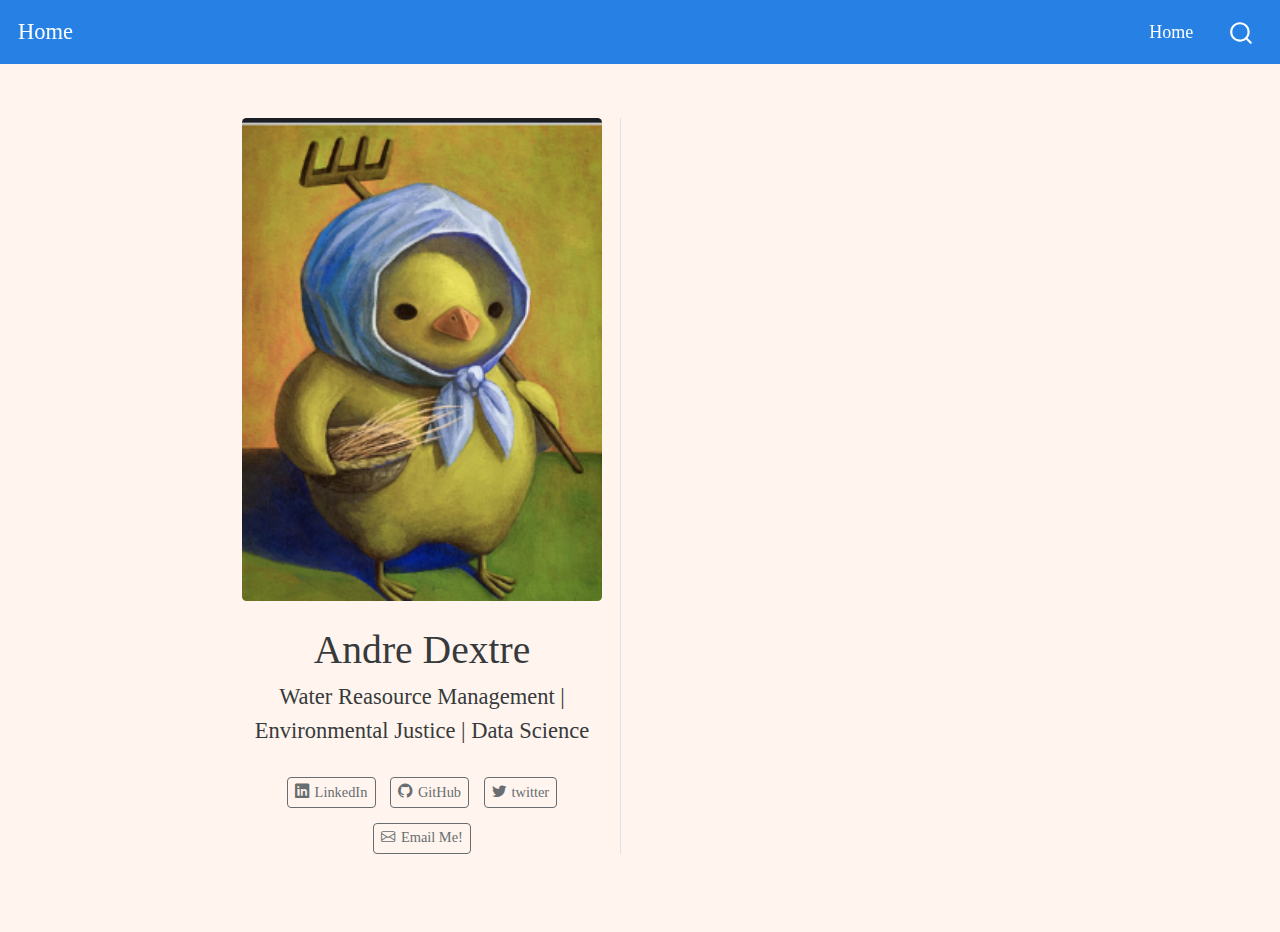
==== docs/index.html @ b7725b79 "bio deleted" ====
<!DOCTYPE html>
<html xmlns="http://www.w3.org/1999/xhtml" lang="en" xml:lang="en"><head>

<meta charset="utf-8">
<meta name="generator" content="quarto-1.0.37">

<meta name="viewport" content="width=device-width, initial-scale=1.0, user-scalable=yes">


<title>Home - Andre Dextre</title>
<style>
code{white-space: pre-wrap;}
span.smallcaps{font-variant: small-caps;}
span.underline{text-decoration: underline;}
div.column{display: inline-block; vertical-align: top; width: 50%;}
div.hanging-indent{margin-left: 1.5em; text-indent: -1.5em;}
ul.task-list{list-style: none;}
</style>


<script src="site_libs/quarto-nav/quarto-nav.js"></script>
<script src="site_libs/quarto-nav/headroom.min.js"></script>
<script src="site_libs/clipboard/clipboard.min.js"></script>
<script src="site_libs/quarto-search/autocomplete.umd.js"></script>
<script src="site_libs/quarto-search/fuse.min.js"></script>
<script src="site_libs/quarto-search/quarto-search.js"></script>
<meta name="quarto:offset" content="./">
<script src="site_libs/quarto-html/quarto.js"></script>
<script src="site_libs/quarto-html/popper.min.js"></script>
<script src="site_libs/quarto-html/tippy.umd.min.js"></script>
<link href="site_libs/quarto-html/tippy.css" rel="stylesheet">
<link href="site_libs/quarto-html/quarto-syntax-highlighting.css" rel="stylesheet" id="quarto-text-highlighting-styles">
<script src="site_libs/bootstrap/bootstrap.min.js"></script>
<link href="site_libs/bootstrap/bootstrap-icons.css" rel="stylesheet">
<link href="site_libs/bootstrap/bootstrap.min.css" rel="stylesheet" id="quarto-bootstrap" data-mode="light">
<script id="quarto-search-options" type="application/json">{
  "location": "navbar",
  "copy-button": false,
  "collapse-after": 3,
  "panel-placement": "end",
  "type": "overlay",
  "limit": 20,
  "language": {
    "search-no-results-text": "No results",
    "search-matching-documents-text": "matching documents",
    "search-copy-link-title": "Copy link to search",
    "search-hide-matches-text": "Hide additional matches",
    "search-more-match-text": "more match in this document",
    "search-more-matches-text": "more matches in this document",
    "search-clear-button-title": "Clear",
    "search-detached-cancel-button-title": "Cancel",
    "search-submit-button-title": "Submit"
  }
}</script>


</head>

<body class="nav-fixed fullcontent">

<div id="quarto-search-results"></div>
  <header id="quarto-header" class="headroom fixed-top">
    <nav class="navbar navbar-expand-lg navbar-dark ">
      <div class="navbar-container container-fluid">
      <a class="navbar-brand" href="./index.html">
    <span class="navbar-title">Home</span>
  </a>
          <button class="navbar-toggler" type="button" data-bs-toggle="collapse" data-bs-target="#navbarCollapse" aria-controls="navbarCollapse" aria-expanded="false" aria-label="Toggle navigation" onclick="if (window.quartoToggleHeadroom) { window.quartoToggleHeadroom(); }">
  <span class="navbar-toggler-icon"></span>
</button>
          <div class="collapse navbar-collapse" id="navbarCollapse">
            <ul class="navbar-nav navbar-nav-scroll ms-auto">
  <li class="nav-item">
    <a class="nav-link active" href="./index.html" aria-current="page">Home</a>
  </li>  
</ul>
              <div id="quarto-search" class="" title="Search"></div>
          </div> <!-- /navcollapse -->
      </div> <!-- /container-fluid -->
    </nav>
</header>
<!-- content -->
<div id="quarto-content" class="quarto-container page-columns page-rows-contents page-layout-article page-navbar">
<!-- sidebar -->
<!-- margin-sidebar -->
    
<!-- main -->
<div class="quarto-about-trestles">
  <div class="about-entity">
    <img src="me.png" class="about-image
  rounded " style="width: 20em;">
<header id="title-block-header" class="quarto-title-block default">
<div class="quarto-title">
<h1 class="title">Andre Dextre</h1>
<p class="subtitle lead">Water Reasource Management | Environmental Justice | Data Science</p>
</div>
<div class="quarto-title-meta">
  </div>
</header>
    <div class="about-links">
  <a href="https://www.linkedin.com/in/andre-dextre-b199251a3/" class="about-link">
    <i class="bi bi-linkedin"></i>
     <span class="about-link-text">LinkedIn</span>
  </a>
  <a href="https://github.com/andredextre" class="about-link">
    <i class="bi bi-github"></i>
     <span class="about-link-text">GitHub</span>
  </a>
  <a href="https://twitter.com/meagan__brown" class="about-link">
    <i class="bi bi-twitter"></i>
     <span class="about-link-text">twitter</span>
  </a>
  <a href="mailto:adextre@ucsb.edu" class="about-link">
    <i class="bi bi-envelope"></i>
     <span class="about-link-text">Email Me!</span>
  </a>
</div>
  </div>
  <div class="about-contents"><main class="content" id="quarto-document-content">


</main></div>
</div>
 <!-- /main -->
<script id="quarto-html-after-body" type="application/javascript">
window.document.addEventListener("DOMContentLoaded", function (event) {
  const toggleBodyColorMode = (bsSheetEl) => {
    const mode = bsSheetEl.getAttribute("data-mode");
    const bodyEl = window.document.querySelector("body");
    if (mode === "dark") {
      bodyEl.classList.add("quarto-dark");
      bodyEl.classList.remove("quarto-light");
    } else {
      bodyEl.classList.add("quarto-light");
      bodyEl.classList.remove("quarto-dark");
    }
  }
  const toggleBodyColorPrimary = () => {
    const bsSheetEl = window.document.querySelector("link#quarto-bootstrap");
    if (bsSheetEl) {
      toggleBodyColorMode(bsSheetEl);
    }
  }
  toggleBodyColorPrimary();  
  const clipboard = new window.ClipboardJS('.code-copy-button', {
    target: function(trigger) {
      return trigger.previousElementSibling;
    }
  });
  clipboard.on('success', function(e) {
    // button target
    const button = e.trigger;
    // don't keep focus
    button.blur();
    // flash "checked"
    button.classList.add('code-copy-button-checked');
    var currentTitle = button.getAttribute("title");
    button.setAttribute("title", "Copied!");
    setTimeout(function() {
      button.setAttribute("title", currentTitle);
      button.classList.remove('code-copy-button-checked');
    }, 1000);
    // clear code selection
    e.clearSelection();
  });
  function tippyHover(el, contentFn) {
    const config = {
      allowHTML: true,
      content: contentFn,
      maxWidth: 500,
      delay: 100,
      arrow: false,
      appendTo: function(el) {
          return el.parentElement;
      },
      interactive: true,
      interactiveBorder: 10,
      theme: 'quarto',
      placement: 'bottom-start'
    };
    window.tippy(el, config); 
  }
  const noterefs = window.document.querySelectorAll('a[role="doc-noteref"]');
  for (var i=0; i<noterefs.length; i++) {
    const ref = noterefs[i];
    tippyHover(ref, function() {
      let href = ref.getAttribute('href');
      try { href = new URL(href).hash; } catch {}
      const id = href.replace(/^#\/?/, "");
      const note = window.document.getElementById(id);
      return note.innerHTML;
    });
  }
  var bibliorefs = window.document.querySelectorAll('a[role="doc-biblioref"]');
  for (var i=0; i<bibliorefs.length; i++) {
    const ref = bibliorefs[i];
    const cites = ref.parentNode.getAttribute('data-cites').split(' ');
    tippyHover(ref, function() {
      var popup = window.document.createElement('div');
      cites.forEach(function(cite) {
        var citeDiv = window.document.createElement('div');
        citeDiv.classList.add('hanging-indent');
        citeDiv.classList.add('csl-entry');
        var biblioDiv = window.document.getElementById('ref-' + cite);
        if (biblioDiv) {
          citeDiv.innerHTML = biblioDiv.innerHTML;
        }
        popup.appendChild(citeDiv);
      });
      return popup.innerHTML;
    });
  }
});
</script>
</div> <!-- /content -->



</body></html>
---- docs/site_libs/quarto-html/tippy.css ----
.tippy-box[data-animation=fade][data-state=hidden]{opacity:0}[data-tippy-root]{max-width:calc(100vw - 10px)}.tippy-box{position:relative;background-color:#333;color:#fff;border-radius:4px;font-size:14px;line-height:1.4;white-space:normal;outline:0;transition-property:transform,visibility,opacity}.tippy-box[data-placement^=top]>.tippy-arrow{bottom:0}.tippy-box[data-placement^=top]>.tippy-arrow:before{bottom:-7px;left:0;border-width:8px 8px 0;border-top-color:initial;transform-origin:center top}.tippy-box[data-placement^=bottom]>.tippy-arrow{top:0}.tippy-box[data-placement^=bottom]>.tippy-arrow:before{top:-7px;left:0;border-width:0 8px 8px;border-bottom-color:initial;transform-origin:center bottom}.tippy-box[data-placement^=left]>.tippy-arrow{right:0}.tippy-box[data-placement^=left]>.tippy-arrow:before{border-width:8px 0 8px 8px;border-left-color:initial;right:-7px;transform-origin:center left}.tippy-box[data-placement^=right]>.tippy-arrow{left:0}.tippy-box[data-placement^=right]>.tippy-arrow:before{left:-7px;border-width:8px 8px 8px 0;border-right-color:initial;transform-origin:center right}.tippy-box[data-inertia][data-state=visible]{transition-timing-function:cubic-bezier(.54,1.5,.38,1.11)}.tippy-arrow{width:16px;height:16px;color:#333}.tippy-arrow:before{content:"";position:absolute;border-color:transparent;border-style:solid}.tippy-content{position:relative;padding:5px 9px;z-index:1}
---- docs/site_libs/quarto-html/quarto-syntax-highlighting.css ----
/* quarto syntax highlight colors */
:root {
  --quarto-hl-ot-color: #003B4F;
  --quarto-hl-at-color: #657422;
  --quarto-hl-ss-color: #20794D;
  --quarto-hl-an-color: #5E5E5E;
  --quarto-hl-fu-color: #4758AB;
  --quarto-hl-st-color: #20794D;
  --quarto-hl-cf-color: #003B4F;
  --quarto-hl-op-color: #5E5E5E;
  --quarto-hl-er-color: #AD0000;
  --quarto-hl-bn-color: #AD0000;
  --quarto-hl-al-color: #AD0000;
  --quarto-hl-va-color: #111111;
  --quarto-hl-bu-color: inherit;
  --quarto-hl-ex-color: inherit;
  --quarto-hl-pp-color: #AD0000;
  --quarto-hl-in-color: #5E5E5E;
  --quarto-hl-vs-color: #20794D;
  --quarto-hl-wa-color: #5E5E5E;
  --quarto-hl-do-color: #5E5E5E;
  --quarto-hl-im-color: #00769E;
  --quarto-hl-ch-color: #20794D;
  --quarto-hl-dt-color: #AD0000;
  --quarto-hl-fl-color: #AD0000;
  --quarto-hl-co-color: #5E5E5E;
  --quarto-hl-cv-color: #5E5E5E;
  --quarto-hl-cn-color: #8f5902;
  --quarto-hl-sc-color: #5E5E5E;
  --quarto-hl-dv-color: #AD0000;
  --quarto-hl-kw-color: #003B4F;
}

/* other quarto variables */
:root {
  --quarto-font-monospace: SFMono-Regular, Menlo, Monaco, Consolas, "Liberation Mono", "Courier New", monospace;
}

pre > code.sourceCode > span {
  color: #003B4F;
}

code span {
  color: #003B4F;
}

code.sourceCode > span {
  color: #003B4F;
}

div.sourceCode,
div.sourceCode pre.sourceCode {
  color: #003B4F;
}

code span.ot {
  color: #003B4F;
}

code span.at {
  color: #657422;
}

code span.ss {
  color: #20794D;
}

code span.an {
  color: #5E5E5E;
}

code span.fu {
  color: #4758AB;
}

code span.st {
  color: #20794D;
}

code span.cf {
  color: #003B4F;
}

code span.op {
  color: #5E5E5E;
}

code span.er {
  color: #AD0000;
}

code span.bn {
  color: #AD0000;
}

code span.al {
  color: #AD0000;
}

code span.va {
  color: #111111;
}

code span.pp {
  color: #AD0000;
}

code span.in {
  color: #5E5E5E;
}

code span.vs {
  color: #20794D;
}

code span.wa {
  color: #5E5E5E;
  font-style: italic;
}

code span.do {
  color: #5E5E5E;
  font-style: italic;
}

code span.im {
  color: #00769E;
}

code span.ch {
  color: #20794D;
}

code span.dt {
  color: #AD0000;
}

code span.fl {
  color: #AD0000;
}

code span.co {
  color: #5E5E5E;
}

code span.cv {
  color: #5E5E5E;
  font-style: italic;
}

code span.cn {
  color: #8f5902;
}

code span.sc {
  color: #5E5E5E;
}

code span.dv {
  color: #AD0000;
}

code span.kw {
  color: #003B4F;
}

.prevent-inlining {
  content: "</";
}

/*# sourceMappingURL=debc5d5d77c3f9108843748ff7464032.css.map */
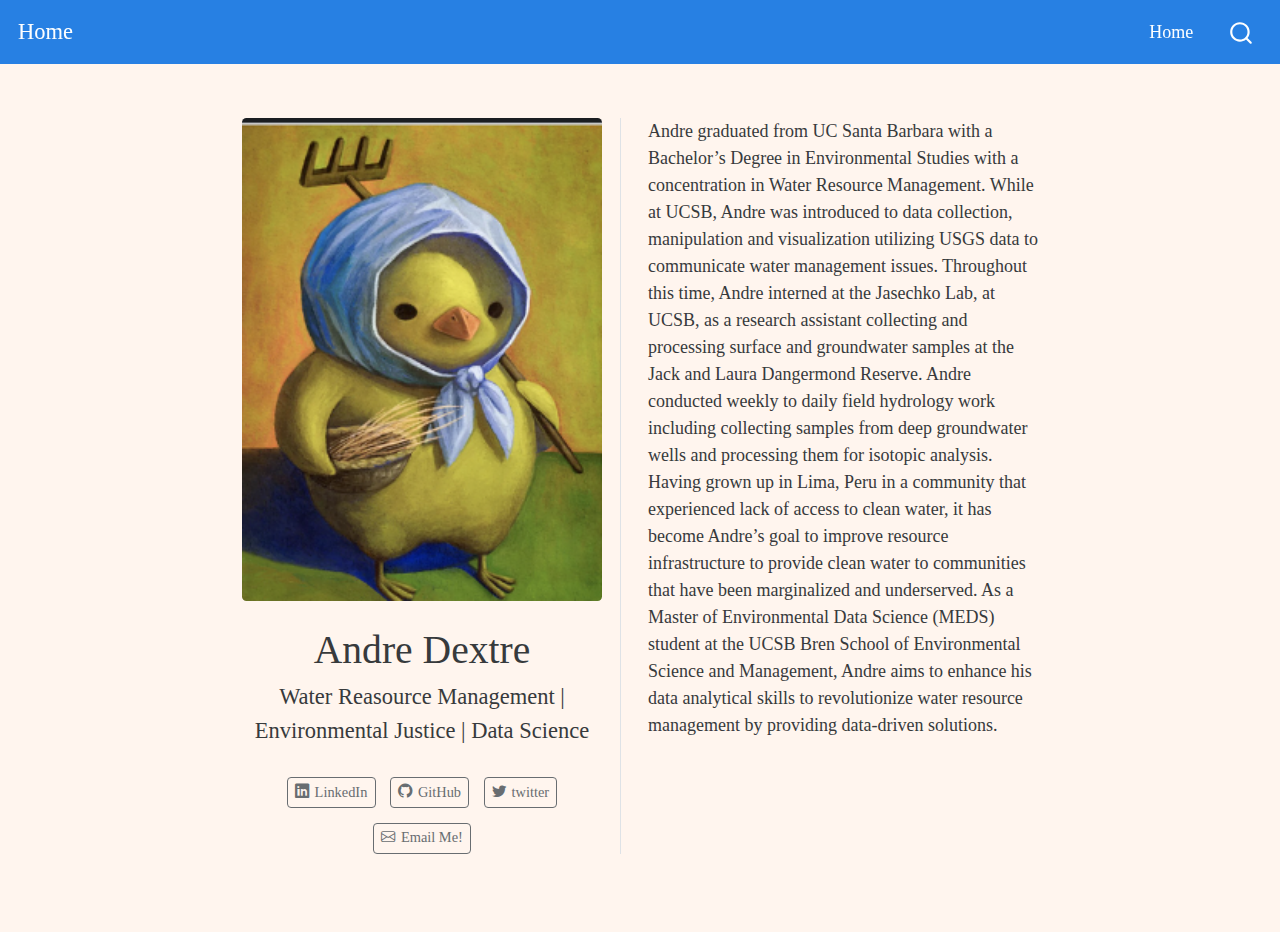
==== commit ce0e742d: "push" ====
--- a/docs/index.html
+++ b/docs/index.html
@@ -117,6 +117,7 @@
 </div>
   </div>
   <div class="about-contents"><main class="content" id="quarto-document-content">
+<p>Andre graduated from UC Santa Barbara with a Bachelor’s Degree in Environmental Studies with a concentration in Water Resource Management. While at UCSB, Andre was introduced to data collection, manipulation and visualization utilizing USGS data to communicate water management issues. Throughout this time, Andre interned at the Jasechko Lab, at UCSB, as a research assistant collecting and processing surface and groundwater samples at the Jack and Laura Dangermond Reserve. Andre conducted weekly to daily field hydrology work including collecting samples from deep groundwater wells and processing them for isotopic analysis. Having grown up in Lima, Peru in a community that experienced lack of access to clean water, it has become Andre’s goal to improve resource infrastructure to provide clean water to communities that have been marginalized and underserved. As a Master of Environmental Data Science (MEDS) student at the UCSB Bren School of Environmental Science and Management, Andre aims to enhance his data analytical skills to revolutionize water resource management by providing data-driven solutions.</p>
 
 
 </main></div>
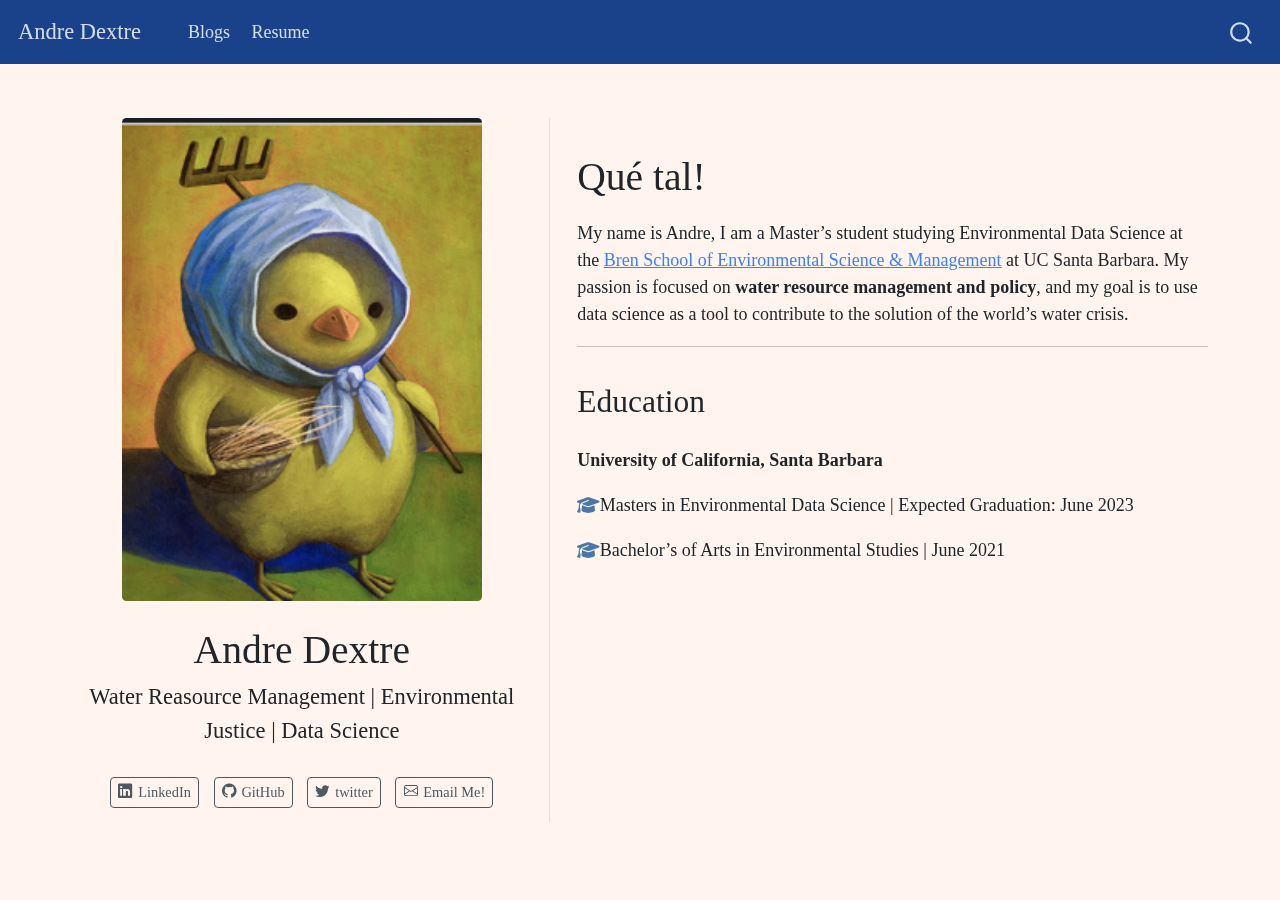
==== commit 946e9ebf: "made changes" ====
--- a/docs/index.html
+++ b/docs/index.html
@@ -2,19 +2,24 @@
 <html xmlns="http://www.w3.org/1999/xhtml" lang="en" xml:lang="en"><head>
 
 <meta charset="utf-8">
-<meta name="generator" content="quarto-1.0.37">
+<meta name="generator" content="quarto-1.2.269">
 
 <meta name="viewport" content="width=device-width, initial-scale=1.0, user-scalable=yes">
 
 
-<title>Home - Andre Dextre</title>
+<title>Andre Dextre</title>
 <style>
 code{white-space: pre-wrap;}
 span.smallcaps{font-variant: small-caps;}
-span.underline{text-decoration: underline;}
-div.column{display: inline-block; vertical-align: top; width: 50%;}
+div.columns{display: flex; gap: min(4vw, 1.5em);}
+div.column{flex: auto; overflow-x: auto;}
 div.hanging-indent{margin-left: 1.5em; text-indent: -1.5em;}
 ul.task-list{list-style: none;}
+ul.task-list li input[type="checkbox"] {
+  width: 0.8em;
+  margin: 0 0.8em 0.2em -1.6em;
+  vertical-align: middle;
+}
 </style>
 
 
@@ -25,6 +30,7 @@
 <script src="site_libs/quarto-search/fuse.min.js"></script>
 <script src="site_libs/quarto-search/quarto-search.js"></script>
 <meta name="quarto:offset" content="./">
+<link href="./me.png" rel="icon" type="image/png">
 <script src="site_libs/quarto-html/quarto.js"></script>
 <script src="site_libs/quarto-html/popper.min.js"></script>
 <script src="site_libs/quarto-html/tippy.umd.min.js"></script>
@@ -56,22 +62,29 @@
 
 </head>
 
-<body class="nav-fixed fullcontent">
+<body class="nav-fixed">
 
 <div id="quarto-search-results"></div>
   <header id="quarto-header" class="headroom fixed-top">
     <nav class="navbar navbar-expand-lg navbar-dark ">
       <div class="navbar-container container-fluid">
-      <a class="navbar-brand" href="./index.html">
-    <span class="navbar-title">Home</span>
-  </a>
+      <div class="navbar-brand-container">
+    <a class="navbar-brand" href="./index.html">
+    <span class="navbar-title">Andre Dextre</span>
+    </a>
+  </div>
           <button class="navbar-toggler" type="button" data-bs-toggle="collapse" data-bs-target="#navbarCollapse" aria-controls="navbarCollapse" aria-expanded="false" aria-label="Toggle navigation" onclick="if (window.quartoToggleHeadroom) { window.quartoToggleHeadroom(); }">
   <span class="navbar-toggler-icon"></span>
 </button>
           <div class="collapse navbar-collapse" id="navbarCollapse">
-            <ul class="navbar-nav navbar-nav-scroll ms-auto">
+            <ul class="navbar-nav navbar-nav-scroll me-auto">
   <li class="nav-item">
-    <a class="nav-link active" href="./index.html" aria-current="page">Home</a>
+    <a class="nav-link" href="./my_blogs.html">
+ <span class="menu-text">Blogs</span></a>
+  </li>  
+  <li class="nav-item">
+    <a class="nav-link" href="./Dextre_Andre_Resume.pdf">
+ <span class="menu-text">Resume</span></a>
   </li>  
 </ul>
               <div id="quarto-search" class="" title="Search"></div>
@@ -80,12 +93,12 @@
     </nav>
 </header>
 <!-- content -->
-<div id="quarto-content" class="quarto-container page-columns page-rows-contents page-layout-article page-navbar">
+<div id="quarto-content" class="quarto-container page-columns page-rows-contents page-layout-full page-navbar">
 <!-- sidebar -->
 <!-- margin-sidebar -->
     
 <!-- main -->
-<div class="quarto-about-trestles">
+<div class="quarto-about-trestles column-page">
   <div class="about-entity">
     <img src="me.png" class="about-image
   rounded " style="width: 20em;">
@@ -116,10 +129,22 @@
   </a>
 </div>
   </div>
-  <div class="about-contents"><main class="content" id="quarto-document-content">
-<p>Andre graduated from UC Santa Barbara with a Bachelor’s Degree in Environmental Studies with a concentration in Water Resource Management. While at UCSB, Andre was introduced to data collection, manipulation and visualization utilizing USGS data to communicate water management issues. Throughout this time, Andre interned at the Jasechko Lab, at UCSB, as a research assistant collecting and processing surface and groundwater samples at the Jack and Laura Dangermond Reserve. Andre conducted weekly to daily field hydrology work including collecting samples from deep groundwater wells and processing them for isotopic analysis. Having grown up in Lima, Peru in a community that experienced lack of access to clean water, it has become Andre’s goal to improve resource infrastructure to provide clean water to communities that have been marginalized and underserved. As a Master of Environmental Data Science (MEDS) student at the UCSB Bren School of Environmental Science and Management, Andre aims to enhance his data analytical skills to revolutionize water resource management by providing data-driven solutions.</p>
-
-
+  <div class="about-contents"><main class="content column-page" id="quarto-document-content">
+<section id="qué-tal" class="level1">
+<h1>Qué tal!</h1>
+<p>My name is Andre, I am a Master’s student studying Environmental Data Science at the <a href="https://bren.ucsb.edu/masters-programs/master-environmental-data-science">Bren School of Environmental Science &amp; Management</a> at UC Santa Barbara. My passion is focused on <strong>water resource management and policy</strong>, and my goal is to use data science as a tool to contribute to the solution of the world’s water crisis.</p>
+<hr>
+<section id="education" class="level2">
+<h2 data-anchor-id="education">Education</h2>
+<p><strong>University of California, Santa Barbara</strong></p>
+<div class="topbr">
+<p class="custom-subtitle">
+</p><p><svg aria-label="Graduation Cap" role="img" viewbox="0 0 640 512" style="height:1em;width:1.25em;vertical-align:-0.125em;margin-left:auto;margin-right:auto;font-size:inherit;fill:#4a76a8;overflow:visible;position:relative;"><title>Graduation Cap</title><path d="M320 32c-8.1 0-16.1 1.4-23.7 4.1L15.8 137.4C6.3 140.9 0 149.9 0 160s6.3 19.1 15.8 22.6l57.9 20.9C57.3 229.3 48 259.8 48 291.9v28.1c0 28.4-10.8 57.7-22.3 80.8c-6.5 13-13.9 25.8-22.5 37.6C0 442.7-.9 448.3 .9 453.4s6 8.9 11.2 10.2l64 16c4.2 1.1 8.7 .3 12.4-2s6.3-6.1 7.1-10.4c8.6-42.8 4.3-81.2-2.1-108.7C90.3 344.3 86 329.8 80 316.5V291.9c0-30.2 10.2-58.7 27.9-81.5c12.9-15.5 29.6-28 49.2-35.7l157-61.7c8.2-3.2 17.5 .8 20.7 9s-.8 17.5-9 20.7l-157 61.7c-12.4 4.9-23.3 12.4-32.2 21.6l159.6 57.6c7.6 2.7 15.6 4.1 23.7 4.1s16.1-1.4 23.7-4.1L624.2 182.6c9.5-3.4 15.8-12.5 15.8-22.6s-6.3-19.1-15.8-22.6L343.7 36.1C336.1 33.4 328.1 32 320 32zM128 408c0 35.3 86 72 192 72s192-36.7 192-72L496.7 262.6 354.5 314c-11.1 4-22.8 6-34.5 6s-23.5-2-34.5-6L143.3 262.6 128 408z"></path></svg>Masters in Environmental Data Science | Expected Graduation: June 2023</p>
+<p><svg aria-label="Graduation Cap" role="img" viewbox="0 0 640 512" style="height:1em;width:1.25em;vertical-align:-0.125em;margin-left:auto;margin-right:auto;font-size:inherit;fill:#4a76a8;overflow:visible;position:relative;"><title>Graduation Cap</title><path d="M320 32c-8.1 0-16.1 1.4-23.7 4.1L15.8 137.4C6.3 140.9 0 149.9 0 160s6.3 19.1 15.8 22.6l57.9 20.9C57.3 229.3 48 259.8 48 291.9v28.1c0 28.4-10.8 57.7-22.3 80.8c-6.5 13-13.9 25.8-22.5 37.6C0 442.7-.9 448.3 .9 453.4s6 8.9 11.2 10.2l64 16c4.2 1.1 8.7 .3 12.4-2s6.3-6.1 7.1-10.4c8.6-42.8 4.3-81.2-2.1-108.7C90.3 344.3 86 329.8 80 316.5V291.9c0-30.2 10.2-58.7 27.9-81.5c12.9-15.5 29.6-28 49.2-35.7l157-61.7c8.2-3.2 17.5 .8 20.7 9s-.8 17.5-9 20.7l-157 61.7c-12.4 4.9-23.3 12.4-32.2 21.6l159.6 57.6c7.6 2.7 15.6 4.1 23.7 4.1s16.1-1.4 23.7-4.1L624.2 182.6c9.5-3.4 15.8-12.5 15.8-22.6s-6.3-19.1-15.8-22.6L343.7 36.1C336.1 33.4 328.1 32 320 32zM128 408c0 35.3 86 72 192 72s192-36.7 192-72L496.7 262.6 354.5 314c-11.1 4-22.8 6-34.5 6s-23.5-2-34.5-6L143.3 262.6 128 408z"></path></svg>Bachelor’s of Arts in Environmental Studies | June 2021</p>
+
+
+</div></section>
+</section>
 </main></div>
 </div>
  <!-- /main -->
@@ -157,7 +182,24 @@
     button.classList.add('code-copy-button-checked');
     var currentTitle = button.getAttribute("title");
     button.setAttribute("title", "Copied!");
+    let tooltip;
+    if (window.bootstrap) {
+      button.setAttribute("data-bs-toggle", "tooltip");
+      button.setAttribute("data-bs-placement", "left");
+      button.setAttribute("data-bs-title", "Copied!");
+      tooltip = new bootstrap.Tooltip(button, 
+        { trigger: "manual", 
+          customClass: "code-copy-button-tooltip",
+          offset: [0, -8]});
+      tooltip.show();    
+    }
     setTimeout(function() {
+      if (tooltip) {
+        tooltip.hide();
+        button.removeAttribute("data-bs-title");
+        button.removeAttribute("data-bs-toggle");
+        button.removeAttribute("data-bs-placement");
+      }
       button.setAttribute("title", currentTitle);
       button.classList.remove('code-copy-button-checked');
     }, 1000);
@@ -185,31 +227,50 @@
   for (var i=0; i<noterefs.length; i++) {
     const ref = noterefs[i];
     tippyHover(ref, function() {
-      let href = ref.getAttribute('href');
+      // use id or data attribute instead here
+      let href = ref.getAttribute('data-footnote-href') || ref.getAttribute('href');
       try { href = new URL(href).hash; } catch {}
       const id = href.replace(/^#\/?/, "");
       const note = window.document.getElementById(id);
       return note.innerHTML;
     });
   }
+  const findCites = (el) => {
+    const parentEl = el.parentElement;
+    if (parentEl) {
+      const cites = parentEl.dataset.cites;
+      if (cites) {
+        return {
+          el,
+          cites: cites.split(' ')
+        };
+      } else {
+        return findCites(el.parentElement)
+      }
+    } else {
+      return undefined;
+    }
+  };
   var bibliorefs = window.document.querySelectorAll('a[role="doc-biblioref"]');
   for (var i=0; i<bibliorefs.length; i++) {
     const ref = bibliorefs[i];
-    const cites = ref.parentNode.getAttribute('data-cites').split(' ');
-    tippyHover(ref, function() {
-      var popup = window.document.createElement('div');
-      cites.forEach(function(cite) {
-        var citeDiv = window.document.createElement('div');
-        citeDiv.classList.add('hanging-indent');
-        citeDiv.classList.add('csl-entry');
-        var biblioDiv = window.document.getElementById('ref-' + cite);
-        if (biblioDiv) {
-          citeDiv.innerHTML = biblioDiv.innerHTML;
-        }
-        popup.appendChild(citeDiv);
+    const citeInfo = findCites(ref);
+    if (citeInfo) {
+      tippyHover(citeInfo.el, function() {
+        var popup = window.document.createElement('div');
+        citeInfo.cites.forEach(function(cite) {
+          var citeDiv = window.document.createElement('div');
+          citeDiv.classList.add('hanging-indent');
+          citeDiv.classList.add('csl-entry');
+          var biblioDiv = window.document.getElementById('ref-' + cite);
+          if (biblioDiv) {
+            citeDiv.innerHTML = biblioDiv.innerHTML;
+          }
+          popup.appendChild(citeDiv);
+        });
+        return popup.innerHTML;
       });
-      return popup.innerHTML;
-    });
+    }
   }
 });
 </script>
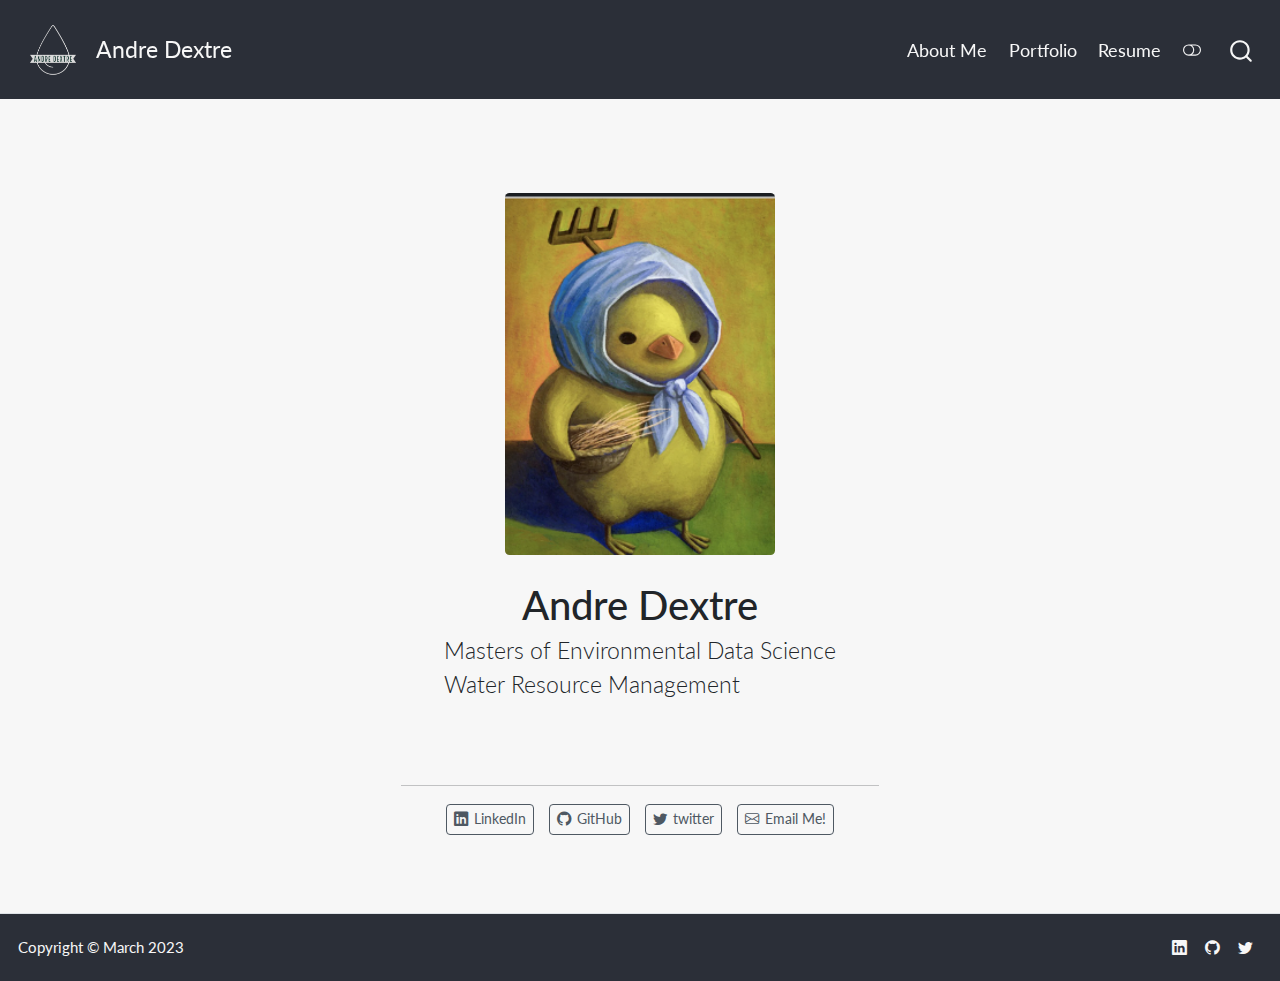
==== commit 2fc23ec0: "made website updates" ====
--- a/docs/index.html
+++ b/docs/index.html
@@ -30,15 +30,17 @@
 <script src="site_libs/quarto-search/fuse.min.js"></script>
 <script src="site_libs/quarto-search/quarto-search.js"></script>
 <meta name="quarto:offset" content="./">
-<link href="./me.png" rel="icon" type="image/png">
+<link href="./logo.png" rel="icon" type="image/png">
 <script src="site_libs/quarto-html/quarto.js"></script>
 <script src="site_libs/quarto-html/popper.min.js"></script>
 <script src="site_libs/quarto-html/tippy.umd.min.js"></script>
 <link href="site_libs/quarto-html/tippy.css" rel="stylesheet">
-<link href="site_libs/quarto-html/quarto-syntax-highlighting.css" rel="stylesheet" id="quarto-text-highlighting-styles">
+<link href="site_libs/quarto-html/quarto-syntax-highlighting.css" rel="stylesheet" class="quarto-color-scheme" id="quarto-text-highlighting-styles">
+<link href="site_libs/quarto-html/quarto-syntax-highlighting-dark.css" rel="prefetch" class="quarto-color-scheme quarto-color-alternate" id="quarto-text-highlighting-styles">
 <script src="site_libs/bootstrap/bootstrap.min.js"></script>
 <link href="site_libs/bootstrap/bootstrap-icons.css" rel="stylesheet">
-<link href="site_libs/bootstrap/bootstrap.min.css" rel="stylesheet" id="quarto-bootstrap" data-mode="light">
+<link href="site_libs/bootstrap/bootstrap.min.css" rel="stylesheet" class="quarto-color-scheme" id="quarto-bootstrap" data-mode="light">
+<link href="site_libs/bootstrap/bootstrap-dark.min.css" rel="prefetch" class="quarto-color-scheme quarto-color-alternate" id="quarto-bootstrap" data-mode="dark">
 <script id="quarto-search-options" type="application/json">{
   "location": "navbar",
   "copy-button": false,
@@ -62,13 +64,16 @@
 
 </head>
 
-<body class="nav-fixed">
+<body class="nav-fixed fullcontent">
 
 <div id="quarto-search-results"></div>
   <header id="quarto-header" class="headroom fixed-top">
     <nav class="navbar navbar-expand-lg navbar-dark ">
       <div class="navbar-container container-fluid">
       <div class="navbar-brand-container">
+    <a href="./index.html" class="navbar-brand navbar-brand-logo">
+    <img src="./logo.png" alt="" class="navbar-logo">
+    </a>
     <a class="navbar-brand" href="./index.html">
     <span class="navbar-title">Andre Dextre</span>
     </a>
@@ -77,40 +82,51 @@
   <span class="navbar-toggler-icon"></span>
 </button>
           <div class="collapse navbar-collapse" id="navbarCollapse">
-            <ul class="navbar-nav navbar-nav-scroll me-auto">
+            <ul class="navbar-nav navbar-nav-scroll ms-auto">
+  <li class="nav-item">
+    <a class="nav-link" href="./about_me.html">
+ <span class="menu-text">About Me</span></a>
+  </li>  
   <li class="nav-item">
     <a class="nav-link" href="./my_blogs.html">
- <span class="menu-text">Blogs</span></a>
+ <span class="menu-text">Portfolio</span></a>
   </li>  
   <li class="nav-item">
     <a class="nav-link" href="./Dextre_Andre_Resume.pdf">
  <span class="menu-text">Resume</span></a>
   </li>  
 </ul>
+              <div class="quarto-toggle-container">
+                  <a href="" class="quarto-color-scheme-toggle nav-link" onclick="window.quartoToggleColorScheme(); return false;" title="Toggle dark mode"><i class="bi"></i></a>
+              </div>
               <div id="quarto-search" class="" title="Search"></div>
           </div> <!-- /navcollapse -->
       </div> <!-- /container-fluid -->
     </nav>
 </header>
 <!-- content -->
-<div id="quarto-content" class="quarto-container page-columns page-rows-contents page-layout-full page-navbar">
+<div id="quarto-content" class="quarto-container page-columns page-rows-contents page-layout-article page-navbar">
 <!-- sidebar -->
 <!-- margin-sidebar -->
     
 <!-- main -->
-<div class="quarto-about-trestles column-page">
-  <div class="about-entity">
-    <img src="me.png" class="about-image
-  rounded " style="width: 20em;">
-<header id="title-block-header" class="quarto-title-block default">
+<div class="quarto-about-jolla">
+  <img src="me.png" class="about-image
+  rounded " style="width: 15em;">
+ <header id="title-block-header" class="quarto-title-block default">
 <div class="quarto-title">
 <h1 class="title">Andre Dextre</h1>
-<p class="subtitle lead">Water Reasource Management | Environmental Justice | Data Science</p>
+<p class="subtitle lead">Masters of Environmental Data Science<br>
+Water Resource Management</p>
 </div>
 <div class="quarto-title-meta">
   </div>
-</header>
-    <div class="about-links">
+</header><main class="content" id="quarto-document-content">
+
+
+</main> 
+  <hr class="about-sep">
+   <div class="about-links">
   <a href="https://www.linkedin.com/in/andre-dextre-b199251a3/" class="about-link">
     <i class="bi bi-linkedin"></i>
      <span class="about-link-text">LinkedIn</span>
@@ -128,24 +144,6 @@
      <span class="about-link-text">Email Me!</span>
   </a>
 </div>
-  </div>
-  <div class="about-contents"><main class="content column-page" id="quarto-document-content">
-<section id="qué-tal" class="level1">
-<h1>Qué tal!</h1>
-<p>My name is Andre, I am a Master’s student studying Environmental Data Science at the <a href="https://bren.ucsb.edu/masters-programs/master-environmental-data-science">Bren School of Environmental Science &amp; Management</a> at UC Santa Barbara. My passion is focused on <strong>water resource management and policy</strong>, and my goal is to use data science as a tool to contribute to the solution of the world’s water crisis.</p>
-<hr>
-<section id="education" class="level2">
-<h2 data-anchor-id="education">Education</h2>
-<p><strong>University of California, Santa Barbara</strong></p>
-<div class="topbr">
-<p class="custom-subtitle">
-</p><p><svg aria-label="Graduation Cap" role="img" viewbox="0 0 640 512" style="height:1em;width:1.25em;vertical-align:-0.125em;margin-left:auto;margin-right:auto;font-size:inherit;fill:#4a76a8;overflow:visible;position:relative;"><title>Graduation Cap</title><path d="M320 32c-8.1 0-16.1 1.4-23.7 4.1L15.8 137.4C6.3 140.9 0 149.9 0 160s6.3 19.1 15.8 22.6l57.9 20.9C57.3 229.3 48 259.8 48 291.9v28.1c0 28.4-10.8 57.7-22.3 80.8c-6.5 13-13.9 25.8-22.5 37.6C0 442.7-.9 448.3 .9 453.4s6 8.9 11.2 10.2l64 16c4.2 1.1 8.7 .3 12.4-2s6.3-6.1 7.1-10.4c8.6-42.8 4.3-81.2-2.1-108.7C90.3 344.3 86 329.8 80 316.5V291.9c0-30.2 10.2-58.7 27.9-81.5c12.9-15.5 29.6-28 49.2-35.7l157-61.7c8.2-3.2 17.5 .8 20.7 9s-.8 17.5-9 20.7l-157 61.7c-12.4 4.9-23.3 12.4-32.2 21.6l159.6 57.6c7.6 2.7 15.6 4.1 23.7 4.1s16.1-1.4 23.7-4.1L624.2 182.6c9.5-3.4 15.8-12.5 15.8-22.6s-6.3-19.1-15.8-22.6L343.7 36.1C336.1 33.4 328.1 32 320 32zM128 408c0 35.3 86 72 192 72s192-36.7 192-72L496.7 262.6 354.5 314c-11.1 4-22.8 6-34.5 6s-23.5-2-34.5-6L143.3 262.6 128 408z"></path></svg>Masters in Environmental Data Science | Expected Graduation: June 2023</p>
-<p><svg aria-label="Graduation Cap" role="img" viewbox="0 0 640 512" style="height:1em;width:1.25em;vertical-align:-0.125em;margin-left:auto;margin-right:auto;font-size:inherit;fill:#4a76a8;overflow:visible;position:relative;"><title>Graduation Cap</title><path d="M320 32c-8.1 0-16.1 1.4-23.7 4.1L15.8 137.4C6.3 140.9 0 149.9 0 160s6.3 19.1 15.8 22.6l57.9 20.9C57.3 229.3 48 259.8 48 291.9v28.1c0 28.4-10.8 57.7-22.3 80.8c-6.5 13-13.9 25.8-22.5 37.6C0 442.7-.9 448.3 .9 453.4s6 8.9 11.2 10.2l64 16c4.2 1.1 8.7 .3 12.4-2s6.3-6.1 7.1-10.4c8.6-42.8 4.3-81.2-2.1-108.7C90.3 344.3 86 329.8 80 316.5V291.9c0-30.2 10.2-58.7 27.9-81.5c12.9-15.5 29.6-28 49.2-35.7l157-61.7c8.2-3.2 17.5 .8 20.7 9s-.8 17.5-9 20.7l-157 61.7c-12.4 4.9-23.3 12.4-32.2 21.6l159.6 57.6c7.6 2.7 15.6 4.1 23.7 4.1s16.1-1.4 23.7-4.1L624.2 182.6c9.5-3.4 15.8-12.5 15.8-22.6s-6.3-19.1-15.8-22.6L343.7 36.1C336.1 33.4 328.1 32 320 32zM128 408c0 35.3 86 72 192 72s192-36.7 192-72L496.7 262.6 354.5 314c-11.1 4-22.8 6-34.5 6s-23.5-2-34.5-6L143.3 262.6 128 408z"></path></svg>Bachelor’s of Arts in Environmental Studies | June 2021</p>
-
-
-</div></section>
-</section>
-</main></div>
 </div>
  <!-- /main -->
 <script id="quarto-html-after-body" type="application/javascript">
@@ -168,6 +166,121 @@
     }
   }
   toggleBodyColorPrimary();  
+  const disableStylesheet = (stylesheets) => {
+    for (let i=0; i < stylesheets.length; i++) {
+      const stylesheet = stylesheets[i];
+      stylesheet.rel = 'prefetch';
+    }
+  }
+  const enableStylesheet = (stylesheets) => {
+    for (let i=0; i < stylesheets.length; i++) {
+      const stylesheet = stylesheets[i];
+      stylesheet.rel = 'stylesheet';
+    }
+  }
+  const manageTransitions = (selector, allowTransitions) => {
+    const els = window.document.querySelectorAll(selector);
+    for (let i=0; i < els.length; i++) {
+      const el = els[i];
+      if (allowTransitions) {
+        el.classList.remove('notransition');
+      } else {
+        el.classList.add('notransition');
+      }
+    }
+  }
+  const toggleColorMode = (alternate) => {
+    // Switch the stylesheets
+    const alternateStylesheets = window.document.querySelectorAll('link.quarto-color-scheme.quarto-color-alternate');
+    manageTransitions('#quarto-margin-sidebar .nav-link', false);
+    if (alternate) {
+      enableStylesheet(alternateStylesheets);
+      for (const sheetNode of alternateStylesheets) {
+        if (sheetNode.id === "quarto-bootstrap") {
+          toggleBodyColorMode(sheetNode);
+        }
+      }
+    } else {
+      disableStylesheet(alternateStylesheets);
+      toggleBodyColorPrimary();
+    }
+    manageTransitions('#quarto-margin-sidebar .nav-link', true);
+    // Switch the toggles
+    const toggles = window.document.querySelectorAll('.quarto-color-scheme-toggle');
+    for (let i=0; i < toggles.length; i++) {
+      const toggle = toggles[i];
+      if (toggle) {
+        if (alternate) {
+          toggle.classList.add("alternate");     
+        } else {
+          toggle.classList.remove("alternate");
+        }
+      }
+    }
+    // Hack to workaround the fact that safari doesn't
+    // properly recolor the scrollbar when toggling (#1455)
+    if (navigator.userAgent.indexOf('Safari') > 0 && navigator.userAgent.indexOf('Chrome') == -1) {
+      manageTransitions("body", false);
+      window.scrollTo(0, 1);
+      setTimeout(() => {
+        window.scrollTo(0, 0);
+        manageTransitions("body", true);
+      }, 40);  
+    }
+  }
+  const isFileUrl = () => { 
+    return window.location.protocol === 'file:';
+  }
+  const hasAlternateSentinel = () => {  
+    let styleSentinel = getColorSchemeSentinel();
+    if (styleSentinel !== null) {
+      return styleSentinel === "alternate";
+    } else {
+      return false;
+    }
+  }
+  const setStyleSentinel = (alternate) => {
+    const value = alternate ? "alternate" : "default";
+    if (!isFileUrl()) {
+      window.localStorage.setItem("quarto-color-scheme", value);
+    } else {
+      localAlternateSentinel = value;
+    }
+  }
+  const getColorSchemeSentinel = () => {
+    if (!isFileUrl()) {
+      const storageValue = window.localStorage.getItem("quarto-color-scheme");
+      return storageValue != null ? storageValue : localAlternateSentinel;
+    } else {
+      return localAlternateSentinel;
+    }
+  }
+  let localAlternateSentinel = 'default';
+  // Dark / light mode switch
+  window.quartoToggleColorScheme = () => {
+    // Read the current dark / light value 
+    let toAlternate = !hasAlternateSentinel();
+    toggleColorMode(toAlternate);
+    setStyleSentinel(toAlternate);
+  };
+  // Ensure there is a toggle, if there isn't float one in the top right
+  if (window.document.querySelector('.quarto-color-scheme-toggle') === null) {
+    const a = window.document.createElement('a');
+    a.classList.add('top-right');
+    a.classList.add('quarto-color-scheme-toggle');
+    a.href = "";
+    a.onclick = function() { try { window.quartoToggleColorScheme(); } catch {} return false; };
+    const i = window.document.createElement("i");
+    i.classList.add('bi');
+    a.appendChild(i);
+    window.document.body.appendChild(a);
+  }
+  // Switch to dark mode if need be
+  if (hasAlternateSentinel()) {
+    toggleColorMode(true);
+  } else {
+    toggleColorMode(false);
+  }
   const clipboard = new window.ClipboardJS('.code-copy-button', {
     target: function(trigger) {
       return trigger.previousElementSibling;
@@ -275,6 +388,33 @@
 });
 </script>
 </div> <!-- /content -->
+<footer class="footer">
+  <div class="nav-footer">
+    <div class="nav-footer-left">Copyright © March 2023</div>   
+    <div class="nav-footer-right">
+      <ul class="footer-items list-unstyled">
+    <li class="nav-item compact">
+    <a class="nav-link" href="https://www.linkedin.com/in/andre-dextre-b199251a3/">
+      <i class="bi bi-linkedin" role="img">
+</i> 
+    </a>
+  </li>  
+    <li class="nav-item compact">
+    <a class="nav-link" href="https://github.com/andredextre">
+      <i class="bi bi-github" role="img">
+</i> 
+    </a>
+  </li>  
+    <li class="nav-item compact">
+    <a class="nav-link" href="https://twitter.com/meagan__brown">
+      <i class="bi bi-twitter" role="img">
+</i> 
+    </a>
+  </li>  
+</ul>
+    </div>
+  </div>
+</footer>
 
 
 
--- a/docs/site_libs/quarto-html/quarto-syntax-highlighting-dark.css
+++ b/docs/site_libs/quarto-html/quarto-syntax-highlighting-dark.css
@@ -0,0 +1,187 @@
+/* quarto syntax highlight colors */
+:root {
+  --quarto-hl-al-color: #f07178;
+  --quarto-hl-an-color: #d4d0ab;
+  --quarto-hl-at-color: #00e0e0;
+  --quarto-hl-bn-color: #d4d0ab;
+  --quarto-hl-bu-color: #abe338;
+  --quarto-hl-ch-color: #abe338;
+  --quarto-hl-co-color: #f8f8f2;
+  --quarto-hl-cv-color: #ffd700;
+  --quarto-hl-cn-color: #ffd700;
+  --quarto-hl-cf-color: #ffa07a;
+  --quarto-hl-dt-color: #ffa07a;
+  --quarto-hl-dv-color: #d4d0ab;
+  --quarto-hl-do-color: #f8f8f2;
+  --quarto-hl-er-color: #f07178;
+  --quarto-hl-ex-color: #00e0e0;
+  --quarto-hl-fl-color: #d4d0ab;
+  --quarto-hl-fu-color: #ffa07a;
+  --quarto-hl-im-color: #abe338;
+  --quarto-hl-in-color: #d4d0ab;
+  --quarto-hl-kw-color: #ffa07a;
+  --quarto-hl-op-color: #ffa07a;
+  --quarto-hl-ot-color: #00e0e0;
+  --quarto-hl-pp-color: #dcc6e0;
+  --quarto-hl-re-color: #00e0e0;
+  --quarto-hl-sc-color: #abe338;
+  --quarto-hl-ss-color: #abe338;
+  --quarto-hl-st-color: #abe338;
+  --quarto-hl-va-color: #00e0e0;
+  --quarto-hl-vs-color: #abe338;
+  --quarto-hl-wa-color: #dcc6e0;
+}
+
+/* other quarto variables */
+:root {
+  --quarto-font-monospace: SFMono-Regular, Menlo, Monaco, Consolas, "Liberation Mono", "Courier New", monospace;
+}
+
+code span.al {
+  font-weight: bold;
+  color: #f07178;
+}
+
+code span.an {
+  color: #d4d0ab;
+}
+
+code span.at {
+  color: #00e0e0;
+}
+
+code span.bn {
+  color: #d4d0ab;
+}
+
+code span.bu {
+  color: #abe338;
+}
+
+code span.ch {
+  color: #abe338;
+}
+
+code span.co {
+  font-style: italic;
+  color: #f8f8f2;
+}
+
+code span.cv {
+  color: #ffd700;
+}
+
+code span.cn {
+  color: #ffd700;
+}
+
+code span.cf {
+  font-weight: bold;
+  color: #ffa07a;
+}
+
+code span.dt {
+  color: #ffa07a;
+}
+
+code span.dv {
+  color: #d4d0ab;
+}
+
+code span.do {
+  color: #f8f8f2;
+}
+
+code span.er {
+  color: #f07178;
+  text-decoration: underline;
+}
+
+code span.ex {
+  font-weight: bold;
+  color: #00e0e0;
+}
+
+code span.fl {
+  color: #d4d0ab;
+}
+
+code span.fu {
+  color: #ffa07a;
+}
+
+code span.im {
+  color: #abe338;
+}
+
+code span.in {
+  color: #d4d0ab;
+}
+
+code span.kw {
+  font-weight: bold;
+  color: #ffa07a;
+}
+
+pre > code.sourceCode > span {
+  color: #f8f8f2;
+}
+
+code span {
+  color: #f8f8f2;
+}
+
+code.sourceCode > span {
+  color: #f8f8f2;
+}
+
+div.sourceCode,
+div.sourceCode pre.sourceCode {
+  color: #f8f8f2;
+}
+
+code span.op {
+  color: #ffa07a;
+}
+
+code span.ot {
+  color: #00e0e0;
+}
+
+code span.pp {
+  color: #dcc6e0;
+}
+
+code span.re {
+  color: #00e0e0;
+}
+
+code span.sc {
+  color: #abe338;
+}
+
+code span.ss {
+  color: #abe338;
+}
+
+code span.st {
+  color: #abe338;
+}
+
+code span.va {
+  color: #00e0e0;
+}
+
+code span.vs {
+  color: #abe338;
+}
+
+code span.wa {
+  color: #dcc6e0;
+}
+
+.prevent-inlining {
+  content: "</";
+}
+
+/*# sourceMappingURL=935a306eefa94366c21e1a970dddb765.css.map */
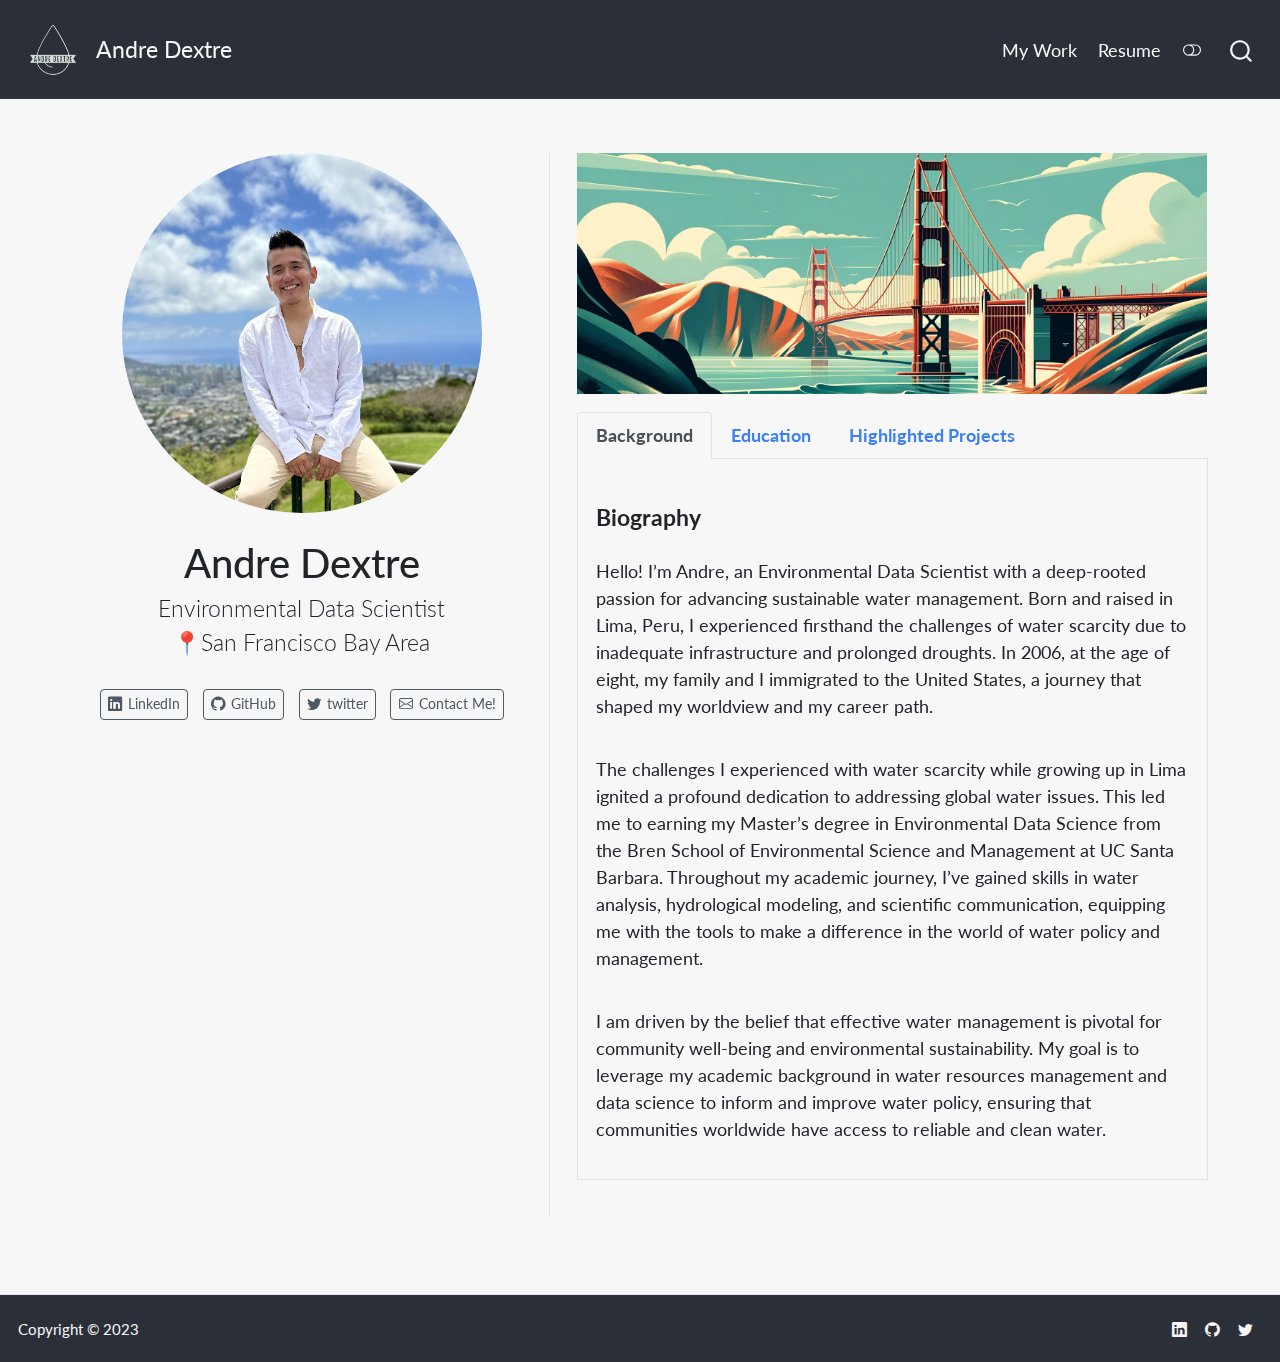
==== commit 790f838d: "small update" ====
--- a/docs/index.html
+++ b/docs/index.html
@@ -2,7 +2,7 @@
 <html xmlns="http://www.w3.org/1999/xhtml" lang="en" xml:lang="en"><head>
 
 <meta charset="utf-8">
-<meta name="generator" content="quarto-1.2.269">
+<meta name="generator" content="quarto-1.2.335">
 
 <meta name="viewport" content="width=device-width, initial-scale=1.0, user-scalable=yes">
 
@@ -30,7 +30,7 @@
 <script src="site_libs/quarto-search/fuse.min.js"></script>
 <script src="site_libs/quarto-search/quarto-search.js"></script>
 <meta name="quarto:offset" content="./">
-<link href="./logo.png" rel="icon" type="image/png">
+<link href="./images/logo.png" rel="icon" type="image/png">
 <script src="site_libs/quarto-html/quarto.js"></script>
 <script src="site_libs/quarto-html/popper.min.js"></script>
 <script src="site_libs/quarto-html/tippy.umd.min.js"></script>
@@ -60,11 +60,22 @@
     "search-submit-button-title": "Submit"
   }
 }</script>
+<script src="site_libs/htmlwidgets-1.6.2/htmlwidgets.js"></script>
+<script src="site_libs/jquery-1.12.4/jquery.min.js"></script>
+<link href="site_libs/leaflet-1.3.1/leaflet.css" rel="stylesheet">
+<script src="site_libs/leaflet-1.3.1/leaflet.js"></script>
+<link href="site_libs/leafletfix-1.0.0/leafletfix.css" rel="stylesheet">
+<script src="site_libs/proj4-2.6.2/proj4.min.js"></script>
+<script src="site_libs/Proj4Leaflet-1.0.1/proj4leaflet.js"></script>
+<link href="site_libs/rstudio_leaflet-1.3.1/rstudio_leaflet.css" rel="stylesheet">
+<script src="site_libs/leaflet-binding-2.1.2/leaflet.js"></script>
+<script src="site_libs/leaflet-providers-1.9.0/leaflet-providers_1.9.0.js"></script>
+<script src="site_libs/leaflet-providers-plugin-2.1.2/leaflet-providers-plugin.js"></script>
 
 
 </head>
 
-<body class="nav-fixed fullcontent">
+<body class="nav-fixed">
 
 <div id="quarto-search-results"></div>
   <header id="quarto-header" class="headroom fixed-top">
@@ -72,7 +83,7 @@
       <div class="navbar-container container-fluid">
       <div class="navbar-brand-container">
     <a href="./index.html" class="navbar-brand navbar-brand-logo">
-    <img src="./logo.png" alt="" class="navbar-logo">
+    <img src="./images/logo.png" alt="" class="navbar-logo">
     </a>
     <a class="navbar-brand" href="./index.html">
     <span class="navbar-title">Andre Dextre</span>
@@ -84,15 +95,11 @@
           <div class="collapse navbar-collapse" id="navbarCollapse">
             <ul class="navbar-nav navbar-nav-scroll ms-auto">
   <li class="nav-item">
-    <a class="nav-link" href="./about_me.html">
- <span class="menu-text">About Me</span></a>
+    <a class="nav-link" href="./my_blogs.html">
+ <span class="menu-text">My Work</span></a>
   </li>  
   <li class="nav-item">
-    <a class="nav-link" href="./my_blogs.html">
- <span class="menu-text">Portfolio</span></a>
-  </li>  
-  <li class="nav-item">
-    <a class="nav-link" href="./Dextre_Andre_Resume.pdf">
+    <a class="nav-link" href="./Resume_Andre.pdf">
  <span class="menu-text">Resume</span></a>
   </li>  
 </ul>
@@ -105,28 +112,25 @@
     </nav>
 </header>
 <!-- content -->
-<div id="quarto-content" class="quarto-container page-columns page-rows-contents page-layout-article page-navbar">
+<div id="quarto-content" class="quarto-container page-columns page-rows-contents page-layout-full page-navbar">
 <!-- sidebar -->
 <!-- margin-sidebar -->
     
 <!-- main -->
-<div class="quarto-about-jolla">
-  <img src="me.png" class="about-image
-  rounded " style="width: 15em;">
- <header id="title-block-header" class="quarto-title-block default">
+<div class="quarto-about-trestles column-page">
+  <div class="about-entity">
+    <img src="images/me3.jpg" class="about-image
+  round " style="height: 20em; width: 20em;">
+<header id="title-block-header" class="quarto-title-block default">
 <div class="quarto-title">
 <h1 class="title">Andre Dextre</h1>
-<p class="subtitle lead">Masters of Environmental Data Science<br>
-Water Resource Management</p>
+<p class="subtitle lead">Environmental Data Scientist<br>
+📍San Francisco Bay Area</p>
 </div>
 <div class="quarto-title-meta">
   </div>
-</header><main class="content" id="quarto-document-content">
-
-
-</main> 
-  <hr class="about-sep">
-   <div class="about-links">
+</header>
+    <div class="about-links">
   <a href="https://www.linkedin.com/in/andre-dextre-b199251a3/" class="about-link">
     <i class="bi bi-linkedin"></i>
      <span class="about-link-text">LinkedIn</span>
@@ -135,15 +139,57 @@
     <i class="bi bi-github"></i>
      <span class="about-link-text">GitHub</span>
   </a>
-  <a href="https://twitter.com/meagan__brown" class="about-link">
+  <a href="https://twitter.com/Andredex_data" class="about-link">
     <i class="bi bi-twitter"></i>
      <span class="about-link-text">twitter</span>
   </a>
   <a href="mailto:adextre@ucsb.edu" class="about-link">
     <i class="bi bi-envelope"></i>
-     <span class="about-link-text">Email Me!</span>
+     <span class="about-link-text">Contact Me!</span>
   </a>
 </div>
+  </div>
+  <div class="about-contents"><main class="content column-page" id="quarto-document-content">
+<p><img src="images/SF_GG_v2.png" class="img-fluid"></p>
+<div class="panel-tabset">
+<ul class="nav nav-tabs" role="tablist"><li class="nav-item" role="presentation"><a class="nav-link active" id="tabset-1-1-tab" data-bs-toggle="tab" data-bs-target="#tabset-1-1" role="tab" aria-controls="tabset-1-1" aria-selected="true"><strong>Background</strong></a></li><li class="nav-item" role="presentation"><a class="nav-link" id="tabset-1-2-tab" data-bs-toggle="tab" data-bs-target="#tabset-1-2" role="tab" aria-controls="tabset-1-2" aria-selected="false"><strong>Education</strong></a></li><li class="nav-item" role="presentation"><a class="nav-link" id="tabset-1-3-tab" data-bs-toggle="tab" data-bs-target="#tabset-1-3" role="tab" aria-controls="tabset-1-3" aria-selected="false"><strong>Highlighted Projects</strong></a></li></ul>
+<div class="tab-content">
+<div id="tabset-1-1" class="tab-pane active" role="tabpanel" aria-labelledby="tabset-1-1-tab">
+<h4>
+<strong>Biography</strong>
+</h4>
+<p>Hello! I’m Andre, an Environmental Data Scientist with a deep-rooted passion for advancing sustainable water management. Born and raised in Lima, Peru, I experienced firsthand the challenges of water scarcity due to inadequate infrastructure and prolonged droughts. In 2006, at the age of eight, my family and I immigrated to the United States, a journey that shaped my worldview and my career path.</p>
+<p>The challenges I experienced with water scarcity while growing up in Lima ignited a profound dedication to addressing global water issues. This led me to earning my Master’s degree in Environmental Data Science from the Bren School of Environmental Science and Management at UC Santa Barbara. Throughout my academic journey, I’ve gained skills in water analysis, hydrological modeling, and scientific communication, equipping me with the tools to make a difference in the world of water policy and management.</p>
+<p>I am driven by the belief that effective water management is pivotal for community well-being and environmental sustainability. My goal is to leverage my academic background in water resources management and data science to inform and improve water policy, ensuring that communities worldwide have access to reliable and clean water.<br></p>
+</div>
+<div id="tabset-1-2" class="tab-pane" role="tabpanel" aria-labelledby="tabset-1-2-tab">
+<h4>
+<strong>Education</strong>
+</h4>
+<p><u><strong>Bren School of Environmental Science &amp; Management, UCSB</strong></u><br> <svg aria-label="Graduation Cap" role="img" viewbox="0 0 640 512" style="height:1em;width:1.25em;vertical-align:-0.125em;margin-left:auto;margin-right:auto;font-size:inherit;fill:#4a76a8;overflow:visible;position:relative;"><title>Graduation Cap</title><path d="M320 32c-8.1 0-16.1 1.4-23.7 4.1L15.8 137.4C6.3 140.9 0 149.9 0 160s6.3 19.1 15.8 22.6l57.9 20.9C57.3 229.3 48 259.8 48 291.9v28.1c0 28.4-10.8 57.7-22.3 80.8c-6.5 13-13.9 25.8-22.5 37.6C0 442.7-.9 448.3 .9 453.4s6 8.9 11.2 10.2l64 16c4.2 1.1 8.7 .3 12.4-2s6.3-6.1 7.1-10.4c8.6-42.8 4.3-81.2-2.1-108.7C90.3 344.3 86 329.8 80 316.5V291.9c0-30.2 10.2-58.7 27.9-81.5c12.9-15.5 29.6-28 49.2-35.7l157-61.7c8.2-3.2 17.5 .8 20.7 9s-.8 17.5-9 20.7l-157 61.7c-12.4 4.9-23.3 12.4-32.2 21.6l159.6 57.6c7.6 2.7 15.6 4.1 23.7 4.1s16.1-1.4 23.7-4.1L624.2 182.6c9.5-3.4 15.8-12.5 15.8-22.6s-6.3-19.1-15.8-22.6L343.7 36.1C336.1 33.4 328.1 32 320 32zM128 408c0 35.3 86 72 192 72s192-36.7 192-72L496.7 262.6 354.5 314c-11.1 4-22.8 6-34.5 6s-23.5-2-34.5-6L143.3 262.6 128 408z"></path></svg> Masters in Environmental Data Science | Graduated: June 2023 <br></p>
+<p><u><strong>University of California - Santa Barbara (UCSB)</strong></u><br> <svg aria-label="Graduation Cap" role="img" viewbox="0 0 640 512" style="height:1em;width:1.25em;vertical-align:-0.125em;margin-left:auto;margin-right:auto;font-size:inherit;fill:#4a76a8;overflow:visible;position:relative;"><title>Graduation Cap</title><path d="M320 32c-8.1 0-16.1 1.4-23.7 4.1L15.8 137.4C6.3 140.9 0 149.9 0 160s6.3 19.1 15.8 22.6l57.9 20.9C57.3 229.3 48 259.8 48 291.9v28.1c0 28.4-10.8 57.7-22.3 80.8c-6.5 13-13.9 25.8-22.5 37.6C0 442.7-.9 448.3 .9 453.4s6 8.9 11.2 10.2l64 16c4.2 1.1 8.7 .3 12.4-2s6.3-6.1 7.1-10.4c8.6-42.8 4.3-81.2-2.1-108.7C90.3 344.3 86 329.8 80 316.5V291.9c0-30.2 10.2-58.7 27.9-81.5c12.9-15.5 29.6-28 49.2-35.7l157-61.7c8.2-3.2 17.5 .8 20.7 9s-.8 17.5-9 20.7l-157 61.7c-12.4 4.9-23.3 12.4-32.2 21.6l159.6 57.6c7.6 2.7 15.6 4.1 23.7 4.1s16.1-1.4 23.7-4.1L624.2 182.6c9.5-3.4 15.8-12.5 15.8-22.6s-6.3-19.1-15.8-22.6L343.7 36.1C336.1 33.4 328.1 32 320 32zM128 408c0 35.3 86 72 192 72s192-36.7 192-72L496.7 262.6 354.5 314c-11.1 4-22.8 6-34.5 6s-23.5-2-34.5-6L143.3 262.6 128 408z"></path></svg> BA Environmental Studies | Graduated: June 2021</p>
+<p><u><strong>Santa Monica College</strong></u><br> <svg aria-label="Graduation Cap" role="img" viewbox="0 0 640 512" style="height:1em;width:1.25em;vertical-align:-0.125em;margin-left:auto;margin-right:auto;font-size:inherit;fill:#4a76a8;overflow:visible;position:relative;"><title>Graduation Cap</title><path d="M320 32c-8.1 0-16.1 1.4-23.7 4.1L15.8 137.4C6.3 140.9 0 149.9 0 160s6.3 19.1 15.8 22.6l57.9 20.9C57.3 229.3 48 259.8 48 291.9v28.1c0 28.4-10.8 57.7-22.3 80.8c-6.5 13-13.9 25.8-22.5 37.6C0 442.7-.9 448.3 .9 453.4s6 8.9 11.2 10.2l64 16c4.2 1.1 8.7 .3 12.4-2s6.3-6.1 7.1-10.4c8.6-42.8 4.3-81.2-2.1-108.7C90.3 344.3 86 329.8 80 316.5V291.9c0-30.2 10.2-58.7 27.9-81.5c12.9-15.5 29.6-28 49.2-35.7l157-61.7c8.2-3.2 17.5 .8 20.7 9s-.8 17.5-9 20.7l-157 61.7c-12.4 4.9-23.3 12.4-32.2 21.6l159.6 57.6c7.6 2.7 15.6 4.1 23.7 4.1s16.1-1.4 23.7-4.1L624.2 182.6c9.5-3.4 15.8-12.5 15.8-22.6s-6.3-19.1-15.8-22.6L343.7 36.1C336.1 33.4 328.1 32 320 32zM128 408c0 35.3 86 72 192 72s192-36.7 192-72L496.7 262.6 354.5 314c-11.1 4-22.8 6-34.5 6s-23.5-2-34.5-6L143.3 262.6 128 408z"></path></svg> AS Economics &amp; Accounting | Graduated: June 2018</p>
+</div>
+<div id="tabset-1-3" class="tab-pane" role="tabpanel" aria-labelledby="tabset-1-3-tab">
+<h4>
+<strong>Highlighted Projects</strong>
+</h4>
+<p><h10><b><u>Master’s Environmental Data Science Capstone Project | 2023 </u></b></h10><br> Title: <a href="https://bren.ucsb.edu/projects/assessing-how-groundwater-availability-coincides-wildfire-risk">Assessing Wildfire in Groundwater Dependent Ecosystems</a><br> Role: Project &amp; Data Manager <br> Reproducible Code: <a href="https://github.com/gw-wildfire/aquafire">Analysis</a>, <a href="https://github.com/gw-wildfire/shiny_app">Dashboard</a> <video src="images/capstone_final.mp4" class="img-fluid" width="700" controls=""><a href="images/capstone_final.mp4">Video</a></video></p>
+<p><u>Description</u>: We developed a <a href="https://shiny.rstudio.com">ShinyApp Dashboard</a> in R to show wildfire statistics and trends within <a href="https://www.fs.usda.gov/managing-land/natural-resources/geology/groundwater/groundwater-dependent-ecosystems">groundwater dependent ecosystems (GDEs)</a> in California. The final product is a single operating platform where you can click on any groundwater dependent ecosystem in California and view wildfire statistics for that particular ecosystem.</p>
+<p><h10><b><u>Water Data Research Project | 2021 </u></b></h10><br>Title: US Irrigation Methods &amp; Water Withdrawals (Mgal/d)<br> Role: Student Researcher <br> Reproducible Code: <a href="https://github.com/andredextre/Water_Portfolio/blob/main/Water_Data_Portfolio.Rmd">Analysis</a>, <a href="https://github.com/andredextre/Water_Portfolio/blob/main/Water_Withdrawal_Map.Rmd">Interactive Map</a></p>
+<div class="cell">
+<div class="cell-output-display">
+<div class="leaflet html-widget html-fill-item-overflow-hidden html-fill-item" id="htmlwidget-cd2a2cc6340e3c0522fd" style="width:100%;height:464px;"></div>
+<script type="application/json" data-for="htmlwidget-cd2a2cc6340e3c0522fd">{"x":{"options":{"crs":{"crsClass":"L.CRS.EPSG3857","code":null,"proj4def":null,"projectedBounds":null,"options":{}}},"calls":[{"method":"addProviderTiles","args":["Esri.WorldImagery",null,"Imagery",{"errorTileUrl":"","noWrap":false,"detectRetina":false}]},{"method":"addProviderTiles","args":["OpenStreetMap",null,"Base",{"errorTileUrl":"","noWrap":false,"detectRetina":false}]},{"method":"addPolygons","args":[[[[{"lng":[179.481318263479,179.582857212097,179.636846184683,179.773922114832,179.743012130361,179.649484177654,179.54351623145,179.48463426148,179.481318263479],"lat":[51.9753089850894,52.0168489562672,52.0257199500645,51.9707009877937,51.9117570284261,51.873678054773,51.8909340430736,51.9212760223001,51.9753089850894]}],[{"lng":[178.600493705839,178.660600675944,178.925330541657,179.195247404327,179.295785353364,179.418240291901,179.480418260406,179.253271374027,179.031533486276,178.930219538084,178.869249569082,178.772400617778,178.604866703027,178.600493705839],"lat":[51.6552642090708,51.6830731895809,51.6239122289182,51.477879328286,51.4192403682856,51.4162033700368,51.363868405873,51.3372474247887,51.4498923481544,51.5300972934355,51.5569942752215,51.5541272776835,51.6160232360446,51.6552642090708]}],[{"lng":[178.463385780701,178.552612735151,178.591597715014,178.539395740697,178.502493759346,178.432461796013,178.463385780701],"lat":[51.9878569809579,51.9739759899452,51.9526600043872,51.9032540387362,51.8996520414518,51.9655409965362,51.9878569809579]}],[{"lng":[178.204442909047,178.329699845761,178.378009820504,178.37407482168,178.270955874112,178.204442909047],"lat":[51.8308980909055,51.8368000859078,51.7926341159711,51.7478641468156,51.765194135631,51.8308980909055]}],[{"lng":[178.093673969931,178.154769938988,178.2013139147,178.200900914088,178.120941954398,178.079214976496,178.093673969931],"lat":[52.055148937348,52.0614289325267,52.0315099527726,51.9911639805683,51.9770199909448,52.0189679623924,52.055148937348]}],[{"lng":[177.213087413423,177.310828364281,177.367364336662,177.460540290287,177.521007261364,177.581272232974,177.648655198267,177.675953183338,177.609088215635,177.572069233711,177.611554212282,177.60100621686,177.49928126842,177.409537314166,177.371264332714,177.334230350422,177.311769360561,177.262196386735,177.178790429497,177.213087413423],"lat":[51.920366039089,51.9332810290433,51.9683830042233,51.9997589815758,52.0630699373119,52.1449348802716,52.1309078892425,52.0921749156541,52.0285259601819,52.0018199789615,51.9508370136636,51.9222620334496,51.9220410346756,51.9308290296089,51.9019530499215,51.8667770745611,51.8259791029043,51.8618990787571,51.8792270678264,51.920366039089]}],[{"lng":[173.863995169018,174.067296061957,174.140118024026,174.158149011674,173.975119105789,173.819042189755,173.863995169018],"lat":[52.7924905028731,52.7576445215617,52.7507445244514,52.7060665547971,52.7074665585533,52.7598125266081,52.7924905028731]}],[{"lng":[173.439029362795,173.555742303899,173.638064265181,173.772802195266,173.702255225824,173.748304199257,173.725699208186,173.65129624606,173.543781303508,173.486383330941,173.319951419025,173.439029362795],"lat":[52.4705357364479,52.4794797269996,52.5242166938993,52.5099127000758,52.4348117537201,52.3923537817087,52.3565868069504,52.3563778091261,52.3926737871134,52.3686208052853,52.4120657801246,52.4705357364479]}],[{"lng":[172.458914905418,172.643269814914,172.792875738058,173.121991566698,173.251329496228,173.425365400511,173.423822398216,173.284420469856,173.204951512417,173.166902527642,173.096240563256,172.982603621973,172.903631660059,172.809390710759,172.763369737328,172.75423974665,172.6699467931,172.585078837508,172.472860892465,172.458914905418],"lat":[52.9545554329857,53.0049863922338,53.0085753850085,52.9903593874619,52.9443694153352,52.8683524627015,52.8288064900114,52.8279404946408,52.8489184825158,52.7952365206483,52.7867895285814,52.7910875290595,52.7616745517523,52.7892975356445,52.8236635134058,52.8774974765906,52.9130184547816,52.9213344517746,52.8902414768554,52.9545554329857]}],[{"lng":[-133.935016,-133.816363,-133.7314,-133.659241,-133.643817,-133.6721,-133.656889,-133.656415,-133.582116,-133.41837,-133.197009,-133.158233,-133.07823,-133.039877412399,-132.966922,-132.887585,-132.833864,-132.896433,-132.85978295117,-132.837592,-132.618464,-132.470697,-132.462531,-132.382505,-132.301119,-132.142945,-132.258056,-132.126398,-132.037122,-131.977397,-132.027513,-131.984592,-131.983324,-131.957914,-131.999591,-132.029747,-132.165182,-132.228223,-132.307943,-132.366389,-132.403533,-132.509371,-132.639032,-132.674324,-132.753019,-132.866355,-132.87721,-132.918751,-132.990589,-133.099047,-133.164788,-133.197719,-133.239695,-133.215086,-133.232491,-133.281979,-133.341259,-133.404497,-133.471938,-133.468217,-133.586605,-133.596762,-133.658359,-133.690174,-133.633006,-133.630945,-133.697898,-133.789055,-133.75287,-133.728549,-133.716665,-133.643324,-133.701152,-133.700468,-133.861039,-133.92025,-133.935016],"lat":[55.920689,55.964025,56.028857,56.083818,56.127739,56.222734,56.281228,56.326909,56.352506,56.332132,56.333016,56.314768,56.246802,56.2390403800957,56.224276,56.172938,56.103904,56.099744,56.0527693270234,56.024327,55.911476,55.782162,55.673854,55.665336,55.55096,55.457941,55.416142,55.288418,55.275144,55.180949,55.104675,55.027978,54.897813,54.791239,54.731975,54.701189,54.69405,54.72517,54.718714,54.751197,54.784596,54.781258,54.753251,54.674652,54.673244,54.700386,54.753772,54.783253,54.820994,54.919007,54.976909,55.033404,55.092415,55.136876,55.198828,55.217117,55.205701,55.214992,55.247527,55.281678,55.3088,55.218233,55.232674,55.304409,55.361299,55.416114,55.454759,55.457892,55.544282,55.593128,55.660223,55.729037,55.78516,55.837421,55.848844,55.860295,55.920689]}],[{"lng":[-134.392983,-134.270459,-134.193751,-134.147103,-134.047753,-134.006635,-133.942936,-133.86904,-133.921451,-134.049218,-134.008856,-133.887957,-133.739433,-133.536258,-133.334272,-133.317871026437,-133.104611,-132.98137,-132.903211,-132.796602,-132.743207,-132.619258,-132.611326,-132.671154,-132.806838,-132.933042,-133.041726,-133.183493,-133.300571,-133.415378891775,-133.460634,-133.655468,-133.821628,-133.834555,-133.876624,-133.88114,-133.941986,-133.927725,-133.960525,-134.018043,-134.087446,-134.121868,-134.099805,-134.118062,-134.208251,-134.255096,-134.311763,-134.344652,-134.374965,-134.291804,-134.202178,-134.259749,-134.282212,-134.294679,-134.243126,-134.25192,-134.197967,-134.241938,-134.320134,-134.30112,-134.376274,-134.418534,-134.392983],"lat":[56.864284,56.93558,56.933598,56.95697,56.923,56.851587,56.805551,56.845938,56.961511,57.029203,57.074578,57.097744,57.072184,57.0387,57.002442,57.0026747376997,57.005701,56.92738,56.80361,56.776932,56.71372,56.660778,56.599913,56.543071,56.505492,56.5222,56.518356,56.454241,56.462343,56.4564449142833,56.45412,56.442279,56.391602,56.319801,56.275884,56.223197,56.180095,56.145949,56.091359,56.088176,56.094939,56.029895,55.98414,55.914642,55.876709,55.844614,55.812285,55.846312,55.928492,55.926219,56.035175,56.13444,56.254789,56.335888,56.395778,56.44455,56.531028,56.555531,56.554484,56.620317,56.668608,56.822333,56.864284]}],[{"lng":[-134.960502,-134.865084,-134.788441,-134.735829,-134.724477838091,-134.699956,-134.608911,-134.46176,-134.329872,-134.256223,-134.254386050804,-134.174352,-134.183983,-134.138231,-134.087572,-133.999948,-133.904874,-133.896846,-133.808285,-133.8176,-133.871581,-133.866931,-133.786398,-133.840895,-133.875673,-133.983501,-134.100118,-134.193629,-134.302721,-134.378359,-134.386052,-134.443786,-134.497718,-134.565687,-134.634565,-134.640169,-134.55554,-134.607557,-134.695428,-134.709024,-134.752398,-134.783772,-134.864299,-134.958171,-134.960502],"lat":[58.403758,58.357276,58.28909,58.234597,58.2114652856451,58.161494,58.171637,58.159289,58.13499,58.144793,58.1443552742868,58.125284,58.077295,58.047103,57.996475,57.91481,57.807406,57.685524,57.609604,57.568353,57.484158,57.367869,57.311528,57.271074,57.267613,57.302838,57.266285,57.184879,57.136562,57.115016,57.087392,57.062292,57.031194,57.023737,57.109863,57.239852,57.407428,57.513042,57.685335,57.780498,57.938956,58.082292,58.180489,58.322057,58.403758]}],[{"lng":[-136.563223,-136.538708,-136.446286,-136.365544,-136.387113,-136.290349,-136.176442,-136.033678,-135.877468,-135.78338,-135.712398,-135.497911,-135.275797,-135.108896,-134.950844,-134.926395,-135.004952,-134.94942955753,-134.939924,-134.824891,-134.825579,-134.854948,-134.738223,-134.695735,-134.663434,-134.62967,-134.615955,-134.626943,-134.669778,-134.64177,-134.634828,-134.634668,-134.653827,-134.674028,-134.763535,-134.810171,-134.839411,-134.915911,-134.977082,-135.058238,-135.123389,-135.175826,-135.21583,-135.305077,-135.362241,-135.467177,-135.550718,-135.506869,-135.476817,-135.442339,-135.353447,-135.457907,-135.571504,-135.604555,-135.63688,-135.825598,-135.856021,-135.844612,-135.755007,-135.753581,-135.832253,-135.870519,-135.837719,-135.85816,-135.892131,-135.943766,-136.047547,-136.088071,-136.163059,-136.238166,-136.250818,-136.304684,-136.371986492161,-136.372377,-136.458829,-136.484259,-136.573288,-136.563223],"lat":[58.035052,58.093482,58.11334,58.148854,58.252414,58.251761,58.265111,58.276728,58.259852,58.286709,58.231892,58.168882,58.097024,58.08827,58.036993,57.921919,57.884338,57.7812592894496,57.763612,57.500067,57.372143,57.264766,56.975741,56.900791,56.804687,56.709596,56.637289,56.553868,56.524129,56.445479,56.345297,56.265832,56.198385,56.166925,56.210363,56.244987,56.309403,56.360555,56.437294,56.529453,56.602823,56.677876,56.66534,56.726382,56.758742,56.77141,56.841228,56.865978,56.891232,56.942355,57.020905,57.070165,57.105697,57.045834,57.009874,56.989032,56.995636,57.083568,57.123972,57.167168,57.170647,57.221639,57.282068,57.321358,57.408048,57.45878,57.513762,57.555291,57.558861,57.625991,57.684831,57.771051,57.8322320107049,57.832587,57.853901,57.89646,57.926844,58.035052]}],[{"lng":[-152.064099,-151.952456,-151.839194,-151.891542,-151.956263,-152.079995,-152.064099],"lat":[60.417137,60.510609,60.485862,60.440177,60.367841,60.341191,60.417137]}],[{"lng":[-153.597411,-153.489005,-153.412493,-153.347772,-153.386898,-153.515286,-153.546695,-153.597411],"lat":[59.386827,59.41523,59.415105,59.377985,59.33075,59.320878,59.331348,59.386827]}],[{"lng":[-154.779663,-154.69331,-154.618704,-154.52206,-154.411385,-154.292471,-154.196959,-153.994572,-153.930279,-153.93522,-153.781408,-153.721176,-153.648798,-153.512024,-153.533204,-153.484603,-153.386422,-153.299009,-153.365574,-153.419783,-153.362281,-153.316127,-153.223709,-153.202801,-153.101841,-153.044316,-152.925586,-152.883107,-152.787776,-152.733845,-152.640313,-152.66622,-152.61613,-152.560171,-152.453817,-152.354709,-152.337212,-152.38761,-152.467197,-152.512483,-152.49848,-152.432235,-152.387343,-152.34486,-152.35609,-152.301713,-152.227835,-152.129257,-152.08925,-151.981781,-151.817111,-151.795696,-151.862321,-152.03412,-152.112205,-152.265111,-152.374399,-152.482674,-152.529036,-152.656801,-152.766673,-152.722524,-152.751978,-152.804807,-152.790211,-152.753437,-152.681204,-152.635378,-152.526283,-152.432608,-152.422573,-152.324103,-152.351152,-152.212247,-152.298762,-152.440182,-152.386805,-152.313974,-152.161617,-152.159677,-152.259641,-152.323683,-152.253603,-152.323687,-152.474883,-152.570527,-152.601148,-152.630441,-152.695698,-152.818187,-152.943463,-152.949333,-152.880321,-152.90054,-153.06433,-153.200217,-153.266822,-153.342018,-153.404263,-153.48652,-153.580831,-153.543429,-153.541492,-153.603624,-153.699409,-153.776468,-153.83964,-153.90215,-153.97178,-154.017042,-154.153147,-154.129017,-154.305713,-154.312888,-154.40749,-154.528538,-154.523432,-154.594977,-154.691855,-154.79384,-154.779663],"lat":[57.366335,57.446085,57.514972,57.577786,57.598452,57.644223,57.664639,57.656905,57.696791,57.813047,57.876417,57.890615,57.880103,57.909156,57.941117,57.9765,57.936526,57.985626,58.039052,58.059638,58.106786,58.14039,58.16212,58.20808,58.257938,58.306336,58.339686,58.400443,58.411313,58.460662,58.469868,58.544087,58.601852,58.61968,58.618515,58.63828,58.589095,58.52287,58.476609,58.427349,58.372351,58.355221,58.359499,58.39163,58.42347,58.428697,58.376424,58.396414,58.367644,58.347971,58.263444,58.211096,58.168265,58.183737,58.148559,58.135732,58.120014,58.129813,58.093779,58.061049,58.029887,57.987364,57.933466,57.899175,57.858058,57.834452,57.875675,57.91861,57.913266,57.976029,57.948662,57.916604,57.834768,57.791433,57.745925,57.72664,57.667923,57.63642,57.623287,57.593614,57.527156,57.467861,57.384019,57.34266,57.434204,57.448909,57.382165,57.322668,57.281318,57.265368,57.256956,57.187346,57.164798,57.132076,57.10379,57.042039,56.999643,56.982825,57.080511,57.085915,57.049048,56.995245,56.887875,56.887336,56.855382,56.830315,56.822099,56.771208,56.744861,56.689311,56.681697,56.742168,56.846871,56.918673,56.968334,57.001892,57.129106,57.257161,57.28411,57.288862,57.366335]}],[{"lng":[-154.840415,-154.70614,-154.514078,-154.210336,-154.095833,-154.025041,-153.878764,-153.887678,-154.02093,-154.266332,-154.529507,-154.624282,-154.742887,-154.840415],"lat":[56.42032,56.521273,56.604059,56.609684,56.617786,56.572517,56.565925,56.533637,56.482025,56.496366,56.502655,56.475181,56.401678,56.42032]}],[{"lng":[-155.750002,-155.688098,-155.605373,-155.530591,-155.554245,-155.566307,-155.591002,-155.718593,-155.750002],"lat":[55.821849,55.864886,55.928826,55.912213,55.84646,55.789488,55.761725,55.772356,55.821849]}],[{"lng":[-156.733628,-156.683003,-156.614757,-156.618202,-156.681814,-156.735292,-156.733628],"lat":[56.077593,56.09881,56.065178,56.017802,55.994337,56.02264,56.077593]}],[{"lng":[-157.288702,-157.172027,-157.091146,-156.975549,-157.047173,-157.168777,-157.326059,-157.288702],"lat":[56.566039,56.598039,56.581134,56.540446,56.519931,56.53021,56.525169,56.566039]}],[{"lng":[-160.252749,-160.192058,-160.187261,-160.137102,-160.025257,-159.870591,-159.843859,-159.816419,-159.670305,-159.521096,-159.488766,-159.33847,-159.203228,-159.272354,-159.309681,-159.447982,-159.504434,-159.635226,-159.752779,-159.813625,-160.027035,-160.099295,-160.226967,-160.252749],"lat":[54.913251,55.038157,55.118376,55.171565,55.203914,55.284889,55.249367,55.178051,55.182337,55.253393,55.188812,55.046683,54.914842,54.864204,54.865813,54.941374,55.027316,55.037294,55.066139,55.027467,55.02091,54.962853,54.864075,54.913251]}],[{"lng":[-160.856621,-160.808929,-160.687442,-160.517513,-160.333421,-160.260565,-160.137032,-160.154038,-160.30655,-160.341217,-160.468262,-160.527617,-160.486511,-160.525226,-160.655577,-160.734942,-160.821381,-160.841917,-160.856621],"lat":[55.318488,55.370122,55.402198,55.379378,55.436928,55.463674,55.450709,55.377518,55.303275,55.251799,55.288925,55.256374,55.181951,55.129871,55.160261,55.151311,55.117851,55.20444,55.318488]}],[{"lng":[-161.078486,-161.056595,-160.918586,-160.700627,-160.679309,-160.880515,-160.961416,-161.07563,-161.078486],"lat":[58.635577,58.702202,58.746935,58.817368,58.780226,58.581325,58.553723,58.549916,58.635577]}],[{"lng":[-161.426005,-161.356726,-161.329875,-161.344152,-161.451286,-161.426005],"lat":[55.216563,55.221262,55.219418,55.158504,55.178027,55.216563]}],[{"lng":[-161.697129,-161.523434,-161.560207,-161.691553,-161.697129],"lat":[55.249148,55.271659,55.207045,55.198479,55.249148]}],[{"lng":[-162.844362,-162.585315,-162.34484,-162.388754,-162.46695,-162.608608,-162.760247,-162.861736,-162.844362],"lat":[54.510428,54.447995,54.401336,54.367623,54.342692,54.369147,54.372193,54.424771,54.510428]}],[{"lng":[-165.602225,-165.468221,-165.28077,-165.140978,-165.00791,-164.883134,-164.824183,-164.7637,-164.816166,-164.956139,-165.088283,-165.287665,-165.555768,-165.602225],"lat":[54.045267,54.079641,54.115625,54.131079,54.134934,54.196187,54.225527,54.223153,54.158754,54.060988,54.072491,54.038349,54.023551,54.045267]}],[{"lng":[-166.06155,-165.959751,-165.868192,-165.62555,-165.478452,-165.383719,-165.549217,-165.784434,-165.875129,-165.901649,-166.046438,-166.112242,-166.06155],"lat":[54.185092,54.220982,54.214884,54.298964,54.295333,54.196731,54.112196,54.069435,54.03642,54.06287,54.044186,54.122528,54.185092]}],[{"lng":[-167.430619,-167.317602,-167.112841,-166.93866,-166.842599,-166.813127,-166.835825,-166.713539,-166.616566,-166.548589,-166.490358,-166.371874,-166.241032,-166.149763,-166.103296,-166.03734,-165.883086,-165.67987,-165.722533,-165.683554,-165.723484,-165.666679,-165.709223,-165.633879,-165.532633,-165.582302,-165.706609,-165.769832,-165.856822,-165.982317,-166.084995,-166.084282,-166.190406,-166.272168,-166.36213,-166.512819,-166.665528,-166.795194,-166.939572,-167.06578,-167.225739,-167.333289,-167.343509,-167.430619],"lat":[60.197006,60.231541,60.231482,60.214704,60.21047,60.249768,60.268751,60.327341,60.319221,60.361856,60.389466,60.355156,60.38882,60.4367,60.367321,60.319456,60.343368,60.292435,60.236468,60.198335,60.163824,60.124304,60.066003,60.019597,59.953425,59.908242,59.883564,59.900495,59.869728,59.871637,59.839649,59.776059,59.750206,59.811455,59.838604,59.846425,59.878168,59.913185,59.965483,59.98796,60.04088,60.066626,60.126287,60.197006]}],[{"lng":[-167.790928,-167.694484,-167.591219,-167.457366,-167.369791,-167.278827,-167.188033,-167.135695,-167.16164,-167.107836,-167.071823,-167.041245,-167.005778,-167.098135,-167.141966,-167.140992,-167.031252,-166.879488,-166.742587,-166.644627,-166.587393,-166.508388,-166.437083,-166.357117,-166.264519,-166.225644,-166.172365,-166.075283,-166.160924652199,-166.210685,-166.250935,-166.320004,-166.404896,-166.336768,-166.198751,-166.113037,-166.09753,-166.138657,-166.244056,-166.320262,-166.444909,-166.508982,-166.581011,-166.656234,-166.749158,-166.878087,-166.994329,-167.075386,-167.166348,-167.291831,-167.308126,-167.417713,-167.488215,-167.539247,-167.622173,-167.747754,-167.851511,-167.790928],"lat":[53.33552,53.388034,53.393346,53.442793,53.450646,53.478565,53.524073,53.551227,53.605909,53.633056,53.66556,53.707929,53.755446,53.799987,53.826932,53.866774,53.945204,53.988716,54.015501,54.014495,53.959831,53.923949,53.955644,54.002343,53.97755,53.986229105085,53.998124,53.969571,53.9356380521939,53.915922,53.876851,53.869527,53.809345,53.78709,53.8361,53.853716,53.826933,53.731082,53.710708,53.674276,53.640646,53.5838,53.530449,53.487119,53.440944,53.429884,53.429201,53.424979,53.412793,53.364102,53.33433,53.329856,53.269121,53.277864,53.250362,53.273564,53.308668,53.33552]}],[{"lng":[-168.12893,-167.979889,-167.650051,-167.282753,-166.768944,-166.038082,-165.407204,-164.816093,-164.400724,-164.395943591522,-163.824166,-163.603956,-163.728308,-163.798687,-163.873106,-163.849163,-163.843108,-163.925152,-163.916551,-163.80358,-163.695394,-163.495845,-163.372072,-163.146726,-162.997473,-162.750705,-162.622284,-162.423726,-162.331284,-162.137424,-161.838018,-161.775537,-161.613943,-161.548429,-161.484539,-161.341189,-161.320778,-161.198971,-160.993965,-161.089161,-161.322126,-161.575413,-161.694404,-161.916309,-161.86369,-161.87488,-162.105641,-162.175398,-162.349774,-162.501415,-162.626696,-162.582856,-162.466702,-162.468441,-162.63547,-162.842979,-163.011676,-163.299266,-163.591216,-163.702045,-163.74082,-163.878781,-164.051288,-164.256634,-164.533937,-165.094228,-165.35005,-165.396520296503,-165.688137,-165.872088,-165.97497,-166.089453,-166.313138,-166.60089,-166.838969,-166.591802,-166.328459,-166.28312,-166.229761,-166.193421,-166.224187,-165.923734,-165.522358,-164.967542,-164.526887,-164.253157,-163.926999,-163.574034,-163.244656,-163.151351,-163.151261,-163.071903,-162.989084,-162.78808,-162.503572,-162.302314,-161.879266,-161.581911,-161.288197,-160.81279,-160.214828,-159.869172,-159.648383,-159.17181,-159.114972,-158.85342,-158.573913,-158.366302,-158.032397,-157.768452,-157.421001,-157.176077,-156.906165,-156.809653,-156.56865,-156.531124,-156.309908,-156.074411,-156.044615,-155.895105,-155.587702,-155.520737,-155.533347,-155.705487,-155.762068,-155.95205,-155.979264,-155.924955,-155.731842,-155.543031,-155.485915,-155.513293,-155.36416,-155.262602,-155.060764,-154.942864,-154.581129,-154.608314,-154.572458,-154.430229,-154.290317,-154.127487,-153.89048,-153.666363,-153.426265,-153.23848,-153.049207,-152.904243,-152.696868,-152.423534,-152.223053,-152.19246,-152.348417,-152.352196,-152.473348,-152.433781,-152.29669,-152.078663,-151.975785,-151.697258,-151.734287,-151.739862,-151.504417,-151.297598,-151.175187,-151.020441,-150.903765,-150.786327,-150.557415,-150.414358,-150.301516,-150.074461,-149.866698,-149.740188,-149.461755,-149.179148,-148.928979,-148.667017,-148.477044,-148.46615,-148.351437,-148.203477,-147.9615,-147.863719,-147.765104,-147.431532,-147.233327,-147.161601,-146.991109,-146.885771,-146.508133,-146.129579,-146.006411,-145.858297,-145.623306,-145.43483,-145.175073,-144.902304,-144.792614,-144.672305,-144.455421,-144.274904,-143.914244,-143.5173,-143.425199,-143.281878,-142.99979,-142.746807,-142.452927,-142.404366,-142.239873,-142.015641,-141.713369,-141.43084,-141.210456,-141.002672,-141.002609596218,-141.002465,-141.002464926138,-141.002020469675,-141.001849665644,-141.00184,-140.53509,-140.472292,-139.989142,-139.698361,-139.086669,-139.082246,-139.200346,-139.046426,-138.702053,-138.643422,-138.584819,-137.604277,-137.498558,-137.525677105313,-137.526424,-137.447383,-137.264752,-136.863896,-136.826633,-136.581521,-136.489652189994,-136.466815,-136.474326,-136.358141,-136.234229,-136.23734,-136.350622,-136.190352,-135.945905,-135.717316842187,-135.477436,-135.231148,-135.214344,-135.114588,-135.027456,-135.026328,-135.067356,-135.010033,-135.029120466615,-135.029245,-134.961972,-134.702383,-134.66407,-134.566689,-134.481241,-134.379771,-134.401042,-134.327982,-134.327992277918,-134.328964,-134.250526,-133.840392,-133.699835,-133.379908,-133.461475,-133.343725,-133.176979642158,-133.176444,-133.076421,-132.869318,-132.756813,-132.655278650447,-132.559178,-132.367984,-132.252187,-132.371312,-132.051044,-132.118917923363,-132.125934,-131.871725,-131.90176,-131.835133,-131.581221,-131.461806,-131.167925,-131.086794696282,-131.085704,-130.810707,-130.740619,-130.622482,-130.466874,-130.425575,-130.343716,-130.246577284174,-130.24554,-130.102761,-130.00426,-130.013198,-130.08451,-130.12372,-130.138222339589,-130.150061,-130.111677,-130.120132,-130.085413,-130.039928,-130.023558,-129.982348,-130.001735,-130.104749,-130.169294,-130.221512,-130.339504,-130.529228,-130.636745,-130.62807,-130.686192,-130.737423,-130.792122,-130.844145,-130.866866,-130.932454,-130.947338,-130.9604,-130.97503,-131.012061,-130.997057,-131.013215,-131.052298,-131.087497,-131.093806,-131.160492,-131.190628,-131.190033,-131.246018,-131.245988,-131.195197,-131.253671,-131.327624,-131.433473,-131.491504,-131.594567,-131.621948,-131.611889743272,-131.605661,-131.646276,-131.589387,-131.605302,-131.68413198565,-131.748334,-131.828395,-131.862162,-131.854297,-131.844157,-131.971792,-132.114654,-132.183207,-132.199681399057,-132.224167,-132.265071,-132.130413,-132.067412,-132.170198,-132.279962,-132.323242,-132.397304,-132.449834,-132.492795,-132.594235,-132.708697,-132.718342,-132.843716,-132.877582,-132.926759,-132.961082,-133.029712,-133.070056,-133.0696,-133.060361,-132.977163,-132.896342,-132.791872,-132.627544,-132.528637,-132.45079,-132.529037,-132.542885,-132.54582226332,-132.556758,-132.792089,-132.892388,-132.93752,-133.161448,-133.247414,-133.322359,-133.466932,-133.544817,-133.489738,-133.472039,-133.514964,-133.519598,-133.62076,-133.676449,-133.65453,-133.703025360283,-133.703097,-133.848776,-134.049603,-134.078155,-134.146685,-134.234572,-134.375579,-134.464635,-134.631203,-134.750586,-134.936897,-135.061769077114,-135.104413,-135.068437,-135.049062,-135.10121,-135.087872,-135.227736,-135.306507,-135.408059,-135.449966172855,-135.544213,-135.649861,-135.728054,-135.917917,-136.041818,-136.11193,-136.265906,-136.437152,-136.544776,-136.576799,-136.567956,-136.591924,-136.70125,-136.717093,-136.857605,-136.911713,-136.986384,-137.078109,-137.239366,-137.355328,-137.568216,-137.653709,-137.681633,-137.836448,-137.941828,-137.936159895178,-137.924608,-137.951995,-138.066332,-138.224323,-138.357909,-138.636702,-138.807186,-138.919749,-139.07148,-139.271031,-139.420168,-139.632896,-139.861306,-139.74266,-139.585789,-139.588777,-139.608545,-139.776836,-139.871222,-140.080423,-140.176224,-140.242577,-140.4119,-140.792511,-140.922635,-141.156497,-141.392811,-141.485207,-141.595376,-141.73624,-141.912218,-142.062454,-142.426572,-142.744868,-142.908859,-143.0687,-143.267818,-143.624152,-143.781649,-143.893326,-143.897029,-144.005879,-144.052539,-144.1103,-144.186745,-144.348913,-144.429249,-144.555093,-144.654899,-144.929327,-144.957848,-145.089139,-145.136728,-145.254749,-145.380064,-145.51081,-145.639204,-145.831202,-145.988546,-146.088134,-146.197229,-146.232681,-146.393256,-146.490804,-146.607692,-146.650852,-146.694034,-146.916487,-146.993353,-147.145205,-147.257795,-147.376397,-147.339794,-147.452217,-147.470281,-147.391846,-147.508309,-147.646045,-147.765122,-147.876475,-147.92924,-147.913316,-147.855084,-147.956775,-148.101239,-148.25406,-148.220554,-148.313962,-148.401666,-148.478881,-148.634777,-148.649529585787,-148.689496,-148.801325,-148.859556,-148.936406,-149.036467,-149.123262,-149.221067,-149.270623,-149.376593,-149.472227,-149.572714,-149.595531,-149.506758,-149.527793,-149.626311,-149.731966,-149.74622,-149.842672,-149.919444,-150.002337,-150.133747,-150.280838,-150.297108,-150.358992,-150.385341,-150.430144,-150.477717,-150.4989,-150.581182,-150.609488,-150.680872,-150.721799,-150.822768,-150.912817,-150.887821,-150.942212,-151.001196,-151.126247,-151.287771,-151.341601,-151.470623,-151.43339,-151.662368,-151.858124,-151.915684,-151.984101,-151.96313,-151.886513,-151.742915,-151.516339,-151.327803,-151.205459,-151.296895,-151.448669,-151.643061,-151.746815,-151.869468,-151.813619,-151.757693,-151.71801,-151.606881,-151.421702,-151.381959,-151.366874,-151.30609,-151.28181,-151.303125,-151.350154,-151.410273,-151.370515,-151.261319,-151.062558,-150.895508,-150.705812,-150.501923,-150.401859,-150.341709,-150.194128,-150.109276,-149.985374,-149.900135,-149.853693,-149.748463763199,-149.717167,-149.831922,-150.005041,-150.065646,-150.265894,-150.228774,-150.220991045748,-150.204894,-150.425,-150.535997,-150.679902,-150.827295,-150.939251,-150.974011916343,-151.047736,-151.121692,-151.166606,-151.252384,-151.349004,-151.4803,-151.600126,-151.720815,-151.800264,-151.77731,-151.703802,-151.716379,-151.89792,-152.039381,-152.13616,-152.261497,-152.331365,-152.30195,-152.234199,-152.376743,-152.411281,-152.539843,-152.574938,-152.57873,-152.550177,-152.575153,-152.679402,-152.700822,-152.860867,-152.967267,-153.009084,-153.016353,-153.051559,-153.155019,-153.240018,-153.308837,-153.409422,-153.542466,-153.553163,-153.577828,-153.684925,-153.76148,-153.699025,-153.747201,-153.862199,-153.925307,-153.998506,-154.030807,-154.122681,-154.141192,-154.172944,-154.180691,-154.063489,-153.932824,-153.793972,-153.695664,-153.596489,-153.479939,-153.393101,-153.322843,-153.267407,-153.294436234906,-153.369389,-153.402472,-153.445002,-153.55265,-153.591635,-153.731019,-153.851432,-153.909994,-153.930473,-154.001918,-154.07066,-153.985416,-154.074145,-154.103412,-154.145277,-154.222465,-154.340449,-154.477979,-154.581547,-154.765287,-154.876559,-155.026275,-155.118648,-155.061806,-155.097095,-155.272917,-155.285339,-155.354011,-155.506533,-155.609353,-155.615203,-155.629912,-155.724167,-155.732779,-155.915261,-156.046804,-156.012841,-156.091668,-156.220105,-156.362039,-156.336427,-156.342943,-156.334404,-156.342103143093,-156.44301,-156.479111,-156.55052,-156.63784,-156.704216,-156.825982,-156.935629,-157.034624,-157.073453,-157.183636,-157.290511,-157.411488,-157.530765,-157.563802,-157.45216,-157.496523,-157.605231,-157.674587,-157.719048,-157.791844,-157.918541,-157.869897,-157.817826,-157.869124,-157.971711,-158.12744,-158.246144,-158.284699,-158.371953,-158.438414,-158.489546,-158.415095,-158.288369,-158.207387,-158.117797,-158.283191,-158.374324,-158.394922,-158.431471,-158.50984,-158.638211,-158.653214,-158.74856,-158.898116,-159.096187,-159.086217,-159.394595,-159.532754,-159.561438320694,-159.572125,-159.696713,-159.733899,-159.760365,-159.679201,-159.673191,-159.627482,-159.679792,-159.770298,-159.847359,-159.937089,-160.026282,-160.058443,-160.130445,-160.279827,-160.392587,-160.464301,-160.462745,-160.521335,-160.654117,-160.666917,-160.781401,-160.836725,-160.976551,-161.080549,-161.253977,-161.486114,-161.514211,-161.478303,-161.469271,-161.376102,-161.392613,-161.482064,-161.587047,-161.658262,-161.700069,-161.686495,-161.777414,-161.863339,-161.817232,-161.718614,-161.576643,-161.550357,-161.690346,-161.792297,-161.906434,-161.956595,-162.053281,-162.11874,-162.190348,-162.219326,-162.235675,-162.236806,-162.282944,-162.349315,-162.428237,-162.435473,-162.41351,-162.471364,-162.569291,-162.587967,-162.708453,-162.834245,-162.913684,-162.962205,-163.065602,-163.14958,-163.254588,-163.352997,-163.281379,-163.184295,-163.068952,-163.037788,-163.223179,-163.392198,-163.572383,-163.80359,-164.03827,-164.257585,-164.337538,-164.352704,-164.456554,-164.640457,-164.743977,-164.861475,-164.904077,-164.944636,-164.948789,-164.864333,-164.741815,-164.674836,-164.576896,-164.57626,-164.43528,-164.343534,-164.204897,-164.119196,-163.994179,-163.894695,-163.774093,-163.527109,-163.429548,-163.343768,-163.280771,-163.314652,-163.132007,-163.032256,-162.86152,-162.900027,-162.813255,-162.64165,-162.565411,-162.365467,-162.219551,-162.120886,-162.05063,-161.898956,-161.807833,-161.712283,-161.450442,-161.15687,-160.964744,-160.807119,-160.811041,-160.793215,-160.564014,-160.508433,-160.457194,-160.533685,-160.589569,-160.488708,-160.405869,-160.385922,-160.222878,-160.146252,-159.985615,-159.828049,-159.534961,-159.219956,-158.972735,-158.893547986565,-158.853294,-158.744534,-158.656355,-158.646812,-158.686184,-158.679293,-158.531328,-158.32018,-158.229883,-158.083785,-157.931624,-157.772496,-157.678891,-157.684282,-157.709179,-157.683349,-157.642226,-157.596601,-157.556556,-157.48013,-157.547209,-157.541041,-157.481487,-157.313572,-157.234300636678,-157.135927,-157.06223,-156.993548,-157.016088,-157.095372270939,-157.116866,-157.196292140099,-157.388651,-157.572524,-157.777937,-158.140307,-158.232276,-158.332093,-158.376873,-158.423828,-158.564833,-158.520327,-158.619684,-158.767748,-158.790378,-158.780136,-158.861207,-158.827852,-158.704052,-158.795316,-158.880927,-159.063346,-159.228398,-159.409779,-159.532347,-159.643549,-159.601899,-159.61612,-159.712114,-159.748183,-159.792923,-159.908386,-159.979344,-160.150528,-160.232788,-160.322922,-160.256592,-160.31778,-160.516426,-160.730971,-160.823489,-160.872003,-161.001101,-161.031441005292,-161.073748442441,-161.221942,-161.337982,-161.339580659244,-161.372314,-161.550537,-161.751999,-161.802156,-162.027363,-162.171722,-161.994644,-161.824107,-161.764791,-161.804034,-161.910267,-161.996859,-162.048584,-161.992903,-161.848988,-161.790375,-161.70253,-161.772979,-161.873944,-161.88552,-162.046547,-162.108772,-162.143049,-162.228371,-162.37224,-162.45128,-162.49418,-162.495608,-162.487649,-162.515276,-162.622569,-162.737447,-162.808513,-162.929135,-163.172633,-163.458092,-163.772229,-163.930798,-164.133393,-164.208475,-164.178705,-164.13181,-164.272808,-164.411016,-164.517647,-164.619501,-164.698889,-164.777233,-164.984527,-165.129403,-165.069693,-165.015155,-164.956788,-164.986952,-165.093939,-165.190449,-165.274867,-165.362975,-165.420349,-165.367676,-165.206433,-165.073091,-164.991665,-165.010452,-165.040843,-165.030183,-165.08509,-165.108494992779,-165.194945,-165.133937,-165.057842,-165.139403,-165.203757,-165.325552,-165.385437,-165.459236,-165.55514,-165.640289,-165.63288,-165.623317,-165.787442,-165.831365,-165.921194,-165.877104,-165.791085,-165.746352,-165.865668,-165.912496,-165.999535,-166.075398,-166.149577,-166.211787,-166.143757,-166.050997,-166.094312,-165.940864,-165.803979,-165.639516,-165.650103,-165.743528,-165.754295,-165.672037,-165.458499,-165.26927,-165.096155,-165.052202,-164.962432,-164.837703,-164.864367,-164.87564,-164.813007,-164.685213,-164.607425,-164.442368,-164.209475,-164.066991,-163.885059,-163.73265,-163.616272,-163.529938,-163.316203,-163.053996,-162.919727,-162.844559,-162.821122,-162.72408,-162.602860986157,-162.526588,-162.42153,-162.352274,-162.562007,-162.707559,-162.587527,-162.401203,-162.252411,-162.073156,-161.982168,-161.676526,-161.421085,-161.191163,-161.073573,-160.783304,-160.76562,-160.900464,-160.941096,-160.962007,-161.177712,-161.263519,-161.504903,-161.469046,-161.389879,-161.198029,-160.992894,-160.793356,-160.783398,-160.935974,-161.079718,-161.133062,-161.213756,-161.327848,-161.376985,-161.518211,-161.64552,-161.772978,-161.878363,-162.060291,-162.188146,-162.234477,-162.539996,-162.603236,-162.632242,-162.768424,-162.83654,-162.857562,-162.940776,-163.033231,-163.027158,-163.091486,-163.133172,-163.249092,-163.4129,-163.686337,-163.829739,-163.974352,-164.147059,-164.307273,-164.548298,-164.807747,-165.001961,-165.291644,-165.819595,-166.236939,-166.413926,-166.482682,-166.478978,-166.407315,-166.432246,-166.586066,-166.697808,-166.73725,-166.911922,-166.886677,-166.634449,-166.479913,-166.451711,-166.347189,-166.439404,-166.596964,-166.750702,-166.899681,-167.067707,-167.348739,-167.474024,-167.684378,-167.851234,-168.04762,-168.12893],"lat":[65.655744,65.727972,65.795703,65.897386,66.068582,66.269512,66.420441,66.525025,66.58111,66.5811976389151,66.59168,66.558089,66.498552,66.436875,66.389015,66.307639,66.259869,66.225078,66.190494,66.100059,66.059552,66.085388,66.085029,66.059487,66.076845,66.09016,66.039526,66.048984,66.031403,66.078547,66.022582,66.073732,66.176693,66.239912,66.262426,66.2551,66.223591,66.210949,66.234444,66.31514,66.368554,66.396806,66.396174,66.349481,66.459487,66.511446,66.622584,66.687789,66.726713,66.742503,66.859572,66.904292,66.950998,66.980604,66.998434,66.991177,67.029538,67.060748,67.092373,67.109375,67.20996,67.416125,67.566351,67.651651,67.725606,67.931963,68.02586,68.0347305186982,68.090396,68.110047,68.14091,68.221299,68.289164,68.333637,68.337186,68.405551,68.442261,68.521247,68.613771,68.726649,68.873175,68.868432,68.855839,68.88303,68.917909,68.930938,69.000802,69.124077,69.306081,69.430262,69.61263,69.737605,69.82525,69.929097,70.100393,70.204227,70.329269,70.302877,70.296772,70.376696,70.559087,70.706397,70.794368,70.875103,70.817402,70.792352,70.79495,70.819712,70.832263,70.875842,70.976805,71.095549,71.239616,71.286886,71.352561,71.296338,71.259881,71.242489,71.184701,71.193899,71.17256,71.102476,71.067683,71.020153,70.985644,70.964831,70.918524,70.85272,70.83116,70.847175,70.885905,70.940579,70.994195,71.079149,71.145422,71.126264,71.007321,70.942405,70.82594,70.831258,70.821495,70.778133,70.885719,70.883448,70.890131,70.922467,70.913102,70.883877,70.882086,70.858708,70.824594,70.795294,70.744382,70.697802,70.683669,70.616926,70.602287,70.584504,70.563215,70.547741,70.503492,70.436207,70.431103,70.400748,70.375558,70.433841,70.46091,70.463271,70.481643,70.459694,70.418392,70.439333,70.510769,70.498151,70.518271,70.4857,70.426835,70.430084,70.359068,70.313609,70.304453,70.348188,70.314201,70.293317,70.219806,70.188826,70.207553,70.155612,70.14761,70.185917,70.186044,70.158948,70.140402,70.165996,70.084375,70.036994,69.991707,69.96451,69.979796,69.966876,70.035244,70.048711,70.115696,70.138418,70.124928,70.151052,70.088305,70.042531,69.958125,69.916511,69.896598,69.837976,69.789497,69.695144,69.68419,69.645609,68.4983640045911,65.840075,65.8394210007989,61.9040470278428,60.3916880118963,60.306105,60.224224,60.31059,60.18524,60.340421,60.357654,60.323825,60.090701,59.998235,59.910245,59.792502,59.752453,59.243057,58.986694,58.9089744941401,58.906834,58.909513,59.002352,59.138472,59.158389,59.164909,59.2604916146191,59.284252,59.464194,59.449799,59.524731,59.558734,59.599326,59.639854,59.663802,59.7300769465744,59.799626,59.697176,59.664343,59.623415,59.563692,59.474658,59.421855,59.381288,59.3455968616136,59.345364,59.280376,59.247836,59.181172,59.128278,59.128071,59.034961,58.976221,58.963431,58.9629721778136,58.919593,58.858046,58.727991,58.60729,58.427909,58.385526,58.270915,58.1505376923889,58.150151,57.999762,57.842941,57.705093,57.6017446104835,57.503927,57.348685,57.215655,57.095229,57.051155,56.8912293905089,56.874698,56.804965,56.753158,56.601849,56.613275,56.547904,56.448361,56.4070947732236,56.40654,56.371063,56.342953,56.267939,56.239789,56.140676,56.127162,56.0971959884747,56.096876,56.116696,55.993379,55.916382,55.823997,55.80704,55.7630275658063,55.727099,55.682051,55.563919,55.491517,55.429422,55.338259,55.302079,55.264557,55.188975,55.105424,55.02599,54.921376,54.8109,54.778456,54.739341,54.71691,54.753545,54.784784,54.765801,54.769068,54.806938,54.886733,54.933685,54.974853,54.996238,55.044256,55.090069,55.11816,55.163036,55.191335,55.197481,55.108013,55.043173,54.989555,54.940491,54.919767,54.866779,54.859122,54.896535,54.930392,54.93113,54.946531,54.9822706348831,55.004403,55.035579,55.08894,55.107436,55.1190936140756,55.128588,55.198482,55.289284,55.421074,55.456742,55.498279,55.550623,55.588128,55.633834,55.701766,55.762174,55.811419,55.875078,55.919231,55.924839,55.851878,55.878867,55.956186,56.066436,56.021858,56.112124,56.217704,56.238933,56.240322,56.266188,56.296167,56.3157,56.330951,56.346323,56.358378,56.439673,56.457978,56.449169,56.46287,56.529269,56.564098,56.63797,56.701905,56.7136212358796,56.757242,56.856152,56.993016,57.048321,57.086264,57.136802,57.112727,57.159356,57.24257,57.305192,57.368651,57.473345,57.530705,57.578919,57.625192,57.713689,57.7920362615953,57.792152,57.93544,58.062027,58.152046,58.199084,58.197234,58.208705,58.227388,58.247446,58.391533,58.457474,58.4513532436234,58.449263,58.374157,58.309295,58.292607,58.200073,58.2369,58.242916,58.342999,58.3390681826569,58.330228,58.324517,58.397067,58.381237,58.380161,58.34253,58.314499,58.302417,58.316665,58.277951,58.245153,58.217886,58.219416,58.273508,58.31636,58.370252,58.404043,58.397474,58.453159,58.492374,58.587989,58.608324,58.656452,58.741563,58.794322,58.8106502234505,58.843928,58.886029,58.957126,59.032216,59.069394,59.130585,59.208772,59.248531,59.28715,59.337421,59.37976,59.459906,59.546678,59.623871,59.642765,59.708968,59.821961,59.833835,59.802611,59.756299,59.735965,59.687888,59.699649,59.728573,59.751687,59.813582,59.870028,59.925024,59.961905,59.961905,60.009779,60.023781,60.071066,60.09413,60.090328,60.068603,60.058655,60.037257,60.010354,59.9867216058936,59.985938,60.012981,60.041759,60.098939,60.116967,60.091184,60.14802,60.178485,60.204882,60.228253,60.288152,60.320014,60.296219,60.311448,60.352829,60.318296,60.301971,60.350293,60.387427,60.364987,60.348294,60.338851,60.327476,60.294939,60.241182,60.242982,60.279608,60.290973,60.24008,60.171321,60.107883,60.016192,59.962102,59.954011,59.906732,59.87776,59.841957,59.817828,59.795954,59.763893,59.783875,59.837181,59.871915,59.9594,59.952794,59.932357,59.97635,60.033859,59.977836,59.935806,59.915747,59.9235531800999,59.944701,59.952794,59.924398,59.953429,59.942137,59.968559,59.938748,59.872067,59.835879,59.903693,59.852317,59.79772,59.770927,59.706846,59.73441,59.706783,59.637585,59.7013,59.691836,59.630563,59.556786,59.466833,59.424747,59.399684,59.341963,59.343357,59.422111,59.456298,59.445233,59.386314,59.305412,59.292087,59.330763,59.305214,59.26792,59.233136,59.224149,59.209923,59.219417,59.222231,59.242621,59.135517,59.089735,59.144234,59.227522,59.278696,59.344958,59.421033,59.468286,59.52352,59.573047,59.630284,59.696861,59.648171,59.646966,59.686234,59.769159,59.844297,59.917637,60.009473,60.099558,60.212931,60.296951,60.372655,60.387257,60.496034,60.561326,60.63466,60.711023,60.733572,60.769801,60.787429,60.853166,60.937792,61.007957,61.036227,61.024201,60.90134,60.890357,60.879033,60.940043,60.967395,61.0012376770684,61.011303,61.076197,61.138556,61.151079,61.127365,61.162581,61.1941844223187,61.259548,61.245552,61.269724,61.265888,61.22839,61.210299,61.1944672986995,61.16089,61.083574,61.046404,61.039968,61.010004,61.010902,60.965589,60.904257,60.853672,60.810461,60.732376,60.710415,60.72175,60.660517,60.578475,60.538237,60.473525,60.414328,60.393888,60.345613,60.287864,60.241644,60.206451,60.16987,60.113715,60.04826,59.968054,59.920309,59.875033,59.881494,59.830643,59.751127,59.691562,59.654344,59.632426,59.625706,59.636328,59.630236,59.597046,59.555991,59.552865,59.543411,59.463603,59.429657,59.424124,59.405254,59.384723,59.32704,59.287622,59.216598,59.172496,59.123235,59.07214,59.062677,59.071416,59.073994,59.000192,58.995286,58.951097,58.907849,58.867218,58.855036,58.821255,58.742607,58.70931,58.687176,58.640084,58.608224,58.611872,58.561213,58.497482,58.492346,58.440018,58.390877,58.352661,58.280161,58.210931,58.132566,58.090921,58.052379,58.019285,58.00371,58.027722,57.999302,57.953925,57.90433,57.865356,57.823981,57.758726,57.715261,57.76097,57.777699,57.688074,57.656376,57.633445,57.549732,57.535331,57.525724,57.451394,57.439829,57.445295,57.400474,57.336081,57.248056,57.1823,57.1778504105251,57.119533,57.068395,56.98461,56.993905,56.987079,56.897667,56.920087,56.884487,56.838345,56.769079,56.804713,56.778351,56.753775,56.703426,56.64322,56.616897,56.621315,56.609507,56.653084,56.670692,56.643137,56.566837,56.51421,56.456612,56.476737,56.460805,56.466124,56.481089,56.467334,56.427471,56.341865,56.336228,56.316089,56.294354,56.230742,56.173212,56.134522,56.064721,55.994452,55.979617,55.994743,55.958615,55.959365,55.951041,55.91475,55.834869,55.714944,55.676424,55.6409137566581,55.627684,55.573306,55.569985,55.615203,55.655895,55.750961,55.803248,55.838765,55.852357,55.80253,55.803306,55.792295,55.721734,55.681419,55.641384,55.602771,55.533243,55.506654,55.47442,55.512596,55.459776,55.45178,55.473135,55.472736,55.408498,55.355896,55.359322,55.385254,55.4406,55.49683,55.569794,55.628221,55.633979,55.62006,55.560447,55.51439,55.408041,55.329377,55.266989,55.176529,55.154166,55.103831,55.065734,55.0785,55.052278,55.10032,55.112174,55.074212,55.102911,55.066981,55.028975,54.962601,54.88163,54.841216,54.836049,54.895434,54.929249,55.03656,55.051932,55.004599,54.97201,54.95848,54.926851,54.950273,54.993538,54.926172,54.885906,54.838907,54.810174,54.77673,54.774912,54.712605,54.646995,54.676895,54.658496,54.623211,54.636498,54.624688,54.572722,54.524259,54.465023,54.419856,54.391166,54.394216,54.431353,54.499195,54.532903,54.579877,54.620188,54.645441,54.702596,54.824564,54.895342,54.933126,54.894139,54.93124,54.969416,54.983315,55.039115,55.05578,55.040871,54.954759,54.974439,55.032959,55.126312,55.179629,55.172147,55.198339,55.252466,55.299458,55.392576,55.466849,55.604586,55.710867,55.749089,55.790897,55.833464,55.891954,55.904232,55.954485,56.012216,56.023754,56.02398,55.94723,55.88596,55.863719,55.869379,55.917233,55.95995,55.983048,56.077214,56.207938,56.279706,56.346868,56.400176,56.449743,56.543935,56.626529,56.73953,56.842138,56.8093085483772,56.79262,56.795112,56.810012,56.846992,56.911555,56.988625,57.132156,57.281558,57.321534,57.357181,57.476208,57.547055,57.563888,57.609974,57.657459,57.753695,57.868777,58.08867,58.148445,58.217354,58.277535,58.377302,58.480771,58.565043,58.616667,58.680731,58.740187,58.836798,58.86349,58.866670717095,58.867533,58.8493595416621,58.805346,58.750839,58.703288,58.61502,58.619902,58.665313,58.748043,58.769847,58.802715,58.857105,58.911048,58.864264,58.804712,58.75379,58.69558,58.626432,58.482759,58.408032,58.39067,58.423139,58.603047,58.773611,58.833609,58.845063,58.884671,58.931601,58.929468,58.875827,58.823971,58.779903,58.835535,58.866062,58.901127,58.953953,58.99448,59.070477,59.01124,58.921186,58.829136,58.878472,58.849693,58.8398079512056,58.8260238046127,58.777741,58.742912,58.739338625003,58.666172,58.61116,58.551842,58.612318,58.60705,58.648441,58.688828,58.734549,58.846235,58.991717,59.093503,59.174126,59.254177,59.338385,59.432494,59.468197,59.490906,59.566243,59.649487,59.69839,59.849688,59.920107,59.967506,60.056313,60.167009,60.174367,60.130271,60.078949,60.028082,59.976183,59.971809,59.972254,59.933933,59.908054,59.845058,59.809958,59.795624,59.803853,59.845612,59.934461,59.96181,59.991177,60.046194,60.097675,60.199493,60.234938,60.296298,60.293833,60.349929,60.433707,60.460893,60.471414,60.527837,60.542406,60.531862,60.498001,60.499021,60.506866,60.550692,60.581158,60.610227,60.684217,60.69884,60.744789,60.77266,60.83805,60.913763,60.9265753986229,60.9739,61.01125,61.059746,61.092946,61.150341,61.169306,61.079574,61.083424,61.092674,61.138066,61.227965,61.278431,61.310063,61.306719,61.40308,61.431149,61.449852,61.489304,61.535046,61.5562,61.53972,61.49298,61.513288,61.608373,61.724352,61.766689,61.813859,61.84908,61.825685,61.847006,61.874153,61.962533,62.055955,62.13989,62.282847,62.427352,62.522452,62.598217,62.658246,62.685267,62.752042,62.806254,62.903919,63.022191,63.112899,63.202672,63.251472,63.262276,63.222308,63.213257,63.141213,63.1354,63.037763,63.058334,63.120153,63.154191,63.205596,63.214615,63.277182503469,63.316551,63.409014,63.454069,63.537105,63.577607,63.625115,63.634367,63.541753,63.513768,63.446313,63.465003,63.46015,63.490072,63.5617,63.752893,63.828714,63.99834,64.066319,64.220575,64.343541,64.398166,64.423074,64.506575,64.547833,64.496626,64.541295,64.619317,64.71716,64.82237,64.869549,64.898219,64.883324,64.829836,64.773036,64.75325,64.776452,64.749258,64.709476,64.692872,64.672395,64.619336,64.530931,64.479904,64.385734,64.333516,64.436702,64.49978,64.542417,64.519314,64.477945,64.437736,64.381844,64.456223,64.524986,64.568798,64.574965,64.55137,64.564552,64.561488,64.516738,64.449432,64.433917,64.480731,64.540171,64.583558,64.651229,64.755101,64.797036,64.852281,64.88316,64.955712,64.991201,65.027526,65.125965,65.138763,65.125873,65.167249,65.236178,65.276341,65.319058,65.336246,65.333172,65.360642,65.385117,65.397891,65.412744,65.489079,65.538181,65.569149,65.655744]}],[{"lng":[-169.28652,-169.044466,-168.95946,-168.861061,-168.785236,-168.804901,-168.763331,-168.581891,-168.445083,-168.420521,-168.395355,-168.342127,-168.238321,-168.027006,-167.914669,-167.789164,-167.808117,-167.856837,-167.842328,-167.959096,-168.092011,-168.296229,-168.343075,-168.412522,-168.457103,-168.613964,-168.688468,-168.755531,-168.851017,-169.005038,-169.170371,-169.261765,-169.28652],"lat":[52.784747,52.893927,52.936739,53.016384,53.045038,53.120015,53.182812,53.286521,53.26533,53.322743,53.397776,53.475992,53.521902,53.562755,53.522716,53.519329,53.473861,53.428609,53.386489,53.341788,53.28827,53.227235,53.170553,53.110683,53.055839,53.008776,52.9664,52.907507,52.90804,52.829992,52.776663,52.754897,52.784747]}],[{"lng":[-169.81831,-169.613691,-169.474322,-169.453786,-169.582624,-169.685825,-169.81831],"lat":[56.633612,56.622761,56.625183,56.583786,56.536939,56.539717,56.633612]}],[{"lng":[-170.170683,-170.092221,-170.026342,-169.857567,-169.76274,-169.820198,-169.747457,-169.680033,-169.662385,-169.666512,-169.703873,-169.818548,-169.951498,-170.077734,-170.207887,-170.170683],"lat":[52.784918,52.919387,52.944912,52.908533,52.97805,53.06679,53.0932,53.035075,52.951752,52.864349,52.777117,52.791577,52.788615,52.720416,52.708899,52.784918]}],[{"lng":[-170.420047,-170.303091,-170.143996,-170.133884,-170.286318,-170.421867,-170.420047],"lat":[57.212917,57.238029,57.242804,57.181329,57.128169,57.161202,57.212917]}],[{"lng":[-170.817943,-170.671545,-170.532144,-170.58496,-170.685914,-170.788495,-170.841936,-170.817943],"lat":[52.636275,52.698082,52.679971,52.587186,52.581228,52.54024,52.558171,52.636275]}],[{"lng":[-171.312658,-171.256768,-171.196013,-171.226729,-171.30417,-171.312658],"lat":[52.493502,52.52858,52.500106,52.434269,52.449952,52.493502]}],[{"lng":[-171.83683,-171.791881,-171.802824,-171.743398,-171.613182,-171.58305,-171.552856,-171.309333,-170.950817,-170.859032,-170.606282,-170.488192,-170.344855,-170.26748,-170.176413,-170.095833,-170.048963,-170.007943,-169.857078,-169.656474,-169.566562,-169.462733,-169.087914,-168.937385,-168.685145,-168.751537,-168.841654,-168.93915,-169.07503,-169.230523,-169.436748,-169.534984,-169.576965,-169.568016,-169.638309,-169.757249,-169.788466,-169.88123,-170.049622,-170.186485,-170.263032,-170.30363,-170.430656,-170.663536,-170.896167,-171.067663,-171.226326,-171.285411,-171.433319,-171.528084,-171.667115,-171.760112,-171.849984,-171.83683],"lat":[63.564883,63.620625,63.716391,63.782971,63.785065,63.715557,63.666251,63.621085,63.570127,63.587503,63.672732,63.696723,63.694225,63.675816,63.625489,63.612701,63.537958,63.475428,63.441975,63.429929,63.388725,63.360458,63.340937,63.333789,63.296427,63.217962,63.153844,63.137653,63.177689,63.172948,63.113579,63.074355,63.027025,62.976879,62.937527,62.960087,63.043015,63.105848,63.163377,63.181618,63.179147,63.238692,63.314284,63.376109,63.417745,63.424579,63.395108,63.366464,63.307578,63.324933,63.356166,63.381633,63.485039,63.564883]}],[{"lng":[-172.612277770351,-172.545119808814,-172.448182,-172.326444,-172.301445,-172.414419,-172.528095,-172.639995751041,-172.612277770351],"lat":[52.3068358740772,52.3578708411166,52.391439,52.366472,52.329951,52.27674,52.254336,52.2447729158907,52.3068358740772]}],[{"lng":[-173.074642,-172.912636,-172.847344,-172.545912,-172.380946,-172.238862,-172.254263,-172.416534,-172.630272,-172.895998,-173.0638,-173.115569,-173.074642],"lat":[60.704657,60.604129,60.516742,60.412225,60.382764,60.336642,60.297375,60.314347,60.334922,60.450587,60.502589,60.658971,60.704657]}],[{"lng":[-175.301558388335,-175.031215527482,-174.887244602648,-174.715207689905,-174.554672773425,-174.46296482332,-174.455981833278,-174.32982090146,-174.185349978112,-174.06825103599,-173.98520607329,-174.046997036268,-174.022641041641,-173.899969104264,-173.654407229179,-173.52992629323,-173.375232367763,-173.17440647078,-172.947814583911,-172.98022556407,-173.16956046684,-173.393973352316,-173.513050291902,-173.69531920193,-173.820695137664,-173.901078097427,-174.099838998362,-174.278281909118,-174.382663855719,-174.408695838162,-174.556280764951,-174.736594671875,-174.892308593758,-175.014809530993,-175.155675459896,-175.323324374745,-175.301558388335],"lat":[52.0556099768184,52.0921169573238,52.1286099353329,52.1273829400379,52.1604129210179,52.2130388869622,52.3136978178153,52.3735557796493,52.4177957527683,52.3903387746588,52.3176078268919,52.2362698812935,52.1337209525047,52.1399569514095,52.1461999537065,52.1593719480848,52.1082359876334,52.1262859810406,52.1073790008225,52.0640570296314,52.0438580378736,52.0286820418167,52.0253180407729,52.0553270151098,52.0433200199972,52.0494430136586,52.07208599294,52.0894969764879,52.0816659793249,52.0128190260707,52.0367410061009,52.0073160221891,52.0196950101904,52.0070080162575,52.0115200101682,52.0074960094979,52.0556099768184]}],[{"lng":[-176.950129538691,-176.917089559135,-176.781890628714,-176.762479639817,-176.810434617678,-176.774024637538,-176.698772675641,-176.579976737369,-176.549120751165,-176.55466274658,-176.576382732983,-176.431674806896,-176.311574868096,-176.173872938166,-176.16864494364,-176.18302493855,-176.211189927094,-176.149511960734,-176.055985007921,-176.007591030555,-175.887516088209,-175.807850128329,-175.66427620129,-175.45047231059,-175.424861321478,-175.639741210758,-175.789120134479,-175.963043043152,-175.998466023249,-176.158186941214,-176.289922873617,-176.467051783691,-176.54394974384,-176.656006685862,-176.71542565456,-176.809001607324,-176.938918541093,-176.987384517245,-176.950129538691],"lat":[51.6867272031899,51.7970241277323,51.832381105231,51.8678860810629,51.9270970396386,51.9659030134237,51.9644620154744,52.0032459904905,51.9555690237748,51.9098420551723,51.8422831013525,51.861177090526,51.8724710846285,51.8824570799828,51.9480330349323,51.9989119996681,52.0647139538967,52.1175779185064,52.1094769256596,52.0662359562667,51.995150007309,51.9896730125053,51.9938700122549,52.0127500033531,51.9723400316709,51.9336530541615,51.9193310612615,51.846261108459,51.8015501386107,51.7689091583751,51.741686174966,51.7266761825362,51.6987272006089,51.6583142267722,51.6204302519838,51.6162432535636,51.5909902691895,51.6068802576297,51.6867272031899]}],[{"lng":[-177.670120177149,-177.492125267778,-177.313150358427,-177.228178402146,-177.199540419969,-177.18127243027,-177.099267471615,-177.045091497827,-177.098662468449,-177.10518946158,-177.189941418132,-177.275122374671,-177.348011338398,-177.483960269435,-177.651387184263,-177.707803157096,-177.670120177149],"lat":[51.7433891558811,51.770314139202,51.7782311357522,51.8037911191581,51.9102470462191,51.9431750237682,51.9361270296317,51.8986130561432,51.8296551029368,51.7193411787715,51.6972251929497,51.6805182034318,51.6965211915798,51.6822861998652,51.6536122178446,51.7032761831109,51.7433891558811]}],[{"lng":[-178.197090914278,-178.090632968545,-177.952095038697,-177.887424069952,-177.757430135661,-177.615312207806,-177.649279189209,-177.755023135014,-177.827525096904,-177.867961075721,-177.909186053013,-178.045660985029,-178.117864949648,-178.054798982039,-177.981631019207,-177.995273013796,-178.086074968462,-178.22412989976,-178.197090914278],"lat":[51.9054720396153,51.9194070308707,51.9153560348415,51.8508980798029,51.8470500836706,51.8550880795524,51.8018591158482,51.7728421347755,51.7120941758947,51.6793821980304,51.5966792545555,51.6300702303999,51.6778391969378,51.70477617892,51.7156251720772,51.7815431265911,51.808055107576,51.8648890673515,51.9054720396153]}],[{"lng":[-178.889347559133,-178.678149666252,-178.551475729832,-178.584789712326,-178.734585636641,-178.82595659074,-178.889347559133],"lat":[51.5703602659302,51.6260182287405,51.6101832403884,51.5638682720459,51.5423342859976,51.5470932822462,51.5703602659302]}],[{"lng":[-178.876843568772,-178.779657618167,-178.733355640658,-178.792409610283,-178.895958558367,-178.876843568772],"lat":[51.8379250818435,51.851555072949,51.7839551197378,51.746079145496,51.7792271221635,51.8379250818435]}],[{"lng":[-179.174265,-178.995591503931,-178.926874538042,-178.908883546548,-179.07232,-179.126856,-179.174265],"lat":[51.279057,51.4144923726481,51.3836483941601,51.3405904238438,51.250963,51.219862,51.279057]}]],[[{"lng":[-88.4686624840513,-88.46866,-88.4533877631093,-88.4311453634628,-88.428278,-88.4213122213943,-88.3892485641243,-88.373338,-88.3474902478349,-88.3400849921393,-88.317135,-88.3044428135104,-88.2745164707837,-88.254445,-88.2483874739095,-88.207229,-88.2035834952194,-88.1732617345949,-88.1549021840087,-88.1395594412474,-88.134263,-88.097888,-88.154617,-88.200064,-88.202959,-88.000032,-87.9849160436989,-87.851886,-87.625025,-87.6060978676533,-87.2240536418757,-87.216683,-87.2107585799823,-86.8362863159495,-86.783648,-86.783628017169,-86.467798,-86.3187607654651,-86.311274,-85.8639461118069,-85.605165,-85.595165,-85.5828123337853,-85.561424,-85.5344052578154,-85.526894818161,-85.5130442292733,-85.502471,-85.4751472811043,-85.4631408247758,-85.429499,-85.4210731752288,-85.398871,-85.3866705737728,-85.360532,-85.3381162999059,-85.314048,-85.3049438332249,-85.2943468643453,-85.2365953712528,-85.232441,-85.1861174017892,-85.1844,-85.160963,-85.1245332227506,-85.11425,-85.088533,-85.0760723726048,-85.069848,-85.0071,-85.0011308391237,-84.9997867563101,-84.971831,-84.9811502941337,-84.983466,-85.008096,-84.955704,-84.891841,-84.9199421479259,-84.930127,-84.997765,-85.058749,-85.047063,-85.0514111279128,-85.0635905429847,-85.067829,-85.114031,-85.141831,-85.1291593155832,-85.1254405773425,-85.11893,-85.12553,-85.058169,-85.05796,-85.041881,-85.0516814295062,-85.071621,-85.066005,-85.092487,-85.087929,-85.0888299635305,-85.089774,-85.108192,-85.107516,-85.035615,-85.0211075623628,-85.011392,-85.002499,-85.031285,-85.145959,-85.333319,-85.4882982889391,-85.4980015850895,-85.5794975763383,-85.749715,-85.893632,-86.0350381049506,-86.1872480489813,-86.364974,-86.3886446620004,-86.563494,-86.6882409642461,-86.7856919760059,-86.831979,-86.927851,-87.162644,-87.163645308459,-87.312206,-87.425791,-87.519533,-87.5988289462621,-87.598937,-87.592064,-87.634943,-87.542268,-87.523621,-87.442291,-87.400189,-87.401189,-87.43145,-87.444722,-87.414685,-87.366601,-87.431784,-87.452282,-87.518324,-87.656888,-87.818867,-87.893201,-87.806466,-87.796717,-87.865017,-87.914136,-87.933355,-87.901711,-87.914956,-87.93107,-88.008396,-88.061998,-88.064898,-88.081617,-88.103768,-88.105699,-88.136173,-88.195664,-88.257764,-88.311608,-88.364022,-88.395023,-88.403931,-88.41227,-88.4124674313592,-88.4260209637871,-88.432007,-88.44866,-88.4494460690171,-88.459478,-88.4636253046849,-88.468669,-88.4686624840513],"lat":[31.8938557116156,31.933173,32.0530492054197,32.2276362346889,32.250143,32.3086791230113,32.5781223959586,32.711825,32.9290347868805,32.991264337875,33.184123,33.28832,33.5340014777852,33.698779,33.7449075948817,34.058333,34.0865277314681,34.3210395343343,34.46303430044,34.5816967458839,34.62266,34.892202,34.922392,34.995634,35.008028,35.005939,35.0059101243258,35.005656,35.003732,35.0035195262043,34.9992307419721,34.999148,34.9990491809997,34.992803004217,34.991925,34.991924921992,34.990692,34.9910785804428,34.991098,34.9870308587481,34.984678,34.924171,34.8604354744776,34.750079,34.6237903384358,34.5886856927335,34.5239464713237,34.474526,34.3436846578762,34.2861909885055,34.125095,34.0808126526072,33.964128,33.9017014940033,33.767957,33.6531143916014,33.529805,33.4827563368455,33.4279931463646,33.1295440282507,33.108075,32.8701382699716,32.861317,32.826672,32.7516296067514,32.730447,32.657958,32.6080674751571,32.583146,32.523868,32.5101547883978,32.5070669687837,32.442843,32.3790400766818,32.363186,32.336677,32.30591,32.263398,32.2308482009333,32.219051,32.185445,32.136018,32.087389,32.062256083622,31.991857,31.967358,31.89336,31.839261,31.7802782680766,31.7629687034183,31.732664,31.694965,31.620227,31.57084,31.544684,31.5195403291417,31.468384,31.431363,31.362881,31.321648,31.3086477554966,31.295026,31.258591,31.186451,31.108192,31.0754638723064,31.053546,31.000682,31.000647,31.000693,30.999555,30.9979646232873,30.9978650493614,30.9970287484109,30.995282,30.993455,30.9937496073023,30.9940667234622,30.994437,30.9945282152752,30.995202,30.9962018900015,30.9969829935168,30.997354,30.997678,30.999026,30.999021835748,30.998404,30.998058,30.997552,30.9974221769053,30.997422,30.95146,30.865857,30.767481,30.738285,30.692661,30.657201,30.604383,30.550252,30.507484,30.457289,30.436643,30.403193,30.344097,30.280435,30.249709,30.228314,30.239237,30.279798,30.324198,30.38345,30.446144,30.487357,30.550879,30.585893,30.652694,30.684956,30.644891,30.588292,30.546317,30.500903,30.401865,30.320729,30.321242,30.318933,30.368908,30.388006,30.369425,30.543359,30.731771,30.7355974592153,30.9982813574303,31.114298,31.421277,31.4358368612776,31.621652,31.6979423713502,31.790722,31.8938557116156]}]],[[{"lng":[-94.617919,-94.361203,-94.0770881248555,-93.95919,-93.8666892118508,-93.700171,-93.5842625342512,-93.426989,-93.3153233371857,-93.2930675065906,-93.125969,-92.8540081073941,-92.838876,-92.7723338933721,-92.564238,-92.5291361751611,-92.350277,-92.150306261007,-92.120391964917,-91.985802,-91.6723336435146,-91.64259,-91.450023110521,-91.4068712895641,-91.404915,-91.1265376607175,-91.017974,-90.784029207405,-90.765672,-90.5761790655673,-90.494575,-90.2207490539154,-90.153871,-90.141399,-90.131038,-90.066136,-90.063526,-90.06398,-90.114922,-90.155928,-90.1891019136628,-90.220425,-90.235585,-90.294492,-90.339343,-90.368718,-90.2890769140827,-90.103842,-89.9593746319162,-89.901183,-89.733095,-89.686924,-89.652279,-89.6491186188564,-89.64727,-89.722634,-89.729517,-89.723426,-89.797053,-89.863874,-89.915491,-89.956589,-89.898916,-89.876548,-89.9325,-89.944754,-89.958498,-90.037615,-90.045805,-90.022064,-90.045306,-90.070549,-90.112504,-90.087903,-90.121864,-90.166594,-90.097947,-90.093285,-90.099777,-90.09061,-90.160058,-90.181387,-90.197146,-90.265296,-90.300697,-90.309297,-90.244476,-90.250095,-90.3114467159881,-90.313476,-90.401633,-90.4079823819208,-90.463795,-90.473527,-90.505494,-90.546053,-90.550158,-90.5748549582232,-90.587224,-90.549244,-90.569347,-90.5694607451505,-90.583717,-90.575336,-90.641398,-90.660404,-90.729131,-90.765174,-90.752681,-90.812829,-90.839981,-90.89456,-90.882701,-90.894385,-90.938064,-90.9440807601938,-90.9448449522363,-90.946323,-90.90113,-90.874541,-90.89242,-90.942662,-90.979945,-91.004981,-91.048367,-91.088696,-91.035961,-91.026382,-91.061247,-91.052819,-91.025173,-91.026782,-91.08551,-91.111494,-91.143287,-91.075389,-91.10098,-91.178311,-91.130902,-91.188942,-91.206415960587,-91.215671,-91.2156615141091,-91.189375,-91.171799,-91.147663,-91.113764,-91.142219,-91.125539,-91.086137,-91.068708,-91.084366,-91.104317,-91.153015,-91.180836,-91.120379,-91.1596060796211,-91.166073,-91.2645640502205,-91.4359307415474,-91.4603762339211,-91.489176,-91.875128,-92.0689280885167,-92.0690147239268,-92.222825,-92.501383,-92.723553,-92.7247431731793,-92.971137,-92.9887760560898,-93.197402,-93.2386468140122,-93.377134,-93.4905581209888,-93.5209925078522,-93.723273,-93.8071252110518,-93.8145980610549,-94.042964,-94.042719,-94.0429458450603,-94.043067,-94.042988,-94.043428,-94.07267,-94.143024,-94.183395,-94.213605,-94.238868,-94.303742,-94.338422,-94.354165,-94.388052,-94.419057,-94.485875,-94.481842,-94.4772691832212,-94.474895,-94.470143947319,-94.465425,-94.4611686861559,-94.4575,-94.4543955288439,-94.449058,-94.4475060874703,-94.4429265938001,-94.435316,-94.431515,-94.4340725641195,-94.4348090628047,-94.449696,-94.4731193906467,-94.4930532906959,-94.494549,-94.532071,-94.5518886566514,-94.5622679285528,-94.5862,-94.617919],"lat":[36.499414,36.4996,36.49897595691,36.498717,36.4988662760355,36.499135,36.4989016403491,36.498585,36.4983127171069,36.4982584490195,36.497851,36.4980234071379,36.498033,36.4980831540794,36.49824,36.498165682126,36.497787,36.4981403333038,36.4981931896223,36.498431,36.4992566570116,36.499335,36.4975403827277,36.4971382315405,36.49712,36.4977977039745,36.498062,36.4984625681699,36.498494,36.498405927798,36.498368,36.4959375921945,36.495344,36.459874,36.415069,36.386272,36.356911,36.303038,36.265595,36.214074,36.1989984552544,36.184764,36.139474,36.112949,36.047112,35.995812,35.9965128689775,35.998143,35.9990141141563,35.999365,36.000608,35.947716,35.921462,35.9047155762998,35.89492,35.873718,35.847632,35.809382,35.782648,35.747592,35.754917,35.695486,35.650904,35.626653,35.607865,35.560308,35.541703,35.550329,35.496533,35.457375,35.415435,35.423291,35.410153,35.36327,35.304535,35.274588,35.249983,35.203282,35.164474,35.118287,35.12883,35.091401,35.050731,35.040293,35.028793,34.995694,34.937596,34.90732,34.872838517743,34.871698,34.835305,34.835265981566,34.834923,34.788835,34.764568,34.702076,34.663445,34.6316539794501,34.615732,34.568101,34.524867,34.5243442788972,34.458829,34.415152,34.383869,34.33576,34.364206,34.342818,34.289266,34.279438,34.236114,34.22438,34.184364,34.160953,34.148754,34.1200652947774,34.1164215264479,34.109374,34.094667,34.072041,34.02686,34.01805,34.000106,33.977011,33.985078,33.961334,33.943758,33.90798,33.877505,33.824181,33.805953,33.763642,33.77641,33.774568,33.747141,33.714403,33.660551,33.651109,33.610919,33.576225,33.5456284081563,33.529423,33.5294098627481,33.493005,33.462342,33.427172,33.393124,33.348989,33.280255,33.273652,33.232936,33.180856,33.131598,33.135093,33.098364,33.05453,33.0112423416025,33.004106,33.0047388242705,33.0058398887954,33.0059969558674,33.006182,33.007728,33.0084815806166,33.0084819174935,33.00908,33.01216,33.014328,33.0143417676748,33.017192,33.0172511697504,33.017951,33.0180159427056,33.018234,33.0186347572102,33.0187422898925,33.019457,33.0193945746385,33.0193890113342,33.019219,33.160291,33.2712410493864,33.330498,33.435824,33.551425,33.572234,33.577725,33.592212,33.570622,33.576722,33.564486,33.567082,33.556452,33.565511,33.577217,33.637867,33.789008,33.9408298614626,34.019655,34.1901776556377,34.359548,34.5074566515725,34.634945,34.7289436942281,34.890556,34.9340729057232,35.0624856806022,35.275893,35.369591,35.387474395379,35.3926242553894,35.496719,35.6385471525294,35.7592465106763,35.768303,35.987852,36.1021239714216,36.1619726146264,36.299969,36.499414]}]],[[{"lng":[-114.799683,-114.809393,-114.76495,-114.719633,-114.705717,-114.667493,-114.617386523962,-114.570675,-114.531746,-114.468971,-114.463127,-114.47664,-114.481315,-114.511343,-114.517492069319,-114.575161,-114.628293,-114.670803,-114.706175,-114.679359,-114.678097,-114.674491,-114.723259,-114.707962,-114.707348,-114.725282,-114.673901,-114.635183,-114.629146518189,-114.597283,-114.524599,-114.529186,-114.525201,-114.504993,-114.496565,-114.504863,-114.520465,-114.505638,-114.508708,-114.534987,-114.509568,-114.454807,-114.435504,-114.43009113852,-114.428026,-114.405941,-114.348052,-114.292806,-114.229715,-114.17805,-114.139055,-114.14081715128,-114.14093,-114.172845,-114.264317,-114.335372,-114.378852,-114.378223,-114.422382,-114.465246,-114.490971,-114.576452,-114.634382,-114.629769,-114.633487,-114.625069,-114.619905,-114.59912,-114.572747,-114.587129,-114.627137,-114.6645,-114.663105,-114.653406,-114.689407,-114.697309,-114.70371,-114.669687,-114.700271,-114.731159,-114.742779,-114.743299245886,-114.743342,-114.736165,-114.666538,-114.627855,-114.572031,-114.511721,-114.487034,-114.448654,-114.41695,-114.372106,-114.337273,-114.316109,-114.270645,-114.21369,-114.151725,-114.138203,-114.09987,-114.046838,-114.048226,-114.047584,-114.049493,-114.050160776088,-114.0506,-113.965907,-112.966471,-112.899190897616,-112.829501944372,-112.545094,-112.538571,-112.35769,-111.412783987873,-111.405869,-111.278286,-111.066496,-110.75069,-110.47019,-110.000677,-109.495338,-109.045223,-109.045433,-109.045729,-109.045871168205,-109.046024,-109.046296,-109.046796,-109.046355894384,-109.045851235183,-109.045851,-109.046138935363,-109.046182,-109.046426,-109.046609005136,-109.047298,-109.047237,-109.047236980528,-109.04711706231,-109.047117,-109.047612,-109.048296,-109.049195,-109.050044,-109.829689,-110.459751627493,-111.074825,-111.366782684389,-112.365043,-113.333767973058,-113.750756,-114.813613,-114.811536,-114.795635,-114.814185,-114.799683],"lat":[32.593621,32.617119,32.649391,32.718763,32.741581,32.734226,32.7410527731766,32.747417,32.782503,32.845155,32.901884,32.923628,32.972064,33.023455,33.0247159744928,33.036542,33.031052,33.037984,33.105335,33.159519,33.2303,33.255597,33.288079,33.323421,33.376628,33.405048,33.418299,33.422726,33.4335449999998,33.490653,33.552231,33.60665,33.661583,33.693022,33.719155,33.760465,33.827778,33.864276,33.90064,33.928499,33.957264,34.010968,34.042615,34.0789314062795,34.092787,34.11154,34.134458,34.166725,34.186928,34.239969,34.259538,34.3031275138817,34.305919,34.344979,34.401329,34.450038,34.450376,34.516521,34.580711,34.691202,34.724848,34.8153,34.87289,34.94304,35.001857,35.068478,35.121632,35.12105,35.138725,35.262376,35.409504,35.449497,35.524491,35.610789,35.651412,35.733686,35.814585,35.865084,35.901772,35.943916,36.009963,36.0659351737601,36.070535,36.104367,36.117343,36.141012,36.15161,36.150956,36.129396,36.12641,36.145761,36.143114,36.10802,36.063109,36.03572,36.015613,36.024563,36.053161,36.121654,36.194069,36.268874,36.325573,36.604059,36.8431415396894,37.000396,37.000025,37.000219,37.0003012286284,37.0003864013144,37.000734,37.000744128882,37.001025,37.001477687156,37.001481,37.000465,37.002389,37.003197,36.997997,36.997968,36.999105,36.999084,36.874589,36.117028,36.002701630519,35.8798,35.614251,35.363606,35.1755071883512,34.9598185158367,34.959718,34.5792910128179,34.522393,33.875052,33.7774067975977,33.409783,33.208965,33.2088950007083,32.7777940009477,32.77757,32.426377,32.084093,31.796551,31.332502,31.334067,31.333141997042,31.332239,31.4247651231261,31.74113,32.0402490801033,32.169005,32.494277,32.522834,32.550956,32.564788,32.593621]}]],[[{"lng":[-118.593969,-118.484785,-118.370323,-118.286261,-118.325244,-118.374768,-118.465368,-118.482609,-118.563442,-118.593969],"lat":[33.467198,33.487483,33.409285,33.351463,33.299075,33.320065,33.326056,33.369914,33.434381,33.467198]}],[{"lng":[-118.594033,-118.540069,-118.446771,-118.353504,-118.425634,-118.487908,-118.581513,-118.641578,-118.594033],"lat":[33.035951,32.980933,32.895424,32.821962,32.800595,32.84459,32.931672,33.017129,33.035951]}],[{"lng":[-119.578942,-119.510489,-119.427171,-119.429559,-119.464725,-119.545872,-119.578942],"lat":[33.278628,33.307269,33.266023,33.228167,33.215432,33.233406,33.278628]}],[{"lng":[-119.916216,-119.857304,-119.739472,-119.5667,-119.470736656944,-119.442654,-119.364214,-119.363065,-119.391587,-119.487719557382,-119.554472,-119.662825,-119.721206,-119.795938,-119.873358,-119.876916,-119.916216],"lat":[34.058351,34.071298,34.049299,34.053452,34.053996622104,34.054156,34.050794,34.000548,33.994636,33.9965151543893,33.99782,33.985889,33.959583,33.962929,33.980375,34.023527,34.058351]}],[{"lng":[-120.368278,-120.24248,-120.135853,-120.055107,-119.984316,-119.973691,-120.049682,-120.121817,-120.179049,-120.200085,-120.36484,-120.454134,-120.368278],"lat":[34.076465,34.057172,34.026087,34.037729,33.983948,33.942481,33.914563,33.895712,33.927994,33.956904,33.991781,34.028081,34.076465]}],[{"lng":[-124.387023,-124.301355,-124.176715,-124.118147,-124.125448,-124.154513,-124.163988,-124.122677,-124.092284,-124.063076,-124.067473659422,-124.081987,-124.116037,-124.143479,-124.154246,-124.19104,-124.245027,-124.219592,-124.203402,-124.211605,-124.001188,-123.822037598588,-123.656998,-123.519112836804,-123.43477,-123.347562,-123.231001260578,-123.145959,-123.045254,-122.80008,-122.501135,-122.289749096157,-122.289527,-122.101922,-121.846712,-121.675348,-121.447539998048,-121.43961,-121.251099,-121.035195,-120.879925710236,-120.692219,-120.501069,-120.181563,-119.999168,-119.999276,-119.99828,-119.999866,-119.999231,-119.997533,-119.996155,-119.997124,-119.997634,-119.999935448085,-120.00174,-120.003028919657,-120.004795512304,-120.005142,-120.003364028833,-120.002614842913,-120.001975250867,-120.001014,-119.904315,-119.587679,-119.585406144839,-119.330366469799,-119.279262,-119.155815824409,-118.949673,-118.500958,-118.427995325157,-118.022181,-117.833504044144,-117.68061,-117.244917,-117.166000564031,-117.000895,-116.488233,-116.375875,-116.093601,-115.892975,-115.846113922762,-115.648032019625,-115.647683,-115.404537,-115.303743,-115.160068,-115.043812,-114.804249,-114.633487,-114.629769,-114.634382,-114.576452,-114.490971,-114.465246,-114.422382,-114.378223,-114.378852,-114.335372,-114.264317,-114.172845,-114.14093,-114.14081715128,-114.139055,-114.17805,-114.229715,-114.292806,-114.348052,-114.405941,-114.428026,-114.43009113852,-114.435504,-114.454807,-114.509568,-114.534987,-114.508708,-114.505638,-114.520465,-114.504863,-114.496565,-114.504993,-114.525201,-114.529186,-114.524599,-114.597283,-114.629146518189,-114.635183,-114.673901,-114.725282,-114.707348,-114.707962,-114.723259,-114.674491,-114.678097,-114.679359,-114.706175,-114.670803,-114.628293,-114.575161,-114.517492069319,-114.511343,-114.481315,-114.47664,-114.463127,-114.468971,-114.531746,-114.570675,-114.617386523962,-114.667493,-114.705717,-114.719633,-115.000802,-115.465164,-116.04662,-116.106171526176,-116.540643,-116.62705,-116.857154,-117.124862,-117.132038955738,-117.136664,-117.168866,-117.177325778289,-117.196767,-117.246069,-117.255169,-117.25497,-117.280971,-117.28217,-117.27387,-117.262905,-117.25617,-117.256160535149,-117.25447,-117.272139427178,-117.28077,-117.315278,-117.362572,-117.445583,-117.547693,-117.59588,-117.596188685737,-117.645582,-117.715349,-117.726486,-117.732258297614,-117.814188,-117.840289,-117.927091,-118.000593,-118.088896,-118.115076722882,-118.132698,-118.1837,-118.231926185034,-118.258687,-118.317205,-118.333295024316,-118.354705,-118.396606,-118.428407,-118.394307,-118.412708,-118.460611,-118.519514,-118.603572,-118.679366,-118.744952,-118.805114,-118.854653,-118.944479511459,-118.954722,-119.069959,-119.109784,-119.227743,-119.257043,-119.270144,-119.276614251859,-119.313034,-119.37578,-119.461036,-119.477946706724,-119.536957,-119.616862,-119.684666,-119.709067,-119.785871,-119.835771,-119.873971,-119.971951,-120.050682,-120.141165,-120.295051,-120.451425,-120.511421,-120.550092,-120.581293,-120.622575,-120.645739,-120.60197,-120.614852,-120.62632,-120.610266,-120.670835,-120.65030521184,-120.63357,-120.629583,-120.635787,-120.675074,-120.714185,-120.756086,-120.846674,-120.89679,-120.87957,-120.862133,-120.884757,-120.955863,-121.003359,-121.11424,-121.166712,-121.272322,-121.314632,-121.332449,-121.347053956004,-121.406823,-121.462264,-121.4862,-121.531876,-121.574602,-121.622009,-121.680145,-121.779851,-121.826425,-121.888491,-121.903195,-121.9416,-121.970427,-121.923866,-121.860604,-121.814462,-121.796826,-121.791544,-121.812732426762,-121.862266,-121.906468,-121.95167,-122.027174,-122.06731672906,-122.105976,-122.20618,-122.260481,-122.284882,-122.294310191913,-122.322971,-122.344029,-122.397065,-122.418452,-122.405590143901,-122.401323,-122.409258,-122.443687,-122.445987,-122.493789,-122.516689,-122.518088,-122.496786,-122.496784,-122.500678019083,-122.505601251345,-122.511983,-122.465396,-122.398139,-122.385323,-122.376462,-122.356784,-122.361749,-122.389826876588,-122.39319,-122.360219,-122.244372,-122.168449,-122.129199702224,-122.111998,-122.144396,-122.152905,-122.162802507492,-122.163049,-122.213774,-122.24981,-122.252452,-122.312974,-122.333711,-122.303931,-122.328714287407,-122.33453,-122.378709,-122.425258,-122.367582,-122.368891,-122.342803852188,-122.321706,-122.262861,-122.269320054917,-122.301804,-122.393588,-122.397581230624,-122.488499639259,-122.491283,-122.499465,-122.452995,-122.488665,-122.486375,-122.448413,-122.41847,-122.483483,-122.537285,-122.60129,-122.678474,-122.70264,-122.754606,-122.797405,-122.856573,-122.939711,-122.97439,-123.011533,-122.960889,-122.953629,-122.987149,-122.986319,-123.003146477056,-123.004122,-123.053504,-123.068437,-123.085572,-123.166428,-123.249797,-123.331899,-123.349612,-123.441774,-123.514784,-123.540922011634,-123.571987,-123.638637,-123.659846,-123.71054,-123.732892,-123.69074,-123.721505,-123.765891,-123.798991,-123.825331,-123.81469,-123.766475,-123.782322,-123.792659,-123.829545,-123.851714,-123.907664,-123.954952,-124.02520517453,-124.035904,-124.068908,-124.087086,-124.139952,-124.187874,-124.258405,-124.34307,-124.363414,-124.353124,-124.365357,-124.409591,-124.387023],"lat":[40.504954,40.659643,40.843618,40.989263,41.048504,41.087159,41.138675,41.189726,41.287695,41.439579,41.4647361884909,41.547761,41.628849,41.709284,41.728801,41.736079,41.7923,41.846432,41.940964,41.99846,41.996146,41.995620816947,41.995137,41.9991725180329,42.001641,41.999108,42.004970062256,42.009247,42.003049,42.004071,42.00846,42.0077647304966,42.007764,42.005766,42.00307,42.000351,41.9971900332726,41.99708,41.99757,41.993323,41.9934832599849,41.993677,41.993785,41.994588,41.99454,41.874891,41.618765,41.183974,40.865899,40.720992,40.32125,40.126363,39.956505,39.7224069247242,39.538852,39.4450457761605,39.3164750119585,39.291258,39.1656267640688,39.1126893740958,39.0674958744683,38.999574,38.933324,38.714734,38.7131509006712,38.5355095158185,38.499914,38.4134036584505,38.26894,37.949019,37.8962242809098,37.602583,37.4649387662445,37.353399,37.030244,36.9712075385903,36.847694,36.459097,36.372562,36.155805,35.999967,35.9635526731109,35.8096292126029,35.809358,35.617605,35.538207,35.424129,35.332012,35.139689,35.001857,34.94304,34.87289,34.8153,34.724848,34.691202,34.580711,34.516521,34.450376,34.450038,34.401329,34.344979,34.305919,34.3031275138817,34.259538,34.239969,34.186928,34.166725,34.134458,34.11154,34.092787,34.0789314062795,34.042615,34.010968,33.957264,33.928499,33.90064,33.864276,33.827778,33.760465,33.719155,33.693022,33.661583,33.60665,33.552231,33.490653,33.4335449999998,33.422726,33.418299,33.405048,33.376628,33.323421,33.288079,33.255597,33.2303,33.159519,33.105335,33.037984,33.031052,33.036542,33.0247159744928,33.023455,32.972064,32.923628,32.901884,32.845155,32.782503,32.747417,32.7410527731766,32.734226,32.741581,32.718763,32.699676,32.6671,32.623353,32.6185787329199,32.583747,32.576261,32.557459,32.534156,32.5856011873821,32.618754,32.671952,32.6770758949612,32.688851,32.669352,32.700051,32.786948,32.822247,32.839547,32.851447,32.849349,32.859447,32.8596735941017,32.900146,32.9755245825488,33.012343,33.093504,33.168437,33.268517,33.365491,33.386629,33.3869649943199,33.440728,33.460556,33.483427,33.4879550239786,33.552224,33.573523,33.605521,33.654319,33.729817,33.743803322895,33.753217,33.736118,33.7152954681899,33.703741,33.712818,33.721184383577,33.732317,33.735917,33.774715,33.804315,33.883913,33.969111,34.027509,34.039048,34.033255,34.032103,34.001239,34.034215,34.046738953351,34.048167,34.09047,34.094566,34.161728,34.213304,34.252903,34.2563404250143,34.275689,34.321118,34.374064,34.3788375587756,34.395495,34.420995,34.408297,34.395397,34.415997,34.415796,34.408795,34.444641,34.461651,34.473405,34.470623,34.447094,34.522953,34.542794,34.556959,34.554017,34.581035,34.692095,34.730709,34.738072,34.85818,34.904115,34.9751663022687,35.033085,35.078362,35.123805,35.153061,35.175998,35.160459,35.204429,35.247877,35.294184,35.360763,35.430196,35.453743,35.46071,35.57172,35.635399,35.666711,35.71331,35.783106,35.7951862038146,35.844623,35.885618,35.970348,36.014368,36.025156,36.099695,36.165818,36.227407,36.24186,36.30281,36.393603,36.485602,36.582754,36.634559,36.611136,36.682858,36.777543,36.815186,36.8500494437455,36.931552,36.96895,36.97145,36.95115,36.9535956897314,36.955951,37.013949,37.072548,37.101747,37.105141386718,37.11546,37.144099,37.187249,37.248521,37.3149650377439,37.337009,37.374805,37.435941,37.461541,37.492341,37.52134,37.576138,37.612136,37.686433,37.7081325680179,37.7355674652407,37.77113,37.800879,37.80563,37.790724,37.738558,37.729505,37.71501,37.708331,37.707531,37.592501,37.55814,37.504143,37.5213219985908,37.528851,37.581866,37.640771,37.6672729813177,37.667933,37.698695,37.726406,37.755129,37.777244,37.809797,37.830087,37.8938323463208,37.908791,37.905191,37.955672,37.978168,38.007948,38.0092538777817,38.01031,38.051473,38.0603744975312,38.105142,38.143449,38.1420035972533,38.1090944743082,38.108087,38.032165,37.996167,37.966714,37.921881,37.89341,37.852721,37.826728,37.830328,37.875126,37.906604,37.89382,37.935527,37.976657,38.016717,38.031908,37.992429,38.003438,38.112962,38.17567,38.237538,38.273164,38.2957052387145,38.297012,38.299385,38.33521,38.390525,38.474947,38.511045,38.565542,38.596805,38.699744,38.741966,38.7676562160393,38.798189,38.843865,38.872529,38.91323,38.954994,39.021293,39.125327,39.193657,39.271355,39.360814,39.446538,39.552803,39.621486,39.684122,39.723071,39.832041,39.863028,39.922373,40.001299341669,40.013319,40.021307,40.078442,40.11635,40.130542,40.184277,40.243979,40.260974,40.331425,40.374855,40.438076,40.504954]}]],[[{"lng":[-109.059962,-109.051512,-109.051223831017,-109.051066846273,-109.050871925262,-109.050615,-109.050973,-109.050732112077,-109.048249,-109.048259750048,-109.048455,-109.050076,-108.250649,-107.918418289849,-107.367443,-107.31779575979,-106.860377948665,-106.321169215914,-106.217573,-106.190554078709,-105.277138,-105.276859994035,-104.943371,-104.855273,-104.497058,-104.053249,-103.574522,-103.573774006195,-103.38249165189,-103.076536,-102.653464137269,-102.621033024452,-102.556789,-102.051717521832,-102.051614,-102.051292,-102.051294151579,-102.051304798597,-102.051308551844,-102.051309,-102.051744,-102.051254,-102.049992135644,-102.049961857828,-102.04896,-102.047200721701,-102.046571,-102.045712903087,-102.04551057457,-102.044944,-102.044650359147,-102.044634270291,-102.044255,-102.041965658628,-102.041876,-102.041890869665,-102.041938522874,-102.041963,-102.041983,-102.04192,-102.04224,-102.355288,-102.698142,-102.841989,-103.002199,-103.086101075631,-103.733247,-104.007849409613,-104.338833,-104.732031,-105.1208,-105.155042748048,-105.220505200781,-105.251296,-105.41931,-105.533922,-105.716471,-105.718469683991,-105.997472,-106.006316410798,-106.343139,-106.476233588828,-106.869796,-106.877292,-107.420913,-107.481736999155,-108.000623,-108.379302950094,-108.620309,-109.045223,-109.043780720502,-109.042604100621,-109.041796614855,-109.041762,-109.060062,-109.059962],"lat":[38.499987,39.126095,39.3666775495863,39.4977388093662,39.6604717771594,39.87497,40.180849,40.2226552582576,40.653601,40.662601817228,40.826081,41.000659,41.000114,41.0012270706441,41.003073,41.0028424812322,41.0007186292371,40.998215011068,40.997734,40.9977466125744,40.998173,40.9981729176259,40.9980741037298,40.998048,41.001805,41.001406,41.001721,41.0017217990841,41.001926146621,41.002253,41.0022253241436,41.0022232026156,41.002219,41.0023769676222,41.002377,40.749591,40.697546832389,40.440007993377,40.3492213568722,40.338381,40.003078,39.818992,39.574056097421,39.5681789806731,39.373712,39.1331467095112,39.047038,38.6975657700785,38.6151645901775,38.384419,38.2687492225031,38.2624115677495,38.113011,37.7385405736382,37.723875,37.6442776852918,37.3891900553938,37.258164,37.106551,37.035083,36.993083,36.994506,36.995149,36.999598,37.000104,36.9998643611064,36.998016,36.9959840947091,36.993535,36.993447,36.995428,36.9954744456106,36.9955632364865,36.995605,36.995856,36.995875,36.995849,36.995845927301,36.995417,36.9953866288173,36.99423,36.9937741005469,36.992426,37.000139,37.000005,37.0000045803143,37.000001,36.9995646863115,36.999287,36.999084,37.4848192314175,37.8810848174926,38.1530323049685,38.16469,38.275489,38.499987]}]],[[{"lng":[-73.6959358021696,-73.482709,-73.550961,-73.5441352908263,-73.5431832079963,-73.536969,-73.5296777143013,-73.520017,-73.5179187906382,-73.505008,-73.487314,-73.231056,-73.1272291708784,-73.053397149764,-73.0087627816307,-72.999549,-72.847142,-72.810078,-72.7747593160786,-72.766739,-72.735496,-72.607933,-72.528131,-72.5091793362983,-72.3974762551959,-72.317148,-72.198845978132,-72.1357314619467,-72.1021594345268,-71.987326,-71.8846768359037,-71.80065,-71.799242,-71.792767,-71.7896954316824,-71.789678,-71.789464590839,-71.789356,-71.7893586727423,-71.7976736925498,-71.797683,-71.839649,-71.835951,-71.860513,-71.886302,-71.956747,-72.021898,-72.094443,-72.134221,-72.201422,-72.235531,-72.293044,-72.3400129087019,-72.348643,-72.386629,-72.40593,-72.472539,-72.5345648971681,-72.547235,-72.598036,-72.653838,-72.6543540201512,-72.690439,-72.760341,-72.786142,-72.881445,-72.9039337600629,-72.935646,-72.9705054154992,-72.9848408127547,-72.986247,-73.020449,-73.07945,-73.1011738216445,-73.108352,-73.130253,-73.1728353651274,-73.202656,-73.262358,-73.2698175797685,-73.297214389349,-73.33066,-73.372296,-73.354231,-73.387227,-73.422165,-73.468239,-73.516903,-73.561968,-73.595699,-73.657336,-73.6573740092614,-73.659362,-73.659533,-73.727775,-73.6959358021696],"lat":[41.1152554569041,41.21276,41.295422,41.3664850865317,41.3763973085168,41.441094,41.5271610211283,41.641197,41.66672053071,41.823773,42.049638,42.044945,42.0421231483548,42.0401165089147,42.0389034162467,42.038653,42.036894,41.998316,42.0021291041803,42.002995,42.036399,42.030795,42.034295,42.0340804965901,42.0328161911358,42.031907,42.030103893282,42.0291419299416,42.0286302400548,42.02688,42.0250593514843,42.023569,42.008065,41.807001,41.7251982448091,41.724734,41.6400171907069,41.59691,41.5968521603427,41.4169104184967,41.416709,41.412119,41.353935,41.320248,41.33641,41.329871,41.316838,41.314164,41.299398,41.315697,41.300413,41.280044,41.2778492622384,41.277446,41.261798,41.278398,41.270103,41.2538242743911,41.250499,41.268698,41.265897,41.2656263083002,41.246697,41.241235,41.264796,41.242597,41.2491941344625,41.258497,41.2412743089963,41.234191742814,41.233497,41.206397,41.194015,41.1637262711643,41.153718,41.146797,41.1534422791124,41.158096,41.117496,41.1166768900433,41.1136685437012,41.109996,41.10402,41.085639,41.058247,41.047562,41.051347,41.038738,41.016797,41.015995,40.985171,40.9855248838592,41.004034,41.017857,41.100696,41.1152554569041]}]],[[{"lng":[-75.773786,-75.753228,-75.717059,-75.662846,-75.5943169052201,-75.570433,-75.481207,-75.415062,-75.459439,-75.47764,-75.509742,-75.535144,-75.559446,-75.543965,-75.512732,-75.527676,-75.528088,-75.593068,-75.57183,-75.521682,-75.5056428576184,-75.469324,-75.408376,-75.39479,-75.407473,-75.396277,-75.34089,-75.3066521095097,-75.302552,-75.304078,-75.232029,-75.159022,-75.113331,-75.089473,-75.071805,-75.053973,-75.048939,-75.185455,-75.3412873203482,-75.479283,-75.693721,-75.700382,-75.701777515245,-75.707551,-75.707555026429,-75.7231026933327,-75.7481548142541,-75.7564352155685,-75.7604414164505,-75.766895,-75.7669046067092,-75.788596,-75.773786],"lat":[39.7222,39.757989,39.792325,39.821425,39.8345949730913,39.839185,39.829191,39.801919,39.765813,39.715013,39.686113,39.647212,39.629812,39.596,39.578,39.535278,39.498114,39.479186,39.438897,39.387871,39.3703942225828,39.33082,39.264698,39.188354,39.133706,39.057884,39.01996,38.9476601633284,38.939002,38.91316,38.844254,38.790193,38.782998,38.797198,38.696497,38.536273,38.451263,38.451012,38.4524365259555,38.453698,38.460128,38.542743,38.5607669290786,38.635335,38.6353853550599,38.8298265565277,39.1431317309597,39.2466875371253,39.2967896211001,39.377499,39.3776515935512,39.722199,39.7222]}]],[[{"lng":[-81.811693,-81.751266,-81.672338,-81.584599,-81.571151,-81.44351,-81.305054,-81.243232,-81.342192,-81.401889,-81.443915,-81.517404,-81.595334,-81.685243,-81.812536,-81.811693],"lat":[24.568745,24.653517,24.699514,24.736696,24.756354,24.813364,24.755185,24.673998,24.637774,24.623544,24.642677,24.621239,24.593107,24.558676,24.545469,24.568745]}],[{"lng":[-82.01491,-81.983908,-81.868711,-81.918855,-82.028091,-82.01491],"lat":[24.543071,24.580682,24.58412,24.498131,24.498716,24.543071]}],[{"lng":[-82.188031,-82.144099,-82.086643,-82.100757,-82.179454,-82.188031],"lat":[24.574699,24.622481,24.590071,24.533288,24.52947,24.574699]}],[{"lng":[-87.592064,-87.598937,-87.5988289462621,-87.519533,-87.425791,-87.312206,-87.163645308459,-87.162644,-86.927851,-86.831979,-86.7856919760059,-86.6882409642461,-86.563494,-86.3886446620004,-86.364974,-86.1872480489813,-86.0350381049506,-85.893632,-85.749715,-85.5794975763383,-85.4980015850895,-85.4882982889391,-85.333319,-85.145959,-85.031285,-85.002499,-85.006062,-84.983757,-84.935698,-84.934283,-84.91815,-84.864693,-84.8634638443825,-84.812997,-84.474519,-84.3807541835525,-84.2855145090395,-84.124993,-84.0837530823,-84.007454,-83.820973,-83.743729,-83.6117040588264,-83.499951,-83.3577163136281,-83.3093471215958,-83.1366188582036,-83.131431,-82.877311,-82.6895297984728,-82.5840051864195,-82.4597924354137,-82.459581,-82.4189841121785,-82.218607,-82.229427,-82.200965,-82.210318,-82.180043,-82.143306,-82.094709,-82.0509829816809,-82.040766,-82.042011,-82.028232,-82.018381,-82.015728,-82.049529,-82.041834,-82.032667,-81.994992,-81.943187,-81.9059784394064,-81.902354,-81.868624,-81.808543,-81.763384,-81.732238,-81.668283,-81.633273,-81.56171,-81.528281,-81.507218,-81.444124,-81.42742,-81.443099,-81.434064,-81.4289547376433,-81.42601,-81.410809,-81.396407,-81.3743761280233,-81.288955,-81.270442,-81.2619334605748,-81.256711,-81.2104095965538,-81.163581,-81.1029673517454,-81.046678,-80.966176,-80.907275,-80.787021,-80.7275056700738,-80.647288,-80.583884,-80.525094,-80.587813,-80.606874,-80.604214,-80.589975,-80.547675,-80.4476769492176,-80.383695,-80.330956,-80.3166866116204,-80.253665,-80.1980213526587,-80.153375,-80.138605,-80.116772,-80.0830776297553,-80.046263,-80.0375222775318,-80.0337852310121,-80.03212,-80.035763,-80.0355674560264,-80.035363,-80.038863,-80.050363,-80.061607857332,-80.0758744394432,-80.085565,-80.1086585055892,-80.109566,-80.1129782512854,-80.1150067836063,-80.1151289238901,-80.117904,-80.1145142441078,-80.1143854517086,-80.109953,-80.123806,-80.154972,-80.176916,-80.229107,-80.265879,-80.301464,-80.313918,-80.3159759814327,-80.337049,-80.31036,-80.234849,-80.176024,-80.163156,-80.2293537849126,-80.238555,-80.358183,-80.496761,-80.651189,-80.966245,-81.103373,-81.148718,-81.038908,-80.847471,-80.610869,-80.516571,-80.500513,-80.495394,-80.542391,-80.650532,-80.710607,-80.747746,-80.812133,-80.8581700400306,-80.87546,-80.915924,-81.009598,-81.079859,-81.142278,-81.170907,-81.148103,-81.146765,-81.208201,-81.240519,-81.289901,-81.355986,-81.38381,-81.4423076374621,-81.472239,-81.614735,-81.6402369580568,-81.672633,-81.727086,-81.757463,-81.808833,-81.844555,-81.8464852479618,-81.923611,-81.956611,-82.013913,-82.075015,-82.126671,-82.180717,-82.245395,-82.264351,-82.264682,-82.2805412776288,-82.314277,-82.3692013921691,-82.452673,-82.5165854231874,-82.539719,-82.610581,-82.6481706168595,-82.691821,-82.743017,-82.719852,-82.65072,-82.584629,-82.5528872070636,-82.514265,-82.477638,-82.43198,-82.448786,-82.4734467487892,-82.489849,-82.553946,-82.5663805212513,-82.586519,-82.622723,-82.62502,-82.652521,-82.705017,-82.733076,-82.738467,-82.746223,-82.790224,-82.846526,-82.840882,-82.8283313947751,-82.828163,-82.850881,-82.8593849560329,-82.859624,-82.764103,-82.73146,-82.697433,-82.6908136882946,-82.665055,-82.656694,-82.668149,-82.6687096341287,-82.668722,-82.712373,-82.713121,-82.730245,-82.688864,-82.723861,-82.7555738086957,-82.759378,-82.759704,-82.823659,-82.798876,-82.827073,-82.927107,-82.996144,-83.016248,-83.053207,-83.078986,-83.074734,-83.107477,-83.1655541262812,-83.169576,-83.175518,-83.202446,-83.240509,-83.294747,-83.307828,-83.401552,-83.405068,-83.4141422518799,-83.414701,-83.483567,-83.537645,-83.583045,-83.625026,-83.679219,-83.788729,-83.93151,-83.992310340478,-84.000716,-84.06299,-84.0761320719114,-84.124889,-84.179149,-84.20801,-84.289727,-84.366115,-84.3454463222869,-84.341439,-84.333746,-84.349066,-84.423834,-84.470323,-84.535873,-84.57744,-84.564976,-84.604003,-84.692619,-84.776954,-84.876731,-85.045074,-85.15731,-85.2201422739545,-85.259719,-85.352615,-85.40283,-85.416548,-85.38473,-85.3891608928388,-85.425956,-85.487764,-85.571907,-85.601178,-85.69681,-85.811219,-85.9959431575134,-85.999937,-86.089963,-86.222561,-86.3973810669074,-86.412076,-86.632953,-86.7995592762003,-86.850625,-86.9188732979657,-87.155392,-87.2288564841704,-87.267827,-87.319518,-87.419859,-87.518324,-87.452282,-87.431784,-87.366601,-87.414685,-87.444722,-87.43145,-87.401189,-87.400189,-87.442291,-87.523621,-87.542268,-87.634943,-87.592064],"lat":[30.95146,30.997422,30.9974221769053,30.997552,30.998058,30.998404,30.999021835748,30.999026,30.997678,30.997354,30.9969829935168,30.9962018900015,30.995202,30.9945282152752,30.994437,30.9940667234622,30.9937496073023,30.993455,30.995282,30.9970287484109,30.9978650493614,30.9979646232873,30.999555,31.000693,31.000647,31.000682,30.977039,30.936984,30.878703,30.834033,30.772082,30.711542,30.7114970146544,30.70965,30.692783,30.6888271970459,30.684809171948,30.678037,30.675943397968,30.6720699684692,30.662603,30.6585269137505,30.6515600937086,30.645663,30.6371378731342,30.6342387666716,30.6238859448931,30.623575,30.609016,30.5978892906418,30.5916365790876,30.5842765283062,30.584264,30.5809166697315,30.564395,30.520814,30.474427,30.424577,30.36861,30.363378,30.360766,30.3683677759449,30.370144,30.403253,30.447385,30.531176,30.601698,30.655544,30.692374,30.750674,30.786074,30.827437,30.821407341502,30.82082,30.792756,30.790016,30.773821,30.749635,30.744644,30.729603,30.715597,30.723359,30.722936,30.709714,30.69802,30.600938,30.522569,30.5061830741652,30.496739,30.482039,30.34004,30.252931,29.91518,29.883106,29.8221234866761,29.784693,29.6706408057043,29.55529,29.426996650452,29.307856,29.14796,29.064262,28.875266,28.7911928713227,28.677875,28.597705,28.459454,28.410856,28.336484,28.257733,28.17799,28.048795,27.860513513361,27.740045,27.597541,27.5573400246076,27.37979,27.2630088036725,27.169308,27.111517,27.072397,26.970534,26.859238,26.8050322949699,26.7818569519624,26.77153,26.676043,26.6449040887889,26.612346,26.569347,26.509549,26.4264024766503,26.3209127698802,26.249259,26.0932938862554,26.087165,26.017023960834,25.9753261627924,25.9728154900106,25.915772,25.8741996346921,25.8726201095467,25.81826,25.762767,25.66549,25.685062,25.732509,25.658373,25.613299,25.539164,25.5326208272661,25.465621,25.389707,25.42196,25.521154,25.452184,25.3421186263507,25.32682,25.153228,24.999324,24.866131,24.707852,24.669463,24.710477,24.772596,24.851753,25.006995,25.095457,25.156674,25.199808,25.206379,25.189097,25.15253,25.147441,25.186039,25.1775203265261,25.174321,25.141301,25.125403,25.118797,25.183,25.245857,25.332793,25.407577,25.504937,25.599041,25.673554,25.703526,25.776751,25.8033302508746,25.81693,25.893977,25.8775375792851,25.856654,25.907207,26.000374,26.152246,26.327712,26.3303720485028,26.436658,26.452358,26.452058,26.422059,26.436279,26.476257,26.601094,26.698496,26.756836,26.7893085864431,26.858384,26.9460810256335,27.079359,27.2078263040441,27.254326,27.348817,27.38972,27.437218,27.531086,27.528933,27.523115,27.596021,27.6454475963655,27.705588,27.723004,27.768092,27.810036,27.8175856255273,27.822607,27.848462,27.8363382177134,27.816703,27.779868,27.732706,27.700307,27.62531,27.612972,27.678504,27.731306,27.791603,27.854301,27.937162,28.0190315348922,28.02013,28.102451,28.1721750746045,28.174135,28.244345,28.325075,28.420166,28.4333048573934,28.484434,28.544814,28.622411,28.6940772618211,28.695658,28.720921,28.800283,28.850155,28.905609,28.953506,29.0009301182604,29.006619,29.054192,29.098902,29.114504,29.158425,29.168907,29.178074,29.125371,29.130839,29.196944,29.247975,29.268889,29.288964743454,29.290355,29.34469,29.394422,29.433178,29.437923,29.468861,29.523291,29.59557,29.6661877064703,29.670536,29.698542,29.72306,29.787307,29.856892,29.918513,29.976982,30.039068,30.0892687377287,30.096209,30.101378,30.0990898837301,30.090601,30.073187,30.084776,30.057197,30.008662,29.9697520164336,29.962208,29.923721,29.896812,29.902996,29.924524,29.910092,29.887828,29.81018,29.786021,29.763039,29.692191,29.655758,29.586991,29.64289,29.666453713282,29.681296,29.659787,29.758782,29.842628,29.920949,29.924059309219,29.949888,29.961227,30.02644,30.056342,30.09689,30.17832,30.2688232673284,30.27078,30.303569,30.343585,30.3774955636999,30.380346,30.396299,30.3845638782264,30.380967,30.3690493508797,30.327748,30.3197321482474,30.31548,30.317814,30.297128,30.280435,30.344097,30.403193,30.436643,30.457289,30.507484,30.550252,30.604383,30.657201,30.692661,30.738285,30.767481,30.865857,30.95146]}]],[[{"lng":[-85.605165,-85.4743388431343,-85.384967,-85.3639190289311,-85.277556,-85.2650550217158,-85.045183,-84.9798540252315,-84.9769738065923,-84.861314,-84.8104774668864,-84.7758376712973,-84.727434,-84.621483,-84.509052,-84.321869,-84.1294469626359,-84.0053367334383,-83.936646,-83.936427344252,-83.619985,-83.5491807535047,-83.4828732042907,-83.322768,-83.108606,-83.124378,-83.140621,-83.201183,-83.252582,-83.284812,-83.323866,-83.320062,-83.353238,-83.3496085109133,-83.3400391067846,-83.33869,-83.27796,-83.221402,-83.154577,-83.1028738260357,-83.096858,-83.0505729641024,-83.048289,-82.99509,-82.9913881531823,-82.925766,-82.873831,-82.841997,-82.82342,-82.780308,-82.7746287310121,-82.744982,-82.7359800166139,-82.715373,-82.642797,-82.5950257926073,-82.591855,-82.5629967985809,-82.556835,-82.51295,-82.43115,-82.32448,-82.239098,-82.2159383647475,-82.199747,-82.161908,-82.1424564745009,-82.1146538385848,-82.10624,-82.028238,-82.016581923059,-81.990938,-81.926336,-81.920121,-81.932737,-81.846136,-81.8465005323579,-81.846536,-81.763535,-81.7625059827958,-81.755135,-81.658433,-81.6159557107891,-81.601655,-81.5439662243139,-81.50203,-81.499566,-81.464069,-81.42062,-81.4131167951736,-81.41267,-81.393818,-81.397106,-81.3869019026942,-81.328753,-81.2842383817656,-81.274927,-81.194829,-81.194931,-81.1734737944861,-81.133032,-81.128034,-81.153531,-81.1475951704554,-81.119361,-81.113334,-81.038265,-81.006745,-80.943226,-80.885517,-80.84313,-80.848441,-80.911207,-80.941359,-81.000317,-81.036873,-81.077057,-81.130634,-81.1352985902005,-81.139394,-81.133493,-81.173079,-81.1748326365906,-81.177254,-81.213493,-81.258616,-81.279338,-81.260958,-81.2643779480884,-81.282842,-81.304957,-81.368241,-81.402096,-81.401267,-81.420474,-81.4125180355795,-81.408484,-81.405153,-81.44013,-81.460061,-81.444124,-81.507218,-81.528281,-81.56171,-81.633273,-81.668283,-81.732238,-81.763384,-81.808543,-81.868624,-81.902354,-81.9059784394064,-81.943187,-81.994992,-82.032667,-82.041834,-82.049529,-82.015728,-82.018381,-82.028232,-82.042011,-82.040766,-82.0509829816809,-82.094709,-82.143306,-82.180043,-82.210318,-82.200965,-82.229427,-82.218607,-82.4189841121785,-82.459581,-82.4597924354137,-82.5840051864195,-82.6895297984728,-82.877311,-83.131431,-83.1366188582036,-83.3093471215958,-83.3577163136281,-83.499951,-83.6117040588264,-83.743729,-83.820973,-84.007454,-84.0837530823,-84.124993,-84.2855145090395,-84.3807541835525,-84.474519,-84.812997,-84.8634638443825,-84.864693,-84.91815,-84.934283,-84.935698,-84.983757,-85.006062,-85.002499,-85.011392,-85.0211075623628,-85.035615,-85.107516,-85.108192,-85.089774,-85.0888299635305,-85.087929,-85.092487,-85.066005,-85.071621,-85.0516814295062,-85.041881,-85.05796,-85.058169,-85.12553,-85.11893,-85.1254405773425,-85.1291593155832,-85.141831,-85.114031,-85.067829,-85.0635905429847,-85.0514111279128,-85.047063,-85.058749,-84.997765,-84.930127,-84.9199421479259,-84.891841,-84.955704,-85.008096,-84.983466,-84.9811502941337,-84.971831,-84.9997867563101,-85.0011308391237,-85.0071,-85.069848,-85.0760723726048,-85.088533,-85.11425,-85.1245332227506,-85.160963,-85.1844,-85.1861174017892,-85.232441,-85.2365953712528,-85.2943468643453,-85.3049438332249,-85.314048,-85.3381162999059,-85.360532,-85.3866705737728,-85.398871,-85.4210731752288,-85.429499,-85.4631408247758,-85.4751472811043,-85.502471,-85.5130442292733,-85.526894818161,-85.5344052578154,-85.561424,-85.5828123337853,-85.595165,-85.605165],"lat":[34.984678,34.9836733267911,34.982987,34.9833765631405,34.984975,34.9850776447417,34.986883,34.9872056139756,34.9872198373549,34.987791,34.9878779552292,34.9879372061493,34.98802,34.988329,34.988033,34.988408,34.9879469539553,34.9876495840123,34.987485,34.9874843833797,34.986592,34.988803195914,34.9908739612868,34.995874,35.000659,34.95524,34.924915,34.884653,34.853483,34.823043,34.789712,34.759616,34.728648,34.7170105826273,34.6863277104121,34.682002,34.644853,34.609947,34.588198,34.5374309097654,34.531524,34.4950536521691,34.493254,34.472483,34.4729806272358,34.481802,34.471508,34.399766,34.358872,34.296701,34.2883668182547,34.244861,34.215462648637,34.148165,34.081312,34.0135178092096,34.009018,33.9565549105269,33.945353,33.936969,33.867051,33.820033,33.730872,33.6877549753187,33.657611,33.610643,33.6053995999921,33.59790505457,33.595637,33.544934,33.5290907977257,33.494235,33.462937,33.410753,33.343541,33.303843,33.2472520854299,33.241746,33.203648,33.1972658882973,33.15155,33.103152,33.089338539364,33.084688,33.0443999541444,33.015113,32.943722,32.897814,32.831223,32.7442613279615,32.739083,32.653491,32.605587,32.5989648538998,32.561228,32.547110946285,32.544158,32.465086,32.411489,32.3849027808867,32.334794,32.276297,32.237687,32.2271694465971,32.177142,32.113205,32.084469,32.101152,32.057824,32.0346,32.024226,31.988279,31.943769,31.912984,31.856744,31.812721,31.761256,31.722692,31.7105645979661,31.699917,31.623348,31.555908,31.5395964494948,31.517074,31.462818,31.404425,31.351127,31.30391,31.2945990647455,31.24433,31.206173,31.136534,31.125383,31.072781,31.016703,30.9908345035084,30.977718,30.908203,30.821369,30.769912,30.709714,30.722936,30.723359,30.715597,30.729603,30.744644,30.749635,30.773821,30.790016,30.792756,30.82082,30.821407341502,30.827437,30.786074,30.750674,30.692374,30.655544,30.601698,30.531176,30.447385,30.403253,30.370144,30.3683677759449,30.360766,30.363378,30.36861,30.424577,30.474427,30.520814,30.564395,30.5809166697315,30.584264,30.5842765283062,30.5916365790876,30.5978892906418,30.609016,30.623575,30.6238859448931,30.6342387666716,30.6371378731342,30.645663,30.6515600937086,30.6585269137505,30.662603,30.6720699684692,30.675943397968,30.678037,30.684809171948,30.6888271970459,30.692783,30.70965,30.7114970146544,30.711542,30.772082,30.834033,30.878703,30.936984,30.977039,31.000682,31.053546,31.0754638723064,31.108192,31.186451,31.258591,31.295026,31.3086477554966,31.321648,31.362881,31.431363,31.468384,31.5195403291417,31.544684,31.57084,31.620227,31.694965,31.732664,31.7629687034183,31.7802782680766,31.839261,31.89336,31.967358,31.991857,32.062256083622,32.087389,32.136018,32.185445,32.219051,32.2308482009333,32.263398,32.30591,32.336677,32.363186,32.3790400766818,32.442843,32.5070669687837,32.5101547883978,32.523868,32.583146,32.6080674751571,32.657958,32.730447,32.7516296067514,32.826672,32.861317,32.8701382699716,33.108075,33.1295440282507,33.4279931463646,33.4827563368455,33.529805,33.6531143916014,33.767957,33.9017014940033,33.964128,34.0808126526072,34.125095,34.2861909885055,34.3436846578762,34.474526,34.5239464713237,34.5886856927335,34.6237903384358,34.750079,34.8604354744776,34.924171,34.984678]}]],[[{"lng":[-156.049655847276,-156.00627183886,-155.976655833342,-155.949255827509,-155.915666821026,-155.892537817296,-155.856592810491,-155.831952805481,-155.825477805364,-155.85038981197,-155.890650822716,-155.902784827035,-155.890667826772,-155.853297819026,-155.798888806474,-155.737008791844,-155.704335783676,-155.637463767727,-155.598037758151,-155.558937749723,-155.502565736736,-155.3875827099,-155.270320682394,-155.166629657191,-155.124622646706,-155.086345637015,-155.091220635803,-155.087122633501,-155.04538662461,-155.006427615975,-154.981106608979,-154.974346605841,-154.947110599011,-154.852622576534,-154.814421567545,-154.816013567071,-154.876622578582,-154.944189592071,-155.020541607512,-155.113276626827,-155.159639636423,-155.205896646407,-155.264623659721,-155.313374669792,-155.360635679013,-155.390705685409,-155.45352069783,-155.50528570881,-155.555330717863,-155.590701723884,-155.613970727938,-155.638058732413,-155.672009739173,-155.726047752488,-155.806113771303,-155.881554788482,-155.914220797435,-155.912073799274,-155.902569799493,-155.8908467981,-155.888705799064,-155.909091805515,-155.924736810082,-155.951494816923,-155.9693548229,-155.9782108264,-155.997732831724,-156.028986838809,-156.033330840337,-156.064368849009,-156.049655847276],"lat":[19.7804475338838,19.81757554433,19.8505255533631,19.8570295557304,19.8871215641602,19.9321575760458,19.9688805862042,19.9827705903468,20.0259396013242,20.0625016097971,20.1235716239832,20.1770686370423,20.2552356569489,20.2715436620621,20.2541106591878,20.2227686530256,20.191690646127,20.1530466382561,20.1245346321748,20.1315656349919,20.1141506321414,20.0671146234197,20.014520613336,19.9378855968329,19.8972835877415,19.8553945782258,19.7763635582689,19.7280085462459,19.7398195502867,19.7392815511564,19.6906825396139,19.6331965253666,19.6048515189532,19.5491675073884,19.5300855035679,19.5006434961419,19.4332184777055,19.3818474631272,19.331312448543,19.2906084360097,19.268370429272,19.2609024262305,19.2742084280624,19.2506934209419,19.2089254093012,19.2011664065956,19.1519473927033,19.1379033878746,19.0693723695023,19.0076683532183,18.9703943433375,18.9417183355805,18.9174613286742,18.9694323402302,19.0139623492555,19.0366393529481,19.0991423676546,19.1791093876184,19.2584224076216,19.298900418015,19.3480264303152,19.4154504465859,19.4539054557602,19.4866444632136,19.5559584800251,19.6081544928097,19.6428115009334,19.6500935019102,19.6692255065667,19.730761521084,19.7804475338838]}],[{"lng":[-156.699895026649,-156.680910024453,-156.61958601251,-156.562777999581,-156.518711987807,-156.481059977627,-156.403308961038,-156.332821946469,-156.242559926228,-156.194714914149,-156.132673899431,-156.059792881665,-156.003536868734,-155.985417863081,-156.001874865248,-156.043790873459,-156.129902891295,-156.210262909074,-156.284395924407,-156.37763794439,-156.431876956982,-156.443677961457,-156.458442967338,-156.462246968741,-156.473566972442,-156.506030979889,-156.537756986195,-156.554621990166,-156.631799008338,-156.687809022988,-156.699895026649],"lat":[20.920624800492,20.9802578159768,21.0277888296868,21.0161628284462,20.954657814329,20.8981948012831,20.915821807961,20.9464458176837,20.9378338181349,20.8919708080073,20.8613648021079,20.8105357914335,20.7955407892687,20.7442407769065,20.6980597648535,20.6648977553513,20.6275187435447,20.6285137415146,20.596483731384,20.5784227242041,20.5981387275855,20.6560137417283,20.7366717614908,20.7539477657058,20.7907517745926,20.7994587758312,20.7784037696399,20.7860917710741,20.8212357776194,20.8907157933633,20.920624800492]}],[{"lng":[-156.670474008278,-156.610738996236,-156.567144987001,-156.543038980887,-156.539647978441,-156.58624298818,-156.668814006118,-156.702270014376,-156.670474008278],"lat":[20.5599047111584,20.593765721346,20.6048907253852,20.5801107198842,20.5276397068643,20.5117067015441,20.504733697425,20.5324467033804,20.5599047111584]}],[{"lng":[-157.059135105503,-157.010006095251,-156.937534079152,-156.873130063946,-156.837052054962,-156.808474047229,-156.838326051942,-156.890300062719,-156.909086066673,-156.967895079452,-156.990683085825,-156.991839087779,-157.010916092911,-157.059668104647,-157.059135105503],"lat":[20.9134027880314,20.9297527935827,20.9252697946219,20.8946747888865,20.8635707821783,20.8203917722272,20.7645707573986,20.7448507509432,20.7395287490608,20.7350757462145,20.7758977557321,20.8265987683577,20.8544717747516,20.8846297808301,20.9134027880314]}],[{"lng":[-157.277225161856,-157.249700156702,-157.260695160555,-157.202130147444,-157.128212130554,-157.039992110757,-157.014272974725,-156.984037099156,-156.962852094483,-156.921113083806,-156.917864644287,-156.84159706623,-156.742236044584,-156.709111036676,-156.739347041751,-156.802205054123,-156.87714207004,-156.953877087518,-157.026175104222,-157.080665116662,-157.171611136289,-157.252539153982,-157.31075316726,-157.277225161856],"lat":[21.1584268426403,21.1843968499668,21.225679859945,21.2192938601373,21.2014838579347,21.1909048579627,21.2006901274462,21.2121938649793,21.2121268656019,21.1690638560824,21.1690172024495,21.1679218581822,21.1762098632277,21.1586508598161,21.1113318470645,21.0670908341185,21.0492958274328,21.0661238293476,21.0890108328999,21.1019718344982,21.0906968289322,21.0876658257211,21.1016228274347,21.1584268426403]}],[{"lng":[-158.232197386678,-158.125615363434,-158.079900354934,-158.050697350116,-157.992305338655,-157.96863333363,-157.924596321697,-157.877355308549,-157.836950298029,-157.845495297617,-157.813905289729,-157.764577279658,-157.722511270343,-157.724329268735,-157.710605264119,-157.651805249621,-157.655035613433,-157.673074253235,-157.700105258449,-157.757205271473,-157.779949276007,-157.809605282239,-157.851053292283,-157.890005301607,-157.950741315131,-157.981530321997,-158.02450533117,-158.088305344756,-158.103305348006,-158.129376355411,-158.130936722362,-158.140305358856,-158.179205368481,-158.182653370177,-158.233005383307,-158.231176384241,-158.277684396453,-158.232197386678],"lat":[21.583801918698,21.5867349228687,21.6280969346462,21.6712109463332,21.7079959573871,21.7126999593225,21.65117894539,21.5752729279658,21.5299409179442,21.4667429019129,21.4402958963179,21.4613309031216,21.4592209039215,21.4033068899158,21.3584958791702,21.3138958698856,21.3093843866734,21.2841918618142,21.2639958559355,21.277995857641,21.2652478537522,21.2576958509418,21.2845258563251,21.306495860572,21.3125048601522,21.3158938600225,21.3092958570194,21.2987958523829,21.2978958516825,21.344813862525,21.3489517115014,21.373795869387,21.4042958757316,21.4300688820335,21.4875958947289,21.5238529038099,21.5787849159767,21.583801918698]}],[{"lng":[-159.783751743643,-159.7452527366,-159.730549735123,-159.70553673047,-159.611655711753,-159.581063705988,-159.54392969783,-159.510761689875,-159.487944685951,-159.431712673314,-159.402471667446,-159.361512657771,-159.312298645797,-159.293018639196,-159.318285642258,-159.334494645008,-159.332569642911,-159.337685642122,-159.385276650951,-159.444873662185,-159.526923680621,-159.574526691316,-159.60328469754,-159.649771709291,-159.707800722985,-159.75480073385,-159.786707742425,-159.783751743643],"lat":[22.0648929857355,22.0975039951509,22.1399490061666,22.1593170118378,22.2013840255478,22.2234840320946,22.2216910329517,22.2035440296153,22.2295080368476,22.2200110364563,22.2325990405969,22.2140880374313,22.1830780314471,22.1229560172007,22.0614130010675,22.0416939956204,21.9993479851912,21.9511689730768,21.9124349618478,21.8686229489537,21.883881949905,21.8928019504679,21.8922439493353,21.933843958011,21.9612249627623,21.9777679652119,22.0187969742369,22.0648929857355]}],[{"lng":[-160.249615834403,-160.228970832947,-160.193964826735,-160.137055815497,-160.122267812877,-160.112751812135,-160.072128803671,-160.058548800448,-160.05113379822,-160.070297801674,-160.08579280354,-160.079070800821,-160.124288809821,-160.156097816339,-160.174801819531,-160.189787821778,-160.205856823514,-160.230378829219,-160.249615834403],"lat":[21.8151409077068,21.8891129266553,21.9223819360926,21.9486279445773,21.9628769486141,21.9952409569328,22.0033299603667,21.9963759591314,21.9810559556136,21.9639469507157,21.9272909411277,21.8960759336672,21.8767849273173,21.8679259240117,21.8469189181754,21.8224459116178,21.7795139004779,21.7896709021146,21.8151409077068]}]],[[{"lng":[-96.621875,-96.577937,-96.537851,-96.5404723291933,-96.541689,-96.500308,-96.520246,-96.492693,-96.511605,-96.458201,-96.4520975160537,-96.439335,-96.458854,-96.475571,-96.522084,-96.552963,-96.5590273427097,-96.578823,-96.530392,-96.524289,-96.521572,-96.594254,-96.584603,-96.598928,-96.45326,-96.198484,-96.05316283451,-95.8609462015723,-95.834421,-95.486803,-95.4544322386606,-95.3877875940219,-95.214938,-94.9146134847136,-94.874235,-94.8545550676107,-94.4428499897182,-94.390597,-94.2479674415552,-93.97076,-93.6485330311736,-93.576728,-93.4973513252204,-93.228861,-93.0491920078165,-93.0243479005419,-92.870277,-92.553161,-92.5531280905188,-92.4489479514378,-92.178863,-92.0798019931283,-91.824848,-91.7302169978377,-91.6108350005544,-91.491042,-91.217706,-91.232276,-91.2106633577727,-91.199408,-91.207367,-91.154806,-91.107237,-91.05791,-91.087456,-91.134173,-91.175253,-91.1749349139112,-91.174692,-91.1590843059475,-91.155519,-91.138,-91.09882,-91.070716,-91.017239,-90.941567,-90.8969620271584,-90.852497,-90.743677,-90.700856,-90.672727,-90.642843,-90.646727,-90.590416,-90.565248,-90.517516,-90.4843456727163,-90.44632,-90.417125,-90.430884,-90.400653,-90.338169,-90.3151462239686,-90.26908,-90.207421,-90.161159,-90.163446,-90.1596824511227,-90.140613,-90.156902,-90.1581530337095,-90.165065,-90.181401,-90.180643,-90.2423682473972,-90.248631,-90.310708,-90.3118568504162,-90.314687,-90.336729,-90.339528,-90.364128,-90.41583,-90.461432,-90.513134,-90.571136,-90.618537,-90.701159,-90.786282,-90.867282,-90.924343,-90.966662,-91.027787,-91.065058,-91.071552,-91.0740876236741,-91.0744154980196,-91.114186,-91.081445,-91.041536,-90.997906,-90.957246,-90.9522654164822,-90.9518941426813,-90.945324,-90.952233,-90.985462,-91.044653,-91.092993,-91.091703,-91.115735,-91.1182229383975,-91.12082,-91.1854606087043,-91.18698,-91.247851,-91.339719,-91.374252,-91.394475,-91.367876,-91.379907,-91.372921,-91.419422,-91.498093,-91.519134,-91.563844,-91.608347,-91.618999,-91.670993,-91.685381,-91.7166549876819,-91.729115,-91.939292,-91.9431174596857,-92.17978,-92.3508041867264,-92.453745,-92.6379032935995,-92.686693,-92.714597263045,-92.941595,-93.0972912037498,-93.135802,-93.345442,-93.3743862587638,-93.5568966742717,-93.597352,-93.7743442040303,-93.84093,-94.015492,-94.091085,-94.2322407102083,-94.310724,-94.4712077271232,-94.533878,-94.6320259176948,-94.819978,-94.9148978673616,-95.068921,-95.2022660008303,-95.335588,-95.3739250533987,-95.533182,-95.765645,-95.748626,-95.781909,-95.846034,-95.888697,-95.834156,-95.8342438167144,-95.841309,-95.810709,-95.8187272785699,-95.837774,-95.828329,-95.865878,-95.8647847640853,-95.863839,-95.868688,-95.8618980682094,-95.856788,-95.90969,-95.9099128702696,-95.911391,-95.890152,-95.92569,-95.92879,-95.9273362423201,-95.922529,-95.982962,-95.9940203930119,-96.005079,-96.080493,-96.09182,-96.118105,-96.111483,-96.1079378717465,-96.0876,-96.064537,-96.107911,-96.1268212534654,-96.159098,-96.132537,-96.223611,-96.272877,-96.2689,-96.347752,-96.3372160947059,-96.336323,-96.336003,-96.351957192496,-96.407998,-96.411808,-96.381307,-96.445508,-96.477454,-96.49297,-96.476952,-96.48002247898,-96.526766,-96.591602,-96.624704,-96.621875],"lat":[42.779255,42.827645,42.878475,42.908595697956,42.922576,42.959391,42.977643,43.005089,43.039927,43.067554,43.0825529251945,43.113916,43.143356,43.221054,43.22096,43.247281,43.257555675618,43.291095,43.300034,43.347214,43.38564,43.434153,43.46961,43.500457,43.50039,43.500335,43.5001877081575,43.4999928849056,43.499966,43.500246,43.50032208525,43.5004787289074,43.500885,43.5005958729861,43.500557,43.5005534191522,43.5004785076547,43.500469,43.5001754767076,43.499605,43.4995354896751,43.49952,43.4995307245117,43.499567,43.4995574800246,43.49955616363,43.499548,43.5003,43.5003000363123,43.5004149885627,43.500713,43.5007048851766,43.500684,43.5006857009461,43.5006878467793,43.50069,43.50055,43.450952,43.4194417829033,43.403032,43.373659,43.334826,43.313645,43.253968,43.221891,43.174405,43.134665,43.0802603718452,43.038713,42.9874777913228,42.975774,42.903772,42.864421,42.775502,42.719566,42.683844,42.6743180564343,42.664822,42.64556,42.626445,42.576599,42.508481,42.471904,42.447493,42.438742,42.403019,42.3815977781919,42.357041,42.319943,42.27823,42.239293,42.203321,42.1937168744807,42.1745,42.149109,42.106372,42.040407,42.0330872575859,41.995999,41.938181,41.9298432273761,41.883777,41.844647,41.811979,41.7827687259846,41.779805,41.742214,41.7285328921536,41.69483,41.664532,41.598633,41.579633,41.562933,41.523533,41.519533,41.516332,41.485032,41.454743,41.452888,41.448215,41.42286,41.430051,41.423603,41.369101,41.339651,41.3343208019205,41.3336315690407,41.250029,41.214429,41.166138,41.162564,41.111085,41.07273174967,41.0698727358664,41.019279,40.954047,40.912141,40.868356,40.821079,40.779708,40.725168,40.6995346508191,40.672777,40.6381118126235,40.637297,40.63839,40.613488,40.58259,40.534543,40.510479,40.45211,40.399108,40.378264,40.401926,40.432822,40.460988,40.50004,40.539084,40.550937,40.578892,40.603740139296,40.61364,40.60615,40.606060586354,40.600529,40.5972572763761,40.595288,40.5909565470979,40.589809,40.5895828338363,40.587743,40.5838234773251,40.582854,40.580514,40.5803970326092,40.5796594850605,40.579496,40.5775304533911,40.576791,40.5740737070096,40.572897,40.5720146121266,40.571524,40.570959458357,40.570739,40.5717595874,40.573714,40.5749211691113,40.57688,40.578375628996,40.579871,40.5803323779415,40.582249,40.585208,40.603355,40.653272,40.682605,40.736292,40.783016,40.7837843870431,40.845604,40.886681,40.8979480664065,40.924712,40.972378,41.017403,41.0528455046135,41.083507,41.124698,41.1603023482127,41.187098,41.184398,41.1914208374192,41.237998,41.278308,41.322197,41.370096,41.3899879374596,41.455766,41.469778,41.5068906409415,41.544004,41.528199,41.561086,41.613495,41.668548,41.6765089897621,41.72218,41.793002,41.840339,41.8660952477016,41.910057,41.974625,42.022652,42.047238,42.11359,42.166806,42.2148495068956,42.218922,42.264806,42.2808947045433,42.337408,42.410894,42.461694,42.49063,42.509589,42.517282,42.556079,42.5613247765607,42.641184,42.688081,42.725497,42.779255]}]],[[{"lng":[-117.243027,-117.215072,-117.225932,-117.167187,-117.14293,-117.094968,-117.062273,-117.013802,-116.9318,-116.889295186967,-116.865338,-116.833632,-116.858313,-116.841314,-116.78371,-116.783128263267,-116.754643,-116.696047,-116.690916254858,-116.674648,-116.588195,-116.502756,-116.463504,-116.528272,-116.535698,-116.593004,-116.665344,-116.736268,-116.78752,-116.799204532501,-116.859795,-116.886843,-116.915989,-116.942656,-116.981962,-116.935473,-116.923958,-116.962966,-116.964379,-116.99726,-117.062748,-117.035545,-117.036645748421,-117.039771,-117.039777655562,-117.039833386028,-117.039836,-117.040159751863,-117.040490375568,-117.041634,-117.041306446459,-117.041214453461,-117.041107,-117.035289,-117.033671,-117.032939182117,-117.032351,-116.757234,-116.417503,-116.049193,-116.049156520649,-116.049155,-116.048948,-116.048929247776,-116.048911,-116.049153,-116.038565829873,-116.030751,-115.959946,-115.900934,-115.845474,-115.835365,-115.72377,-115.73627,-115.694284,-115.721207,-115.717024,-115.634684,-115.69293,-115.71034,-115.578619,-115.531971,-115.470959,-115.371825,-115.326903,-115.29211,-115.255786,-115.189451,-115.120917,-115.071254,-115.031651,-114.961422906068,-114.927432,-114.943281,-114.880588,-114.79004,-114.76718,-114.699008,-114.676827162695,-114.626695,-114.621483,-114.591116003227,-114.547321,-114.453239,-114.360709,-114.335724935405,-114.320665,-114.331338,-114.351655,-114.403019,-114.384756,-114.422458,-114.431708,-114.441326,-114.449819,-114.445928,-114.514706,-114.5213,-114.460049,-114.480241,-114.441185,-114.402261,-114.413168,-114.388243,-114.422963,-114.517143,-114.562509,-114.504869,-114.499637,-114.53577,-114.538132,-114.523773044931,-114.506341,-114.456764,-114.36852,-114.279217,-114.251836,-114.18647,-114.083149,-114.014973,-114.015633,-113.971565,-113.94832148257,-113.898883,-113.861404,-113.806729,-113.802849,-113.759986,-113.763368,-113.73239,-113.735601,-113.650064,-113.57467,-113.510819,-113.45197,-113.437726,-113.448958,-113.474573,-113.422376,-113.377153,-113.301508,-113.247166,-113.131387,-113.101154,-113.049349,-113.061071,-113.006828,-113.006846,-112.951146,-112.881769,-112.826826881265,-112.821896,-112.828191,-112.735084,-112.707815,-112.601863,-112.473207,-112.387389,-112.358917,-112.286187,-112.221698,-112.125101,-112.034133,-111.870504,-111.807914,-111.704218,-111.617107034305,-111.562814,-111.519126,-111.468833,-111.456947232494,-111.438793,-111.385005,-111.377138236735,-111.323669,-111.26875,-111.224161,-111.201459,-111.143557,-111.122654,-111.048974,-111.049148,-111.048452,-111.047219183002,-111.046515,-111.04611,-111.04536056097,-111.044617,-111.044143,-111.044052705118,-111.043959,-111.043564,-111.045530292713,-111.04708,-111.046689,-111.374129,-111.471381,-111.507806195687,-111.507813035176,-111.750778,-112.10944305582,-112.109532,-112.15917745151,-112.264936,-112.648019,-113.000040139624,-113.000821,-113.249159,-113.496548,-113.817964,-114.041723,-114.28179946722,-114.281855,-114.598267,-114.89921,-115.038109752434,-115.313877,-115.625914,-115.870181,-116.332763,-116.625947,-117.018203216741,-117.026197,-117.026551,-117.026253,-117.026652,-117.026889,-117.025663810446,-117.023577,-116.98554503849,-116.976024,-116.959871,-116.937342,-116.977351,-116.897854677115,-116.895931,-116.902752,-116.965498,-116.971958,-117.059352,-117.121037,-117.170342,-117.216974,-117.211995506953,-117.192203,-117.216911,-117.243027],"lat":[44.390974,44.427162,44.479389,44.523431,44.557236,44.652011,44.727143,44.756841,44.787181,44.8405297781533,44.870599,44.928976,44.978761,45.030907,45.076972,45.07771250501,45.113972,45.254679,45.2689841379699,45.314342,45.44292,45.566608,45.615785,45.681473,45.734231,45.778541,45.781998,45.826179,45.840204,45.8510454354829,45.907264,45.958617,45.995413,46.061,46.084915,46.142448,46.17092,46.19968,46.253282,46.303151,46.353624,46.410012,46.4261004826554,46.471779,46.5417089920381,47.1272689922541,47.154734,47.259272,47.366028886698,47.7353,47.9774559200268,48.0454651038028,48.124904,48.422732,48.656902,48.8466679212015,48.999188,48.999943,49.000099,49.000912,48.5020424817581,48.481247,48.309847,48.2161279479271,48.12493,47.999923,47.9846342564417,47.973349,47.898142,47.843064,47.814967,47.760957,47.696671,47.654762,47.62346,47.576323,47.532693,47.48176,47.457237,47.417784,47.367007,47.314121,47.284873,47.265213,47.255912,47.209861,47.174725,47.131032,47.061237,47.022083,46.971548,46.9328938759708,46.914185,46.867971,46.811791,46.778729,46.738828,46.740223,46.7318387398131,46.712889,46.658143,46.6525504803548,46.644485,46.649266,46.669059,46.6552729673536,46.646963,46.577781,46.508119,46.498675,46.411784,46.387097,46.310744,46.2738,46.237119,46.173933,46.167726,46.125287,46.097104,46.030325,45.988453,45.961489,45.911479,45.88234,45.855381,45.835993,45.779927,45.722176,45.669035,45.650613,45.606834,45.5853265066066,45.559216,45.543983,45.492716,45.480616,45.537812,45.545539,45.603996,45.654008,45.696127,45.700636,45.6825773584415,45.644167,45.62366,45.602146,45.523159,45.480735,45.427732,45.385058,45.325265,45.23471,45.128411,45.099902,45.059247,45.006967,44.953544,44.910846,44.842595,44.834858,44.798985,44.82295,44.764738,44.708578,44.62938,44.577329,44.518439,44.471715,44.416699,44.380315,44.4052024317675,44.407436,44.442472,44.499159,44.503023,44.491015,44.480027,44.448058,44.528847,44.568472,44.543519,44.528527,44.537716,44.564033,44.511716,44.560205,44.5571272484186,44.555209,44.582916,44.679335,44.6956407378395,44.720546,44.755128,44.7511964139636,44.724474,44.668279,44.623402,44.575696,44.535732,44.493659,44.474072,44.374925,44.114831,43.9834312926077,43.908376,43.687848,43.5010514511122,43.31572,43.072364,43.019407032899,42.96445,42.722624,42.5139128777751,42.34942,42.001567,42.000893,41.999739,41.9996856783643,41.9996856683522,41.99933,41.9975984294066,41.997598,41.9986819297378,42.000991,42.000307,41.9982276125391,41.998223,41.996203,41.993305,41.98858,41.99372,41.9942138857579,41.994214,41.994511,41.999909,41.9986341156765,41.996103,41.997415,41.996766,41.997283,41.997379,41.9998398503691,41.99989,42.378557,42.807447,43.025128,43.596033,43.680293635954,43.823811,43.8811848528138,43.895548,43.982925,44.029376,44.085364,44.1526663953914,44.154295,44.179467,44.194126,44.235677,44.237244,44.277585,44.25889,44.288357,44.2964510959383,44.32863,44.360163,44.390974]}]],[[{"lng":[-91.5062615151283,-91.4969574903395,-91.492891,-91.469656,-91.419422,-91.372921,-91.379907,-91.367876,-91.394475,-91.374252,-91.339719,-91.247851,-91.18698,-91.1854606087043,-91.12082,-91.1182229383975,-91.115735,-91.091703,-91.092993,-91.044653,-90.985462,-90.952233,-90.945324,-90.9518941426813,-90.9522654164822,-90.957246,-90.997906,-91.041536,-91.081445,-91.114186,-91.0744154980196,-91.0740876236741,-91.071552,-91.065058,-91.027787,-90.966662,-90.924343,-90.867282,-90.786282,-90.701159,-90.618537,-90.571136,-90.513134,-90.461432,-90.41583,-90.364128,-90.339528,-90.336729,-90.314687,-90.3118568504162,-90.310708,-90.248631,-90.2423682473972,-90.180643,-90.181401,-90.165065,-90.1581530337095,-90.156902,-90.140613,-90.1596824511227,-90.163446,-90.161159,-90.207421,-90.26908,-90.3151462239686,-90.338169,-90.400653,-90.430884,-90.417125,-90.44632,-90.4843456727163,-90.517516,-90.565248,-90.590416,-90.646727,-90.642843,-90.437011,-90.4263769607361,-90.22319,-89.926484,-89.9264658538311,-89.8375948863256,-89.493216,-89.4014168110406,-89.3657986076635,-89.042898,-88.9925602268173,-88.940384860378,-88.7765924457953,-88.7074208350474,-88.70738,-88.506912,-88.304692,-88.2169,-88.1993830245505,-87.8979987705435,-87.800477,-87.80337,-87.820858,-87.834769,-87.833377771567,-87.8006461090443,-87.800066,-87.7592491186898,-87.7416899291898,-87.741662,-87.7413552334043,-87.6892756203283,-87.682359,-87.668982,-87.634367533887,-87.624982113481,-87.624052,-87.612291,-87.613556,-87.616293,-87.60945,-87.5883759425147,-87.587077166173,-87.5816026607332,-87.560646,-87.530745,-87.524141,-87.524044,-87.52494,-87.5254093533475,-87.526768,-87.5267678862275,-87.5266481580824,-87.52652,-87.526463234368,-87.526014,-87.5261364904237,-87.526292,-87.5268757732538,-87.5270652633992,-87.530054,-87.531021612428,-87.532308,-87.5324544938843,-87.532703,-87.532385282791,-87.5316666819743,-87.531624,-87.531646,-87.578331,-87.600397,-87.594745845406,-87.593486,-87.577029,-87.640435,-87.6383674685664,-87.625379,-87.572588,-87.579117,-87.529496,-87.527645,-87.5287176636979,-87.54737,-87.5352570508085,-87.521681,-87.498948,-87.545538,-87.62012,-87.637752,-87.6483567630745,-87.660732,-87.654166,-87.714047,-87.74104,-87.7511059451205,-87.779996,-87.831972,-87.908542,-87.968968,-87.9702008408039,-87.975819,-87.927468,-87.96221,-87.98877,-88.030884,-88.016311,-88.040861,-88.0594711307875,-88.067364,-88.02803,-88.059588,-88.132341,-88.160062,-88.1324310565063,-88.131622,-88.072242,-88.0662484288003,-88.062294,-88.157061,-88.281667,-88.358436,-88.358476490182,-88.4161335687515,-88.418594,-88.465861,-88.486947,-88.514661,-88.471753,-88.424776,-88.444605,-88.476127,-88.48380327698,-88.4904810043425,-88.531576,-88.5610581316174,-88.61144,-88.693983,-88.753068,-88.835051,-88.9278935494308,-88.931745,-88.9335100599741,-89.000968,-89.058036,-89.099047,-89.168087,-89.1666202120197,-89.128899,-89.132915,-89.195039,-89.257608,-89.3081469138122,-89.359456,-89.384175,-89.456105,-89.470525,-89.482889284644,-89.517032,-89.49516,-89.4744347243599,-89.428185,-89.42594,-89.471201,-89.5124,-89.5017910494998,-89.4977459260392,-89.494051,-89.506563,-89.521948,-89.591289,-89.667993,-89.6872324838884,-89.696559,-89.782035,-89.851048,-89.923185,-89.933095790915,-89.974221,-89.95491,-90.008353,-90.080959,-90.126006,-90.2038911808417,-90.218708,-90.252484,-90.2527463239758,-90.322353,-90.3511641450603,-90.363926,-90.372519,-90.349743,-90.3429152667372,-90.3402442817043,-90.288815,-90.271314,-90.2610973860555,-90.2552985826054,-90.248913,-90.18451,-90.18111,-90.1813411498458,-90.19521,-90.20991,-90.166409,-90.1662859507468,-90.117707,-90.113327,-90.2072823011856,-90.230336,-90.2764739288339,-90.298711,-90.395816,-90.4509699408919,-90.467784,-90.500117,-90.555693,-90.595354,-90.657254,-90.6615829068768,-90.676397,-90.713629,-90.681086,-90.707902,-90.7232836234127,-90.72996,-90.840106,-90.9352871462396,-90.937419,-91.03827,-91.064305,-91.100307,-91.148275,-91.174232,-91.1828755008197,-91.27614,-91.3057603349652,-91.367753,-91.3646166033233,-91.361571,-91.397853,-91.436051,-91.428956,-91.4368432685991,-91.43709,-91.484064,-91.497663,-91.511956,-91.5062615151283],"lat":[40.2001550699717,40.2487038763728,40.269923,40.322409,40.378264,40.399108,40.45211,40.510479,40.534543,40.58259,40.613488,40.63839,40.637297,40.6381118126235,40.672777,40.6995346508191,40.725168,40.779708,40.821079,40.868356,40.912141,40.954047,41.019279,41.0698727358664,41.07273174967,41.111085,41.162564,41.166138,41.214429,41.250029,41.3336315690407,41.3343208019205,41.339651,41.369101,41.423603,41.430051,41.42286,41.448215,41.452888,41.454743,41.485032,41.516332,41.519533,41.523533,41.562933,41.579633,41.598633,41.664532,41.69483,41.7285328921536,41.742214,41.779805,41.7827687259846,41.811979,41.844647,41.883777,41.9298432273761,41.938181,41.995999,42.0330872575859,42.040407,42.106372,42.149109,42.1745,42.1937168744807,42.203321,42.239293,42.27823,42.319943,42.357041,42.3815977781919,42.403019,42.438742,42.447493,42.471904,42.508481,42.507147,42.5071777352237,42.507765,42.505787,42.5057868210378,42.5049103527915,42.501514,42.5004419310737,42.5000259669515,42.496255,42.4958547198992,42.4954398274712,42.4941373692957,42.4935873247155,42.493587,42.494883,42.4956081727515,42.495923,42.4957546124404,42.4928574593802,42.49192,42.420621,42.361584,42.301522,42.2977737051545,42.209586949469,42.208024,42.1522561642711,42.1282651594678,42.128227,42.1279554347716,42.0818519403908,42.075729,42.029142,41.9329102403255,41.9068178107036,41.904232,41.893335,41.88448,41.870929,41.845233,41.8110340761664,41.8089264254106,41.8000424127,41.766034,41.748235,41.72399,41.708335,41.529735,41.4702806660617,41.298177,41.2980516024792,41.1660899445116,41.024837,41.0103365222041,40.895582,40.7368850814229,40.535409,40.4912244096904,40.4768822924615,40.250671,40.1480353967457,40.011587,39.8829991187823,39.664868,39.6073049442215,39.4771109927429,39.469378,39.347888,39.340343,39.312904,39.259383616483,39.247452,39.211123,39.166727,39.1578118692748,39.101806,39.057286,39.001607,38.971925,38.907688,38.9059437862892,38.875614,38.8524914649674,38.826576,38.757774,38.677613,38.639489,38.588512,38.5666287160576,38.541092,38.511911,38.47988,38.435576,38.4188492084548,38.370842,38.307241,38.268581,38.237389,38.2302710583858,38.197834,38.151946,38.100054,38.055591,38.030713,37.961574,37.891767,37.8666875964907,37.856051,37.799224,37.742608,37.697142,37.654332,37.5752826298727,37.572968,37.528826,37.5041305345896,37.487837,37.466937,37.452596,37.40486,37.4048715275665,37.4212865145119,37.421987,37.400547,37.339596,37.290948,37.220155,37.149901,37.098601,37.068223,37.0680802698954,37.0679561064856,37.067192,37.0840080816083,37.112745,37.141155,37.154701,37.196486,37.226353966835,37.227593,37.2275116098343,37.224401,37.188767,37.140967,37.074218,37.0721103437999,37.017908,36.982057,36.989768,37.015496,37.0289484973829,37.042606,37.103267,37.18812,37.253357,37.2609507184141,37.28192,37.324795,37.334500215676,37.356158,37.407471,37.466473,37.52981,37.5588957193232,37.5699859139282,37.580116,37.62505,37.696475,37.723599,37.759484,37.7964280387079,37.814337,37.855092,37.90398,37.870672,37.8800990582524,37.919217,37.966647,37.970179,38.015428,38.05057,38.0873651230282,38.094365,38.127571,38.1277738262294,38.181593,38.2195444570945,38.236355,38.323354,38.377609,38.3844273200276,38.3870946226363,38.438453,38.496052,38.518263021789,38.5308696789927,38.544752,38.611551,38.65955,38.6600090209705,38.68755,38.72605,38.772649,38.7727326271043,38.805748,38.849306,38.8987323228399,38.91086,38.9193183391288,38.923395,38.960037,38.9613950033245,38.961809,38.910408,38.870785,38.87505,38.92027,38.9347033077532,38.984096,39.053977,39.10059,39.15086,39.2241029700576,39.255894,39.340438,39.3994805728603,39.400803,39.448436,39.494643,39.538695,39.545798,39.591975,39.5982331157954,39.665759,39.6862154700779,39.729029,39.7587182263223,39.787548,39.821122,39.84551,39.907729,39.9452434636785,39.946417,40.019332,40.078257,40.170441,40.2001550699717]}]],[[{"lng":[-88.0594711307875,-88.040861,-88.016311,-88.030884,-87.98877,-87.96221,-87.927468,-87.975819,-87.9702008408039,-87.968968,-87.908542,-87.831972,-87.779996,-87.7511059451205,-87.74104,-87.714047,-87.654166,-87.660732,-87.6483567630745,-87.637752,-87.62012,-87.545538,-87.498948,-87.521681,-87.5352570508085,-87.54737,-87.5287176636979,-87.527645,-87.529496,-87.579117,-87.572588,-87.625379,-87.6383674685664,-87.640435,-87.577029,-87.593486,-87.594745845406,-87.600397,-87.578331,-87.531646,-87.531624,-87.5316666819743,-87.532385282791,-87.532703,-87.5324544938843,-87.532308,-87.531021612428,-87.530054,-87.5270652633992,-87.5268757732538,-87.526292,-87.5261364904237,-87.526014,-87.526463234368,-87.52652,-87.5266481580824,-87.5267678862275,-87.526768,-87.5254093533475,-87.52494,-87.524044,-87.470742,-87.415816,-87.365439,-87.261536,-87.2227999491184,-87.125835,-87.027888,-86.9328490284944,-86.90913,-86.824828,-86.6413229205208,-86.640044,-86.5242197424429,-86.501773,-86.2260943449874,-86.22607,-86.0625630290106,-85.791363,-85.7913349619628,-85.6597502379909,-85.2921788113335,-85.232835,-85.196774200302,-84.8251282838768,-84.805883,-84.806082,-84.8049581562396,-84.8042532576115,-84.804133,-84.8037035726169,-84.8036449822556,-84.803234,-84.8028596219514,-84.8026702061534,-84.802119,-84.8021190322638,-84.8024138785794,-84.802547,-84.8029313665713,-84.804119,-84.8041205270149,-84.8049173025784,-84.808706,-84.8101612384745,-84.8114171063805,-84.8141281379328,-84.814129,-84.8157059432555,-84.8161601949108,-84.817453,-84.8188770978104,-84.8188774692751,-84.820159,-84.820157,-84.860689,-84.897171,-84.8775702820623,-84.849445,-84.832617,-84.877762,-84.8643271879881,-84.830472,-84.786406,-84.7987011365099,-84.803247,-84.812877,-84.856904,-84.962535,-85.0210522365665,-85.071928,-85.146861,-85.187278,-85.2017606225486,-85.238665,-85.275454,-85.3326407337514,-85.340953,-85.400481,-85.448862,-85.438742,-85.43617,-85.4314160707522,-85.4156,-85.432981047742,-85.433136,-85.474354,-85.498866,-85.587758,-85.621625,-85.6344441449773,-85.646201,-85.683561,-85.750962,-85.794501505519,-85.816164,-85.839664,-85.894764,-85.8959128763279,-85.905164,-85.922395,-85.9517264381006,-85.976028,-85.9973516597543,-86.033386,-86.095766,-86.206439,-86.278656,-86.321274,-86.3564090219089,-86.387216,-86.4335700794087,-86.434046,-86.471903,-86.4880524671283,-86.521825,-86.525174,-86.509368,-86.599848,-86.615215,-86.6467093891411,-86.658374,-86.722247,-86.779993,-86.810913,-86.8135795707459,-86.875874,-86.927747,-86.9777414251102,-87.010315,-87.043049,-87.057836,-87.105614,-87.137502,-87.180063,-87.25525,-87.270387407739,-87.304057452442,-87.331765,-87.418585,-87.4487002885408,-87.486347,-87.551277,-87.608479,-87.625851,-87.681633,-87.7131573360969,-87.723635,-87.808013,-87.87254,-87.921744,-87.9253933817098,-87.938128,-87.903804,-87.935861,-87.970262,-88.02803,-88.067364,-88.0594711307875],"lat":[37.8666875964907,37.891767,37.961574,38.030713,38.055591,38.100054,38.151946,38.197834,38.2302710583858,38.237389,38.268581,38.307241,38.370842,38.4188492084548,38.435576,38.47988,38.511911,38.541092,38.5666287160576,38.588512,38.639489,38.677613,38.757774,38.826576,38.8524914649674,38.875614,38.9059437862892,38.907688,38.971925,39.001607,39.057286,39.101806,39.1578118692748,39.166727,39.211123,39.247452,39.259383616483,39.312904,39.340343,39.347888,39.469378,39.4771109927429,39.6073049442215,39.664868,39.8829991187823,40.011587,40.1480353967457,40.250671,40.4768822924615,40.4912244096904,40.535409,40.7368850814229,40.895582,41.0103365222041,41.024837,41.1660899445116,41.2980516024792,41.298177,41.4702806660617,41.529735,41.708335,41.672835,41.688183,41.629536,41.620336,41.62888983896,41.650302,41.674661,41.7164969379022,41.726938,41.76024,41.7596749381428,41.759671,41.7595721559735,41.759553,41.7600159591164,41.760016,41.759653033158,41.759051,41.7590510395575,41.759236686047,41.7597552747018,41.759839,41.759870841803,41.7601990063519,41.760216,41.696089,41.5301378133882,41.4260497115499,41.408292,41.2712583305706,41.2525616835482,41.121414,40.9893740520086,40.922568713921,40.728163,40.7281459368726,40.5722128806467,40.50181,40.4653866217198,40.352844,40.3527622302971,40.3100959150341,40.107216,40.0050675438482,39.9169136295798,39.7266165116193,39.726556,39.5677216640274,39.5219681089929,39.391753,39.3051661690523,39.3051435835594,39.227225,39.10548,39.07814,39.052407,39.0312628990423,39.000923,38.96146,38.920357,38.9137941412077,38.897256,38.88222,38.8592249335163,38.850723,38.786087,38.790224,38.778035,38.7585272930799,38.741567,38.695427,38.687609,38.6974407918463,38.722494,38.741172,38.7348167543477,38.733893,38.73598,38.713368,38.659319,38.598292,38.5862856131089,38.546341,38.5241121702949,38.523914,38.504074,38.468242,38.450495,38.417089,38.3783994475748,38.342916,38.295469,38.26787,38.2779525587226,38.282969,38.23977,38.188469,38.1799188193363,38.11107,38.028679,38.0149416294697,38.00356,37.9912256022991,37.970382,38.00893,38.021876,38.098509,38.147418,38.1352772306995,38.124632,38.0871478523782,38.086763,38.046218,38.0436653088997,38.038327,37.968228,37.902887,37.906754,37.852857,37.8649113991803,37.869376,37.892648,37.956522,37.99715,37.9960671327985,37.97077,37.934956,37.9256992083727,37.919668,37.875049,37.827457,37.767631,37.807264,37.841375,37.867326,37.87542282659,37.8934325491223,37.908253,37.944763,37.9338545298067,37.920218,37.925418,37.898794,37.851919,37.855917,37.8830423995257,37.892058,37.875191,37.920999,37.907885,37.8995914771373,37.870651,37.817762,37.789703,37.781856,37.799224,37.856051,37.8666875964907]}]],[[{"lng":[-102.051744,-101.832161,-101.542273,-101.411028987802,-101.324036026572,-101.293991,-101.060317,-100.75883,-100.738824713191,-100.477018,-100.19359,-100.177797545879,-99.813401,-99.6282538492245,-99.6253267263996,-99.501792,-99.1791331508611,-99.085597,-99.0670183498981,-98.726372963939,-98.613755,-98.5044549836368,-98.2740170597529,-98.076034,-97.9318249263172,-97.8215008122752,-97.777155,-97.415833,-97.369199035315,-97.009165,-96.9164070054658,-96.873812,-96.805768,-96.469945,-96.4637120767748,-96.2392078784111,-96.239172,-96.154365,-96.02409,-96.0106788179345,-95.7881109948917,-95.784575,-95.3398959708503,-95.30829,-95.231114,-95.142445,-95.081534,-95.018743,-94.9933742397144,-94.95154,-94.928466,-94.878677,-94.8778576828861,-94.871144,-94.860371,-94.899316,-94.971078,-94.971317,-95.037464,-95.0440507525704,-95.047165,-95.076688,-95.113557,-95.091419402824,-95.049845,-94.982144,-94.9657474186335,-94.946662,-94.888972,-94.908065,-94.857072,-94.825663,-94.799663,-94.7919946737433,-94.741938,-94.680336,-94.623934,-94.6019379819211,-94.591933,-94.607354,-94.607870353374,-94.608334,-94.6089603437495,-94.609456,-94.6094896723458,-94.6119580183223,-94.6128655959221,-94.612866,-94.6127726289929,-94.612614,-94.6139299610558,-94.6141002487055,-94.614465,-94.617885,-94.6178724508981,-94.6178455243542,-94.617511,-94.6176676047008,-94.6177538916066,-94.618351,-94.618102891103,-94.617964,-94.71277,-94.995293,-95.0076200044721,-95.0735039666303,-95.322565,-95.407733005873,-95.5224145523987,-95.573598,-95.7867618707782,-95.928122,-95.9642712321022,-96.0008102061996,-96.217571,-96.500288,-96.5255820442829,-96.749838,-97.100652,-97.1477209669227,-97.384925,-97.4623460298641,-97.768704,-97.8023129703503,-98.045342,-98.1119851837458,-98.3471487797447,-98.354073,-98.5446619733489,-98.791936,-99.0003010538842,-99.129449,-99.407015,-99.4562024346753,-99.5411149123609,-99.657658,-99.995201,-100.002571514322,-100.089481743903,-100.552683,-100.633324986158,-100.855634,-100.945466793078,-101.06645021566,-101.211486,-101.485326,-101.555258848691,-101.90244,-102.028204191045,-102.04224,-102.04192,-102.041983,-102.041963,-102.041938522874,-102.041890869665,-102.041876,-102.041965658628,-102.044255,-102.044634270291,-102.044650359147,-102.044944,-102.04551057457,-102.045712903087,-102.046571,-102.047200721701,-102.04896,-102.049961857828,-102.049992135644,-102.051254,-102.051744],"lat":[40.003078,40.002933,40.002609,40.0025825695676,40.0025650505849,40.002559,40.002307,40.002302,40.0022629565677,40.001752,40.001573,40.0015658138516,40.0014,40.0017719472684,40.001777827647,40.002026,40.0021089526949,40.002133,40.0021435130522,40.0023362731669,40.0024,40.002379876736,40.0023374507299,40.002301,40.0022363450196,40.0021868820889,40.002167,40.002001,40.0019393057605,40.001463,40.0014540910439,40.00145,40.0013684550954,40.000966,40.0009585725545,40.0006910427544,40.000691,40.000495,40.000719,40.000704665772,40.0004667793653,40.000463,40.0000288571054,39.999998,39.943784,39.89542,39.861718,39.897372,39.8985652599923,39.900533,39.876344,39.826522,39.8207000955167,39.772994,39.74953,39.724042,39.723146,39.68641,39.652905,39.6136682968209,39.595117,39.576764,39.553941,39.53325788521,39.494415,39.440552,39.4216817446564,39.399717,39.392432,39.323663,39.273825,39.241729,39.206018,39.2012602502402,39.170203,39.184303,39.156603,39.1555032334638,39.155003,39.113444,39.0440850964785,38.981806,38.847211315445,38.7407,38.7381017094732,38.5476344342717,38.4776021802351,38.477571,38.3887184827318,38.237766,38.0600529598965,38.0370565833813,37.987799,37.682214,37.6731107003321,37.6535777966344,37.410909,37.3641703270387,37.338418,37.160211,37.0567963908729,36.998905,36.998794,36.999529,36.9995225591258,36.9994881346791,36.999358,36.9993417150323,36.9993197867829,36.99931,36.999270917592,36.999245,36.9992231442824,36.9992010529279,36.99907,36.998643,36.9986779687248,36.998988,36.998998,36.9989723356215,36.998843,36.9988242387969,36.99875,36.998698609394,36.998327,36.9982479946353,36.9979692086496,36.997961,36.9985242404006,36.999255,36.9993580981444,36.999422,36.999579,36.9997002794079,36.9999096445655,37.000197,37.001631,37.001619153912,37.0014794694635,37.000735,37.0001736090529,36.998626,36.9982468287288,36.9977361751404,36.997124,36.995611,36.9952909392776,36.993702,36.9931451471083,36.993083,37.035083,37.106551,37.258164,37.3891900553938,37.6442776852918,37.723875,37.7385405736382,38.113011,38.2624115677495,38.2687492225031,38.384419,38.6151645901775,38.6975657700785,39.047038,39.1331467095112,39.373712,39.5681789806731,39.574056097421,39.818992,40.003078]}]],[[{"lng":[-89.544434,-89.479346,-89.407906,-89.378694,-89.327319777009,-89.324658,-89.278935,-89.227319,-89.199136,-89.1756497723469,-89.165488,-89.202511,-89.15699,-89.1559849090704,-89.155891,-89.147674,-89.120472,-89.1031354483266,-89.098843,-89.132915,-89.128899,-89.1666202120197,-89.168087,-89.099047,-89.058036,-89.000968,-88.9335100599741,-88.931745,-88.9278935494308,-88.835051,-88.753068,-88.693983,-88.61144,-88.5610581316174,-88.531576,-88.4904810043425,-88.48380327698,-88.476127,-88.444605,-88.424776,-88.471753,-88.514661,-88.486947,-88.465861,-88.418594,-88.4161335687515,-88.358476490182,-88.358436,-88.281667,-88.157061,-88.062294,-88.0662484288003,-88.072242,-88.131622,-88.1324310565063,-88.160062,-88.132341,-88.059588,-88.02803,-87.970262,-87.935861,-87.903804,-87.938128,-87.9253933817098,-87.921744,-87.87254,-87.808013,-87.723635,-87.7131573360969,-87.681633,-87.625851,-87.608479,-87.551277,-87.486347,-87.4487002885408,-87.418585,-87.331765,-87.304057452442,-87.270387407739,-87.25525,-87.180063,-87.137502,-87.105614,-87.057836,-87.043049,-87.010315,-86.9777414251102,-86.927747,-86.875874,-86.8135795707459,-86.810913,-86.779993,-86.722247,-86.658374,-86.6467093891411,-86.615215,-86.599848,-86.509368,-86.525174,-86.521825,-86.4880524671283,-86.471903,-86.434046,-86.4335700794087,-86.387216,-86.3564090219089,-86.321274,-86.278656,-86.206439,-86.095766,-86.033386,-85.9973516597543,-85.976028,-85.9517264381006,-85.922395,-85.905164,-85.8959128763279,-85.894764,-85.839664,-85.816164,-85.794501505519,-85.750962,-85.683561,-85.646201,-85.6344441449773,-85.621625,-85.587758,-85.498866,-85.474354,-85.433136,-85.432981047742,-85.4156,-85.4314160707522,-85.43617,-85.438742,-85.448862,-85.400481,-85.340953,-85.3326407337514,-85.275454,-85.238665,-85.2017606225486,-85.187278,-85.146861,-85.071928,-85.0210522365665,-84.962535,-84.856904,-84.812877,-84.803247,-84.7987011365099,-84.786406,-84.830472,-84.8643271879881,-84.877762,-84.832617,-84.849445,-84.8775702820623,-84.897171,-84.860689,-84.820157,-84.750749,-84.714048,-84.677247,-84.6220474364107,-84.607928,-84.550844,-84.5065187374369,-84.499187871331,-84.493743,-84.480943,-84.462042,-84.445242,-84.432941,-84.40094,-84.326539,-84.3212072268568,-84.297255,-84.288164,-84.232132,-84.2323050454035,-84.233265,-84.226155212983,-84.212904,-84.135088,-84.0526095475065,-84.051642,-83.978814,-83.928454,-83.9043750861048,-83.852085,-83.834015,-83.78362,-83.77216,-83.7058575510284,-83.679484,-83.6469615501443,-83.642994,-83.626922,-83.533339,-83.440404,-83.376302,-83.320531,-83.286514,-83.2642676908446,-83.239515,-83.172647,-83.128973,-83.112372,-83.042338,-83.0303349312311,-83.011816,-82.943147,-82.889193,-82.8822845498777,-82.871192,-82.869592,-82.851314,-82.8115423846504,-82.800112,-82.724846,-82.675724,-82.6641207909684,-82.618474,-82.593673,-82.5959642645,-82.597979,-82.571877,-82.581796,-82.5846938141256,-82.598864,-82.626182,-82.549407,-82.464987,-82.479420123223,-82.487556,-82.41869,-82.3984648162589,-82.369973,-82.327356,-82.3206749571778,-82.296118,-82.226111,-82.141555,-82.064418,-81.968297,-82.201745,-82.309415,-82.3143704529296,-82.355343,-82.449164,-82.5536395449037,-82.558178,-82.565275702797,-82.726294,-82.722254,-82.750715,-82.815748,-82.869183,-82.865192,-82.8837542129764,-82.895445,-83.012587,-83.07559,-83.114693,-83.136395,-83.236399,-83.386099,-83.436508,-83.4609546474638,-83.527112,-83.614513,-83.675413,-83.690714,-83.894421,-83.9307607839439,-83.9876109506828,-83.987842,-84.2271939619983,-84.227332,-84.2613212015047,-84.499938,-84.7784558643505,-84.785341,-84.7853999785503,-84.943948,-84.9748684358374,-85.096128,-85.2762879474994,-85.290627,-85.2958124857275,-85.4364042728859,-85.488353,-85.731862,-85.7885565436139,-85.873857,-85.975713174144,-86.081944,-86.205565269856,-86.4114961989664,-86.507771,-86.551292,-86.5620676518653,-86.606394,-86.7632909641085,-86.813037,-87.0608263443929,-87.1150035566884,-87.3359790500808,-87.347796,-87.64115,-87.6941859078643,-87.853204,-87.849567,-88.011792,-88.070532,-88.055738,-88.033802,-88.050466,-88.0533508007759,-88.127378,-88.4890767387132,-88.51192,-88.5163580599794,-88.8167641573481,-88.8271780363405,-88.8345890228743,-88.964471,-89.211409,-89.3451943195388,-89.417293,-89.539232,-89.571481,-89.544434],"lat":[36.57451,36.566253,36.562345,36.622292,36.6239462887705,36.624032,36.577699,36.569375,36.625649,36.6513192625535,36.662426,36.716618,36.755968,36.7862926633714,36.789126,36.847148,36.891896,36.9447609003223,36.95785,36.982057,37.017908,37.0721103437999,37.074218,37.140967,37.188767,37.224401,37.2275116098343,37.227593,37.226353966835,37.196486,37.154701,37.141155,37.112745,37.0840080816083,37.067192,37.0679561064856,37.0680802698954,37.068223,37.098601,37.149901,37.220155,37.290948,37.339596,37.400547,37.421987,37.4212865145119,37.4048715275665,37.40486,37.452596,37.466937,37.487837,37.5041305345896,37.528826,37.572968,37.5752826298727,37.654332,37.697142,37.742608,37.799224,37.781856,37.789703,37.817762,37.870651,37.8995914771373,37.907885,37.920999,37.875191,37.892058,37.8830423995257,37.855917,37.851919,37.898794,37.925418,37.920218,37.9338545298067,37.944763,37.908253,37.8934325491223,37.87542282659,37.867326,37.841375,37.807264,37.767631,37.827457,37.875049,37.919668,37.9256992083727,37.934956,37.97077,37.9960671327985,37.99715,37.956522,37.892648,37.869376,37.8649113991803,37.852857,37.906754,37.902887,37.968228,38.038327,38.0436653088997,38.046218,38.086763,38.0871478523782,38.124632,38.1352772306995,38.147418,38.098509,38.021876,38.00893,37.970382,37.9912256022991,38.00356,38.0149416294697,38.028679,38.11107,38.1799188193363,38.188469,38.23977,38.282969,38.2779525587226,38.26787,38.295469,38.342916,38.3783994475748,38.417089,38.450495,38.468242,38.504074,38.523914,38.5241121702949,38.546341,38.5862856131089,38.598292,38.659319,38.713368,38.73598,38.733893,38.7348167543477,38.741172,38.722494,38.6974407918463,38.687609,38.695427,38.741567,38.7585272930799,38.778035,38.790224,38.786087,38.850723,38.8592249335163,38.88222,38.897256,38.9137941412077,38.920357,38.96146,39.000923,39.0312628990423,39.052407,39.07814,39.10548,39.147358,39.132659,39.09826,39.0783346767822,39.073238,39.09936,39.101766408188,39.1021643992027,39.10246,39.11676,39.12176,39.114461,39.083961,39.046362,39.027463,39.0205863526894,38.989694,38.955789,38.880483,38.8747078960317,38.842671,38.8297636689604,38.805707,38.789485,38.7716067284387,38.771397,38.787104,38.774583,38.7672838752678,38.751433,38.716008,38.695641,38.65815,38.6380366259831,38.630036,38.6418337437309,38.643273,38.679387,38.702105,38.669361,38.661473,38.622713,38.599241,38.6131319856547,38.628588,38.620252,38.640231,38.671685,38.708319,38.7168676766561,38.730057,38.74328,38.756076,38.741607822612,38.718377,38.678177,38.604334,38.5723695895619,38.563183,38.5576,38.515504,38.5077181960708,38.477089,38.421809,38.3808897617155,38.344909,38.315781,38.248592,38.2405129933697,38.201007,38.134835,38.063063,37.976859,37.9385625246981,37.916975,37.872375,37.8430541504629,37.801749,37.762233,37.7459658434594,37.686174,37.653092,37.595166,37.544516,37.537798,37.375108,37.300066,37.2963062518554,37.26522,37.243908,37.2014503744627,37.199606,37.1959011068831,37.111852,37.057948,37.024107,37.007196,36.974182,36.920923,36.8971301366542,36.882145,36.847289,36.850589,36.796088,36.743088,36.726887,36.686589,36.666185,36.6661310362733,36.665985,36.633983,36.600814,36.582581,36.586481,36.5876942581124,36.5895922860725,36.5896,36.5921795123551,36.592181,36.592741697267,36.596678,36.6032105122159,36.603372,36.6033754199356,36.612569,36.6145833593172,36.622483,36.6261575408034,36.62645,36.6261495593675,36.618003845027,36.614994,36.620429,36.6217118590347,36.623642,36.6286377186817,36.633848,36.6392468703288,36.6482404228482,36.652445,36.637985,36.6407466739073,36.652107,36.6487206745018,36.647647,36.6447708848516,36.6441420446512,36.6415771604931,36.64144,36.638036,36.6368382439437,36.633247,36.663701,36.677025,36.678118,36.630475,36.551733,36.500053,36.4999962506816,36.49854,36.5012837190757,36.501457,36.5014641981633,36.5019514318132,36.5019683222569,36.5019803422593,36.502191,36.50563,36.5013432086369,36.499033,36.497934,36.538087,36.57451]}]],[[{"lng":[-94.0430515276176,-94.043026,-94.0430026215633,-94.042964,-93.8145980610549,-93.8071252110518,-93.723273,-93.5209925078522,-93.4905581209888,-93.377134,-93.2386468140122,-93.197402,-92.9887760560898,-92.971137,-92.7247431731793,-92.723553,-92.501383,-92.222825,-92.0690147239268,-92.0689280885167,-91.875128,-91.489176,-91.4603762339211,-91.4359307415474,-91.2645640502205,-91.166073,-91.134414,-91.072075,-91.070602,-91.13789,-91.161669,-91.157614,-91.113652,-91.056999,-91.098762,-91.079506,-91.0554092828289,-91.049312,-91.0487604277637,-91.011275,-91.060516,-91.052907,-90.965986,-90.986672,-90.92117,-90.947834,-90.991227,-91.108509,-91.039472318907,-91.034707,-91.079108,-91.080808,-91.117409,-91.17741,-91.18111,-91.234899,-91.2440151613247,-91.290135,-91.345714,-91.359514,-91.3204587332816,-91.318576,-91.3801245299835,-91.380915,-91.395715,-91.463817,-91.457517,-91.437616,-91.489618,-91.51714,-91.510356,-91.532336,-91.536061,-91.508858,-91.564192,-91.621358,-91.644356,-91.590051,-91.5909938930645,-91.621671,-91.594693,-91.560365,-91.6282572982088,-91.636942,-91.224068,-91.1761401239669,-91.0601274679966,-90.8258291412919,-90.758775,-90.5671954006585,-90.5475744252331,-90.3473046214524,-90.346007,-90.2595549404913,-89.897516,-89.8359078243282,-89.728147,-89.7281756901606,-89.750073,-89.791745,-89.836331,-89.8261803591152,-89.821868,-89.791664,-89.712493,-89.6999320828408,-89.678514,-89.634208,-89.607655,-89.524504,-89.6050884565546,-89.656986,-89.683712,-89.782534,-89.845065,-89.8452971195724,-89.852583,-89.795969,-89.744272,-89.701725,-89.647064,-89.598129,-89.574425,-89.494064,-89.444618,-89.342163,-89.303026,-89.233168,-89.183256,-89.185799,-89.215675,-89.231178,-89.236298,-89.293251,-89.271034,-89.399162,-89.403956,-89.465562,-89.5009667531337,-89.504738,-89.535202,-89.602109,-89.564615,-89.569607,-89.53215,-89.482318,-89.380001,-89.312085,-89.257852,-89.200389,-89.134337,-89.116653,-89.025974,-89.01428,-89.066617,-89.11653,-89.148792,-89.142866,-89.218673,-89.259354,-89.322011,-89.400966,-89.40353,-89.361098,-89.390515,-89.432932,-89.482844,-89.564551,-89.606651,-89.639663,-89.726162,-89.842641,-89.883463,-89.9027063240243,-89.95646,-90.058512,-90.0898354481942,-90.122753,-90.223587,-90.334935,-90.4096172499074,-90.442734,-90.488117,-90.652116,-90.748377,-90.81255,-90.867853,-90.877583,-90.941877,-91.000096,-91.094015,-91.158148,-91.278792,-91.334885,-91.276647,-91.265452,-91.2663226707192,-91.334051,-91.363967,-91.347514,-91.394307,-91.460963,-91.48559,-91.531021,-91.537445,-91.541974,-91.600179,-91.643832,-91.623829,-91.667128,-91.737253,-91.808142,-91.85307,-91.8625569965226,-91.873266,-91.80373,-91.711081,-91.768263,-91.821579,-91.915321,-92.030186,-92.0428943038274,-92.064513,-92.158624,-92.25186,-92.323465,-92.40986,-92.473585,-92.568038,-92.6160814772774,-92.684486,-92.879992,-92.993128,-93.088182,-93.17693,-93.295573,-93.411087,-93.538462,-93.741948,-93.79925,-93.837971,-93.863204,-93.890821,-93.929208,-93.872446,-93.8523098709223,-93.830374,-93.807815,-93.741078,-93.7061835663174,-93.70394,-93.702436,-93.703764,-93.713359,-93.7110621713009,-93.70719,-93.760328,-93.745333,-93.7381729998702,-93.702665,-93.710117,-93.729195,-93.684329,-93.685121,-93.629904,-93.617688,-93.569303,-93.558617,-93.5545758543455,-93.530936,-93.549841,-93.539526,-93.531219,-93.540278,-93.535097,-93.5524973075023,-93.6006030873629,-93.602443,-93.613942,-93.67544,-93.668146,-93.697603,-93.749476,-93.725925,-93.787687,-93.834924,-93.816838,-93.803419,-93.85339,-93.8782518953866,-93.909557,-93.977461,-94.029428406596,-94.041833,-94.042681,-94.0426959391654,-94.042739,-94.0427882328053,-94.043083,-94.0430515276176],"lat":[32.6930299766656,32.797476,32.881088978924,33.019219,33.0193890113342,33.0193945746385,33.019457,33.0187422898925,33.0186347572102,33.018234,33.0180159427056,33.017951,33.0172511697504,33.017192,33.0143417676748,33.014328,33.01216,33.00908,33.0084819174935,33.0084815806166,33.007728,33.006182,33.0059969558674,33.0058398887954,33.0047388242705,33.004106,32.980533,32.937832,32.888659,32.848975,32.812465,32.776033,32.73997,32.72558,32.685291,32.60068,32.5790876048294,32.573624,32.5727970404214,32.516596,32.512361,32.438442,32.424806,32.35176,32.342073,32.283486,32.214662,32.20815,32.1079681426653,32.101053,32.050255,32.023456,31.987057,31.973257,31.920059,31.876863,31.8697324375039,31.833658,31.842861,31.799362,31.7478006144822,31.745315,31.73262695305,31.732464,31.644165,31.620365,31.587566,31.546166,31.534266,31.498394,31.438928,31.390275,31.338355,31.291644,31.261633,31.267811,31.234414,31.193693,31.1919985656988,31.13687,31.091444,31.049508,31.0050970018952,30.999416,30.999183,30.9992242023186,30.9993239353092,30.9995253553406,30.999583,30.9999450243999,30.9999821017916,31.0003605479089,31.000363,31.0006617812291,31.001913,31.0021014231176,31.002431,31.0023138879841,30.91293,30.820387,30.727197,30.6688232701852,30.644024,30.551524,30.47751,30.454036880786,30.414012,30.308256,30.217096,30.180753,30.1428141575593,30.118381,30.076018,30.045372,30.01841,30.0163818405701,29.952721,29.934003,29.917647,29.874085,29.863602,29.881409,29.983738,30.040972,30.060959,30.059172,30.09157,30.134957,30.149344,30.063934,29.993523,29.925484,29.877081,29.803053,29.756355,29.770592,29.681808,29.651738,29.6334554250588,29.631508,29.648567,29.610295,29.543786,29.494044,29.434567,29.406222,29.391785,29.388038,29.336872,29.344418,29.27934,29.219532,29.215153,29.166913,29.090714,29.074097,29.02967,28.991623,29.022515,29.058358,29.010251,28.933812,29.016964,29.071848,29.123576,29.149023,29.215053,29.242527,29.252023,29.290531,29.304026,29.318823,29.307103,29.293036606496,29.253744,29.183687,29.1644753566211,29.144286,29.085075,29.063803,29.0584338645091,29.056053,29.05876,29.057721,29.04006,29.042138,29.056064,29.104891,29.162373,29.169481,29.187711,29.2181,29.247776,29.298775,29.329825,29.360976,29.361363733346,29.391525,29.420664,29.444438,29.497115,29.469961,29.499116,29.531543,29.565888,29.594353,29.631156,29.630625,29.69924,29.745822,29.74937,29.725097,29.702936,29.6673954637599,29.627277,29.595952,29.569328,29.490362,29.473925,29.518513,29.572669,29.577480288972,29.585665,29.581616,29.539354,29.531497,29.547477,29.561081,29.577397,29.5887857069487,29.605001,29.680285,29.723846,29.749125,29.770487,29.775071,29.767357,29.763299,29.736343,29.71526,29.690619,29.724059,29.761673,29.802952,29.85165,29.8720910043919,29.894359,29.954549,30.021571,30.0523143321691,30.054291,30.112721,30.173936,30.225261,30.2439707156403,30.275513,30.329924,30.397022,30.4025470540047,30.429947,30.5064,30.544842,30.592586,30.625201,30.67994,30.738479,30.802969,30.869424,30.8774695018611,30.924534,30.967118,31.008498,31.051678,31.128868,31.185614,31.1848200234468,31.1826249552688,31.182541,31.259375,31.30104,31.375103,31.428409,31.46869,31.504092,31.527344,31.586211,31.622509,31.700686,31.805467,31.8442765572456,31.893144,31.926419,31.979686964168,31.992402,32.137956,32.1960649748209,32.363559,32.3922831932812,32.564261,32.6930299766656]}]],[[{"lng":[-70.275526,-70.193712,-70.079133,-70.049053,-69.984869,-69.960181,-70.015225,-70.096967,-70.211479,-70.275526],"lat":[41.310464,41.313787,41.319504,41.391702,41.358818,41.264546,41.237964,41.24085,41.248765,41.310464]}],[{"lng":[-70.833802,-70.757797,-70.686881,-70.603555,-70.553277,-70.496197,-70.463833,-70.448262,-70.577454,-70.693635,-70.768687,-70.821284,-70.833397,-70.833802],"lat":[41.353386,41.365702,41.441334,41.482384,41.452955,41.424908,41.419145,41.353651,41.349163,41.342833,41.303702,41.251014,41.316778,41.353386]}],[{"lng":[-73.508142,-73.4106444074273,-73.352527,-73.3070040761806,-73.264957,-73.1424951205144,-73.0230178932901,-73.0186486133504,-72.9490367387955,-72.930262612518,-72.9272134553146,-72.8642918548454,-72.809113,-72.5167111827822,-72.458519,-72.4511950518227,-72.4120300647523,-72.2830340925109,-72.2036134798068,-72.124526,-72.1110573073528,-72.081365050188,-71.9290300590535,-71.8987687719366,-71.8053896027383,-71.7725564843125,-71.745817,-71.636214,-71.351874,-71.294205,-71.255605,-71.2551101218106,-71.2453840329207,-71.181803,-71.186104,-71.149703,-71.1163750121775,-71.064201,-71.0487164136986,-71.031201,-70.9665,-70.930799,-70.86475,-70.817296,-70.80522,-70.772267,-70.72982,-70.681594,-70.645101,-70.602506,-70.594014,-70.654727,-70.698574,-70.804091,-70.848492,-70.835991,-70.886493,-70.8992339791018,-70.905993,-70.913192,-70.9552110614633,-70.982994,-70.9825456015879,-70.974897,-70.9758929421261,-70.9830935859472,-70.997838,-70.9930596399482,-70.967351,-70.9484970435343,-70.91749,-70.881242,-70.851093,-70.8358517753944,-70.788724,-70.7815745455685,-70.73056,-70.685315,-70.6792377745025,-70.63848,-70.644337,-70.678798,-70.662476,-70.608166,-70.583572,-70.546386,-70.525567,-70.54103,-70.5364072541248,-70.494048,-70.441718,-70.323819,-70.272289,-70.216073,-70.121978,-70.024734,-70.003842,-70.006111,-70.06901,-70.074006,-70.083775,-70.15076,-70.190834,-70.245385,-70.189305,-70.1772584572585,-70.138942,-70.049382,-69.994136,-69.9802313615877,-69.974781,-69.935952,-69.928261,-69.931129,-69.964982,-70.011229,-70.011961,-70.007011,-70.055523,-70.158621,-70.269687,-70.321588,-70.400581,-70.445289,-70.476256,-70.559689,-70.654104,-70.6690583666005,-70.734306,-70.79027,-70.857528,-70.948431,-70.934986,-70.806861,-70.726088944807,-70.698197,-70.695392,-70.7159798446688,-70.7617700797884,-70.765463,-70.8039626132079,-70.82191,-70.853121,-70.8576236660334,-70.9090917764468,-70.910165,-70.941785,-70.981708,-71.0203212322244,-71.035514,-71.085663,-71.12057,-71.137492,-71.132888,-71.19564,-71.2013271875249,-71.2086005328951,-71.261392,-71.3174020079312,-71.329396,-71.339597,-71.339298,-71.3817,-71.3816123438128,-71.381461,-71.3814313468931,-71.381401,-71.4580809945561,-71.4982240131247,-71.559439,-71.591096527631,-71.6066944190753,-71.799242,-71.80065,-71.8846768359037,-71.987326,-72.1021594345268,-72.1357314619467,-72.198845978132,-72.317148,-72.3974762551959,-72.5091793362983,-72.528131,-72.607933,-72.735496,-72.766739,-72.7747593160786,-72.810078,-72.847142,-72.999549,-73.0087627816307,-73.053397149764,-73.1272291708784,-73.231056,-73.487314,-73.4896799420321,-73.508142],"lat":[42.086257,42.3517462996479,42.510002,42.6326534514115,42.74594,42.7434257171969,42.7409727127269,42.7408830063998,42.7394537947969,42.7390683404576,42.739005737764,42.7377138851592,42.736581,42.7284676698292,42.726853,42.7266508854936,42.7255700733633,42.722010250624,42.7198185286799,42.717636,42.7172679403547,42.7164565385412,42.7122936725326,42.7114667208088,42.7089149435285,42.7080177112404,42.707287,42.704888,42.698154,42.69699,42.736389,42.7363970532872,42.7365553285746,42.73759,42.790689,42.815489,42.8119029144351,42.806289,42.8310643380822,42.859089,42.868989,42.884589,42.870258,42.87229,42.781798,42.711064,42.669602,42.662342,42.689423,42.677702,42.63503,42.582234,42.577393,42.561595,42.550195,42.490496,42.470197,42.4499156556865,42.4391565115922,42.427697,42.4254690903917,42.423996,42.420221800052,42.355843,42.3543392537219,42.3434671949331,42.321205,42.3128922804124,42.268168,42.2823546937823,42.305686,42.300663,42.26827,42.2647632647134,42.25392,42.2486369460239,42.21094,42.133025,42.1263494594225,42.081579,42.045895,42.00551,41.960592,41.940701,41.950007,41.916751,41.85873,41.815754,41.8116341457464,41.773883,41.752898,41.736058,41.721346,41.742981,41.758841,41.787364,41.80852,41.852396,41.884924,41.93865,42.012041,42.026569,42.020028,42.063733,42.082337,42.0848652837952,42.092907,42.064689,41.999258,41.9459864602333,41.925105,41.809422,41.6917,41.622659,41.55111,41.543931,41.619797,41.671579,41.664843,41.650438,41.617775,41.630508,41.606382,41.591815,41.558502,41.54833,41.519025,41.5129296626746,41.486335,41.446339,41.425767,41.409193,41.454699,41.497583,41.5432369319176,41.559002,41.602546,41.6140132687642,41.6395180722704,41.641575,41.6015155410003,41.582841,41.587321,41.5865120924635,41.5772658054655,41.577073,41.540121,41.51007,41.502159475917,41.499047,41.509292,41.497448,41.602561,41.660102,41.67509,41.6817683282027,41.6903092436027,41.752301,41.7772561089687,41.7826,41.832,41.893399,41.893199,41.9148167028803,41.952141,41.9850841191295,42.018798,42.0168788251287,42.0158741110185,42.014342,42.0135133435572,42.0131050585708,42.008065,42.023569,42.0250593514843,42.02688,42.0286302400548,42.0291419299416,42.030103893282,42.031907,42.0328161911358,42.0340804965901,42.034295,42.030795,42.036399,42.002995,42.0021291041803,41.998316,42.036894,42.038653,42.0389034162467,42.0401165089147,42.0421231483548,42.044945,42.049638,42.0537977095867,42.086257]}]],[[{"lng":[-76.046213,-76.007337,-75.980089,-75.984648,-76.04653,-76.046213],"lat":[38.025533,38.036706,38.004891,37.938121,37.953586,38.025533]}],[{"lng":[-79.484372,-79.482366,-79.476662,-79.3924584050224,-79.045576,-78.9284161298889,-78.8082995296216,-78.723578,-78.380477064564,-78.3428335185744,-78.342593,-78.0989706961667,-78.075861,-77.768644,-77.469274,-77.4691450036804,-77.4591384979573,-77.23995,-77.2170237552374,-76.9993180263332,-76.991062,-76.7870971997576,-76.715771,-76.5694491257313,-76.41898,-76.2396837411146,-76.233485,-76.2332793471166,-76.1356974269902,-75.788596,-75.7669046067092,-75.766895,-75.7604414164505,-75.7564352155685,-75.7481548142541,-75.7231026933327,-75.707555026429,-75.707551,-75.701777515245,-75.700382,-75.693721,-75.479283,-75.3412873203482,-75.185455,-75.048939,-75.085518,-75.102947,-75.143229,-75.177394,-75.193796,-75.242266,-75.624341,-75.669711,-75.722662,-75.783815,-75.860727,-75.892686,-75.898956,-75.857507,-75.858881,-75.86381,-75.937089,-75.942375,-75.864104,-75.8754473114647,-75.888513,-75.9237660824283,-75.9445,-76.038935,-76.031988,-76.011916,-76.005904,-76.048692,-76.095548,-76.088639,-76.135513,-76.217613,-76.257667,-76.25,-76.280551,-76.33636,-76.277461,-76.290043,-76.279589,-76.231187,-76.203065,-76.165435,-76.1701618745873,-76.175159,-76.200334,-76.238725,-76.275015,-76.322418,-76.347998,-76.340543,-76.39035,-76.379739,-76.310081,-76.271575,-76.219328,-76.19109,-76.196868759948,-76.205063,-76.203638,-76.250868,-76.317947,-76.334019,-76.376202,-76.361727,-76.322296,-76.301847,-76.2650366404087,-76.231765,-76.233457,-76.246481,-76.278527,-76.243166,-76.211253,-76.177704,-76.159673,-76.110527,-76.0614988219557,-76.040962,-76.00688,-76.012312,-76.0376462883158,-76.060931,-76.146373,-76.224161,-76.296609,-76.3254183419569,-76.349994,-76.395509,-76.425281,-76.463483,-76.498384,-76.5040085909181,-76.525785,-76.428681,-76.42186,-76.420394,-76.39408,-76.448981,-76.471281,-76.45028,-76.46938,-76.4739761636555,-76.49068,-76.516944,-76.489878,-76.526979,-76.558743,-76.526655,-76.5270925473942,-76.528923,-76.511278,-76.517506,-76.492699,-76.450937,-76.393378,-76.387002,-76.400194624698,-76.402894,-76.374481,-76.392668,-76.353516,-76.320136,-76.330794,-76.322093,-76.37179,-76.430425,-76.481036,-76.54038,-76.590637,-76.673462,-76.740055,-76.805949,-76.8270361292819,-76.864292,-76.922177,-76.975492,-77.001638,-77.016371,-77.075489,-77.123325,-77.211188,-77.259962,-77.246584,-77.183767,-77.129084,-77.1302,-77.132501,-77.0857847651564,-77.079499,-77.053199,-77.040998,-77.0406725707781,-77.0392398850823,-77.039006,-76.979497,-76.909393,-77.002546244247,-77.041018,-77.119759,-77.1197891567342,-77.146601,-77.202502,-77.249803,-77.2484037049754,-77.248403,-77.310705,-77.3300377059541,-77.359702,-77.462617,-77.481279,-77.519929,-77.521222,-77.485971,-77.459883,-77.4600656264978,-77.496606,-77.553114,-77.588235,-77.66613,-77.6776957620787,-77.719519,-77.74593,-77.740012,-77.798201,-77.8109438962622,-77.823762,-77.829814,-77.925988,-78.006734,-78.0276291001732,-78.08226,-78.225075,-78.313033,-78.3327880214991,-78.382959,-78.438179,-78.460951,-78.4682695950029,-78.590654,-78.6550361715467,-78.707098,-78.73905,-78.77114,-78.851016,-78.942618,-78.956751,-79.035623,-79.0674474080724,-79.091329,-79.166497,-79.2623921171761,-79.283723,-79.35375,-79.424413,-79.486873,-79.484372],"lat":[39.3443,39.531689,39.721078,39.7214393586401,39.722928,39.7229985874409,39.7230709562769,39.723122,39.72270413884,39.7226582929265,39.722658,39.7224661944281,39.722448,39.721538,39.720229,39.72022900225,39.7202291767892,39.720233,39.7202172483854,39.7200676723526,39.720062,39.7210481461113,39.721393,39.7214585707527,39.721526,39.7216419899246,39.721646,39.7216462556279,39.7217675506067,39.722199,39.3776515935512,39.377499,39.2967896211001,39.2466875371253,39.1431317309597,38.8298265565277,38.6353853550599,38.635335,38.5607669290786,38.542743,38.460128,38.453698,38.4524365259555,38.451012,38.451263,38.32427,38.311525,38.220475,38.130014,38.096013,38.027209,37.994211,37.950796,37.97131,37.972594,37.91831,37.916848,37.974514,38.038778,38.060135,38.100968,38.124209,38.187066,38.200858,38.219709301961,38.241423,38.246285277002,38.249145,38.254932,38.18742,38.122214,38.07717,38.086728,38.125123,38.192649,38.232185,38.305683,38.324855,38.362304,38.403143,38.492235,38.541851,38.569158,38.60952,38.61401,38.610741,38.6102,38.6408420471501,38.673236,38.670774,38.712845,38.712714,38.679304,38.686234,38.730338,38.757004,38.788314,38.796846,38.851771,38.812371,38.82966,38.8557419634208,38.892726,38.928382,38.92825,38.911312,38.860238,38.850461,38.939175,39.006375,39.039651,39.0285509553488,39.018518,39.091385,39.119588,39.145764,39.213362,39.269812,39.298701,39.335909,39.372257,39.3877481141151,39.394237,39.414527,39.453115,39.4526423823093,39.452208,39.40531,39.35278,39.301137,39.2729050860827,39.248822,39.231702,39.205708,39.205908,39.204808,39.199286249126,39.177908,39.131709,39.081442,39.04207,39.011311,38.982811,38.956512,38.941113,38.907613,38.9026933786299,38.884814,38.851157,38.838715,38.787016,38.756352,38.72443,38.7127503012383,38.663889,38.615745,38.539149,38.482849,38.442422,38.389477,38.361267,38.3198719439614,38.311402,38.296348,38.239663,38.178135,38.138339,38.099331,38.036503,38.079565,38.119383,38.115873,38.152991,38.214212,38.234401,38.235227,38.252275,38.2583001006141,38.268945,38.311339,38.347327,38.421952,38.445572,38.42471,38.410646,38.380662,38.435821,38.538341,38.600699,38.614364,38.635017,38.673816,38.7052812818324,38.709515,38.709915,38.737914,38.7466919304829,38.7853363256236,38.791645,38.837812,38.892852,38.9655317004459,38.995548,38.934343,38.9343765552932,38.96421,38.96791,38.985909,39.0268883542923,39.026909,39.052008,39.055952113491,39.062004,39.076248,39.105658,39.120925,39.161057,39.185665,39.218682,39.2188429438594,39.251045,39.279268,39.301955,39.317008,39.317940817088,39.321314,39.353221,39.401694,39.475719,39.5007391665665,39.525907,39.587288,39.607642,39.601337,39.6206559623441,39.671166,39.658878,39.631001,39.6285275964988,39.622246,39.563524,39.525987,39.5262242704717,39.530192,39.5443822410837,39.555857,39.609697,39.638387,39.554044,39.479614,39.440264,39.473344,39.4728086991282,39.472407,39.400888,39.3262438284674,39.30964,39.278039,39.228171,39.205961,39.3443]}]],[[{"lng":[-68.92401,-68.874784,-68.849009,-68.888483,-68.944433,-68.92401],"lat":[43.885407,43.904715,43.849841,43.803781,43.835326,43.885407]}],[{"lng":[-71.083924,-71.03821,-71.012757,-70.949365,-70.912111,-70.892822,-70.84443,-70.8340195374401,-70.82979,-70.808613,-70.819471,-70.806244,-70.825612,-70.781471,-70.755567,-70.729972,-70.677995,-70.634661,-70.635498,-70.674903,-70.723396,-70.688214,-70.649578,-70.591275,-70.5528239160963,-70.552793,-70.446903,-70.383552,-70.415684,-70.39662,-70.329748,-70.259117,-70.252526,-70.26541,-70.31297,-70.303034,-70.317629,-70.306734,-70.266349,-70.239566,-70.290896,-70.255492,-70.232682,-70.205719,-70.207415,-70.161337,-70.118597,-70.080292,-70.053748,-70.0230197674623,-69.997086,-69.818552,-69.566383,-69.439198,-69.219996,-69.156074,-69.108215,-69.039301,-69.053885,-69.0402,-68.966433,-68.900985,-68.803537,-68.675913,-68.604819,-68.588725,-68.507432,-68.460064,-68.375615,-68.384281,-68.361559,-68.26971,-68.204263,-68.153509,-68.082896,-67.998171,-67.952269,-67.889155,-67.789761,-67.789799,-67.788406,-67.782114,-67.780438,-67.779984,-67.750422,-67.803678,-67.763955,-67.803626,-67.781892,-67.8028942950771,-67.803313,-67.710464,-67.675417,-67.631762,-67.534919,-67.455406,-67.423646,-67.417417,-67.476855,-67.484328,-67.427243,-67.460554,-67.480256,-67.453473,-67.390579,-67.339869,-67.298209,-67.271076,-67.203933,-67.161247,-67.112414,-67.090786,-67.082074,-67.033474,-66.983558,-66.99296,-66.949895,-67.02615,-67.073439,-67.116745,-67.169857,-67.234275,-67.293403,-67.368269,-67.398987,-67.448513,-67.491751,-67.521168,-67.503208,-67.579726,-67.634806,-67.653123,-67.70668,-67.793589,-67.837938,-67.855108,-67.899571,-67.936531,-67.9438439570552,-67.978876,-68.01399,-68.049334,-68.103757,-68.125624,-68.189155,-68.173608,-68.191924,-68.22949,-68.17433,-68.306519,-68.314789,-68.331032,-68.438518,-68.502942,-68.5314142023518,-68.584101,-68.617085,-68.657031,-68.669383,-68.77965,-68.874139,-68.905098,-68.935327,-68.888597,-68.9349764317618,-68.95189,-69.0210745450046,-69.040193,-69.054546,-69.075667,-69.031878,-69.068112,-69.043912,-69.077028,-69.131536,-69.17498,-69.212939,-69.242812,-69.279918,-69.321031,-69.354577,-69.3804897193431,-69.393288,-69.422048,-69.438066,-69.50329,-69.552606,-69.578527,-69.650818,-69.6958154562599,-69.717074,-69.754091,-69.807359,-69.833471,-69.855081,-69.862155,-69.8874061241577,-69.915593,-69.983685,-70.001273,-70.0627766602365,-70.071304,-70.0884503900385,-70.096039,-70.168227,-70.190704,-70.217087,-70.206123,-70.245499,-70.321116,-70.3387374772484,-70.361214,-70.385615,-70.327303,-70.383981,-70.3978722622715,-70.416311,-70.465975,-70.4755551171812,-70.517695,-70.5341490659506,-70.553854,-70.585184,-70.576986634166,-70.575787,-70.596185,-70.62251,-70.665958,-70.703818,-70.756397,-70.819549285713,-70.8281,-70.824801,-70.8247767120681,-70.813119,-70.872585,-70.923949,-70.984335,-70.968359,-70.960788896047,-70.954755,-70.9637926798064,-70.972716,-70.9758307355675,-70.981946,-70.987258046746,-70.989929,-71.001367,-71.008736,-71.0102711678683,-71.01127,-71.0135759038146,-71.0194617294855,-71.022992,-71.036705,-71.057861,-71.083924],"lat":[45.305451,45.311922,45.34476,45.331536,45.296197,45.239172,45.234513,45.2717944023968,45.286941,45.311606,45.341435,45.376558,45.400305,45.431159,45.428361,45.399359,45.394362,45.383608,45.427817,45.452399,45.510394,45.563981,45.598147,45.630551,45.6678060455628,45.667836,45.704044,45.734869,45.786158,45.808486,45.853795,45.890755,45.933176,45.962692,45.961856,45.998976,46.01908,46.061344,46.100993,46.142762,46.185838,46.246444,46.284428,46.299865,46.331316,46.360984,46.384233,46.410531,46.429236,46.5734865644986,46.69523,46.87503,47.125032,47.250033,47.457159,47.451035,47.435831,47.42217,47.377878,47.2451,47.212712,47.178519,47.216033,47.242626,47.249418,47.281721,47.296636,47.286065,47.292268,47.326943,47.355605,47.353733,47.33973,47.314038,47.271921,47.217842,47.196142,47.118772,47.065744,46.794868,46.601795,46.279381,46.038452,45.938163,45.917898,45.869379,45.829983,45.781624,45.731189,45.6789278854632,45.677886,45.679372,45.630959,45.621409,45.595428,45.604665,45.572153,45.501985,45.49724,45.451955,45.37369,45.300379,45.268185,45.241127,45.154114,45.125594,45.146672,45.191081,45.171407,45.162879,45.112323,45.068721,45.029608,44.939923,44.903277,44.849181,44.817419,44.768199,44.741957,44.706106,44.662105,44.637201,44.599265,44.624672,44.602631,44.600322,44.556123,44.50991,44.476918,44.429131,44.487054,44.525823,44.501975,44.494779,44.46467,44.419434,44.394078,44.411187,44.407015790843,44.387034,44.390255,44.33073,44.364362,44.387127,44.373833,44.328397,44.306675,44.266918,44.225908,44.234829,44.197157,44.10758,44.11618,44.099722,44.0898523802565,44.071589,44.010097,44.003823,44.076359,44.057754,44.025359,44.077344,44.13038,44.15955,44.2029074739373,44.218719,44.2304353141229,44.233673,44.171542,44.129991,44.079036,44.039768,44.006336,43.973654,43.976089,43.976949,43.921404,43.918818,43.879579,43.856708,43.917765,43.9436402335565,43.95642,43.923047,43.909539,43.837673,43.841347,43.823316,43.803785,43.7960549672913,43.792403,43.743866,43.728081,43.701281,43.704746,43.758962,43.7665933794518,43.775112,43.744395,43.710388,43.7133599465128,43.713772,43.6850068251045,43.672276,43.675136,43.645582,43.596717,43.557627,43.539635,43.527262,43.5281092793689,43.52919,43.487031,43.458521,43.41294,43.390648240708,43.361059,43.340246,43.3409482085119,43.344037,43.3339572407458,43.321886,43.270113,43.2280191731452,43.221859,43.163466,43.134573,43.076234,43.059825,43.079988,43.1232309734312,43.129086,43.179685,43.1797631051822,43.217252,43.270152,43.324768,43.376128,43.429283,43.4740887336216,43.509802,43.5402209553665,43.570255,43.6143624227896,43.70096,43.7929735928842,43.839239,44.092931,44.258825,44.284888321572,44.301846,44.3408374525595,44.4403632397875,44.500058,44.736498,45.000049,45.305451]}]],[[{"lng":[-84.61622,-84.517895,-84.419696,-84.35602,-84.394038,-84.484128,-84.587572,-84.650783,-84.61622],"lat":[45.89447,45.828543,45.799823,45.771895,45.727623,45.73071,45.8067,45.85921,45.89447]}],[{"lng":[-85.701809,-85.651866,-85.524448,-85.360952,-85.377132,-85.509276,-85.561634,-85.622741,-85.696872,-85.701809],"lat":[45.736129,45.743139,45.829794,45.817554,45.769013,45.596475,45.572213,45.586028,45.69725,45.736129]}],[{"lng":[-86.138095,-86.04443,-85.989412,-85.954021,-85.976883,-86.081487,-86.154824,-86.138095],"lat":[45.043038,45.159582,45.151069,45.119281,45.06266,44.990096,45.002394,45.043038]}],[{"lng":[-86.693267,-86.597899,-86.501322,-86.466262,-86.3663791270383,-86.356218,-86.284448,-86.2769940445315,-86.240642,-86.2286948010023,-86.226638,-86.208309,-86.2085385029097,-86.214138,-86.226305,-86.254646,-86.2739282786714,-86.316259,-86.407832,-86.448743,-86.4635168866811,-86.479276,-86.529507,-86.540787,-86.510319,-86.445123,-86.4354850382583,-86.431198,-86.447915,-86.463136,-86.4632031152485,-86.501738,-86.514702,-86.4580652757377,-86.429871,-86.3913991469087,-86.3878373602652,-86.351638,-86.26871,-86.251926,-86.248914,-86.2370208650165,-86.220697,-86.25395,-86.248474,-86.160268,-86.089186,-86.0784981880303,-86.065966,-86.058862,-85.980219,-85.9316,-85.854304,-85.780439,-85.746444,-85.681096,-85.633124,-85.551072,-85.531461,-85.56613,-85.5551427027088,-85.520034,-85.475204,-85.4314154750083,-85.380659,-85.366749,-85.380464,-85.377824295933,-85.371593,-85.294848,-85.196704,-85.096056872271,-85.054805,-84.959119,-84.912956,-84.980953,-85.040936,-85.109252,-85.119737,-85.061488,-84.97095,-85.014509,-84.866976,-84.772765,-84.732242,-84.718904,-84.553311,-84.46168,-84.413642,-84.329537,-84.2108933451565,-84.196043,-84.126532,-84.095905,-83.99835,-83.909472,-83.841543,-83.697316,-83.599273,-83.488826,-83.385104,-83.405914,-83.3852110792565,-83.315924,-83.265896,-83.340257,-83.399255,-83.442052,-83.435822,-83.438856,-83.352815,-83.320503,-83.3162661085766,-83.296971,-83.276836,-83.314517,-83.3169638754402,-83.31761,-83.336988,-83.401822,-83.442731,-83.524817,-83.5646457924967,-83.567744,-83.58409,-83.679654,-83.693214,-83.787863,-83.869406,-83.901329352181,-83.910613,-83.929375,-83.94774,-83.909479,-83.817894,-83.731005,-83.6994170918811,-83.683351,-83.529640471734,-83.51234,-83.5060855525428,-83.479567,-83.43261,-83.407146,-83.28231,-83.26153,-83.134881,-83.046577,-83.024604,-82.928884,-82.793205,-82.709839,-82.633641,-82.612224,-82.6064790828381,-82.593785,-82.53993,-82.523086,-82.5060424049551,-82.486042,-82.415937,-82.428603,-82.469912,-82.467483,-82.509935,-82.583996,-82.679059,-82.706371,-82.639701,-82.707885,-82.801022,-82.766004,-82.755927,-82.859316,-82.8594470293087,-82.860210200131,-82.8675319449814,-82.8703322691976,-82.870347,-82.92397,-82.9496720986456,-82.988619,-83.096521,-83.0978584962561,-83.1156828414025,-83.133923,-83.133511,-83.185526,-83.1949523116895,-83.216897,-83.269521,-83.326024,-83.341557,-83.39622,-83.441668,-83.424076,-83.453832,-83.5855418421088,-83.763038,-83.7631498513652,-83.8803904653533,-84.134417,-84.3604190413973,-84.3995487854742,-84.438067,-84.806082,-84.805883,-84.8251282838768,-85.196774200302,-85.232835,-85.2921788113335,-85.6597502379909,-85.7913349619628,-85.791363,-86.0625630290106,-86.22607,-86.2260943449874,-86.501773,-86.5242197424429,-86.640044,-86.6413229205208,-86.824828,-86.693267],"lat":[41.835403,41.918291,42.08454,42.134406,42.2431077271809,42.254166,42.394563,42.4193103159263,42.54,42.6295118547012,42.644922,42.762789,42.7675438719157,42.883555,42.988284,43.083409,43.1183679687078,43.195114,43.338436,43.432013,43.4723296995067,43.515335,43.593462,43.644593,43.698625,43.771564,43.8194291980042,43.84072,43.918089,43.970976,43.9710645597197,44.021912,44.058119,44.0992877982953,44.119782,44.173701998925,44.178694,44.229429,44.345324,44.400984,44.483004,44.5182985861447,44.566742,44.64808,44.699046,44.728189,44.741496,44.7783307476609,44.821522,44.911012,44.906136,44.968788,44.938147,44.977932,45.051229,45.092693,45.170899,45.210742,45.177247,45.043633,45.0270345441369,44.973996,44.991053,45.0166494527177,45.046319,45.101591,45.180876,45.2076444024869,45.270834,45.316408,45.360641,45.3630880404348,45.364091,45.375973,45.409776,45.429382,45.436701,45.521626,45.569026,45.639505,45.686334,45.760329,45.752066,45.789301,45.780496853289,45.777599,45.698566,45.652404,45.669427,45.66438,45.6262310177199,45.621456,45.556616,45.497298,45.491158,45.485784,45.435287,45.396239,45.352561,45.355872,45.274195,45.227157,45.207103993148,45.139992,45.026844,45.041545,45.070364,45.051056,45.000012,44.940843,44.886164,44.880571,44.8585914505609,44.758495,44.689354,44.608725,44.5116830117597,44.486058,44.332919,44.301831,44.265361,44.261558,44.163524818403,44.155899,44.056748,44.036365,43.98877,43.985279,43.960719,43.9084270508442,43.89322,43.777091,43.735165,43.672622,43.673789,43.623369,43.6016371502565,43.590584,43.7192449191049,43.733726,43.7451572131399,43.793625,43.885273,43.919807,43.938031,43.973525,43.993147,44.01571,44.045174,44.069389,44.023247,43.948226,43.831224,43.739771,43.6904492707095,43.581467,43.422378,43.225361,43.1688273713115,43.102486,43.005555,42.952001,42.887459,42.76191,42.637294,42.554041,42.52221,42.621107,42.661233,42.675497,42.629545,42.600051,42.564415,42.541935,42.540853518224,42.5345545050925,42.4741227306931,42.4510095842051,42.450888,42.352068,42.3442642212205,42.332439,42.290138,42.2860113652487,42.2310171461909,42.17474,42.088143,42.052243,42.033107926811,41.988561,41.939042,41.924961,41.879956,41.852965,41.808646,41.740738,41.732647,41.7287720285128,41.72355,41.7235468017856,41.7201944903196,41.712931,41.7069558826335,41.7059213574056,41.704903,41.696089,41.760216,41.7601990063519,41.759870841803,41.759839,41.7597552747018,41.759236686047,41.7590510395575,41.759051,41.759653033158,41.760016,41.7600159591164,41.759553,41.7595721559735,41.759671,41.7596749381428,41.76024,41.835403]}],[{"lng":[-89.221332,-89.179154,-89.018303,-88.940886,-88.893701,-88.816084,-88.728198,-88.631908,-88.547033,-88.425162,-88.427373,-88.55044,-88.579172,-88.718555,-88.852923,-88.898986,-89.044463,-89.157738,-89.201812,-89.255202,-89.221332],"lat":[47.908069,47.93503,47.992525,48.01959,48.03477,48.057006,48.101914,48.148307,48.174891,48.21065,48.166764,48.102111,48.040758,47.995134,47.965322,47.900685,47.85575,47.824015,47.850243,47.876102,47.908069]}],[{"lng":[-90.418136,-90.327626,-90.237609,-90.04542,-89.918466,-89.8843295804115,-89.831956,-89.720277,-89.642255,-89.569808,-89.49908,-89.415154,-89.227914,-89.142595,-89.02893,-88.959409,-88.9333684513417,-88.924492,-88.88914,-88.814834,-88.69966,-88.584912,-88.5129465056361,-88.50078,-88.418673,-88.285195,-88.217822,-88.085252,-87.929269,-87.801184,-87.680067,-87.591498,-87.604704,-87.800294,-87.941613,-87.94336,-88.016478,-88.096851,-88.194218,-88.2004506759337,-88.239895,-88.340052,-88.385606,-88.4393631859438,-88.455404,-88.477935,-88.372681,-88.244437,-88.143688,-88.065192,-88.0445216822815,-87.900339,-87.77693,-87.687164,-87.595307,-87.573203,-87.503025,-87.381649,-87.366767,-87.175065,-87.1163595894707,-86.976958,-86.903742,-86.810967,-86.750157,-86.695645,-86.62738,-86.557731,-86.45993,-86.188024,-86.138295,-85.995044,-85.8646071413292,-85.841057,-85.482096,-85.25686,-85.2378731773596,-85.173042,-84.964652,-85.028291,-85.027374,-84.969464,-84.849767,-84.678423,-84.607945,-84.493401,-84.461827,-84.420274,-84.293016,-84.193729,-84.117925,-84.125026,-84.138906,-84.097766,-84.108089,-84.114941,-84.026536,-83.974012,-83.882303,-83.815826,-83.719791,-83.598612,-83.480639,-83.526347,-83.583052,-83.65766,-83.80104,-83.910838,-84.080071,-84.1146065625188,-84.254952,-84.376429,-84.480436,-84.567493,-84.632855,-84.734002,-84.706383,-84.792763,-84.917484,-85.003597,-85.152027,-85.266385,-85.381394,-85.540858,-85.648581,-85.697203,-85.810442,-85.8658399219427,-85.913769,-86.072067,-86.278007,-86.349134,-86.439661,-86.4598805177494,-86.54143,-86.616972,-86.636895,-86.712328,-86.705184,-86.647319,-86.773279,-86.838746,-86.964275,-87.070442,-87.172241,-87.2534496287802,-87.288726,-87.350852,-87.465201,-87.548964,-87.590208,-87.648191,-87.695055,-87.741805,-87.71148,-87.667423,-87.657349,-87.706767,-87.750928,-87.800464,-87.863489,-87.85683,-87.847429,-87.805773,-87.804203,-87.787292,-87.777671,-87.824676,-87.781007,-87.805076,-87.8330494680353,-87.879812,-87.96697,-87.995876,-88.048514,-88.057010465949,-88.105518,-88.135067,-88.073944,-88.115346,-88.1168565373761,-88.178008,-88.246307,-88.30952,-88.380183,-88.409864,-88.526673,-88.59386,-88.613063,-88.65776,-88.679132,-88.6832322084994,-88.739994,-88.811948,-88.9327684510096,-88.991217028396,-89.09163,-89.638416,-89.9291256256648,-90.120489,-90.158241,-90.214866,-90.285707,-90.331887,-90.387228,-90.418136],"lat":[46.566094,46.607744,46.624485,46.668272,46.740324,46.765471149277,46.804053,46.830413,46.82534,46.831859,46.841621,46.843983,46.912954,46.984859,47.00114,47.008496,47.033599097856,47.042156,47.100575,47.141399,47.204831,47.242361,47.286107247715,47.293503,47.371188,47.422392,47.448738,47.468961,47.478737,47.473301,47.455685,47.424113,47.388625,47.392148,47.390073,47.335899,47.306275,47.261351,47.209242,47.199716895982,47.139436,47.080494,47.004522,46.9419824250004,46.923321,46.85056,46.872277,46.929612,46.966665,46.918563,46.9174499452762,46.909686,46.876726,46.841742,46.78295,46.720471,46.647497,46.580059,46.507303,46.497548,46.5061514021205,46.526581,46.466138,46.449663,46.479109,46.555026,46.53371,46.487434,46.551928,46.654008,46.672935,46.673676,46.6865683155134,46.688896,46.680432,46.75338,46.7557027812565,46.763634,46.772845,46.675125,46.553756,46.47629,46.460245,46.487694,46.456747,46.440313,46.466566,46.501077,46.492803,46.53992,46.517619,46.470143,46.372221,46.256512,46.241238,46.174114,46.131648,46.081552,46.042065,46.108529,46.101031,46.090085,45.996164,45.918636,45.915919,45.945463,45.937582,45.965613,45.970822,45.9679083747954,45.956068,45.931962,45.977764,45.947702,45.951007,45.907026,45.848658,45.858691,45.93067,46.00613,46.050725,46.065779,46.082044,46.079581,45.983695,45.960158,45.980087,45.9475710731853,45.919439,45.965313,45.942057,45.83416,45.760669,45.750226550596,45.70811,45.620581,45.542053,45.610939,45.690901,45.732618,45.811385,45.722307,45.672761,45.718779,45.661788,45.5501155908891,45.501606,45.407743,45.273351,45.191591,45.095264,45.106368,45.150522,45.197051,45.245224,45.31636,45.368752,45.383827,45.355037,45.353608,45.35302,45.393106,45.444177,45.473139,45.524676,45.574906,45.609204,45.653211,45.673934,45.703556,45.7227525753469,45.754843,45.764021,45.795435,45.782549,45.7849770301437,45.798839,45.821694,45.875593,45.922211,45.9228112422627,45.947111,45.962983,45.959369,45.991654,45.979688,46.020822,46.015132,45.990627,45.989287,46.013538,46.0144656703203,46.027308,46.021609,46.072107163776,46.096536354436,46.138505,46.243804,46.2999157284081,46.336852,46.420485,46.499947,46.518846,46.553278,46.533663,46.566094]}]],[[{"lng":[-97.229039,-96.93096,-96.405411,-95.97539,-95.340962,-95.3198870199139,-95.153711,-95.153309,-95.15333,-95.153314,-95.058404,-94.988908,-94.952111,-94.878454,-94.816222,-94.797244,-94.774228,-94.750221,-94.718932,-94.683069,-94.685681,-94.694312,-94.61901,-94.508862,-94.446604,-94.4302012792341,-94.388848,-94.281797,-94.251169,-94.250191,-94.091244,-93.927004,-93.844008,-93.80527,-93.815178,-93.674568,-93.562062,-93.467504,-93.464308,-93.371156,-93.347528,-93.207398,-93.14242,-93.088548716516,-92.954876,-92.894687,-92.728046,-92.634931,-92.631117,-92.657101,-92.575636,-92.51491,-92.456325,-92.469948,-92.416285,-92.369174,-92.314665,-92.295668,-92.295412,-92.26228,-92.162161,-92.055228,-92.000133,-91.980772,-91.89347,-91.7973140618676,-91.781182,-91.714931,-91.692366,-91.559272,-91.542512,-91.465499,-91.336578,-91.250112,-91.156107,-91.03555,-91.0326551809553,-90.906829,-90.843624,-90.804207,-90.775962,-90.703702,-90.566113,-90.471019,-90.31723,-90.136191,-90.029626,-89.973433,-89.868153,-89.749314,-89.625087,-89.489226,-89.555015,-89.660616,-89.737539,-89.793539,-89.923649,-89.974296,-90.072025,-90.187636,-90.323446,-90.42139,-90.537105,-90.647837,-90.735927,-90.86827,-91.023124,-91.146958,-91.262512,-91.387021,-91.456965,-91.573817,-91.644564,-91.737098,-91.7943601058784,-91.806851,-91.906483,-92.013405,-92.062088,-92.01529,-92.050819,-92.100255,-92.143338,-92.183091,-92.205492,-92.292192,-92.292371,-92.2927598024283,-92.293619,-92.2938306085787,-92.294033,-92.338239,-92.35176,-92.392681,-92.44963,-92.472761,-92.545682,-92.580565,-92.656125,-92.721128,-92.759458,-92.776496,-92.826013,-92.8407421066255,-92.869689,-92.886697124409,-92.887929,-92.881136,-92.801503,-92.756906,-92.728023,-92.686793,-92.646768,-92.658486,-92.698967,-92.7482676746859,-92.761868,-92.7660914086737,-92.766932,-92.743829979395,-92.740509,-92.802911,-92.761904,-92.750802,-92.7670232657519,-92.7671173343572,-92.768574,-92.805287,-92.7923607996705,-92.7316238513032,-92.696491,-92.618025,-92.54928,-92.399281,-92.361518,-92.3169331334058,-92.314071,-92.291005,-92.2453646490054,-92.232472,-92.111085,-92.0845285804928,-91.9636,-91.916191,-91.892698,-91.8544999752977,-91.817302,-91.719097,-91.647873,-91.573283,-91.5592155630397,-91.440536,-91.4235686998173,-91.357426,-91.291002,-91.2876556273671,-91.243955,-91.2570001560057,-91.273252,-91.252926,-91.232812,-91.217706,-91.491042,-91.6108350005544,-91.7302169978377,-91.824848,-92.0798019931283,-92.178863,-92.4489479514378,-92.5531280905188,-92.553161,-92.870277,-93.0243479005419,-93.0491920078165,-93.228861,-93.4973513252204,-93.576728,-93.6485330311736,-93.97076,-94.2479674415552,-94.390597,-94.4428499897182,-94.8545550676107,-94.874235,-94.9146134847136,-95.214938,-95.3877875940219,-95.4544322386606,-95.486803,-95.834421,-95.8609462015723,-96.05316283451,-96.198484,-96.45326,-96.453315,-96.4529095743663,-96.4529095716932,-96.4524358546695,-96.4524358245955,-96.452213,-96.4532913135987,-96.4538066996671,-96.4548305155538,-96.4558401136336,-96.457553498485,-96.457781,-96.4700776030493,-96.482556,-96.521787,-96.562142,-96.617726,-96.675447,-96.710786,-96.742509,-96.781036,-96.8354191619781,-96.843957,-96.851621,-96.82616,-96.745086,-96.672665,-96.630512,-96.587093,-96.571871,-96.563672,-96.574264,-96.572697494194,-96.554507,-96.59567,-96.60104,-96.647296,-96.709095,-96.744436,-96.7857861825985,-96.7897865130498,-96.790523,-96.786845,-96.788803,-96.763973,-96.833504,-96.819078,-96.8265691272283,-96.8360095945419,-96.84022,-96.85748,-96.8559593490532,-96.854073,-96.882376,-96.8934933013399,-96.928506,-96.996364,-97.037354,-97.068987,-97.105616,-97.146745,-97.1458449594749,-97.1418970728279,-97.129533,-97.137904,-97.139173,-97.149122,-97.1481034661336,-97.1477235683009,-97.142915,-97.100009,-97.121253,-97.152588,-97.187362,-97.227854,-97.229039],"lat":[49.000687,48.999984,48.999984,48.999984,48.99874,48.9987583455455,48.998903,49.18488,49.309287,49.384358,49.35317,49.368897,49.368679,49.333193,49.320987,49.214284,49.124994,49.099763,48.999991,48.883929,48.840119,48.789352,48.737374,48.700362,48.6929,48.6983087855285,48.711945,48.705255,48.683514,48.656323,48.643669,48.63122,48.629395,48.570299,48.526508,48.516297,48.528897,48.545664,48.591792,48.605085,48.62662,48.642474,48.624924,48.6268109196626,48.631493,48.594915,48.53929,48.542873,48.508252,48.466915,48.440827,48.448313,48.414204,48.351836,48.295463,48.220268,48.240527,48.278118,48.323957,48.354933,48.363279,48.359213,48.321355,48.247801,48.237699,48.2057860320392,48.200432,48.19913,48.11933,48.108268,48.053268,48.06677,48.069627,48.084087,48.140475,48.189459,48.1905357779605,48.237339,48.243576,48.177833,48.122229,48.096009,48.12262,48.106076,48.103793,48.112136,48.087588,48.02035,47.989898,48.023325,48.011517,48.014528,47.974849,47.951216,47.918183,47.891358,47.862062,47.830514,47.811105,47.77813,47.753771,47.73515,47.703055,47.656176,47.624343,47.5569,47.464964,47.381464,47.27929,47.187293,47.139156,47.089917,47.026491,46.982853,46.9425241508697,46.933727,46.891236,46.833727,46.804038,46.706469,46.710517,46.734446,46.731596,46.695241,46.664741,46.663242,46.495585,46.41721950288,46.244043,46.157321306496,46.074377,46.052149,46.015685,46.01954,46.002252,45.972952,45.970118,45.94625,45.924442,45.883805,45.835341,45.790014,45.73665,45.7293967344697,45.715142,45.644148,45.639006,45.573409,45.562854,45.557499,45.525652,45.472271,45.437929,45.396058,45.336374,45.2960593865098,45.284938,45.2100217024227,45.195111,45.1236663641246,45.113396,45.065403,45.022467,44.941567,44.8619767370977,44.8615151858759,44.854368,44.768361,44.7589838136971,44.7149227852596,44.689436,44.61287,44.577704,44.558292,44.558935,44.5392760122027,44.538014,44.485464,44.4542511243518,44.445434,44.413948,44.404614314801,44.362112,44.318094,44.231105,44.1972265195522,44.164235,44.128853,44.064109,44.026901,44.0242093165812,44.001501,43.9842968803226,43.917231,43.852733,43.847065,43.773046,43.7256587372224,43.666623,43.600363,43.564842,43.50055,43.50069,43.5006878467793,43.5006857009461,43.500684,43.5007048851766,43.500713,43.5004149885627,43.5003000363123,43.5003,43.499548,43.49955616363,43.4995574800246,43.499567,43.4995307245117,43.49952,43.4995354896751,43.499605,43.5001754767076,43.500469,43.5004785076547,43.5005534191522,43.500557,43.5005958729861,43.500885,43.5004787289074,43.50032208525,43.500246,43.499966,43.4999928849056,43.5001877081575,43.500335,43.50039,43.552299,43.8495068930184,43.8495088526372,44.1967795400951,44.196801586665,44.360149,44.543636801818,44.631335831948,44.8055502040458,44.97734524828,45.2688979287184,45.30761,45.3267996493923,45.346273,45.375645,45.38609,45.408092,45.410216,45.43693,45.478723,45.535972,45.5861286928808,45.594003,45.619412,45.654164,45.701576,45.732336,45.781157,45.816445,45.871846,45.935245,46.016545,46.0218916713577,46.083978,46.21985,46.319554,46.358499,46.435294,46.56596,46.6295908492609,46.6357466727167,46.63688,46.692805,46.777575,46.912507,47.01011,47.081152,47.150539,47.2379818754871,47.276981,47.440457,47.499173229529,47.57201,47.649025,47.6721269594437,47.744884,47.844398,47.933279,48.026267,48.091362,48.168556,48.1732234829905,48.193696665318,48.257815,48.344585,48.430528,48.532305,48.5407440461867,48.5438916836506,48.583733,48.667926,48.713593,48.772602,48.867598,48.945864,49.000687]}]],[[{"lng":[-95.765645,-95.533182,-95.3739250533987,-95.335588,-95.2022660008303,-95.068921,-94.9148978673616,-94.819978,-94.6320259176948,-94.533878,-94.4712077271232,-94.310724,-94.2322407102083,-94.091085,-94.015492,-93.84093,-93.7743442040303,-93.597352,-93.5568966742717,-93.3743862587638,-93.345442,-93.135802,-93.0972912037498,-92.941595,-92.714597263045,-92.686693,-92.6379032935995,-92.453745,-92.3508041867264,-92.17978,-91.9431174596857,-91.939292,-91.729115,-91.7166549876819,-91.685381,-91.670993,-91.618999,-91.608347,-91.563844,-91.519134,-91.498093,-91.419422,-91.469656,-91.492891,-91.4969574903395,-91.5062615151283,-91.511956,-91.497663,-91.484064,-91.43709,-91.4368432685991,-91.428956,-91.436051,-91.397853,-91.361571,-91.3646166033233,-91.367753,-91.3057603349652,-91.27614,-91.1828755008197,-91.174232,-91.148275,-91.100307,-91.064305,-91.03827,-90.937419,-90.9352871462396,-90.840106,-90.72996,-90.7232836234127,-90.707902,-90.681086,-90.713629,-90.676397,-90.6615829068768,-90.657254,-90.595354,-90.555693,-90.500117,-90.467784,-90.4509699408919,-90.395816,-90.298711,-90.2764739288339,-90.230336,-90.2072823011856,-90.113327,-90.117707,-90.1662859507468,-90.166409,-90.20991,-90.19521,-90.1813411498458,-90.18111,-90.18451,-90.248913,-90.2552985826054,-90.2610973860555,-90.271314,-90.288815,-90.3402442817043,-90.3429152667372,-90.349743,-90.372519,-90.363926,-90.3511641450603,-90.322353,-90.2527463239758,-90.252484,-90.218708,-90.2038911808417,-90.126006,-90.080959,-90.008353,-89.95491,-89.974221,-89.933095790915,-89.923185,-89.851048,-89.782035,-89.696559,-89.6872324838884,-89.667993,-89.591289,-89.521948,-89.506563,-89.494051,-89.4977459260392,-89.5017910494998,-89.5124,-89.471201,-89.42594,-89.428185,-89.4744347243599,-89.49516,-89.517032,-89.482889284644,-89.470525,-89.456105,-89.384175,-89.359456,-89.3081469138122,-89.257608,-89.195039,-89.132915,-89.098843,-89.1031354483266,-89.120472,-89.147674,-89.155891,-89.1559849090704,-89.15699,-89.202511,-89.165488,-89.1756497723469,-89.199136,-89.227319,-89.278935,-89.324658,-89.327319777009,-89.378694,-89.407906,-89.479346,-89.544434,-89.571481,-89.539232,-89.521021,-89.542337,-89.51038,-89.522695,-89.5450313339691,-89.600544,-89.611819,-89.554289,-89.602374,-89.678046,-89.69263,-89.6276414416754,-89.623804,-89.592102,-89.64302,-89.680029,-89.692437,-89.733095,-89.901183,-89.9593746319162,-90.103842,-90.2890769140827,-90.368718,-90.339343,-90.294492,-90.235585,-90.220425,-90.1891019136628,-90.155928,-90.114922,-90.06398,-90.063526,-90.066136,-90.131038,-90.141399,-90.153871,-90.2207490539154,-90.494575,-90.5761790655673,-90.765672,-90.784029207405,-91.017974,-91.1265376607175,-91.404915,-91.4068712895641,-91.450023110521,-91.64259,-91.6723336435146,-91.985802,-92.120391964917,-92.150306261007,-92.350277,-92.5291361751611,-92.564238,-92.7723338933721,-92.838876,-92.8540081073941,-93.125969,-93.2930675065906,-93.3153233371857,-93.426989,-93.5842625342512,-93.700171,-93.8666892118508,-93.95919,-94.0770881248555,-94.361203,-94.617919,-94.617815,-94.6179917784172,-94.618307,-94.617964,-94.618102891103,-94.618351,-94.6177538916066,-94.6176676047008,-94.617511,-94.6178455243542,-94.6178724508981,-94.617885,-94.614465,-94.6141002487055,-94.6139299610558,-94.612614,-94.6127726289929,-94.612866,-94.6128655959221,-94.6119580183223,-94.6094896723458,-94.609456,-94.6089603437495,-94.608334,-94.607870353374,-94.607354,-94.591933,-94.6019379819211,-94.623934,-94.680336,-94.741938,-94.7919946737433,-94.799663,-94.825663,-94.857072,-94.908065,-94.888972,-94.946662,-94.9657474186335,-94.982144,-95.049845,-95.091419402824,-95.113557,-95.076688,-95.047165,-95.0440507525704,-95.037464,-94.971317,-94.971078,-94.899316,-94.860371,-94.871144,-94.8778576828861,-94.878677,-94.928466,-94.95154,-94.9933742397144,-95.018743,-95.081534,-95.142445,-95.231114,-95.30829,-95.348777,-95.382957,-95.414734,-95.394216,-95.432165,-95.48102,-95.472548,-95.54716,-95.5478703162703,-95.5481820011801,-95.553292,-95.598657,-95.653729,-95.641027,-95.649418,-95.684363,-95.694726,-95.7122803718011,-95.714291,-95.75711,-95.765645],"lat":[40.585208,40.582249,40.5803323779415,40.579871,40.578375628996,40.57688,40.5749211691113,40.573714,40.5717595874,40.570739,40.570959458357,40.571524,40.5720146121266,40.572897,40.5740737070096,40.576791,40.5775304533911,40.579496,40.5796594850605,40.5803970326092,40.580514,40.582854,40.5838234773251,40.587743,40.5895828338363,40.589809,40.5909565470979,40.595288,40.5972572763761,40.600529,40.606060586354,40.60615,40.61364,40.603740139296,40.578892,40.550937,40.539084,40.50004,40.460988,40.432822,40.401926,40.378264,40.322409,40.269923,40.2487038763728,40.2001550699717,40.170441,40.078257,40.019332,39.946417,39.9452434636785,39.907729,39.84551,39.821122,39.787548,39.7587182263223,39.729029,39.6862154700779,39.665759,39.5982331157954,39.591975,39.545798,39.538695,39.494643,39.448436,39.400803,39.3994805728603,39.340438,39.255894,39.2241029700576,39.15086,39.10059,39.053977,38.984096,38.9347033077532,38.92027,38.87505,38.870785,38.910408,38.961809,38.9613950033245,38.960037,38.923395,38.9193183391288,38.91086,38.8987323228399,38.849306,38.805748,38.7727326271043,38.772649,38.72605,38.68755,38.6600090209705,38.65955,38.611551,38.544752,38.5308696789927,38.518263021789,38.496052,38.438453,38.3870946226363,38.3844273200276,38.377609,38.323354,38.236355,38.2195444570945,38.181593,38.1277738262294,38.127571,38.094365,38.0873651230282,38.05057,38.015428,37.970179,37.966647,37.919217,37.8800990582524,37.870672,37.90398,37.855092,37.814337,37.7964280387079,37.759484,37.723599,37.696475,37.62505,37.580116,37.5699859139282,37.5588957193232,37.52981,37.466473,37.407471,37.356158,37.334500215676,37.324795,37.28192,37.2609507184141,37.253357,37.18812,37.103267,37.042606,37.0289484973829,37.015496,36.989768,36.982057,36.95785,36.9447609003223,36.891896,36.847148,36.789126,36.7862926633714,36.755968,36.716618,36.662426,36.6513192625535,36.625649,36.569375,36.577699,36.624032,36.6239462887705,36.622292,36.562345,36.566253,36.57451,36.538087,36.497934,36.461934,36.420103,36.378356,36.344789,36.344271398663,36.342985,36.309088,36.277751,36.238106,36.248284,36.224959,36.185460316606,36.183128,36.135637,36.10362,36.082494,36.020507,36.000608,35.999365,35.9990141141563,35.998143,35.9965128689775,35.995812,36.047112,36.112949,36.139474,36.184764,36.1989984552544,36.214074,36.265595,36.303038,36.356911,36.386272,36.415069,36.459874,36.495344,36.4959375921945,36.498368,36.498405927798,36.498494,36.4984625681699,36.498062,36.4977977039745,36.49712,36.4971382315405,36.4975403827277,36.499335,36.4992566570116,36.498431,36.4981931896223,36.4981403333038,36.497787,36.498165682126,36.49824,36.4980831540794,36.498033,36.4980234071379,36.497851,36.4982584490195,36.4983127171069,36.498585,36.4989016403491,36.499135,36.4988662760355,36.498717,36.49897595691,36.4996,36.499414,36.612604,36.6679212723442,36.76656,36.998905,37.0567963908729,37.160211,37.338418,37.3641703270387,37.410909,37.6535777966344,37.6731107003321,37.682214,37.987799,38.0370565833813,38.0600529598965,38.237766,38.3887184827318,38.477571,38.4776021802351,38.5476344342717,38.7381017094732,38.7407,38.847211315445,38.981806,39.0440850964785,39.113444,39.155003,39.1555032334638,39.156603,39.184303,39.170203,39.2012602502402,39.206018,39.241729,39.273825,39.323663,39.392432,39.399717,39.4216817446564,39.440552,39.494415,39.53325788521,39.553941,39.576764,39.595117,39.6136682968209,39.652905,39.68641,39.723146,39.724042,39.74953,39.772994,39.8207000955167,39.826522,39.876344,39.900533,39.8985652599923,39.897372,39.861718,39.89542,39.943784,39.999998,40.029297,40.027112,40.06982,40.108263,40.141025,40.188524,40.236078,40.259066,40.2627834608198,40.2644146728427,40.291158,40.309809,40.322582,40.366399,40.396149,40.463366,40.493602,40.5237544262074,40.527208,40.52599,40.585208]}]],[[{"lng":[-91.621358,-91.564192,-91.508858,-91.536061,-91.532336,-91.510356,-91.51714,-91.489618,-91.437616,-91.457517,-91.463817,-91.395715,-91.380915,-91.3801245299835,-91.318576,-91.3204587332816,-91.359514,-91.345714,-91.290135,-91.2440151613247,-91.234899,-91.18111,-91.17741,-91.117409,-91.080808,-91.079108,-91.034707,-91.039472318907,-91.108509,-90.991227,-90.947834,-90.92117,-90.986672,-90.965986,-91.052907,-91.060516,-91.011275,-91.0487604277637,-91.049312,-91.0554092828289,-91.079506,-91.098762,-91.056999,-91.113652,-91.157614,-91.161669,-91.13789,-91.070602,-91.072075,-91.134414,-91.166073,-91.1596060796211,-91.120379,-91.180836,-91.153015,-91.104317,-91.084366,-91.068708,-91.086137,-91.125539,-91.142219,-91.113764,-91.147663,-91.171799,-91.189375,-91.2156615141091,-91.215671,-91.206415960587,-91.188942,-91.130902,-91.178311,-91.10098,-91.075389,-91.143287,-91.111494,-91.08551,-91.026782,-91.025173,-91.052819,-91.061247,-91.026382,-91.035961,-91.088696,-91.048367,-91.004981,-90.979945,-90.942662,-90.89242,-90.874541,-90.90113,-90.946323,-90.9448449522363,-90.9440807601938,-90.938064,-90.894385,-90.882701,-90.89456,-90.839981,-90.812829,-90.752681,-90.765174,-90.729131,-90.660404,-90.641398,-90.575336,-90.583717,-90.5694607451505,-90.569347,-90.549244,-90.587224,-90.5748549582232,-90.550158,-90.546053,-90.505494,-90.473527,-90.463795,-90.4079823819208,-90.401633,-90.313476,-90.3114467159881,-90.250095,-90.244476,-90.309297,-89.795187,-89.7596126422344,-89.7243158379686,-89.644051831619,-89.434954,-89.3526793918484,-89.198287901495,-89.02654,-89.0171270115524,-88.823050501632,-88.786612,-88.469877,-88.3804925115221,-88.3635302685392,-88.258111,-88.200064,-88.154617,-88.097888,-88.134263,-88.1395594412474,-88.1549021840087,-88.1732617345949,-88.2035834952194,-88.207229,-88.2483874739095,-88.254445,-88.2745164707837,-88.3044428135104,-88.317135,-88.3400849921393,-88.3474902478349,-88.373338,-88.3892485641243,-88.4213122213943,-88.428278,-88.4311453634628,-88.4533877631093,-88.46866,-88.4686624840513,-88.468669,-88.4636253046849,-88.459478,-88.4494460690171,-88.44866,-88.432007,-88.4260209637871,-88.4124674313592,-88.41227,-88.403931,-88.395023,-88.409927,-88.446495,-88.471875,-88.522494,-88.581929,-88.613006,-88.66382,-88.700587,-88.746945,-88.8003435152035,-88.818762,-88.89393,-88.971233,-89.083237,-89.18684,-89.294444,-89.3070237608445,-89.344746,-89.424624,-89.447465,-89.475824,-89.524504,-89.607655,-89.634208,-89.678514,-89.6999320828408,-89.712493,-89.791664,-89.821868,-89.8261803591152,-89.836331,-89.791745,-89.750073,-89.7281756901606,-89.728147,-89.8359078243282,-89.897516,-90.2595549404913,-90.346007,-90.3473046214524,-90.5475744252331,-90.5671954006585,-90.758775,-90.8258291412919,-91.0601274679966,-91.1761401239669,-91.224068,-91.636942,-91.6282572982088,-91.560365,-91.594693,-91.621671,-91.5909938930645,-91.590051,-91.644356,-91.621358],"lat":[31.267811,31.261633,31.291644,31.338355,31.390275,31.438928,31.498394,31.534266,31.546166,31.587566,31.620365,31.644165,31.732464,31.73262695305,31.745315,31.7478006144822,31.799362,31.842861,31.833658,31.8697324375039,31.876863,31.920059,31.973257,31.987057,32.023456,32.050255,32.101053,32.1079681426653,32.20815,32.214662,32.283486,32.342073,32.35176,32.424806,32.438442,32.512361,32.516596,32.5727970404214,32.573624,32.5790876048294,32.60068,32.685291,32.72558,32.73997,32.776033,32.812465,32.848975,32.888659,32.937832,32.980533,33.004106,33.0112423416025,33.05453,33.098364,33.135093,33.131598,33.180856,33.232936,33.273652,33.280255,33.348989,33.393124,33.427172,33.462342,33.493005,33.5294098627481,33.529423,33.5456284081563,33.576225,33.610919,33.651109,33.660551,33.714403,33.747141,33.774568,33.77641,33.763642,33.805953,33.824181,33.877505,33.90798,33.943758,33.961334,33.985078,33.977011,34.000106,34.01805,34.02686,34.072041,34.094667,34.109374,34.1164215264479,34.1200652947774,34.148754,34.160953,34.184364,34.22438,34.236114,34.279438,34.289266,34.342818,34.364206,34.33576,34.383869,34.415152,34.458829,34.5243442788972,34.524867,34.568101,34.615732,34.6316539794501,34.663445,34.702076,34.764568,34.788835,34.834923,34.835265981566,34.835305,34.871698,34.872838517743,34.90732,34.937596,34.995694,34.994293,34.9942397717315,34.9941869587535,34.9940668634279,34.993754,34.9939961417459,34.9944505301151,34.994956,34.9949676128363,34.995207045695,34.995252,34.996033,34.9957924082221,34.9957467517971,34.995463,34.995634,34.922392,34.892202,34.62266,34.5816967458839,34.46303430044,34.3210395343343,34.0865277314681,34.058333,33.7449075948817,33.698779,33.5340014777852,33.28832,33.184123,32.991264337875,32.9290347868805,32.711825,32.5781223959586,32.3086791230113,32.250143,32.2276362346889,32.0530492054197,31.933173,31.8938557116156,31.790722,31.6979423713502,31.621652,31.4358368612776,31.421277,31.114298,30.9982813574303,30.7355974592153,30.731771,30.543359,30.369425,30.342115,30.347753,30.32002,30.340092,30.331063,30.353964,30.362099,30.343689,30.347622,30.3572641730949,30.36059,30.393398,30.390798,30.368097,30.331197,30.307596,30.3039947802441,30.293196,30.245391,30.205098,30.191561,30.180753,30.217096,30.308256,30.414012,30.454036880786,30.47751,30.551524,30.644024,30.6688232701852,30.727197,30.820387,30.91293,31.0023138879841,31.002431,31.0021014231176,31.001913,31.0006617812291,31.000363,31.0003605479089,30.9999821017916,30.9999450243999,30.999583,30.9995253553406,30.9993239353092,30.9992242023186,30.999183,30.999416,31.0050970018952,31.049508,31.091444,31.13687,31.1919985656988,31.193693,31.234414,31.267811]}]],[[{"lng":[-116.049193,-115.501016,-115.207912,-114.72705020628,-114.678217,-114.375977,-114.180211,-114.068177472879,-113.907487,-113.692982,-113.375925,-113.116356,-112.193409099075,-112.143769,-111.854088,-111.500812,-111.269864027259,-111.003916,-110.743064,-110.531615,-110.438151,-110.171595,-109.500737,-109.489548844193,-109.250722,-109.000708,-108.543194,-108.236361659295,-107.704696,-107.441017,-107.363582,-107.179812010645,-106.617539,-106.233987,-106.1120637647,-106.050543,-105.775808,-105.355888,-105.265192,-105.057634998852,-104.875527,-104.543636,-104.048736,-104.0489,-104.048087180484,-104.047555,-104.046782142047,-104.045692,-104.044093214262,-104.044093106669,-104.043933,-104.042384,-104.043912,-104.044976739577,-104.045313,-104.045308341358,-104.044788,-104.045542,-104.045572,-104.045385111108,-104.045125235308,-104.045045,-104.045469,-104.045465951587,-104.045443,-104.044133156107,-104.043776,-104.042597,-104.041937,-104.041764,-104.040358,-104.040135756493,-104.039977,-104.039138,-104.057698,-105.025266,-105.038252188274,-105.076600952254,-105.848065,-106.024880029032,-106.263586,-106.263715092465,-106.888773,-107.351441,-107.911522788162,-107.997353,-108.248525185308,-108.500679,-108.62149349473,-109.062262,-109.103445,-109.574321,-109.798483772435,-109.99505,-110.324441,-110.705272,-110.785008,-111.044275,-111.04431854543,-111.056888,-111.055511,-111.055332727124,-111.055208,-111.048974,-111.122654,-111.143557,-111.201459,-111.224161,-111.26875,-111.323669,-111.377138236735,-111.385005,-111.438793,-111.456947232494,-111.468833,-111.519126,-111.562814,-111.617107034305,-111.704218,-111.807914,-111.870504,-112.034133,-112.125101,-112.221698,-112.286187,-112.358917,-112.387389,-112.473207,-112.601863,-112.707815,-112.735084,-112.828191,-112.821896,-112.826826881265,-112.881769,-112.951146,-113.006846,-113.006828,-113.061071,-113.049349,-113.101154,-113.131387,-113.247166,-113.301508,-113.377153,-113.422376,-113.474573,-113.448958,-113.437726,-113.45197,-113.510819,-113.57467,-113.650064,-113.735601,-113.73239,-113.763368,-113.759986,-113.802849,-113.806729,-113.861404,-113.898883,-113.94832148257,-113.971565,-114.015633,-114.014973,-114.083149,-114.18647,-114.251836,-114.279217,-114.36852,-114.456764,-114.506341,-114.523773044931,-114.538132,-114.53577,-114.499637,-114.504869,-114.562509,-114.517143,-114.422963,-114.388243,-114.413168,-114.402261,-114.441185,-114.480241,-114.460049,-114.5213,-114.514706,-114.445928,-114.449819,-114.441326,-114.431708,-114.422458,-114.384756,-114.403019,-114.351655,-114.331338,-114.320665,-114.335724935405,-114.360709,-114.453239,-114.547321,-114.591116003227,-114.621483,-114.626695,-114.676827162695,-114.699008,-114.76718,-114.79004,-114.880588,-114.943281,-114.927432,-114.961422906068,-115.031651,-115.071254,-115.120917,-115.189451,-115.255786,-115.29211,-115.326903,-115.371825,-115.470959,-115.531971,-115.578619,-115.71034,-115.69293,-115.634684,-115.717024,-115.721207,-115.694284,-115.73627,-115.72377,-115.835365,-115.845474,-115.900934,-115.959946,-116.030751,-116.038565829873,-116.049153,-116.048911,-116.048929247776,-116.048948,-116.049155,-116.049156520649,-116.049193],"lat":[49.000912,49.000694,48.999228,49.0005869898058,49.000725,49.00139,48.999703,48.999355878623,48.998858,48.997632,48.998562,48.998462,48.9988937771468,48.998917,48.998067,48.996963,48.9972297844707,48.997537,48.9980081121848,48.99839,48.999188,48.999262,49.00044,49.0004208022765,49.000011,48.999234,48.999377,48.9995581358031,48.999872,48.999363,49.000019,48.9999116017463,48.999583,48.999423,48.9992794389196,48.999207,48.999637,48.999357,48.9995,48.9992288786173,48.998991,48.999541,48.999877,48.847387,48.6339103786847,48.49414,48.3892980643109,48.241415,47.9960981889019,47.9960816799606,47.971515,47.803256,47.603229,47.3970647144107,47.331955,47.3301401263698,47.12743,46.933887,46.713881,46.6415039321916,46.5408609881557,46.509788,46.324545,46.2800809626881,45.94531,45.8819762583498,45.864707,45.749998,45.557915,45.490789,45.335946,45.2128907620416,45.124988,44.99852,44.997431,45.00029,45.0002916729918,45.0002966134074,45.000396,44.9975841235561,44.993788,44.9937884330015,44.995885,45.001407,45.0015440046114,45.001565,45.0006298274175,44.999691,44.9996763710215,44.999623,45.005904,45.002631,45.002920308285,45.003174,44.999156,44.992324,45.002952,45.001345,45.0008800033077,44.866658,44.725343,44.6662623099175,44.624927,44.474072,44.493659,44.535732,44.575696,44.623402,44.668279,44.724474,44.7511964139636,44.755128,44.720546,44.6956407378395,44.679335,44.582916,44.555209,44.5571272484186,44.560205,44.511716,44.564033,44.537716,44.528527,44.543519,44.568472,44.528847,44.448058,44.480027,44.491015,44.503023,44.499159,44.442472,44.407436,44.4052024317675,44.380315,44.416699,44.471715,44.518439,44.577329,44.62938,44.708578,44.764738,44.82295,44.798985,44.834858,44.842595,44.910846,44.953544,45.006967,45.059247,45.099902,45.128411,45.23471,45.325265,45.385058,45.427732,45.480735,45.523159,45.602146,45.62366,45.644167,45.6825773584415,45.700636,45.696127,45.654008,45.603996,45.545539,45.537812,45.480616,45.492716,45.543983,45.559216,45.5853265066066,45.606834,45.650613,45.669035,45.722176,45.779927,45.835993,45.855381,45.88234,45.911479,45.961489,45.988453,46.030325,46.097104,46.125287,46.167726,46.173933,46.237119,46.2738,46.310744,46.387097,46.411784,46.498675,46.508119,46.577781,46.646963,46.6552729673536,46.669059,46.649266,46.644485,46.6525504803548,46.658143,46.712889,46.7318387398131,46.740223,46.738828,46.778729,46.811791,46.867971,46.914185,46.9328938759708,46.971548,47.022083,47.061237,47.131032,47.174725,47.209861,47.255912,47.265213,47.284873,47.314121,47.367007,47.417784,47.457237,47.48176,47.532693,47.576323,47.62346,47.654762,47.696671,47.760957,47.814967,47.843064,47.898142,47.973349,47.9846342564417,47.999923,48.12493,48.2161279479271,48.309847,48.481247,48.5020424817581,49.000912]}]],[[{"lng":[-84.2865983787409,-84.28322,-84.223718,-84.178516,-84.097508,-84.0291044137725,-84.02351,-84.038081,-84.007586,-84.021782,-83.973171,-83.9589178345639,-83.9532313801504,-83.916801,-83.848502,-83.771736,-83.6629119015893,-83.653159,-83.587827,-83.498335,-83.452431,-83.421576,-83.347262,-83.297154,-83.26474416829,-83.2561415523036,-83.255351,-83.198267,-83.161537,-83.097193,-83.04853,-82.978414,-82.9666497428986,-82.937437,-82.899718,-82.910608,-82.8937514184314,-82.860724,-82.81613,-82.787465,-82.779397,-82.725065,-82.628365,-82.6057036107936,-82.595525,-82.610885,-82.557874,-82.5080076597225,-82.464558,-82.4169375946732,-82.409458,-82.346857,-82.297655,-82.26569,-82.2202530102866,-82.211251,-82.140847,-82.127146,-82.0811489171324,-82.080143,-82.02874,-81.960101,-81.9343692444926,-81.9184444729048,-81.908137,-81.833202,-81.768977,-81.705966,-81.7253728028917,-81.734312,-81.695311,-81.699962,-81.677535,-81.499831,-81.3532212246022,-81.176712,-81.061866,-80.901726,-80.901661118921,-80.840213077246,-80.704831,-80.6121887881246,-80.4403427430004,-80.431605,-80.295243,-80.0534550433501,-80.0273389151412,-80.027269,-79.8916701669539,-79.714850811052,-79.5136476625086,-79.510647,-79.4700566739243,-79.3431159193695,-79.2184554959223,-79.1383358988714,-78.942009,-78.7962739551405,-78.7341228011172,-78.509965,-78.4572778962559,-78.323718509559,-78.132911,-78.0462083043603,-77.8997741360467,-77.7671039699267,-77.749706,-77.2987701888118,-77.190175,-77.1643226037182,-76.917318,-76.9160376328562,-76.9157318023497,-76.738329,-76.5419658657183,-76.4914825754723,-76.3133029682603,-76.313215,-76.1223499470101,-76.02675,-75.867044,-75.838437,-75.79641,-75.7706514625597,-75.71831,-75.658537,-75.569794,-75.51901,-75.496086,-75.458659,-75.486771,-75.533627,-75.635493,-75.7495614239622,-75.757916,-75.912985,-76.013145,-76.137269,-76.233088,-76.31021,-76.386804,-76.450454,-76.535946,-76.553806,-76.618719,-76.726969,-76.906257,-77.1129643930768,-77.136843,-77.240991,-77.322524,-77.462922,-77.5152165445848,-77.635034,-77.7135131704588,-77.764022,-77.829209,-77.8854550755211,-77.915536,-77.9348271350857,-77.960172,-78.006765,-78.018689,-78.136952,-78.276147,-78.383964,-78.541087,-78.615932,-78.6508712805333,-78.81171,-79.071169,-79.0712436122253,-79.0712542010482,-79.358317,-79.4502772890434,-79.4617910310013,-79.675299,-79.6929463837093,-79.9246842531364,-79.927398038772,-80.077223,-80.3208325711298,-80.561657,-80.5617085493824,-80.796997,-80.782042,-80.8405485676148,-80.9034811867122,-80.9062399540825,-80.93495,-81.041489,-81.058029,-81.036759,-81.0423024501386,-81.04287,-81.3280909892918,-81.3676041320777,-81.494265,-81.7681344077739,-81.8744102050921,-81.9693584012576,-82.039651,-82.0483912296479,-82.215996376597,-82.295354,-82.3531752729195,-82.411301,-82.455609,-82.53256,-82.5777151484413,-82.68604,-82.746431,-82.7617976610408,-82.783283,-82.897499,-82.897559231248,-83.0084105925124,-83.108399912205,-83.108606,-83.322768,-83.4828732042907,-83.5491807535047,-83.619985,-83.936427344252,-83.936646,-84.0053367334383,-84.1294469626359,-84.321869,-84.2865983787409],"lat":[35.2057582184959,35.226577,35.269078,35.240679,35.247382,35.2921237764939,35.295783,35.348363,35.371661,35.407418,35.452582,35.4578994395799,35.4600208895767,35.473612,35.519259,35.562118,35.5677997932083,35.568309,35.566963,35.562981,35.602918,35.611186,35.660474,35.65775,35.7030894961701,35.7151240626578,35.71623,35.725494,35.763363,35.776067,35.787706,35.78261,35.795445979574,35.82732,35.874602,35.92693,35.9338572697089,35.94743,35.923986,35.952163,35.992511,36.018204,36.062105,36.0371988635619,36.026012,35.974442,35.953901,35.9820132054415,36.006508,36.0729700107085,36.083409,36.115209,36.13351,36.127614,36.1538200398431,36.159012,36.136216,36.104417,36.1056921143326,36.10572,36.124322,36.228131,36.2647162043798,36.2873579173821,36.302013,36.347339,36.341042,36.338496,36.3897385587113,36.413342,36.467912,36.536829,36.588117,36.57982,36.5762382311564,36.571926,36.56702,36.561751,36.561751187168,36.5619284516373,36.562319,36.5582162763804,36.5506059569159,36.550219,36.543973,36.5426394280866,36.5424953856142,36.542495,36.5420338366162,36.5414324847413,36.5407482050707,36.540738,36.5408361497866,36.5411430999685,36.5414445361761,36.5416382700559,36.542113,36.5417594935816,36.5416087348408,36.541065,36.5414487083995,36.5424213915586,36.543811,36.5441976726866,36.5448507330424,36.5454424093355,36.54552,36.5460390108545,36.546164,36.5461528198479,36.546046,36.5460813302903,36.5460897693389,36.550985,36.5507845323601,36.5507329938364,36.550551089807,36.550551,36.5505523325541,36.550553,36.550754,36.434897,36.290351,36.2320803070508,36.113674,36.02043,35.863301,35.769087,35.728515,35.596597,35.391652,35.225825,35.22026,35.1856163621922,35.183079,35.1196,35.061855,34.987858,34.905477,34.852309,34.784579,34.71445,34.588577,34.628252,34.67255,34.69669,34.68282,34.6380928323915,34.632926,34.587507,34.535574,34.471354,34.4373849694266,34.359555,34.2902471866868,34.245641,34.162618,34.038240984853,33.971723,33.9205485057973,33.853315,33.858704,33.888289,33.912178,33.912364,33.901946,33.851112,33.915523,33.9450557205329,34.081006,34.29924,34.2993039510346,34.2993130268419,34.545358,34.6206089970087,34.6300306785915,34.804744,34.8049623069232,34.8078290197515,34.807862590631,34.809716,34.813620821544,34.817481,34.8174824003365,34.823874,34.935782,35.0014509426323,35.0720877740461,35.0751842697656,35.107409,35.044703,35.07319,35.122552,35.1467686494682,35.149248,35.1622859155574,35.1640921256134,35.169882,35.1797077063839,35.183520599502,35.1869270884005,35.189449,35.1896375433755,35.1932531051427,35.194965,35.1987141296007,35.202483,35.177425,35.155617,35.1464753478475,35.124545,35.079131,35.0818284636457,35.0856,35.056021,35.0560052045865,35.0269348608162,35.0007130457328,35.000659,34.995874,34.9908739612868,34.988803195914,34.986592,34.9874843833797,34.987485,34.9876495840123,34.9879469539553,34.988408,35.2057582184959]}]],[[{"lng":[-104.048736,-103.375467,-102.938957018364,-102.850455,-102.216993,-102.021217638045,-101.625438,-101.496550279613,-101.125434,-100.431676,-100.182606092555,-99.91378,-99.5257738863997,-99.376068,-98.9998170456132,-98.869037,-97.9500120193004,-97.77575,-97.229039,-97.227854,-97.187362,-97.152588,-97.121253,-97.100009,-97.142915,-97.1477235683009,-97.1481034661336,-97.149122,-97.139173,-97.137904,-97.129533,-97.1418970728279,-97.1458449594749,-97.146745,-97.105616,-97.068987,-97.037354,-96.996364,-96.928506,-96.8934933013399,-96.882376,-96.854073,-96.8559593490532,-96.85748,-96.84022,-96.8360095945419,-96.8265691272283,-96.819078,-96.833504,-96.763973,-96.788803,-96.786845,-96.790523,-96.7897865130498,-96.7857861825985,-96.744436,-96.709095,-96.647296,-96.60104,-96.59567,-96.554507,-96.572697494194,-96.574264,-96.563672,-97.082093,-97.228291,-97.542598,-97.77704,-97.9787778096234,-98.0081017982778,-98.070515,-98.414518,-98.625379,-98.7243744138881,-99.005642,-99.0057543501525,-99.092868,-99.34496,-99.490254,-99.61116,-99.718073,-99.8800619701871,-99.880292,-100.152084,-100.294126,-100.499354215384,-100.511793,-100.511949026151,-100.76211,-101.106826,-101.365283,-101.557276,-101.794606,-101.998733079552,-102.000679921018,-102.087555,-102.32823,-102.550947,-102.704871,-102.880252,-102.942069961191,-102.995248020853,-103.218396,-103.434851,-103.660779,-104.045443,-104.045465951587,-104.045469,-104.045045,-104.045125235308,-104.045385111108,-104.045572,-104.045542,-104.044788,-104.045308341358,-104.045313,-104.044976739577,-104.043912,-104.042384,-104.043933,-104.044093106669,-104.044093214262,-104.045692,-104.046782142047,-104.047555,-104.048087180484,-104.0489,-104.048736],"lat":[48.999877,48.998951,48.9993500857184,48.999431,48.998553,48.998756534494,48.999168,48.9991448003959,48.999078,48.999398,48.9992301566536,48.999049,48.9992712488674,48.999357,48.9999862727847,49.000205,49.000515184076,49.000574,49.000687,48.945864,48.867598,48.772602,48.713593,48.667926,48.583733,48.5438916836506,48.5407440461867,48.532305,48.430528,48.344585,48.257815,48.193696665318,48.1732234829905,48.168556,48.091362,48.026267,47.933279,47.844398,47.744884,47.6721269594437,47.649025,47.57201,47.499173229529,47.440457,47.276981,47.2379818754871,47.150539,47.081152,47.01011,46.912507,46.777575,46.692805,46.63688,46.6357466727167,46.6295908492609,46.56596,46.435294,46.358499,46.319554,46.21985,46.083978,46.0218916713577,46.016545,45.935245,45.935842,45.9356565956461,45.935258,45.935393,45.9359339920987,45.9360126290493,45.93618,45.936504,45.938228,45.9386747332615,45.939944,45.9399443091284,45.940184,45.940299,45.940362,45.941098,45.940907,45.9416709152146,45.941672,45.942486,45.943269,45.9436319988143,45.943654,45.9436540704345,45.943767,45.943984,45.944092,45.9441,45.944397,45.9445370569484,45.9445383927274,45.944598,45.944806,45.945015,45.945072,45.945069,45.9450944113531,45.9451162711238,45.945208,45.945291,45.945241,45.94531,46.2800809626881,46.324545,46.509788,46.5408609881557,46.6415039321916,46.713881,46.933887,47.12743,47.3301401263698,47.331955,47.3970647144107,47.603229,47.803256,47.971515,47.9960816799606,47.9960981889019,48.241415,48.3892980643109,48.49414,48.6339103786847,48.847387,48.999877]}]],[[{"lng":[-104.053142,-104.052453,-104.052287134121,-104.052287,-104.052634571633,-104.052735,-104.052825094979,-104.053026,-104.052762005445,-104.052729,-104.052793,-104.053107,-104.052662191568,-104.052586,-104.053127,-103.505099916029,-103.476133,-103.000609526033,-102.792110939839,-102.40864,-102.082548043072,-102.082486319192,-101.228013397794,-101.000429,-100.198413799775,-100.198412611566,-99.850037,-99.534055014809,-99.2544550123166,-98.847992,-98.49855,-98.478919,-98.434503,-98.386445,-98.3081868164513,-98.280007,-98.231922,-98.1525866548382,-98.14806,-98.1047,-98.035034,-97.950147,-97.905001,-97.876887,-97.857957,-97.801344,-97.70103,-97.6354420904415,-97.59926,-97.515948,-97.484916876342,-97.452177,-97.417066,-97.341181,-97.302075,-97.237868,-97.213957,-97.1650703923738,-97.131331,-97.02485,-97.0156311127472,-96.965679,-96.906797,-96.8073706000982,-96.801652,-96.778182,-96.697639,-96.7093,-96.658754,-96.6279454569017,-96.611489,-96.525142,-96.501321,-96.445508,-96.381307,-96.411808,-96.407998,-96.351957192496,-96.336003,-96.336323,-96.3372160947059,-96.347752,-96.2689,-96.272877,-96.223611,-96.132537,-96.159098,-96.1268212534654,-96.107911,-96.064537,-96.0876,-96.1079378717465,-96.111483,-96.118105,-96.09182,-96.080493,-96.005079,-95.9940203930119,-95.982962,-95.922529,-95.9273362423201,-95.92879,-95.92569,-95.890152,-95.911391,-95.9099128702696,-95.90969,-95.856788,-95.8618980682094,-95.868688,-95.863839,-95.8647847640853,-95.865878,-95.828329,-95.837774,-95.8187272785699,-95.810709,-95.841309,-95.8342438167144,-95.834156,-95.888697,-95.846034,-95.781909,-95.748626,-95.765645,-95.75711,-95.714291,-95.7122803718011,-95.694726,-95.684363,-95.649418,-95.641027,-95.653729,-95.598657,-95.553292,-95.5481820011801,-95.5478703162703,-95.54716,-95.472548,-95.48102,-95.432165,-95.394216,-95.414734,-95.382957,-95.348777,-95.30829,-95.3398959708503,-95.784575,-95.7881109948917,-96.0106788179345,-96.02409,-96.154365,-96.239172,-96.2392078784111,-96.4637120767748,-96.469945,-96.805768,-96.873812,-96.9164070054658,-97.009165,-97.369199035315,-97.415833,-97.777155,-97.8215008122752,-97.9318249263172,-98.076034,-98.2740170597529,-98.5044549836368,-98.613755,-98.726372963939,-99.0670183498981,-99.085597,-99.1791331508611,-99.501792,-99.6253267263996,-99.6282538492245,-99.813401,-100.177797545879,-100.19359,-100.477018,-100.738824713191,-100.75883,-101.060317,-101.293991,-101.324036026572,-101.411028987802,-101.542273,-101.832161,-102.051744,-102.051309,-102.051308551844,-102.051304798597,-102.051294151579,-102.051292,-102.051614,-102.051717521832,-102.556789,-102.621033024452,-102.653464137269,-103.076536,-103.38249165189,-103.573774006195,-103.574522,-104.053249,-104.053142],"lat":[41.114457,41.278202,41.3932140001934,41.393307,41.5642757795737,41.613676,41.6978228532141,41.885464,42.0017762678376,42.016318,42.249962,42.499964,42.6117663005415,42.630917,43.000585,43.0007588128236,43.000768,43.0002592867744,43.0000362357704,42.999626,42.99914064039,42.9991405485193,42.9978687396475,42.99753,42.9979768839694,42.9979768846315,42.998171,42.9981974883181,42.9982209267867,42.998255,42.99856,42.963539,42.929227,42.918407,42.8864892074256,42.874996,42.86114,42.8411533810637,42.840013,42.808475,42.764205,42.769619,42.798872,42.852663,42.865093,42.858003,42.843797,42.8518090751855,42.856229,42.853752,42.8500032148679,42.846048,42.865918,42.855882,42.86566,42.853139,42.820143,42.7916166414677,42.771929,42.76243,42.7565254624882,42.724532,42.7338,42.700678985373,42.698774,42.662993,42.659143,42.603753,42.566426,42.5270961391418,42.506088,42.510234,42.482749,42.49063,42.461694,42.410894,42.337408,42.2808947045433,42.264806,42.218922,42.2148495068956,42.166806,42.11359,42.047238,42.022652,41.974625,41.910057,41.8660952477016,41.840339,41.793002,41.72218,41.6765089897621,41.668548,41.613495,41.561086,41.528199,41.544004,41.5068906409415,41.469778,41.455766,41.3899879374596,41.370096,41.322197,41.278308,41.237998,41.1914208374192,41.184398,41.187098,41.1603023482127,41.124698,41.083507,41.0528455046135,41.017403,40.972378,40.924712,40.8979480664065,40.886681,40.845604,40.7837843870431,40.783016,40.736292,40.682605,40.653272,40.603355,40.585208,40.52599,40.527208,40.5237544262074,40.493602,40.463366,40.396149,40.366399,40.322582,40.309809,40.291158,40.2644146728427,40.2627834608198,40.259066,40.236078,40.188524,40.141025,40.108263,40.06982,40.027112,40.029297,39.999998,40.0000288571054,40.000463,40.0004667793653,40.000704665772,40.000719,40.000495,40.000691,40.0006910427544,40.0009585725545,40.000966,40.0013684550954,40.00145,40.0014540910439,40.001463,40.0019393057605,40.002001,40.002167,40.0021868820889,40.0022363450196,40.002301,40.0023374507299,40.002379876736,40.0024,40.0023362731669,40.0021435130522,40.002133,40.0021089526949,40.002026,40.001777827647,40.0017719472684,40.0014,40.0015658138516,40.001573,40.001752,40.0022629565677,40.002302,40.002307,40.002559,40.0025650505849,40.0025825695676,40.002609,40.002933,40.003078,40.338381,40.3492213568722,40.440007993377,40.697546832389,40.749591,41.002377,41.0023769676222,41.002219,41.0022232026156,41.0022253241436,41.002253,41.001926146621,41.0017217990841,41.001721,41.001406,41.114457]}]],[[{"lng":[-72.556112,-72.531469,-72.532186,-72.492597,-72.444977,-72.4519547090682,-72.462248,-72.435191,-72.451802,-72.4503959392159,-72.440563,-72.4336262531276,-72.421583,-72.402532,-72.4069018580317,-72.413377,-72.3969619996363,-72.3968907962909,-72.380894,-72.37944,-72.3335965013563,-72.329522,-72.284805,-72.222069,-72.2115021223499,-72.183333,-72.16978,-72.105875,-72.116706,-72.0799442240026,-72.0796962728478,-72.075486,-72.036883,-72.053859587702,-72.061338,-72.05399,-72.046302,-72.002314,-71.945163,-71.875863,-71.8377906263888,-71.818838,-71.778613,-71.7631925213134,-71.69092,-71.646551,-71.579974,-71.588076,-71.544922,-71.551722,-71.584574,-71.626909,-71.570402,-71.522393,-71.494403,-71.531605,-71.501088,-71.498399,-71.448678,-71.419058,-71.405636,-71.438546,-71.360664,-71.283684,-71.244499,-71.182587,-71.13943,-71.109349,-71.083924,-71.057861,-71.036705,-71.022992,-71.0194617294855,-71.0135759038146,-71.01127,-71.0102711678683,-71.008736,-71.001367,-70.989929,-70.987258046746,-70.981946,-70.9758307355675,-70.972716,-70.9637926798064,-70.954755,-70.960788896047,-70.968359,-70.984335,-70.923949,-70.872585,-70.813119,-70.8247767120681,-70.824801,-70.8281,-70.819549285713,-70.756397,-70.703818,-70.735477,-70.765222,-70.798636,-70.8114391267743,-70.817296,-70.86475,-70.930799,-70.9665,-71.031201,-71.0487164136986,-71.064201,-71.1163750121775,-71.149703,-71.186104,-71.181803,-71.2453840329207,-71.2551101218106,-71.255605,-71.294205,-71.351874,-71.636214,-71.745817,-71.7725564843125,-71.8053896027383,-71.8987687719366,-71.9290300590535,-72.081365050188,-72.1110573073528,-72.124526,-72.2036134798068,-72.2830340925109,-72.4120300647523,-72.4511950518227,-72.458519,-72.477615,-72.5396,-72.5539020508486,-72.556112],"lat":[42.866252,42.89795,42.954945,42.967648,43.004416,43.0204949106303,43.044214,43.086622,43.153486,43.1612135169064,43.215254,43.2328655889508,43.263442,43.32038,43.3374488387348,43.362741,43.4287653525078,43.4290517463351,43.493394,43.574069,43.6055913415891,43.608393,43.72036,43.759831,43.7730194104417,43.808177,43.873425,43.94937,43.991954,44.0300000301807,44.0302566433846,44.034614,44.103119,44.1599265291283,44.184951,44.246926,44.291983,44.324871,44.337744,44.33737,44.347764542477,44.352939,44.399799,44.4035682627764,44.421234,44.468869,44.501778,44.54785,44.579278,44.627598,44.665351,44.747224,44.805276,44.880811,44.911837,44.976023,45.013377,45.069629,45.109001,45.170488,45.198139,45.239004,45.269835,45.301977,45.268139,45.241069,45.242958,45.282222,45.305451,45.000049,44.736498,44.500058,44.4403632397875,44.3408374525595,44.301846,44.284888321572,44.258825,44.092931,43.839239,43.7929735928842,43.70096,43.6143624227896,43.570255,43.5402209553665,43.509802,43.4740887336216,43.429283,43.376128,43.324768,43.270152,43.217252,43.1797631051822,43.179685,43.129086,43.1232309734312,43.079988,43.059825,43.012201,42.975349,42.924288,42.8886107767412,42.87229,42.870258,42.884589,42.868989,42.859089,42.8310643380822,42.806289,42.8119029144351,42.815489,42.790689,42.73759,42.7365553285746,42.7363970532872,42.736389,42.69699,42.698154,42.704888,42.707287,42.7080177112404,42.7089149435285,42.7114667208088,42.7122936725326,42.7164565385412,42.7172679403547,42.717636,42.7198185286799,42.722010250624,42.7255700733633,42.7266508854936,42.726853,42.761245,42.804832,42.8580316101697,42.866252]}]],[[{"lng":[-75.559446,-75.535144,-75.509742,-75.47764,-75.459439,-75.415062,-75.4104924776371,-75.341765,-75.293376,-75.221025,-75.2111960614745,-75.183023,-75.1414355217473,-75.13342,-75.134588222414,-75.13572,-75.1322646449748,-75.11922,-75.0601299707226,-75.059017,-74.989914,-74.9728547564456,-74.932211,-74.863809,-74.825907,-74.769488,-74.7233792971515,-74.721604,-74.7484976572578,-74.760605,-74.823907,-74.856508,-74.90331,-74.9281105690914,-74.946006,-74.969597,-75.024775,-75.056102,-75.070568,-75.062227,-75.078503,-75.136748,-75.186737,-75.1881998781252,-75.1892364013559,-75.191059,-75.192612,-75.177477,-75.1113587316723,-75.108505,-75.090962,-75.065438,-75.09772,-75.1232539442085,-75.133086,-75.070532,-75.0523586008006,-75.015271,-74.9923859951822,-74.9830420742478,-74.979873,-74.905256,-74.867405,-74.815703,-74.760325,-74.694914,-74.457584,-74.3670382614474,-74.301994,-74.234473,-74.2343628312304,-74.2116176431986,-74.041054,-73.893979,-73.90728,-73.9204843942222,-73.9220308521501,-73.9348922281485,-73.938081,-73.9474845690832,-73.9658345170463,-73.968082,-73.9712111786194,-73.9845857755727,-74.013784,-74.0234915337322,-74.0309270856838,-74.0411562443035,-74.0470400238482,-74.047313,-74.067720330319,-74.0710905992629,-74.086806,-74.1601467831532,-74.170611,-74.2001860628537,-74.202247,-74.203688,-74.216839,-74.249211,-74.260611,-74.261889,-74.2246524660147,-74.206188,-74.157094,-74.108295,-74.047884,-74.019334,-73.997943,-73.976982,-73.971381,-73.981681,-74.0010207944346,-74.030181,-74.0349623822635,-74.064135,-74.077247,-74.090945,-74.0996189143252,-74.101443,-74.190974,-74.2910153361548,-74.291585,-74.304343,-74.36699,-74.412692,-74.521797,-74.5407878555825,-74.581008,-74.646595,-74.67143,-74.714341,-74.705876,-74.778777,-74.807917,-74.864458,-74.933571,-74.967274,-74.955363,-74.903664,-74.885914,-74.905181,-74.9151558055627,-74.998002,-75.048487,-75.090794,-75.136667,-75.166667,-75.21251,-75.244357,-75.285333,-75.326754,-75.355558,-75.399304,-75.4171070774881,-75.442393,-75.465212,-75.536431,-75.528088,-75.527676,-75.512732,-75.543965,-75.559446],"lat":[39.629812,39.647212,39.686113,39.715013,39.765813,39.801919,39.8046722343221,39.846082,39.848782,39.861113,39.8665186316821,39.882013,39.8939183724813,39.896213,39.9220657620218,39.947112,39.9509443028461,39.965412,39.9920110032626,39.992512,40.037311,40.0465053655363,40.068411,40.08221,40.12391,40.129145,40.1528955462317,40.15381,40.184908614104,40.198909,40.241508,40.277407,40.315607,40.3398284476893,40.357306,40.39977,40.403455,40.416066,40.455165,40.481391,40.548296,40.575731,40.569406,40.5926133666486,40.6090569611221,40.637971,40.715874,40.764225,40.7899822892144,40.791094,40.849187,40.885682,40.926679,40.9653055343877,40.980179,41.01862,41.0326279973019,41.061215,41.0930282469934,41.1060175588568,41.110423,41.155668,41.22777,41.296151,41.340325,41.357423,41.248225,41.2042114724438,41.172594,41.142883,41.1428352715346,41.1329813635363,41.059088,40.997197,40.951498,40.9185742549309,40.914718327448,40.8826498616415,40.874699,40.8577734532874,40.8247452595586,40.8207,40.8163111938137,40.7975527523865,40.756601,40.7374531654873,40.7227867504936,40.7026100257088,40.6910044377047,40.690466,40.6703805942446,40.6670634911162,40.651596,40.6460765164448,40.645289,40.6318401804838,40.630903,40.592691,40.558618,40.545064,40.502436,40.464706,40.4486624894865,40.440707,40.447571,40.443788,40.418908,40.471244,40.476668,40.408508,40.34801,40.279411,40.2169665919779,40.122814,40.1025843059482,39.979157,39.910991,39.799978,39.7637843614958,39.756173,39.625118,39.5083697974978,39.507705,39.471445,39.402017,39.360816,39.313816,39.3000254911844,39.270819,39.212002,39.179802,39.119804,39.102937,39.023073,38.985948,38.94041,38.928519,38.933413,39.001262,39.087437,39.143627,39.174945,39.1766975035188,39.191253,39.215222,39.210802,39.181883,39.222577,39.262755,39.2857,39.292212,39.332473,39.347823,39.37949,39.3889106867137,39.402291,39.43893,39.460559,39.498114,39.535278,39.578,39.596,39.629812]}]],[[{"lng":[-109.049195,-109.048296,-109.047612,-109.047117,-109.04711706231,-109.047236980528,-109.047237,-109.047298,-109.046609005136,-109.046426,-109.046182,-109.046138935363,-109.045851,-109.045851235183,-109.046355894384,-109.046796,-109.046296,-109.046024,-109.045871168205,-109.045729,-109.045433,-109.045223,-108.620309,-108.379302950094,-108.000623,-107.481736999155,-107.420913,-106.877292,-106.869796,-106.476233588828,-106.343139,-106.006316410798,-105.997472,-105.718469683991,-105.716471,-105.533922,-105.41931,-105.251296,-105.220505200781,-105.155042748048,-105.1208,-104.732031,-104.338833,-104.007849409613,-103.733247,-103.086101075631,-103.002199,-103.001964,-103.002518,-103.002188,-103.002434,-103.041924,-103.040824,-103.041356721818,-103.041554,-103.042617950565,-103.042711,-103.042738818608,-103.042769,-103.043072,-103.043946,-103.043850301172,-103.043835830165,-103.043563920791,-103.043516,-103.047346,-103.05261,-103.052610516564,-103.056495064338,-103.060103,-103.063468888475,-103.064889,-103.064761,-103.064696,-103.064422,-103.064422401106,-103.064423,-103.326501,-103.722881979148,-103.980213477381,-104.024521,-104.643526,-104.84774,-104.91835699428,-105.153994,-105.750527,-105.997971151664,-106.200699,-106.377173188247,-106.618486,-106.630114,-106.623445,-106.63588,-106.581344,-106.528242,-106.531731,-106.993544,-107.296792996712,-107.422246,-108.208394,-108.208572,-108.208573,-108.707657,-108.861028,-109.050044,-109.049195],"lat":[31.796551,32.084093,32.426377,32.77757,32.7777940009477,33.2088950007083,33.208965,33.409783,33.7774067975977,33.875052,34.522393,34.5792910128179,34.959718,34.9598185158367,35.1755071883512,35.363606,35.614251,35.8798,36.002701630519,36.117028,36.874589,36.999084,36.999287,36.9995646863115,37.000001,37.0000045803143,37.000005,37.000139,36.992426,36.9937741005469,36.99423,36.9953866288173,36.995417,36.995845927301,36.995849,36.995875,36.995856,36.995605,36.9955632364865,36.9954744456106,36.995428,36.993447,36.993535,36.9959840947091,36.998016,36.9998643611064,37.000104,36.909573,36.675186,36.602716,36.500397,36.500439,36.055231,35.7394335063487,35.622487,35.1831572590084,35.144735,34.9541420403614,34.747361,34.619782,34.379555,34.3127498735079,34.302648,34.1128343897554,34.079382,33.824675,33.570599,33.5705747764422,33.3884142146206,33.219225,32.9591063818305,32.849359,32.587983,32.522193,32.145006,32.087051,32.000518,32.00037,32.0001655686764,32.0000328513626,32.00001,32.000443,32.000464602835,32.0004720730735,32.000497,32.002206,32.001974590699,32.001785,32.0012401010375,32.000495,31.971258,31.914034,31.871514,31.813906,31.783148,31.78391,31.783689,31.7836253371067,31.783599,31.783599,31.499742,31.333395,31.333191,31.332315,31.332502,31.796551]}]],[[{"lng":[-120.004795512304,-120.003028919657,-120.00174,-119.999935448085,-119.997634,-119.997124,-119.996155,-119.997533,-119.999231,-119.999866,-119.99828,-119.999276,-119.999168,-119.72573,-119.360123119603,-119.324184120439,-119.20828,-119.001022,-118.775869,-118.501002,-118.197369215928,-118.197189,-117.873467,-117.623731,-117.403613,-117.197798,-117.026197,-117.018203216741,-116.625947,-116.332763,-115.870181,-115.625914,-115.313877,-115.038109752434,-114.89921,-114.598267,-114.281855,-114.28179946722,-114.041723,-114.039901,-114.040231,-114.041447,-114.042145,-114.042145146235,-114.043505,-114.045577,-114.046178,-114.046372817373,-114.046386,-114.047268153077,-114.047783,-114.047181412926,-114.047079,-114.049104,-114.048054,-114.049436705931,-114.050153620806,-114.050154,-114.05012,-114.050138,-114.049903375658,-114.049903,-114.049658,-114.051728,-114.052472,-114.052701,-114.051974,-114.051749,-114.0506,-114.050160776088,-114.049493,-114.047584,-114.048226,-114.046838,-114.09987,-114.138203,-114.151725,-114.21369,-114.270645,-114.316109,-114.337273,-114.372106,-114.41695,-114.448654,-114.487034,-114.511721,-114.572031,-114.627855,-114.666538,-114.736165,-114.743342,-114.743299245886,-114.742779,-114.731159,-114.700271,-114.669687,-114.70371,-114.697309,-114.689407,-114.653406,-114.663105,-114.6645,-114.627137,-114.587129,-114.572747,-114.59912,-114.619905,-114.625069,-114.633487,-114.804249,-115.043812,-115.160068,-115.303743,-115.404537,-115.647683,-115.648032019625,-115.846113922762,-115.892975,-116.093601,-116.375875,-116.488233,-117.000895,-117.166000564031,-117.244917,-117.68061,-117.833504044144,-118.022181,-118.427995325157,-118.500958,-118.949673,-119.155815824409,-119.279262,-119.330366469799,-119.585406144839,-119.587679,-119.904315,-120.001014,-120.001975250867,-120.002614842913,-120.003364028833,-120.005142,-120.004795512304],"lat":[39.3164750119585,39.4450457761605,39.538852,39.7224069247242,39.956505,40.126363,40.32125,40.720992,40.865899,41.183974,41.618765,41.874891,41.99454,41.996296,41.9940922549812,41.9938756277933,41.993177,41.993793,41.992692,41.995446,41.9969940811635,41.996995,41.998335,41.998467,41.99929,42.00038,41.99989,41.9998398503691,41.997379,41.997283,41.996766,41.997415,41.996103,41.9986341156765,41.999909,41.994511,41.994214,41.9942138857579,41.99372,41.753781,41.49169,41.207752,40.999926,40.9998965772633,40.726292,40.495801,40.398313,40.1169358330122,40.097896,39.9060981137562,39.79416,39.5427436022297,39.499943,39.005509,38.878693,38.6773624568796,38.5729752130034,38.57292,38.404536,38.24996,38.1487630266706,38.148601,37.881368,37.745997,37.604776,37.492014,37.284511,37.088434,37.000396,36.8431415396894,36.604059,36.325573,36.268874,36.194069,36.121654,36.053161,36.024563,36.015613,36.03572,36.063109,36.10802,36.143114,36.145761,36.12641,36.129396,36.150956,36.15161,36.141012,36.117343,36.104367,36.070535,36.0659351737601,36.009963,35.943916,35.901772,35.865084,35.814585,35.733686,35.651412,35.610789,35.524491,35.449497,35.409504,35.262376,35.138725,35.12105,35.121632,35.068478,35.001857,35.139689,35.332012,35.424129,35.538207,35.617605,35.809358,35.8096292126029,35.9635526731109,35.999967,36.155805,36.372562,36.459097,36.847694,36.9712075385903,37.030244,37.353399,37.4649387662445,37.602583,37.8962242809098,37.949019,38.26894,38.4134036584505,38.499914,38.5355095158185,38.7131509006712,38.714734,38.933324,38.999574,39.0674958744683,39.1126893740958,39.1656267640688,39.291258,39.3164750119585]}]],[[{"lng":[-72.018926,-71.926802,-71.917281,-72.034754,-72.018926],"lat":[41.274114,41.290122,41.251333,41.234818,41.274114]}],[{"lng":[-79.761951,-79.627484,-79.453533,-79.381943,-79.283364,-79.193232,-79.138569,-79.1359444040216,-79.111361,-79.06376,-79.04886,-78.972378,-78.904843,-78.851355,-78.8568849923499,-78.865656,-78.882557,-78.912458,-78.909159,-78.927957,-78.961761,-79.019964,-79.00545,-79.018246,-79.0195778848943,-79.074467,-79.060206,-79.0552524409396,-79.044567,-79.052868,-79.070469,-78.834061,-78.547395,-78.4655511875961,-78.329374,-78.145195,-77.9955897949384,-77.994838,-77.816533,-77.8082634096072,-77.760231,-77.660359,-77.551022,-77.50092,-77.3760519959534,-77.341092,-77.264177,-77.130429,-76.999691,-76.952174,-76.841675,-76.769025,-76.7220025657128,-76.684856,-76.630774,-76.6172137325776,-76.515882,-76.417581,-76.370942837669,-76.368849,-76.319701,-76.235834,-76.203473,-76.196596,-76.2014825473857,-76.213205,-76.229268,-76.296758,-76.361037,-76.441848,-76.412138,-76.279314,-76.307674,-76.37556,-76.361836,-76.370706,-76.355679,-76.334584,-76.286547,-76.206777,-76.164265,-76.161833,-76.097351,-76.000998,-75.94954,-75.8612711928347,-75.834126,-75.807778,-75.76623,-75.567413,-75.423943,-75.333744,-75.255517,-75.142958,-75.066245,-75.005155,-74.992756,-74.907956,-74.834669,-74.74464,-74.725813431619,-74.6447393198257,-74.611048,-74.436934,-74.234136,-74.0274312115718,-73.874597,-73.639718,-73.343124,-73.34474,-73.338979,-73.379822,-73.365678,-73.34201248395,-73.33443,-73.357671,-73.36556,-73.389966,-73.367275,-73.3626828127438,-73.3479832324265,-73.312871,-73.293613,-73.320954,-73.334637,-73.324229,-73.3174559746651,-73.316618,-73.349889,-73.395399,-73.3997678505892,-73.416319,-73.43688,-73.405977,-73.411248,-73.407742,-73.374051,-73.390302,-73.3825261495399,-73.350707,-73.3611071516843,-73.393723,-73.414546,-73.424977,-73.395767,-73.327702,-73.292113,-73.242042,-73.252832,-73.2553558380576,-73.26978,-73.2700087311636,-73.273832807021,-73.278673,-73.290944,-73.264957,-73.3070040761806,-73.352527,-73.4106444074273,-73.508142,-73.4896799420321,-73.487314,-73.505008,-73.5179187906382,-73.520017,-73.5296777143013,-73.536969,-73.5431832079963,-73.5441352908263,-73.550961,-73.482709,-73.6959358021696,-73.727775,-73.659533,-73.659362,-73.6573740092614,-73.657336,-73.697974,-73.756776,-73.766276,-73.7411972449486,-73.713674,-73.654372,-73.617571,-73.499941,-73.4973510386263,-73.485365,-73.436664,-73.392862,-73.33136,-73.2358274066785,-73.229285,-73.148994,-73.144673,-73.110368,-73.040445,-72.859831,-72.708069,-72.585327,-72.504305,-72.445242,-72.389809,-72.354123,-72.291109,-72.189163,-72.182033,-72.254704,-72.283093,-72.217476,-72.162898,-72.126704,-72.084207,-72.095711,-72.051928,-71.959595,-71.919385,-71.856214,-71.936977,-72.097369,-72.298727,-72.39585,-72.757176,-72.923214,-73.012545,-73.1460808692108,-73.20844,-73.306396,-73.351465,-73.4241151206597,-73.4848683943471,-73.507325,-73.640902,-73.7506217216563,-73.774928,-73.8254940011311,-73.940591,-73.9737917702446,-73.991346,-74.0365576544541,-74.0379705239158,-74.057316,-74.112585,-74.199923,-74.260611,-74.249211,-74.216839,-74.203688,-74.202247,-74.2001860628537,-74.170611,-74.1601467831532,-74.086806,-74.0710905992629,-74.067720330319,-74.047313,-74.0470400238482,-74.0411562443035,-74.0309270856838,-74.0234915337322,-74.013784,-73.9845857755727,-73.9712111786194,-73.968082,-73.9658345170463,-73.9474845690832,-73.938081,-73.9348922281485,-73.9220308521501,-73.9204843942222,-73.90728,-73.893979,-74.041054,-74.2116176431986,-74.2343628312304,-74.234473,-74.301994,-74.3670382614474,-74.457584,-74.694914,-74.734893,-74.7562718347252,-74.799546,-74.890358,-74.982463,-75.043879,-75.0461986059117,-75.049281,-75.053431,-75.074412,-75.113369,-75.1452931756179,-75.190203,-75.263005,-75.291762,-75.341125,-75.3599310768702,-75.477144,-75.4831402165408,-75.5531194388128,-75.870677,-76.10584,-76.1455189947821,-76.462155,-76.473030885808,-76.5576987221493,-76.558118,-76.9268462547428,-76.9657915095295,-77.007635,-77.610020114476,-77.749932223724,-77.83203,-78.031177,-78.2063790981571,-78.271204,-78.3081443402607,-78.59665,-78.9188983633788,-78.983065,-79.0612581876299,-79.472472,-79.6108357749867,-79.761313,-79.762122,-79.761951],"lat":[42.26986,42.324686,42.411157,42.466491,42.511228,42.545881,42.564462,42.5691787099736,42.613358,42.644758,42.689158,42.715991,42.746121,42.791758,42.8052919998773,42.826758,42.867258,42.886557,42.933257,42.952922,42.957756,42.994756,43.057231,43.066016,43.0662964678904,43.077855,43.124799,43.133812266617,43.153255,43.222054,43.262454,43.317555,43.369541,43.3708954221664,43.373149,43.37551,43.3653102556776,43.365259,43.34356,43.3432076368983,43.341161,43.282998,43.235763,43.250363,43.274033763487,43.280661,43.277363,43.285635,43.271456,43.270692,43.305399,43.318452,43.3375801959814,43.352691,43.413356,43.4201755544656,43.471136,43.521285,43.5256270615303,43.525822,43.512275,43.529256,43.574978,43.649761,43.6802859602237,43.753513,43.804135,43.857079,43.872585,43.882864,43.925676,43.972462,44.025277,44.031536,44.072721,44.100499,44.133258,44.164945,44.203773,44.214543,44.239603,44.280777,44.299547,44.347534,44.349129,44.4051920135031,44.422433,44.471644,44.515851,44.658709,44.756329,44.806378,44.857651,44.900237,44.930174,44.958402,44.977449,44.983359,45.014683,44.990577,44.9917926265259,44.9970275604167,44.999203,44.996177,44.992148,44.9973653643332,45.001223,45.003464,45.01084,44.970468,44.917681,44.857037,44.826451,44.808075538661,44.802188,44.751018,44.700297,44.61962,44.567545,44.5624552216867,44.546162853597,44.507246,44.440559,44.382669,44.356877,44.310023,44.2635221898768,44.257769,44.230356,44.166903,44.1528105331449,44.099422,44.042578,44.011485,43.975596,43.929887,43.875563,43.817371,43.8081589885495,43.770463,43.7532334572839,43.6992,43.658209,43.598775,43.568087,43.625913,43.584509,43.534925,43.363493,43.3147123986,43.035923,43.0307142926875,42.9436317475265,42.83341,42.80192,42.74594,42.6326534514115,42.510002,42.3517462996479,42.086257,42.0537977095867,42.049638,41.823773,41.66672053071,41.641197,41.5271610211283,41.441094,41.3763973085168,41.3664850865317,41.295422,41.21276,41.1152554569041,41.100696,41.017857,41.004034,40.9855248838592,40.985171,40.939598,40.912599,40.881099,40.8758545928374,40.870099,40.878199,40.897898,40.918166,40.9231822732944,40.946397,40.934897,40.955297,40.929597,40.9066897675323,40.905121,40.928898,40.955842,40.971938,40.964498,40.966088,40.977851,40.997587,41.043329,41.086116,41.108304,41.139952,41.155874,41.193549,41.178345,41.110852,41.067874,41.040611,41.053187,41.115139,41.101524,41.05402,41.020506,41.071237,41.080517,41.070598,41.006137,40.95888,40.903151,40.86666,40.764371,40.713282,40.679651,40.6464079681013,40.630884,40.620756,40.6305,40.6132119188686,40.5987548537602,40.593411,40.582823,40.5893197671277,40.590759,40.5761495789939,40.542896,40.5608547025179,40.57035,40.5889884137416,40.5895708663395,40.597546,40.547603,40.511729,40.502436,40.545064,40.558618,40.592691,40.630903,40.6318401804838,40.645289,40.6460765164448,40.651596,40.6670634911162,40.6703805942446,40.690466,40.6910044377047,40.7026100257088,40.7227867504936,40.7374531654873,40.756601,40.7975527523865,40.8163111938137,40.8207,40.8247452595586,40.8577734532874,40.874699,40.8826498616415,40.914718327448,40.9185742549309,40.951498,40.997197,41.059088,41.1329813635363,41.1428352715346,41.142883,41.172594,41.2042114724438,41.248225,41.357423,41.425818,41.4276274285434,41.43129,41.455324,41.496467,41.575094,41.6037640199027,41.641862,41.752538,41.802191,41.840698,41.8497375185041,41.862454,41.885109,41.947092,41.992772,41.9936893594868,41.999407,41.9993981778443,41.999295218322,41.998828,41.998858,41.998866463308,41.998934,41.999072381007,42.0001496652537,42.000155,42.0007234516504,42.0007834917859,42.000848,41.9991498540796,41.9987554366682,41.998524,41.999415,41.9990887227984,41.998968,41.9990711776986,41.999877,41.9991031002259,41.998949,41.9988381187249,41.998255,41.9985199041084,41.998808,42.131246,42.26986]}]],[[{"lng":[-82.863342,-82.82572,-82.782719,-82.788876,-82.842099,-82.863342],"lat":[41.693693,41.72281,41.694003,41.643047,41.628323,41.693693]}],[{"lng":[-84.820159,-84.8188774692751,-84.8188770978104,-84.817453,-84.8161601949108,-84.8157059432555,-84.814129,-84.8141281379328,-84.8114171063805,-84.8101612384745,-84.808706,-84.8049173025784,-84.8041205270149,-84.804119,-84.8029313665713,-84.802547,-84.8024138785794,-84.8021190322638,-84.802119,-84.8026702061534,-84.8028596219514,-84.803234,-84.8036449822556,-84.8037035726169,-84.804133,-84.8042532576115,-84.8049581562396,-84.806082,-84.438067,-84.3995487854742,-84.3604190413973,-84.134417,-83.8803904653533,-83.7631498513652,-83.763038,-83.5855418421088,-83.453832,-83.409531,-83.326825,-83.23166,-83.1638214175228,-83.066593,-83.028072,-82.934369,-82.859531,-82.834101,-82.717878,-82.6905671606649,-82.687921,-82.616952,-82.533208,-82.460599,-82.361784,-82.3480192068912,-82.268479,-82.181598,-82.0711504528736,-81.994565,-81.968480702529,-81.9603249700039,-81.937862,-81.8225035796994,-81.810758,-81.7685751416216,-81.738755,-81.633652,-81.488682733409,-81.466038,-81.388632,-81.286925,-81.184368,-81.05192,-81.0022694065175,-80.900342,-80.800794,-80.581882,-80.519425,-80.5193967266905,-80.519357,-80.5191767503534,-80.5191652733637,-80.5190001313643,-80.518893,-80.519196690325,-80.5192220860809,-80.5196437725473,-80.519891,-80.5198697076862,-80.5197051125992,-80.518991,-80.583633,-80.627171,-80.667957,-80.622195,-80.604895,-80.6273626299369,-80.631596,-80.606596,-80.644598,-80.684173210708,-80.7025753036226,-80.705994,-80.736804,-80.7382184399836,-80.740126,-80.764479,-80.803394,-80.8234381047859,-80.824276,-80.824969,-80.869933,-80.8355216930075,-80.829764,-80.865575,-80.943782,-81.0373650419871,-81.07595,-81.1212738561078,-81.128533,-81.185946,-81.249088,-81.347567,-81.3703898088263,-81.393794,-81.412706,-81.456143,-81.503189,-81.559647,-81.565247,-81.613896,-81.678331,-81.711628,-81.7214681391725,-81.752754,-81.7522970367401,-81.742953,-81.7502668434263,-81.807855,-81.793304,-81.775734,-81.827354,-81.89847,-81.941829,-82.007062,-82.041563,-82.089065,-82.0988666505543,-82.134766,-82.16157,-82.20929,-82.201537,-82.185567,-82.175167,-82.218967,-82.27427,-82.2821333440281,-82.293271,-82.304223,-82.323999,-82.381773,-82.447076,-82.5089669497313,-82.560664,-82.593673,-82.618474,-82.6641207909684,-82.675724,-82.724846,-82.800112,-82.8115423846504,-82.851314,-82.869592,-82.871192,-82.8822845498777,-82.889193,-82.943147,-83.011816,-83.0303349312311,-83.042338,-83.112372,-83.128973,-83.172647,-83.239515,-83.2642676908446,-83.286514,-83.320531,-83.376302,-83.440404,-83.533339,-83.626922,-83.642994,-83.6469615501443,-83.679484,-83.7058575510284,-83.77216,-83.78362,-83.834015,-83.852085,-83.9043750861048,-83.928454,-83.978814,-84.051642,-84.0526095475065,-84.135088,-84.212904,-84.226155212983,-84.233265,-84.2323050454035,-84.232132,-84.288164,-84.297255,-84.3212072268568,-84.326539,-84.40094,-84.432941,-84.445242,-84.462042,-84.480943,-84.493743,-84.499187871331,-84.5065187374369,-84.550844,-84.607928,-84.6220474364107,-84.677247,-84.714048,-84.750749,-84.820157,-84.820159],"lat":[39.227225,39.3051435835594,39.3051661690523,39.391753,39.5219681089929,39.5677216640274,39.726556,39.7266165116193,39.9169136295798,40.0050675438482,40.107216,40.3100959150341,40.3527622302971,40.352844,40.4653866217198,40.50181,40.5722128806467,40.7281459368726,40.728163,40.922568713921,40.9893740520086,41.121414,41.2525616835482,41.2712583305706,41.408292,41.4260497115499,41.5301378133882,41.696089,41.704903,41.7059213574056,41.7069558826335,41.712931,41.7201944903196,41.7235468017856,41.72355,41.7287720285128,41.732647,41.691247,41.701562,41.644218,41.624130312974,41.59534,41.555656,41.514353,41.576371,41.587587,41.54193,41.4967057954382,41.492324,41.428425,41.391157,41.386316,41.426644,41.4272633087345,41.430842,41.471634,41.4969119867847,41.51444,41.5038610079018,41.5005532925978,41.491443,41.4952594192894,41.495648,41.4914896464763,41.48855,41.540458,41.6344639278209,41.649148,41.707144,41.760243,41.786671,41.839557,41.8491724664376,41.868912,41.909635,41.95761,41.977523,41.8495629905593,41.669767,41.499924051206,41.4891096844823,41.3335021441936,41.232556,41.1333865025489,41.1250935667958,40.9873926540058,40.906661,40.9003239342489,40.8513367786854,40.638801,40.61552,40.619936,40.582496,40.520497,40.446667,40.3951709330172,40.385468,40.303869,40.25127,40.1870179733507,40.1571413980097,40.151591,40.080072,40.0335432260784,39.970793,39.95025,39.918762,39.8500320873964,39.847159,39.801092,39.763555,39.7192518022001,39.711839,39.662751,39.606926,39.5380557124726,39.50966,39.4576974138893,39.449375,39.430731,39.389992,39.34577,39.3487006724034,39.351706,39.394618,39.409274,39.373242,39.330774,39.276175,39.275339,39.273755,39.219228,39.2109608092037,39.184676,39.1810347474059,39.106578,39.1040311930998,39.083978,39.040353,38.980737,38.945898,38.929603,38.993295,39.029578,39.017878,38.975978,38.9608792844933,38.905579,38.824632,38.802672,38.760372,38.659583,38.608484,38.591683,38.593683,38.5798607964035,38.560283,38.496308,38.449268,38.434783,38.426982,38.4146439126517,38.404338,38.421809,38.477089,38.5077181960708,38.515504,38.5576,38.563183,38.5723695895619,38.604334,38.678177,38.718377,38.741607822612,38.756076,38.74328,38.730057,38.7168676766561,38.708319,38.671685,38.640231,38.620252,38.628588,38.6131319856547,38.599241,38.622713,38.661473,38.669361,38.702105,38.679387,38.643273,38.6418337437309,38.630036,38.6380366259831,38.65815,38.695641,38.716008,38.751433,38.7672838752678,38.774583,38.787104,38.771397,38.7716067284387,38.789485,38.805707,38.8297636689604,38.842671,38.8747078960317,38.880483,38.955789,38.989694,39.0205863526894,39.027463,39.046362,39.083961,39.114461,39.12176,39.11676,39.10246,39.1021643992027,39.101766408188,39.09936,39.073238,39.0783346767822,39.09826,39.132659,39.147358,39.10548,39.227225]}]],[[{"lng":[-103.002518,-103.001964,-103.002199,-102.841989,-102.698142,-102.355288,-102.04224,-102.028204191045,-101.90244,-101.555258848691,-101.485326,-101.211486,-101.06645021566,-100.945466793078,-100.855634,-100.633324986158,-100.552683,-100.089481743903,-100.002571514322,-99.995201,-99.657658,-99.5411149123609,-99.4562024346753,-99.407015,-99.129449,-99.0003010538842,-98.791936,-98.5446619733489,-98.354073,-98.3471487797447,-98.1119851837458,-98.045342,-97.8023129703503,-97.768704,-97.4623460298641,-97.384925,-97.1477209669227,-97.100652,-96.749838,-96.5255820442829,-96.500288,-96.217571,-96.0008102061996,-95.9642712321022,-95.928122,-95.7867618707782,-95.573598,-95.5224145523987,-95.407733005873,-95.322565,-95.0735039666303,-95.0076200044721,-94.995293,-94.71277,-94.617964,-94.618307,-94.6179917784172,-94.617815,-94.617919,-94.5862,-94.5622679285528,-94.5518886566514,-94.532071,-94.494549,-94.4930532906959,-94.4731193906467,-94.449696,-94.4348090628047,-94.4340725641195,-94.431515,-94.435316,-94.4429265938001,-94.4475060874703,-94.449058,-94.4543955288439,-94.4575,-94.4611686861559,-94.465425,-94.470143947319,-94.474895,-94.4772691832212,-94.481842,-94.485875,-94.528928,-94.572872,-94.630586,-94.714865,-94.7319329019959,-94.766146,-94.841634,-94.902276,-94.93956,-94.98165,-95.046568,-95.095002,-95.149462,-95.1559076171075,-95.226393,-95.253623,-95.283445,-95.3104497954491,-95.352338,-95.44737,-95.525322,-95.556915,-95.603657,-95.669978,-95.737508,-95.7896393177523,-95.820596,-95.8448785340707,-95.887491,-95.935325,-96.063924,-96.15163,-96.173025,-96.229023,-96.277269,-96.307389,-96.363135,-96.3796608259521,-96.403507,-96.436455,-96.502286,-96.523863,-96.572937,-96.592926,-96.590112,-96.5946743073771,-96.659896,-96.682103,-96.712422,-96.776766,-96.794276,-96.850593,-96.897194,-96.905253,-96.934343303133,-96.9446168883705,-96.952313,-96.988745,-96.985567,-97.055838,-97.07859,-97.087852,-97.091072,-97.149394,-97.205652,-97.166629,-97.206141,-97.24618,-97.318243,-97.372941,-97.444193,-97.451469,-97.4841434385876,-97.486505,-97.55827,-97.5612431502211,-97.596155,-97.609091,-97.671772,-97.759834,-97.803473,-97.865765,-97.951215,-97.9519059508552,-97.953695,-97.947572,-98.005667,-98.082839,-98.099096,-98.099328,-98.123377,-98.1384860257464,-98.16912,-98.225282,-98.31875,-98.364023,-98.398441,-98.414426,-98.423533,-98.475066,-98.5282,-98.577136,-98.6102002179226,-98.648073,-98.690072,-98.737232,-98.80681,-98.872229,-98.94022,-98.9523248875282,-99.002916,-99.0588,-99.131553,-99.189511,-99.2116,-99.2216079008455,-99.27534,-99.350407,-99.394956,-99.420432,-99.470969,-99.4750221370384,-99.58448,-99.600026,-99.696462,-99.764882,-99.818186,-99.8420638841464,-99.929334,-99.997629328163,-100.000381,-100.000382194816,-100.000384017848,-100.000385,-100.000388844143,-100.000392,-100.000396202899,-100.000399,-100.000406,-100.003761993368,-100.311018,-100.546145126097,-100.592614,-100.884174,-100.954152157693,-101.085156,-101.623915,-101.826565,-102.032339018963,-102.162463,-103.002434,-103.002188,-103.002518],"lat":[36.675186,36.909573,37.000104,36.999598,36.995149,36.994506,36.993083,36.9931451471083,36.993702,36.9952909392776,36.995611,36.997124,36.9977361751404,36.9982468287288,36.998626,37.0001736090529,37.000735,37.0014794694635,37.001619153912,37.001631,37.000197,36.9999096445655,36.9997002794079,36.999579,36.999422,36.9993580981444,36.999255,36.9985242404006,36.997961,36.9979692086496,36.9982479946353,36.998327,36.998698609394,36.99875,36.9988242387969,36.998843,36.9989723356215,36.998998,36.998988,36.9986779687248,36.998643,36.99907,36.9992010529279,36.9992231442824,36.999245,36.999270917592,36.99931,36.9993197867829,36.9993417150323,36.999358,36.9994881346791,36.9995225591258,36.999529,36.998794,36.998905,36.76656,36.6679212723442,36.612604,36.499414,36.299969,36.1619726146264,36.1021239714216,35.987852,35.768303,35.7592465106763,35.6385471525294,35.496719,35.3926242553894,35.387474395379,35.369591,35.275893,35.0624856806022,34.9340729057232,34.890556,34.7289436942281,34.634945,34.5074566515725,34.359548,34.1901776556377,34.019655,33.9408298614626,33.789008,33.637867,33.62184,33.669886,33.673401,33.707261,33.7208305162803,33.748031,33.739431,33.776289,33.810503,33.852284,33.862565,33.904816,33.936336,33.9384823885698,33.961954,33.92971,33.877746,33.8738430381855,33.867789,33.86885,33.885487,33.92702,33.927195,33.905844,33.895967,33.8724373846723,33.858465,33.860421904719,33.863856,33.875099,33.841523,33.831946,33.80056,33.748021,33.769735,33.735005,33.694215,33.715530908566,33.746289,33.78005,33.77346,33.818114,33.819098,33.830916,33.880665,33.8830186573983,33.916666,33.876645,33.831633,33.841976,33.868886,33.847211,33.902954,33.947219,33.9455889292528,33.945013250454,33.944582,33.918468,33.886522,33.855741,33.812756,33.774099,33.735115,33.721967,33.809824,33.847311,33.91428,33.900344,33.865121,33.819454,33.823773,33.87093,33.9138891088909,33.916994,33.897099,33.899061506733,33.922106,33.968093,33.99137,33.92521,33.88019,33.849393,33.878424,33.8912258148573,33.924373,33.991053,33.995964,34.002412,34.048639,34.104295,34.15454,34.1412060197111,34.114171,34.127245,34.146421,34.157109,34.128456,34.085074,34.0819494760059,34.064269,34.094961,34.148962,34.1561768671247,34.164441,34.133155,34.130992,34.155901,34.160446,34.203686,34.2046698986035,34.208782,34.201256,34.209352,34.214312,34.31397,34.3253735743726,34.386599,34.437083,34.442099,34.380464,34.396471,34.3968709897905,34.407673,34.374688,34.381036,34.435266,34.48784,34.5069327688814,34.576714,34.5611366245601,34.560509,34.7463605525616,35.0299299999999,35.182702,35.4223639883094,35.619115,35.8812329999967,36.055677,36.499702,36.4997018487376,36.499688,36.4995051393038,36.499469,36.499682,36.4995294966262,36.499244,36.499528,36.499654,36.5000656730101,36.500326,36.500397,36.602716,36.675186]}]],[[{"lng":[-124.552441,-124.480938,-124.479882226932,-124.436198,-124.41139,-124.395607,-124.38246,-124.400404,-124.353332,-124.286896,-124.233534,-124.219057676906,-124.193455,-124.160207315876,-124.150267,-124.122406,-124.111054,-124.114370074258,-124.1152,-124.084401,-124.083601,-124.065008,-124.063406,-124.074066,-124.063155,-124.023834,-124.010097209885,-124.00977,-123.975425,-123.972919,-123.962887,-123.979715,-123.960557,-123.976544,-123.947556,-123.939005,-123.939448,-123.968563,-123.966278384519,-123.961544,-123.96763,-123.993703,-123.937471,-123.92933,-123.95919,-124.041128,-123.998052,-123.912405,-123.838801,-123.757589,-123.718149,-123.660868,-123.586205,-123.547659,-123.479644,-123.427629,-123.430847,-123.371433,-123.363744507266,-123.280166,-123.212493591209,-123.166414,-123.115904,-123.004233,-122.962681,-122.904119,-122.856158,-122.813998,-122.81151,-122.785026,-122.788086362595,-122.795605,-122.761451,-122.76651077133,-122.774511,-122.756443903971,-122.738109,-122.643907,-122.492259,-122.438674,-122.380302,-122.331502,-122.262625,-122.249197008052,-122.183695,-122.101675,-122.00369,-121.951838,-121.923749361985,-121.900858,-121.867167,-121.811304,-121.735104,-121.668362,-121.533106,-121.52400610422,-121.440695827861,-121.423592,-121.33777,-121.215779,-121.183841,-121.1222,-121.084933,-120.943977,-120.913935013084,-120.895575,-120.855674,-120.68937,-120.634968,-120.591166,-120.505863,-120.488546820704,-120.40396,-120.282156,-120.210754,-120.141352,-120.07015,-119.999505153462,-119.965744,-119.868153889391,-119.802655,-119.669877,-119.600549,-119.571584,-119.487829,-119.432138558816,-119.364396,-119.25715,-119.12612,-119.061462,-118.987227539565,-118.987129,-118.67787,-118.606789154189,-118.36779,-117.996970429603,-117.977657306532,-117.717852,-117.603425834504,-117.479937263654,-117.353928,-116.915989,-116.886843,-116.859795,-116.799204532501,-116.78752,-116.736268,-116.665344,-116.593004,-116.535698,-116.528272,-116.463504,-116.502756,-116.588195,-116.674648,-116.690916254858,-116.696047,-116.754643,-116.783128263267,-116.78371,-116.841314,-116.858313,-116.833632,-116.865338,-116.889295186967,-116.9318,-117.013802,-117.062273,-117.094968,-117.14293,-117.167187,-117.225932,-117.215072,-117.243027,-117.216911,-117.192203,-117.211995506953,-117.216974,-117.170342,-117.121037,-117.059352,-116.971958,-116.965498,-116.902752,-116.895931,-116.897854677115,-116.977351,-116.937342,-116.959871,-116.976024,-116.98554503849,-117.023577,-117.025663810446,-117.026889,-117.026652,-117.026253,-117.026551,-117.026197,-117.197798,-117.403613,-117.623731,-117.873467,-118.197189,-118.197369215928,-118.501002,-118.775869,-119.001022,-119.20828,-119.324184120439,-119.360123119603,-119.72573,-119.999168,-120.181563,-120.501069,-120.692219,-120.879925710236,-121.035195,-121.251099,-121.43961,-121.447539998048,-121.675348,-121.846712,-122.101922,-122.289527,-122.289749096157,-122.501135,-122.80008,-123.045254,-123.145959,-123.231001260578,-123.347562,-123.43477,-123.519112836804,-123.656998,-123.822037598588,-124.001188,-124.211605,-124.270464,-124.314289,-124.351535,-124.361009,-124.383633,-124.410982,-124.410556,-124.425554,-124.435105,-124.399065,-124.400918,-124.413119,-124.45074,-124.448418,-124.510017,-124.552441],"lat":[42.840568,42.951495,42.9543224376774,43.071312,43.159853,43.223908,43.270167,43.302121,43.342667,43.436296,43.55713,43.610931759189,43.706085,43.8637205015216,43.91085,44.104442,44.235071,44.276194,44.286486,44.415611,44.501123,44.632504,44.703177,44.798107,44.835333,44.949825,45.0449989594412,45.047266,45.145476,45.216784,45.280218,45.347724,45.430778,45.489733,45.564878,45.661923,45.708795,45.757019,45.7830849035453,45.837101,45.907807,45.946431,45.977306,46.041978,46.141675,46.197672,46.235327,46.17945,46.192211,46.213001,46.188989,46.216296,46.228654,46.259109,46.269131,46.229348,46.181827,46.146372,46.1462431943485,46.144843,46.1710964584003,46.188973,46.185268,46.133823,46.104817,46.083734,46.014469,45.960984,45.912725,45.867699,45.8510074543561,45.81,45.759163,45.7286625744452,45.680437,45.6624210250876,45.644138,45.609739,45.583281,45.563585,45.575941,45.548241,45.544321,45.5499989327412,45.577696,45.583516,45.61593,45.644951,45.6543495089694,45.662009,45.693277,45.706761,45.694039,45.705082,45.726541,45.7238362251992,45.6990737947724,45.69399,45.704949,45.671238,45.606441,45.616067,45.647893,45.656445,45.6480658664235,45.642945,45.671545,45.715847,45.745847,45.746547,45.700048,45.6999122274785,45.699249,45.72125,45.725951,45.773152,45.785152,45.8116849230819,45.824365,45.8382266026357,45.84753,45.856867,45.919581,45.925456,45.906307,45.9132091442339,45.921605,45.939926,45.932859,45.958527,45.9998002135237,45.999855,46.000935,46.0008632497912,46.000622,46.0001906671726,46.000168202382,45.999866,45.9987601734427,45.9975667668422,45.996349,45.995413,45.958617,45.907264,45.8510454354829,45.840204,45.826179,45.781998,45.778541,45.734231,45.681473,45.615785,45.566608,45.44292,45.314342,45.2689841379699,45.254679,45.113972,45.07771250501,45.076972,45.030907,44.978761,44.928976,44.870599,44.8405297781533,44.787181,44.756841,44.727143,44.652011,44.557236,44.523431,44.479389,44.427162,44.390974,44.360163,44.32863,44.2964510959383,44.288357,44.25889,44.277585,44.237244,44.235677,44.194126,44.179467,44.154295,44.1526663953914,44.085364,44.029376,43.982925,43.895548,43.8811848528138,43.823811,43.680293635954,43.596033,43.025128,42.807447,42.378557,41.99989,42.00038,41.99929,41.998467,41.998335,41.996995,41.9969940811635,41.995446,41.992692,41.993793,41.993177,41.9938756277933,41.9940922549812,41.996296,41.99454,41.994588,41.993785,41.993677,41.9934832599849,41.993323,41.99757,41.99708,41.9971900332726,42.000351,42.00307,42.005766,42.007764,42.0077647304966,42.00846,42.004071,42.003049,42.009247,42.004970062256,41.999108,42.001641,41.9991725180329,41.995137,41.995620816947,41.996146,41.99846,42.045553,42.067864,42.129796,42.180752,42.22716,42.250547,42.307431,42.351874,42.440163,42.539928,42.597518,42.657934,42.675798,42.689909,42.734746,42.840568]}]],[[{"lng":[-80.519891,-80.5196437725473,-80.5192220860809,-80.519196690325,-80.518893,-80.5190001313643,-80.5191652733637,-80.5191767503534,-80.519357,-80.5193967266905,-80.519425,-80.329976,-80.154084,-80.136213,-80.088512,-80.020323,-79.923924,-79.844661,-79.761951,-79.762122,-79.761313,-79.6108357749867,-79.472472,-79.0612581876299,-78.983065,-78.9188983633788,-78.59665,-78.3081443402607,-78.271204,-78.2063790981571,-78.031177,-77.83203,-77.749932223724,-77.610020114476,-77.007635,-76.9657915095295,-76.9268462547428,-76.558118,-76.5576987221493,-76.473030885808,-76.462155,-76.1455189947821,-76.10584,-75.870677,-75.5531194388128,-75.4831402165408,-75.477144,-75.3599310768702,-75.341125,-75.291762,-75.263005,-75.190203,-75.1452931756179,-75.113369,-75.074412,-75.053431,-75.049281,-75.0461986059117,-75.043879,-74.982463,-74.890358,-74.799546,-74.7562718347252,-74.734893,-74.694914,-74.760325,-74.815703,-74.867405,-74.905256,-74.979873,-74.9830420742478,-74.9923859951822,-75.015271,-75.0523586008006,-75.070532,-75.133086,-75.1232539442085,-75.09772,-75.065438,-75.090962,-75.108505,-75.1113587316723,-75.177477,-75.192612,-75.191059,-75.1892364013559,-75.1881998781252,-75.186737,-75.136748,-75.078503,-75.062227,-75.070568,-75.056102,-75.024775,-74.969597,-74.946006,-74.9281105690914,-74.90331,-74.856508,-74.823907,-74.760605,-74.7484976572578,-74.721604,-74.7233792971515,-74.769488,-74.825907,-74.863809,-74.932211,-74.9728547564456,-74.989914,-75.059017,-75.0601299707226,-75.11922,-75.1322646449748,-75.13572,-75.134588222414,-75.13342,-75.1414355217473,-75.183023,-75.2111960614745,-75.221025,-75.293376,-75.341765,-75.4104924776371,-75.415062,-75.481207,-75.570433,-75.5943169052201,-75.662846,-75.717059,-75.753228,-75.773786,-75.788596,-76.1356974269902,-76.2332793471166,-76.233485,-76.2396837411146,-76.41898,-76.5694491257313,-76.715771,-76.7870971997576,-76.991062,-76.9993180263332,-77.2170237552374,-77.23995,-77.4591384979573,-77.4691450036804,-77.469274,-77.768644,-78.075861,-78.0989706961667,-78.342593,-78.3428335185744,-78.380477064564,-78.723578,-78.8082995296216,-78.9284161298889,-79.045576,-79.3924584050224,-79.476662,-79.763774,-79.9160173560378,-80.075947,-80.421388,-80.519342,-80.5191607943145,-80.51912,-80.5190843704566,-80.519039,-80.5190296911941,-80.5190171173474,-80.518991,-80.5197051125992,-80.5198697076862,-80.519891],"lat":[40.906661,40.9873926540058,41.1250935667958,41.1333865025489,41.232556,41.3335021441936,41.4891096844823,41.499924051206,41.669767,41.8495629905593,41.977523,42.036168,42.114757,42.149937,42.173184,42.163116,42.207546,42.235486,42.26986,42.131246,41.998808,41.9985199041084,41.998255,41.9988381187249,41.998949,41.9991031002259,41.999877,41.9990711776986,41.998968,41.9990887227984,41.999415,41.998524,41.9987554366682,41.9991498540796,42.000848,42.0007834917859,42.0007234516504,42.000155,42.0001496652537,41.999072381007,41.998934,41.998866463308,41.998858,41.998828,41.999295218322,41.9993981778443,41.999407,41.9936893594868,41.992772,41.947092,41.885109,41.862454,41.8497375185041,41.840698,41.802191,41.752538,41.641862,41.6037640199027,41.575094,41.496467,41.455324,41.43129,41.4276274285434,41.425818,41.357423,41.340325,41.296151,41.22777,41.155668,41.110423,41.1060175588568,41.0930282469934,41.061215,41.0326279973019,41.01862,40.980179,40.9653055343877,40.926679,40.885682,40.849187,40.791094,40.7899822892144,40.764225,40.715874,40.637971,40.6090569611221,40.5926133666486,40.569406,40.575731,40.548296,40.481391,40.455165,40.416066,40.403455,40.39977,40.357306,40.3398284476893,40.315607,40.277407,40.241508,40.198909,40.184908614104,40.15381,40.1528955462317,40.129145,40.12391,40.08221,40.068411,40.0465053655363,40.037311,39.992512,39.9920110032626,39.965412,39.9509443028461,39.947112,39.9220657620218,39.896213,39.8939183724813,39.882013,39.8665186316821,39.861113,39.848782,39.846082,39.8046722343221,39.801919,39.829191,39.839185,39.8345949730913,39.821425,39.792325,39.757989,39.7222,39.722199,39.7217675506067,39.7216462556279,39.721646,39.7216419899246,39.721526,39.7214585707527,39.721393,39.7210481461113,39.720062,39.7200676723526,39.7202172483854,39.720233,39.7202291767892,39.72022900225,39.720229,39.721538,39.722448,39.7224661944281,39.722658,39.7226582929265,39.72270413884,39.723122,39.7230709562769,39.7229985874409,39.722928,39.7214393586401,39.721078,39.720776,39.7210559335188,39.72135,39.721189,39.721403,39.9622000525219,40.01641,40.1596719951181,40.342101,40.3996410563407,40.4773631462371,40.638801,40.8513367786854,40.9003239342489,40.906661]}]],[[{"lng":[-71.631472,-71.593342,-71.54541,-71.534084,-71.51921,-71.5937,-71.631472],"lat":[41.166678,41.237428,41.24273,41.181862,41.149624,41.146339,41.166678]}],[{"lng":[-71.860513,-71.835951,-71.839649,-71.797683,-71.7976736925498,-71.7893586727423,-71.789356,-71.789464590839,-71.789678,-71.7896954316824,-71.792767,-71.799242,-71.6066944190753,-71.591096527631,-71.559439,-71.4982240131247,-71.4580809945561,-71.381401,-71.3814313468931,-71.381461,-71.3816123438128,-71.3817,-71.339298,-71.339597,-71.329396,-71.3174020079312,-71.261392,-71.2086005328951,-71.2013271875249,-71.19564,-71.132888,-71.137492,-71.12057,-71.140224,-71.19302,-71.2126727591074,-71.2398044238189,-71.245992,-71.285639,-71.312694,-71.351096,-71.389284,-71.4172127867938,-71.428652,-71.455371,-71.483295,-71.555381,-71.624505,-71.701631,-71.7299497041705,-71.785957,-71.862772,-71.860513],"lat":[41.320248,41.353935,41.412119,41.416709,41.4169104184967,41.5968521603427,41.59691,41.6400171907069,41.724734,41.7251982448091,41.807001,42.008065,42.0131050585708,42.0135133435572,42.014342,42.0158741110185,42.0168788251287,42.018798,41.9850841191295,41.952141,41.9148167028803,41.893199,41.893399,41.832,41.7826,41.7772561089687,41.752301,41.6903092436027,41.6817683282027,41.67509,41.660102,41.602561,41.497448,41.485855,41.457931,41.4666017059031,41.4785720701705,41.481302,41.487805,41.451402,41.450802,41.460605,41.4560313135425,41.454158,41.407962,41.371722,41.373316,41.36087,41.336968,41.3331970310328,41.325739,41.309791,41.320248]}]],[[{"lng":[-83.353238,-83.320062,-83.323866,-83.284812,-83.252582,-83.201183,-83.140621,-83.124378,-83.108606,-83.108399912205,-83.0084105925124,-82.897559231248,-82.897499,-82.783283,-82.7617976610408,-82.746431,-82.68604,-82.5777151484413,-82.53256,-82.455609,-82.411301,-82.3531752729195,-82.295354,-82.215996376597,-82.0483912296479,-82.039651,-81.9693584012576,-81.8744102050921,-81.7681344077739,-81.494265,-81.3676041320777,-81.3280909892918,-81.04287,-81.0423024501386,-81.036759,-81.058029,-81.041489,-80.93495,-80.9062399540825,-80.9034811867122,-80.8405485676148,-80.782042,-80.796997,-80.5617085493824,-80.561657,-80.3208325711298,-80.077223,-79.927398038772,-79.9246842531364,-79.6929463837093,-79.675299,-79.4617910310013,-79.4502772890434,-79.358317,-79.0712542010482,-79.0712436122253,-79.071169,-78.81171,-78.6508712805333,-78.615932,-78.541087,-78.67226,-78.772737,-78.862931,-78.938076,-78.9951309899024,-79.028516,-79.084588,-79.135441,-79.162332,-79.180563,-79.172394,-79.215453,-79.2744945846428,-79.291591,-79.329909,-79.339313,-79.359961,-79.423447,-79.483499,-79.522449,-79.580725,-79.606615,-79.569762,-79.601309,-79.695141,-79.726389,-79.818237,-79.868352,-79.884961,-79.968468,-80.000801,-80.077039,-80.148406,-80.190108,-80.246361,-80.2494423292999,-80.338354,-80.4032765927714,-80.413505,-80.46571,-80.4722931246951,-80.484617,-80.457502,-80.434303,-80.455192,-80.539429,-80.596394,-80.644794,-80.714601,-80.766038,-80.726967,-80.669166,-80.721463,-80.812503,-80.858735,-80.8674276818916,-80.885517,-80.943226,-81.006745,-81.038265,-81.113334,-81.119361,-81.1475951704554,-81.153531,-81.128034,-81.133032,-81.1734737944861,-81.194931,-81.194829,-81.274927,-81.2842383817656,-81.328753,-81.3869019026942,-81.397106,-81.393818,-81.41267,-81.4131167951736,-81.42062,-81.464069,-81.499566,-81.50203,-81.5439662243139,-81.601655,-81.6159557107891,-81.658433,-81.755135,-81.7625059827958,-81.763535,-81.846536,-81.8465005323579,-81.846136,-81.932737,-81.920121,-81.926336,-81.990938,-82.016581923059,-82.028238,-82.10624,-82.1146538385848,-82.1424564745009,-82.161908,-82.199747,-82.2159383647475,-82.239098,-82.32448,-82.43115,-82.51295,-82.556835,-82.5629967985809,-82.591855,-82.5950257926073,-82.642797,-82.715373,-82.7359800166139,-82.744982,-82.7746287310121,-82.780308,-82.82342,-82.841997,-82.873831,-82.925766,-82.9913881531823,-82.99509,-83.048289,-83.0505729641024,-83.096858,-83.1028738260357,-83.154577,-83.221402,-83.27796,-83.33869,-83.3400391067846,-83.3496085109133,-83.353238],"lat":[34.728648,34.759616,34.789712,34.823043,34.853483,34.884653,34.924915,34.95524,35.000659,35.0007130457328,35.0269348608162,35.0560052045865,35.056021,35.0856,35.0818284636457,35.079131,35.124545,35.1464753478475,35.155617,35.177425,35.202483,35.1987141296007,35.194965,35.1932531051427,35.1896375433755,35.189449,35.1869270884005,35.183520599502,35.1797077063839,35.169882,35.1640921256134,35.1622859155574,35.149248,35.1467686494682,35.122552,35.07319,35.044703,35.107409,35.0751842697656,35.0720877740461,35.0014509426323,34.935782,34.823874,34.8174824003365,34.817481,34.813620821544,34.809716,34.807862590631,34.8078290197515,34.8049623069232,34.804744,34.6300306785915,34.6206089970087,34.545358,34.2993130268419,34.2993039510346,34.29924,34.081006,33.9450557205329,33.915523,33.851112,33.817587,33.768511,33.705654,33.639826,33.572664,33.533365,33.483669,33.403867,33.327246,33.237955,33.206577,33.155569,33.1200562677204,33.109773,33.089986,33.050336,33.006672,33.015085,33.001265,33.03535,33.006447,32.972248,32.926692,32.89815,32.850398,32.805996,32.766352,32.734849,32.684402,32.639732,32.605892,32.603319,32.578479,32.546841,32.531114,32.5293593843875,32.47873,32.4722024074067,32.471174,32.4953,32.4833489145801,32.460976,32.410264,32.375193,32.326458,32.287024,32.273549,32.291497,32.325656,32.292608,32.265706,32.216783,32.160427,32.109746,32.099581,32.07849,32.0346,32.057824,32.101152,32.084469,32.113205,32.177142,32.2271694465971,32.237687,32.276297,32.334794,32.3849027808867,32.411489,32.465086,32.544158,32.547110946285,32.561228,32.5989648538998,32.605587,32.653491,32.739083,32.7442613279615,32.831223,32.897814,32.943722,33.015113,33.0443999541444,33.084688,33.089338539364,33.103152,33.15155,33.1972658882973,33.203648,33.241746,33.2472520854299,33.303843,33.343541,33.410753,33.462937,33.494235,33.5290907977257,33.544934,33.595637,33.59790505457,33.6053995999921,33.610643,33.657611,33.6877549753187,33.730872,33.820033,33.867051,33.936969,33.945353,33.9565549105269,34.009018,34.0135178092096,34.081312,34.148165,34.215462648637,34.244861,34.2883668182547,34.296701,34.358872,34.399766,34.471508,34.481802,34.4729806272358,34.472483,34.493254,34.4950536521691,34.531524,34.5374309097654,34.588198,34.609947,34.644853,34.682002,34.6863277104121,34.7170105826273,34.728648]}]],[[{"lng":[-104.057698,-104.039138,-104.039977,-104.040135756493,-104.040358,-104.041764,-104.041937,-104.042597,-104.043776,-104.044133156107,-104.045443,-103.660779,-103.434851,-103.218396,-102.995248020853,-102.942069961191,-102.880252,-102.704871,-102.550947,-102.32823,-102.087555,-102.000679921018,-101.998733079552,-101.794606,-101.557276,-101.365283,-101.106826,-100.76211,-100.511949026151,-100.511793,-100.499354215384,-100.294126,-100.152084,-99.880292,-99.8800619701871,-99.718073,-99.61116,-99.490254,-99.34496,-99.092868,-99.0057543501525,-99.005642,-98.7243744138881,-98.625379,-98.414518,-98.070515,-98.0081017982778,-97.9787778096234,-97.77704,-97.542598,-97.228291,-97.082093,-96.563672,-96.571871,-96.587093,-96.630512,-96.672665,-96.745086,-96.82616,-96.851621,-96.843957,-96.8354191619781,-96.781036,-96.742509,-96.710786,-96.675447,-96.617726,-96.562142,-96.521787,-96.482556,-96.4700776030493,-96.457781,-96.457553498485,-96.4558401136336,-96.4548305155538,-96.4538066996671,-96.4532913135987,-96.452213,-96.4524358245955,-96.4524358546695,-96.4529095716932,-96.4529095743663,-96.453315,-96.45326,-96.598928,-96.584603,-96.594254,-96.521572,-96.524289,-96.530392,-96.578823,-96.5590273427097,-96.552963,-96.522084,-96.475571,-96.458854,-96.439335,-96.4520975160537,-96.458201,-96.511605,-96.492693,-96.520246,-96.500308,-96.541689,-96.5404723291933,-96.537851,-96.577937,-96.621875,-96.624704,-96.591602,-96.526766,-96.48002247898,-96.476952,-96.49297,-96.477454,-96.445508,-96.501321,-96.525142,-96.611489,-96.6279454569017,-96.658754,-96.7093,-96.697639,-96.778182,-96.801652,-96.8073706000982,-96.906797,-96.965679,-97.0156311127472,-97.02485,-97.131331,-97.1650703923738,-97.213957,-97.237868,-97.302075,-97.341181,-97.417066,-97.452177,-97.484916876342,-97.515948,-97.59926,-97.6354420904415,-97.70103,-97.801344,-97.857957,-97.876887,-97.905001,-97.950147,-98.035034,-98.1047,-98.14806,-98.1525866548382,-98.231922,-98.280007,-98.3081868164513,-98.386445,-98.434503,-98.478919,-98.49855,-98.847992,-99.2544550123166,-99.534055014809,-99.850037,-100.198412611566,-100.198413799775,-101.000429,-101.228013397794,-102.082486319192,-102.082548043072,-102.40864,-102.792110939839,-103.000609526033,-103.476133,-103.505099916029,-104.053127,-104.053876,-104.054684568427,-104.054794284348,-104.055032,-104.055488,-104.055416190705,-104.055406377827,-104.055389,-104.055695199261,-104.05581,-104.057698],"lat":[44.997431,44.99852,45.124988,45.2128907620416,45.335946,45.490789,45.557915,45.749998,45.864707,45.8819762583498,45.94531,45.945241,45.945291,45.945208,45.9451162711238,45.9450944113531,45.945069,45.945072,45.945015,45.944806,45.944598,45.9445383927274,45.9445370569484,45.944397,45.9441,45.944092,45.943984,45.943767,45.9436540704345,45.943654,45.9436319988143,45.943269,45.942486,45.941672,45.9416709152146,45.940907,45.941098,45.940362,45.940299,45.940184,45.9399443091284,45.939944,45.9386747332615,45.938228,45.936504,45.93618,45.9360126290493,45.9359339920987,45.935393,45.935258,45.9356565956461,45.935842,45.935245,45.871846,45.816445,45.781157,45.732336,45.701576,45.654164,45.619412,45.594003,45.5861286928808,45.535972,45.478723,45.43693,45.410216,45.408092,45.38609,45.375645,45.346273,45.3267996493923,45.30761,45.2688979287184,44.97734524828,44.8055502040458,44.631335831948,44.543636801818,44.360149,44.196801586665,44.1967795400951,43.8495088526372,43.8495068930184,43.552299,43.50039,43.500457,43.46961,43.434153,43.38564,43.347214,43.300034,43.291095,43.257555675618,43.247281,43.22096,43.221054,43.143356,43.113916,43.0825529251945,43.067554,43.039927,43.005089,42.977643,42.959391,42.922576,42.908595697956,42.878475,42.827645,42.779255,42.725497,42.688081,42.641184,42.5613247765607,42.556079,42.517282,42.509589,42.49063,42.482749,42.510234,42.506088,42.5270961391418,42.566426,42.603753,42.659143,42.662993,42.698774,42.700678985373,42.7338,42.724532,42.7565254624882,42.76243,42.771929,42.7916166414677,42.820143,42.853139,42.86566,42.855882,42.865918,42.846048,42.8500032148679,42.853752,42.856229,42.8518090751855,42.843797,42.858003,42.865093,42.852663,42.798872,42.769619,42.764205,42.808475,42.840013,42.8411533810637,42.86114,42.874996,42.8864892074256,42.918407,42.929227,42.963539,42.99856,42.998255,42.9982209267867,42.9981974883181,42.998171,42.9979768846315,42.9979768839694,42.99753,42.9978687396475,42.9991405485193,42.99914064039,42.999626,43.0000362357704,43.0002592867744,43.000768,43.0007588128236,43.000585,43.289801,43.477815541711,43.503327530406,43.558603,43.853477,44.1410812067834,44.1803828740957,44.249983,44.5709903771422,44.691343,44.997431]}]],[[{"lng":[-90.300697,-90.265296,-90.197146,-90.181387,-90.160058,-90.09061,-90.099777,-90.093285,-90.097947,-90.166594,-90.121864,-90.087903,-90.112504,-90.070549,-90.045306,-90.022064,-90.045805,-90.037615,-89.958498,-89.944754,-89.9325,-89.876548,-89.898916,-89.956589,-89.915491,-89.863874,-89.797053,-89.723426,-89.729517,-89.722634,-89.64727,-89.6491186188564,-89.652279,-89.686924,-89.733095,-89.692437,-89.680029,-89.64302,-89.592102,-89.623804,-89.6276414416754,-89.69263,-89.678046,-89.602374,-89.554289,-89.611819,-89.600544,-89.5450313339691,-89.522695,-89.51038,-89.542337,-89.521021,-89.539232,-89.417293,-89.3451943195388,-89.211409,-88.964471,-88.8345890228743,-88.8271780363405,-88.8167641573481,-88.5163580599794,-88.51192,-88.4890767387132,-88.127378,-88.0533508007759,-88.050466,-88.033802,-88.055738,-88.070532,-88.011792,-87.849567,-87.853204,-87.6941859078643,-87.64115,-87.347796,-87.3359790500808,-87.1150035566884,-87.0608263443929,-86.813037,-86.7632909641085,-86.606394,-86.5620676518653,-86.551292,-86.507771,-86.4114961989664,-86.205565269856,-86.081944,-85.975713174144,-85.873857,-85.7885565436139,-85.731862,-85.488353,-85.4364042728859,-85.2958124857275,-85.290627,-85.2762879474994,-85.096128,-84.9748684358374,-84.943948,-84.7853999785503,-84.785341,-84.7784558643505,-84.499938,-84.2613212015047,-84.227332,-84.2271939619983,-83.987842,-83.9876109506828,-83.9307607839439,-83.894421,-83.690714,-83.675413,-83.4720935738096,-83.2763,-82.9844584955724,-82.830433,-82.609181949399,-82.487238,-82.2941364201291,-82.2433850052002,-82.173982,-82.1455732705145,-81.934144,-81.922644,-81.8267341480526,-81.6469,-81.677535,-81.699962,-81.695311,-81.734312,-81.7253728028917,-81.705966,-81.768977,-81.833202,-81.908137,-81.9184444729048,-81.9343692444926,-81.960101,-82.02874,-82.080143,-82.0811489171324,-82.127146,-82.140847,-82.211251,-82.2202530102866,-82.26569,-82.297655,-82.346857,-82.409458,-82.4169375946732,-82.464558,-82.5080076597225,-82.557874,-82.610885,-82.595525,-82.6057036107936,-82.628365,-82.725065,-82.779397,-82.787465,-82.81613,-82.860724,-82.8937514184314,-82.910608,-82.899718,-82.937437,-82.9666497428986,-82.978414,-83.04853,-83.097193,-83.161537,-83.198267,-83.255351,-83.2561415523036,-83.26474416829,-83.297154,-83.347262,-83.421576,-83.452431,-83.498335,-83.587827,-83.653159,-83.6629119015893,-83.771736,-83.848502,-83.916801,-83.9532313801504,-83.9589178345639,-83.973171,-84.021782,-84.007586,-84.038081,-84.02351,-84.0291044137725,-84.097508,-84.178516,-84.223718,-84.28322,-84.2865983787409,-84.321869,-84.509052,-84.621483,-84.727434,-84.7758376712973,-84.8104774668864,-84.861314,-84.9769738065923,-84.9798540252315,-85.045183,-85.2650550217158,-85.277556,-85.3639190289311,-85.384967,-85.4743388431343,-85.605165,-85.8639461118069,-86.311274,-86.3187607654651,-86.467798,-86.783628017169,-86.783648,-86.8362863159495,-87.2107585799823,-87.216683,-87.2240536418757,-87.6060978676533,-87.625025,-87.851886,-87.9849160436989,-88.000032,-88.202959,-88.200064,-88.258111,-88.3635302685392,-88.3804925115221,-88.469877,-88.786612,-88.823050501632,-89.0171270115524,-89.02654,-89.198287901495,-89.3526793918484,-89.434954,-89.644051831619,-89.7243158379686,-89.7596126422344,-89.795187,-90.309297,-90.300697],"lat":[35.028793,35.040293,35.050731,35.091401,35.12883,35.118287,35.164474,35.203282,35.249983,35.274588,35.304535,35.36327,35.410153,35.423291,35.415435,35.457375,35.496533,35.550329,35.541703,35.560308,35.607865,35.626653,35.650904,35.695486,35.754917,35.747592,35.782648,35.809382,35.847632,35.873718,35.89492,35.9047155762998,35.921462,35.947716,36.000608,36.020507,36.082494,36.10362,36.135637,36.183128,36.185460316606,36.224959,36.248284,36.238106,36.277751,36.309088,36.342985,36.344271398663,36.344789,36.378356,36.420103,36.461934,36.497934,36.499033,36.5013432086369,36.50563,36.502191,36.5019803422593,36.5019683222569,36.5019514318132,36.5014641981633,36.501457,36.5012837190757,36.49854,36.4999962506816,36.500053,36.551733,36.630475,36.678118,36.677025,36.663701,36.633247,36.6368382439437,36.638036,36.64144,36.6415771604931,36.6441420446512,36.6447708848516,36.647647,36.6487206745018,36.652107,36.6407466739073,36.637985,36.652445,36.6482404228482,36.6392468703288,36.633848,36.6286377186817,36.623642,36.6217118590347,36.620429,36.614994,36.618003845027,36.6261495593675,36.62645,36.6261575408034,36.622483,36.6145833593172,36.612569,36.6033754199356,36.603372,36.6032105122159,36.596678,36.592741697267,36.592181,36.5921795123551,36.5896,36.5895922860725,36.5876942581124,36.586481,36.582581,36.600814,36.5994757320593,36.598187,36.59528996905,36.593761,36.5950896860685,36.595822,36.5950730329585,36.5948761876654,36.594607,36.5945603308341,36.594213,36.616213,36.6147191041614,36.611918,36.588117,36.536829,36.467912,36.413342,36.3897385587113,36.338496,36.341042,36.347339,36.302013,36.2873579173821,36.2647162043798,36.228131,36.124322,36.10572,36.1056921143326,36.104417,36.136216,36.159012,36.1538200398431,36.127614,36.13351,36.115209,36.083409,36.0729700107085,36.006508,35.9820132054415,35.953901,35.974442,36.026012,36.0371988635619,36.062105,36.018204,35.992511,35.952163,35.923986,35.94743,35.9338572697089,35.92693,35.874602,35.82732,35.795445979574,35.78261,35.787706,35.776067,35.763363,35.725494,35.71623,35.7151240626578,35.7030894961701,35.65775,35.660474,35.611186,35.602918,35.562981,35.566963,35.568309,35.5677997932083,35.562118,35.519259,35.473612,35.4600208895767,35.4578994395799,35.452582,35.407418,35.371661,35.348363,35.295783,35.2921237764939,35.247382,35.240679,35.269078,35.226577,35.2057582184959,34.988408,34.988033,34.988329,34.98802,34.9879372061493,34.9878779552292,34.987791,34.9872198373549,34.9872056139756,34.986883,34.9850776447417,34.984975,34.9833765631405,34.982987,34.9836733267911,34.984678,34.9870308587481,34.991098,34.9910785804428,34.990692,34.991924921992,34.991925,34.992803004217,34.9990491809997,34.999148,34.9992307419721,35.0035195262043,35.003732,35.005656,35.0059101243258,35.005939,35.008028,34.995634,34.995463,34.9957467517971,34.9957924082221,34.996033,34.995252,34.995207045695,34.9949676128363,34.994956,34.9944505301151,34.9939961417459,34.993754,34.9940668634279,34.9941869587535,34.9942397717315,34.994293,34.995694,35.028793]}]],[[{"lng":[-106.623445,-106.630114,-106.618486,-106.377173188247,-106.200699,-105.997971151664,-105.750527,-105.153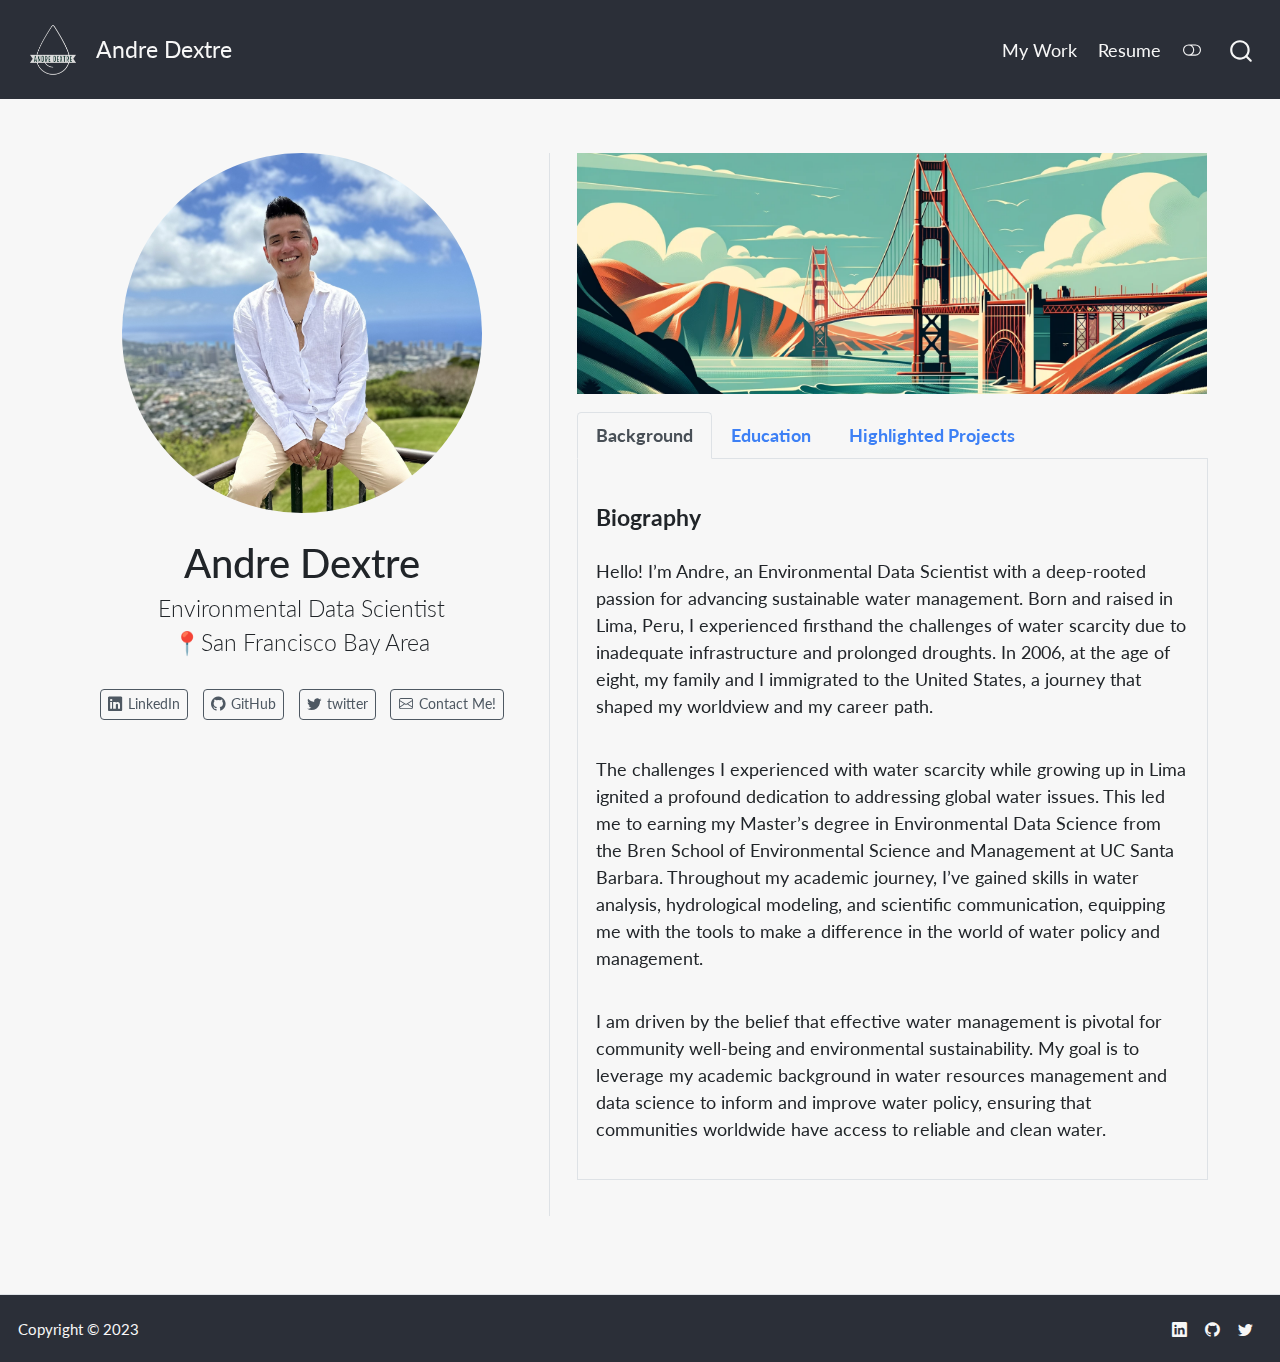
==== commit 1879280c: "small update" ====
--- a/docs/index.html
+++ b/docs/index.html
@@ -119,7 +119,7 @@
 <!-- main -->
 <div class="quarto-about-trestles column-page">
   <div class="about-entity">
-    <img src="images/me3.jpg" class="about-image
+    <img src="images/me2.jpg" class="about-image
   round " style="height: 20em; width: 20em;">
 <header id="title-block-header" class="quarto-title-block default">
 <div class="quarto-title">
@@ -179,8 +179,8 @@
 <p><h10><b><u>Water Data Research Project | 2021 </u></b></h10><br>Title: US Irrigation Methods &amp; Water Withdrawals (Mgal/d)<br> Role: Student Researcher <br> Reproducible Code: <a href="https://github.com/andredextre/Water_Portfolio/blob/main/Water_Data_Portfolio.Rmd">Analysis</a>, <a href="https://github.com/andredextre/Water_Portfolio/blob/main/Water_Withdrawal_Map.Rmd">Interactive Map</a></p>
 <div class="cell">
 <div class="cell-output-display">
-<div class="leaflet html-widget html-fill-item-overflow-hidden html-fill-item" id="htmlwidget-cd2a2cc6340e3c0522fd" style="width:100%;height:464px;"></div>
-<script type="application/json" data-for="htmlwidget-cd2a2cc6340e3c0522fd">{"x":{"options":{"crs":{"crsClass":"L.CRS.EPSG3857","code":null,"proj4def":null,"projectedBounds":null,"options":{}}},"calls":[{"method":"addProviderTiles","args":["Esri.WorldImagery",null,"Imagery",{"errorTileUrl":"","noWrap":false,"detectRetina":false}]},{"method":"addProviderTiles","args":["OpenStreetMap",null,"Base",{"errorTileUrl":"","noWrap":false,"detectRetina":false}]},{"method":"addPolygons","args":[[[[{"lng":[179.481318263479,179.582857212097,179.636846184683,179.773922114832,179.743012130361,179.649484177654,179.54351623145,179.48463426148,179.481318263479],"lat":[51.9753089850894,52.0168489562672,52.0257199500645,51.9707009877937,51.9117570284261,51.873678054773,51.8909340430736,51.9212760223001,51.9753089850894]}],[{"lng":[178.600493705839,178.660600675944,178.925330541657,179.195247404327,179.295785353364,179.418240291901,179.480418260406,179.253271374027,179.031533486276,178.930219538084,178.869249569082,178.772400617778,178.604866703027,178.600493705839],"lat":[51.6552642090708,51.6830731895809,51.6239122289182,51.477879328286,51.4192403682856,51.4162033700368,51.363868405873,51.3372474247887,51.4498923481544,51.5300972934355,51.5569942752215,51.5541272776835,51.6160232360446,51.6552642090708]}],[{"lng":[178.463385780701,178.552612735151,178.591597715014,178.539395740697,178.502493759346,178.432461796013,178.463385780701],"lat":[51.9878569809579,51.9739759899452,51.9526600043872,51.9032540387362,51.8996520414518,51.9655409965362,51.9878569809579]}],[{"lng":[178.204442909047,178.329699845761,178.378009820504,178.37407482168,178.270955874112,178.204442909047],"lat":[51.8308980909055,51.8368000859078,51.7926341159711,51.7478641468156,51.765194135631,51.8308980909055]}],[{"lng":[178.093673969931,178.154769938988,178.2013139147,178.200900914088,178.120941954398,178.079214976496,178.093673969931],"lat":[52.055148937348,52.0614289325267,52.0315099527726,51.9911639805683,51.9770199909448,52.0189679623924,52.055148937348]}],[{"lng":[177.213087413423,177.310828364281,177.367364336662,177.460540290287,177.521007261364,177.581272232974,177.648655198267,177.675953183338,177.609088215635,177.572069233711,177.611554212282,177.60100621686,177.49928126842,177.409537314166,177.371264332714,177.334230350422,177.311769360561,177.262196386735,177.178790429497,177.213087413423],"lat":[51.920366039089,51.9332810290433,51.9683830042233,51.9997589815758,52.0630699373119,52.1449348802716,52.1309078892425,52.0921749156541,52.0285259601819,52.0018199789615,51.9508370136636,51.9222620334496,51.9220410346756,51.9308290296089,51.9019530499215,51.8667770745611,51.8259791029043,51.8618990787571,51.8792270678264,51.920366039089]}],[{"lng":[173.863995169018,174.067296061957,174.140118024026,174.158149011674,173.975119105789,173.819042189755,173.863995169018],"lat":[52.7924905028731,52.7576445215617,52.7507445244514,52.7060665547971,52.7074665585533,52.7598125266081,52.7924905028731]}],[{"lng":[173.439029362795,173.555742303899,173.638064265181,173.772802195266,173.702255225824,173.748304199257,173.725699208186,173.65129624606,173.543781303508,173.486383330941,173.319951419025,173.439029362795],"lat":[52.4705357364479,52.4794797269996,52.5242166938993,52.5099127000758,52.4348117537201,52.3923537817087,52.3565868069504,52.3563778091261,52.3926737871134,52.3686208052853,52.4120657801246,52.4705357364479]}],[{"lng":[172.458914905418,172.643269814914,172.792875738058,173.121991566698,173.251329496228,173.425365400511,173.423822398216,173.284420469856,173.204951512417,173.166902527642,173.096240563256,172.982603621973,172.903631660059,172.809390710759,172.763369737328,172.75423974665,172.6699467931,172.585078837508,172.472860892465,172.458914905418],"lat":[52.9545554329857,53.0049863922338,53.0085753850085,52.9903593874619,52.9443694153352,52.8683524627015,52.8288064900114,52.8279404946408,52.8489184825158,52.7952365206483,52.7867895285814,52.7910875290595,52.7616745517523,52.7892975356445,52.8236635134058,52.8774974765906,52.9130184547816,52.9213344517746,52.8902414768554,52.9545554329857]}],[{"lng":[-133.935016,-133.816363,-133.7314,-133.659241,-133.643817,-133.6721,-133.656889,-133.656415,-133.582116,-133.41837,-133.197009,-133.158233,-133.07823,-133.039877412399,-132.966922,-132.887585,-132.833864,-132.896433,-132.85978295117,-132.837592,-132.618464,-132.470697,-132.462531,-132.382505,-132.301119,-132.142945,-132.258056,-132.126398,-132.037122,-131.977397,-132.027513,-131.984592,-131.983324,-131.957914,-131.999591,-132.029747,-132.165182,-132.228223,-132.307943,-132.366389,-132.403533,-132.509371,-132.639032,-132.674324,-132.753019,-132.866355,-132.87721,-132.918751,-132.990589,-133.099047,-133.164788,-133.197719,-133.239695,-133.215086,-133.232491,-133.281979,-133.341259,-133.404497,-133.471938,-133.468217,-133.586605,-133.596762,-133.658359,-133.690174,-133.633006,-133.630945,-133.697898,-133.789055,-133.75287,-133.728549,-133.716665,-133.643324,-133.701152,-133.700468,-133.861039,-133.92025,-133.935016],"lat":[55.920689,55.964025,56.028857,56.083818,56.127739,56.222734,56.281228,56.326909,56.352506,56.332132,56.333016,56.314768,56.246802,56.2390403800957,56.224276,56.172938,56.103904,56.099744,56.0527693270234,56.024327,55.911476,55.782162,55.673854,55.665336,55.55096,55.457941,55.416142,55.288418,55.275144,55.180949,55.104675,55.027978,54.897813,54.791239,54.731975,54.701189,54.69405,54.72517,54.718714,54.751197,54.784596,54.781258,54.753251,54.674652,54.673244,54.700386,54.753772,54.783253,54.820994,54.919007,54.976909,55.033404,55.092415,55.136876,55.198828,55.217117,55.205701,55.214992,55.247527,55.281678,55.3088,55.218233,55.232674,55.304409,55.361299,55.416114,55.454759,55.457892,55.544282,55.593128,55.660223,55.729037,55.78516,55.837421,55.848844,55.860295,55.920689]}],[{"lng":[-134.392983,-134.270459,-134.193751,-134.147103,-134.047753,-134.006635,-133.942936,-133.86904,-133.921451,-134.049218,-134.008856,-133.887957,-133.739433,-133.536258,-133.334272,-133.317871026437,-133.104611,-132.98137,-132.903211,-132.796602,-132.743207,-132.619258,-132.611326,-132.671154,-132.806838,-132.933042,-133.041726,-133.183493,-133.300571,-133.415378891775,-133.460634,-133.655468,-133.821628,-133.834555,-133.876624,-133.88114,-133.941986,-133.927725,-133.960525,-134.018043,-134.087446,-134.121868,-134.099805,-134.118062,-134.208251,-134.255096,-134.311763,-134.344652,-134.374965,-134.291804,-134.202178,-134.259749,-134.282212,-134.294679,-134.243126,-134.25192,-134.197967,-134.241938,-134.320134,-134.30112,-134.376274,-134.418534,-134.392983],"lat":[56.864284,56.93558,56.933598,56.95697,56.923,56.851587,56.805551,56.845938,56.961511,57.029203,57.074578,57.097744,57.072184,57.0387,57.002442,57.0026747376997,57.005701,56.92738,56.80361,56.776932,56.71372,56.660778,56.599913,56.543071,56.505492,56.5222,56.518356,56.454241,56.462343,56.4564449142833,56.45412,56.442279,56.391602,56.319801,56.275884,56.223197,56.180095,56.145949,56.091359,56.088176,56.094939,56.029895,55.98414,55.914642,55.876709,55.844614,55.812285,55.846312,55.928492,55.926219,56.035175,56.13444,56.254789,56.335888,56.395778,56.44455,56.531028,56.555531,56.554484,56.620317,56.668608,56.822333,56.864284]}],[{"lng":[-134.960502,-134.865084,-134.788441,-134.735829,-134.724477838091,-134.699956,-134.608911,-134.46176,-134.329872,-134.256223,-134.254386050804,-134.174352,-134.183983,-134.138231,-134.087572,-133.999948,-133.904874,-133.896846,-133.808285,-133.8176,-133.871581,-133.866931,-133.786398,-133.840895,-133.875673,-133.983501,-134.100118,-134.193629,-134.302721,-134.378359,-134.386052,-134.443786,-134.497718,-134.565687,-134.634565,-134.640169,-134.55554,-134.607557,-134.695428,-134.709024,-134.752398,-134.783772,-134.864299,-134.958171,-134.960502],"lat":[58.403758,58.357276,58.28909,58.234597,58.2114652856451,58.161494,58.171637,58.159289,58.13499,58.144793,58.1443552742868,58.125284,58.077295,58.047103,57.996475,57.91481,57.807406,57.685524,57.609604,57.568353,57.484158,57.367869,57.311528,57.271074,57.267613,57.302838,57.266285,57.184879,57.136562,57.115016,57.087392,57.062292,57.031194,57.023737,57.109863,57.239852,57.407428,57.513042,57.685335,57.780498,57.938956,58.082292,58.180489,58.322057,58.403758]}],[{"lng":[-136.563223,-136.538708,-136.446286,-136.365544,-136.387113,-136.290349,-136.176442,-136.033678,-135.877468,-135.78338,-135.712398,-135.497911,-135.275797,-135.108896,-134.950844,-134.926395,-135.004952,-134.94942955753,-134.939924,-134.824891,-134.825579,-134.854948,-134.738223,-134.695735,-134.663434,-134.62967,-134.615955,-134.626943,-134.669778,-134.64177,-134.634828,-134.634668,-134.653827,-134.674028,-134.763535,-134.810171,-134.839411,-134.915911,-134.977082,-135.058238,-135.123389,-135.175826,-135.21583,-135.305077,-135.362241,-135.467177,-135.550718,-135.506869,-135.476817,-135.442339,-135.353447,-135.457907,-135.571504,-135.604555,-135.63688,-135.825598,-135.856021,-135.844612,-135.755007,-135.753581,-135.832253,-135.870519,-135.837719,-135.85816,-135.892131,-135.943766,-136.047547,-136.088071,-136.163059,-136.238166,-136.250818,-136.304684,-136.371986492161,-136.372377,-136.458829,-136.484259,-136.573288,-136.563223],"lat":[58.035052,58.093482,58.11334,58.148854,58.252414,58.251761,58.265111,58.276728,58.259852,58.286709,58.231892,58.168882,58.097024,58.08827,58.036993,57.921919,57.884338,57.7812592894496,57.763612,57.500067,57.372143,57.264766,56.975741,56.900791,56.804687,56.709596,56.637289,56.553868,56.524129,56.445479,56.345297,56.265832,56.198385,56.166925,56.210363,56.244987,56.309403,56.360555,56.437294,56.529453,56.602823,56.677876,56.66534,56.726382,56.758742,56.77141,56.841228,56.865978,56.891232,56.942355,57.020905,57.070165,57.105697,57.045834,57.009874,56.989032,56.995636,57.083568,57.123972,57.167168,57.170647,57.221639,57.282068,57.321358,57.408048,57.45878,57.513762,57.555291,57.558861,57.625991,57.684831,57.771051,57.8322320107049,57.832587,57.853901,57.89646,57.926844,58.035052]}],[{"lng":[-152.064099,-151.952456,-151.839194,-151.891542,-151.956263,-152.079995,-152.064099],"lat":[60.417137,60.510609,60.485862,60.440177,60.367841,60.341191,60.417137]}],[{"lng":[-153.597411,-153.489005,-153.412493,-153.347772,-153.386898,-153.515286,-153.546695,-153.597411],"lat":[59.386827,59.41523,59.415105,59.377985,59.33075,59.320878,59.331348,59.386827]}],[{"lng":[-154.779663,-154.69331,-154.618704,-154.52206,-154.411385,-154.292471,-154.196959,-153.994572,-153.930279,-153.93522,-153.781408,-153.721176,-153.648798,-153.512024,-153.533204,-153.484603,-153.386422,-153.299009,-153.365574,-153.419783,-153.362281,-153.316127,-153.223709,-153.202801,-153.101841,-153.044316,-152.925586,-152.883107,-152.787776,-152.733845,-152.640313,-152.66622,-152.61613,-152.560171,-152.453817,-152.354709,-152.337212,-152.38761,-152.467197,-152.512483,-152.49848,-152.432235,-152.387343,-152.34486,-152.35609,-152.301713,-152.227835,-152.129257,-152.08925,-151.981781,-151.817111,-151.795696,-151.862321,-152.03412,-152.112205,-152.265111,-152.374399,-152.482674,-152.529036,-152.656801,-152.766673,-152.722524,-152.751978,-152.804807,-152.790211,-152.753437,-152.681204,-152.635378,-152.526283,-152.432608,-152.422573,-152.324103,-152.351152,-152.212247,-152.298762,-152.440182,-152.386805,-152.313974,-152.161617,-152.159677,-152.259641,-152.323683,-152.253603,-152.323687,-152.474883,-152.570527,-152.601148,-152.630441,-152.695698,-152.818187,-152.943463,-152.949333,-152.880321,-152.90054,-153.06433,-153.200217,-153.266822,-153.342018,-153.404263,-153.48652,-153.580831,-153.543429,-153.541492,-153.603624,-153.699409,-153.776468,-153.83964,-153.90215,-153.97178,-154.017042,-154.153147,-154.129017,-154.305713,-154.312888,-154.40749,-154.528538,-154.523432,-154.594977,-154.691855,-154.79384,-154.779663],"lat":[57.366335,57.446085,57.514972,57.577786,57.598452,57.644223,57.664639,57.656905,57.696791,57.813047,57.876417,57.890615,57.880103,57.909156,57.941117,57.9765,57.936526,57.985626,58.039052,58.059638,58.106786,58.14039,58.16212,58.20808,58.257938,58.306336,58.339686,58.400443,58.411313,58.460662,58.469868,58.544087,58.601852,58.61968,58.618515,58.63828,58.589095,58.52287,58.476609,58.427349,58.372351,58.355221,58.359499,58.39163,58.42347,58.428697,58.376424,58.396414,58.367644,58.347971,58.263444,58.211096,58.168265,58.183737,58.148559,58.135732,58.120014,58.129813,58.093779,58.061049,58.029887,57.987364,57.933466,57.899175,57.858058,57.834452,57.875675,57.91861,57.913266,57.976029,57.948662,57.916604,57.834768,57.791433,57.745925,57.72664,57.667923,57.63642,57.623287,57.593614,57.527156,57.467861,57.384019,57.34266,57.434204,57.448909,57.382165,57.322668,57.281318,57.265368,57.256956,57.187346,57.164798,57.132076,57.10379,57.042039,56.999643,56.982825,57.080511,57.085915,57.049048,56.995245,56.887875,56.887336,56.855382,56.830315,56.822099,56.771208,56.744861,56.689311,56.681697,56.742168,56.846871,56.918673,56.968334,57.001892,57.129106,57.257161,57.28411,57.288862,57.366335]}],[{"lng":[-154.840415,-154.70614,-154.514078,-154.210336,-154.095833,-154.025041,-153.878764,-153.887678,-154.02093,-154.266332,-154.529507,-154.624282,-154.742887,-154.840415],"lat":[56.42032,56.521273,56.604059,56.609684,56.617786,56.572517,56.565925,56.533637,56.482025,56.496366,56.502655,56.475181,56.401678,56.42032]}],[{"lng":[-155.750002,-155.688098,-155.605373,-155.530591,-155.554245,-155.566307,-155.591002,-155.718593,-155.750002],"lat":[55.821849,55.864886,55.928826,55.912213,55.84646,55.789488,55.761725,55.772356,55.821849]}],[{"lng":[-156.733628,-156.683003,-156.614757,-156.618202,-156.681814,-156.735292,-156.733628],"lat":[56.077593,56.09881,56.065178,56.017802,55.994337,56.02264,56.077593]}],[{"lng":[-157.288702,-157.172027,-157.091146,-156.975549,-157.047173,-157.168777,-157.326059,-157.288702],"lat":[56.566039,56.598039,56.581134,56.540446,56.519931,56.53021,56.525169,56.566039]}],[{"lng":[-160.252749,-160.192058,-160.187261,-160.137102,-160.025257,-159.870591,-159.843859,-159.816419,-159.670305,-159.521096,-159.488766,-159.33847,-159.203228,-159.272354,-159.309681,-159.447982,-159.504434,-159.635226,-159.752779,-159.813625,-160.027035,-160.099295,-160.226967,-160.252749],"lat":[54.913251,55.038157,55.118376,55.171565,55.203914,55.284889,55.249367,55.178051,55.182337,55.253393,55.188812,55.046683,54.914842,54.864204,54.865813,54.941374,55.027316,55.037294,55.066139,55.027467,55.02091,54.962853,54.864075,54.913251]}],[{"lng":[-160.856621,-160.808929,-160.687442,-160.517513,-160.333421,-160.260565,-160.137032,-160.154038,-160.30655,-160.341217,-160.468262,-160.527617,-160.486511,-160.525226,-160.655577,-160.734942,-160.821381,-160.841917,-160.856621],"lat":[55.318488,55.370122,55.402198,55.379378,55.436928,55.463674,55.450709,55.377518,55.303275,55.251799,55.288925,55.256374,55.181951,55.129871,55.160261,55.151311,55.117851,55.20444,55.318488]}],[{"lng":[-161.078486,-161.056595,-160.918586,-160.700627,-160.679309,-160.880515,-160.961416,-161.07563,-161.078486],"lat":[58.635577,58.702202,58.746935,58.817368,58.780226,58.581325,58.553723,58.549916,58.635577]}],[{"lng":[-161.426005,-161.356726,-161.329875,-161.344152,-161.451286,-161.426005],"lat":[55.216563,55.221262,55.219418,55.158504,55.178027,55.216563]}],[{"lng":[-161.697129,-161.523434,-161.560207,-161.691553,-161.697129],"lat":[55.249148,55.271659,55.207045,55.198479,55.249148]}],[{"lng":[-162.844362,-162.585315,-162.34484,-162.388754,-162.46695,-162.608608,-162.760247,-162.861736,-162.844362],"lat":[54.510428,54.447995,54.401336,54.367623,54.342692,54.369147,54.372193,54.424771,54.510428]}],[{"lng":[-165.602225,-165.468221,-165.28077,-165.140978,-165.00791,-164.883134,-164.824183,-164.7637,-164.816166,-164.956139,-165.088283,-165.287665,-165.555768,-165.602225],"lat":[54.045267,54.079641,54.115625,54.131079,54.134934,54.196187,54.225527,54.223153,54.158754,54.060988,54.072491,54.038349,54.023551,54.045267]}],[{"lng":[-166.06155,-165.959751,-165.868192,-165.62555,-165.478452,-165.383719,-165.549217,-165.784434,-165.875129,-165.901649,-166.046438,-166.112242,-166.06155],"lat":[54.185092,54.220982,54.214884,54.298964,54.295333,54.196731,54.112196,54.069435,54.03642,54.06287,54.044186,54.122528,54.185092]}],[{"lng":[-167.430619,-167.317602,-167.112841,-166.93866,-166.842599,-166.813127,-166.835825,-166.713539,-166.616566,-166.548589,-166.490358,-166.371874,-166.241032,-166.149763,-166.103296,-166.03734,-165.883086,-165.67987,-165.722533,-165.683554,-165.723484,-165.666679,-165.709223,-165.633879,-165.532633,-165.582302,-165.706609,-165.769832,-165.856822,-165.982317,-166.084995,-166.084282,-166.190406,-166.272168,-166.36213,-166.512819,-166.665528,-166.795194,-166.939572,-167.06578,-167.225739,-167.333289,-167.343509,-167.430619],"lat":[60.197006,60.231541,60.231482,60.214704,60.21047,60.249768,60.268751,60.327341,60.319221,60.361856,60.389466,60.355156,60.38882,60.4367,60.367321,60.319456,60.343368,60.292435,60.236468,60.198335,60.163824,60.124304,60.066003,60.019597,59.953425,59.908242,59.883564,59.900495,59.869728,59.871637,59.839649,59.776059,59.750206,59.811455,59.838604,59.846425,59.878168,59.913185,59.965483,59.98796,60.04088,60.066626,60.126287,60.197006]}],[{"lng":[-167.790928,-167.694484,-167.591219,-167.457366,-167.369791,-167.278827,-167.188033,-167.135695,-167.16164,-167.107836,-167.071823,-167.041245,-167.005778,-167.098135,-167.141966,-167.140992,-167.031252,-166.879488,-166.742587,-166.644627,-166.587393,-166.508388,-166.437083,-166.357117,-166.264519,-166.225644,-166.172365,-166.075283,-166.160924652199,-166.210685,-166.250935,-166.320004,-166.404896,-166.336768,-166.198751,-166.113037,-166.09753,-166.138657,-166.244056,-166.320262,-166.444909,-166.508982,-166.581011,-166.656234,-166.749158,-166.878087,-166.994329,-167.075386,-167.166348,-167.291831,-167.308126,-167.417713,-167.488215,-167.539247,-167.622173,-167.747754,-167.851511,-167.790928],"lat":[53.33552,53.388034,53.393346,53.442793,53.450646,53.478565,53.524073,53.551227,53.605909,53.633056,53.66556,53.707929,53.755446,53.799987,53.826932,53.866774,53.945204,53.988716,54.015501,54.014495,53.959831,53.923949,53.955644,54.002343,53.97755,53.986229105085,53.998124,53.969571,53.9356380521939,53.915922,53.876851,53.869527,53.809345,53.78709,53.8361,53.853716,53.826933,53.731082,53.710708,53.674276,53.640646,53.5838,53.530449,53.487119,53.440944,53.429884,53.429201,53.424979,53.412793,53.364102,53.33433,53.329856,53.269121,53.277864,53.250362,53.273564,53.308668,53.33552]}],[{"lng":[-168.12893,-167.979889,-167.650051,-167.282753,-166.768944,-166.038082,-165.407204,-164.816093,-164.400724,-164.395943591522,-163.824166,-163.603956,-163.728308,-163.798687,-163.873106,-163.849163,-163.843108,-163.925152,-163.916551,-163.80358,-163.695394,-163.495845,-163.372072,-163.146726,-162.997473,-162.750705,-162.622284,-162.423726,-162.331284,-162.137424,-161.838018,-161.775537,-161.613943,-161.548429,-161.484539,-161.341189,-161.320778,-161.198971,-160.993965,-161.089161,-161.322126,-161.575413,-161.694404,-161.916309,-161.86369,-161.87488,-162.105641,-162.175398,-162.349774,-162.501415,-162.626696,-162.582856,-162.466702,-162.468441,-162.63547,-162.842979,-163.011676,-163.299266,-163.591216,-163.702045,-163.74082,-163.878781,-164.051288,-164.256634,-164.533937,-165.094228,-165.35005,-165.396520296503,-165.688137,-165.872088,-165.97497,-166.089453,-166.313138,-166.60089,-166.838969,-166.591802,-166.328459,-166.28312,-166.229761,-166.193421,-166.224187,-165.923734,-165.522358,-164.967542,-164.526887,-164.253157,-163.926999,-163.574034,-163.244656,-163.151351,-163.151261,-163.071903,-162.989084,-162.78808,-162.503572,-162.302314,-161.879266,-161.581911,-161.288197,-160.81279,-160.214828,-159.869172,-159.648383,-159.17181,-159.114972,-158.85342,-158.573913,-158.366302,-158.032397,-157.768452,-157.421001,-157.176077,-156.906165,-156.809653,-156.56865,-156.531124,-156.309908,-156.074411,-156.044615,-155.895105,-155.587702,-155.520737,-155.533347,-155.705487,-155.762068,-155.95205,-155.979264,-155.924955,-155.731842,-155.543031,-155.485915,-155.513293,-155.36416,-155.262602,-155.060764,-154.942864,-154.581129,-154.608314,-154.572458,-154.430229,-154.290317,-154.127487,-153.89048,-153.666363,-153.426265,-153.23848,-153.049207,-152.904243,-152.696868,-152.423534,-152.223053,-152.19246,-152.348417,-152.352196,-152.473348,-152.433781,-152.29669,-152.078663,-151.975785,-151.697258,-151.734287,-151.739862,-151.504417,-151.297598,-151.175187,-151.020441,-150.903765,-150.786327,-150.557415,-150.414358,-150.301516,-150.074461,-149.866698,-149.740188,-149.461755,-149.179148,-148.928979,-148.667017,-148.477044,-148.46615,-148.351437,-148.203477,-147.9615,-147.863719,-147.765104,-147.431532,-147.233327,-147.161601,-146.991109,-146.885771,-146.508133,-146.129579,-146.006411,-145.858297,-145.623306,-145.43483,-145.175073,-144.902304,-144.792614,-144.672305,-144.455421,-144.274904,-143.914244,-143.5173,-143.425199,-143.281878,-142.99979,-142.746807,-142.452927,-142.404366,-142.239873,-142.015641,-141.713369,-141.43084,-141.210456,-141.002672,-141.002609596218,-141.002465,-141.002464926138,-141.002020469675,-141.001849665644,-141.00184,-140.53509,-140.472292,-139.989142,-139.698361,-139.086669,-139.082246,-139.200346,-139.046426,-138.702053,-138.643422,-138.584819,-137.604277,-137.498558,-137.525677105313,-137.526424,-137.447383,-137.264752,-136.863896,-136.826633,-136.581521,-136.489652189994,-136.466815,-136.474326,-136.358141,-136.234229,-136.23734,-136.350622,-136.190352,-135.945905,-135.717316842187,-135.477436,-135.231148,-135.214344,-135.114588,-135.027456,-135.026328,-135.067356,-135.010033,-135.029120466615,-135.029245,-134.961972,-134.702383,-134.66407,-134.566689,-134.481241,-134.379771,-134.401042,-134.327982,-134.327992277918,-134.328964,-134.250526,-133.840392,-133.699835,-133.379908,-133.461475,-133.343725,-133.176979642158,-133.176444,-133.076421,-132.869318,-132.756813,-132.655278650447,-132.559178,-132.367984,-132.252187,-132.371312,-132.051044,-132.118917923363,-132.125934,-131.871725,-131.90176,-131.835133,-131.581221,-131.461806,-131.167925,-131.086794696282,-131.085704,-130.810707,-130.740619,-130.622482,-130.466874,-130.425575,-130.343716,-130.246577284174,-130.24554,-130.102761,-130.00426,-130.013198,-130.08451,-130.12372,-130.138222339589,-130.150061,-130.111677,-130.120132,-130.085413,-130.039928,-130.023558,-129.982348,-130.001735,-130.104749,-130.169294,-130.221512,-130.339504,-130.529228,-130.636745,-130.62807,-130.686192,-130.737423,-130.792122,-130.844145,-130.866866,-130.932454,-130.947338,-130.9604,-130.97503,-131.012061,-130.997057,-131.013215,-131.052298,-131.087497,-131.093806,-131.160492,-131.190628,-131.190033,-131.246018,-131.245988,-131.195197,-131.253671,-131.327624,-131.433473,-131.491504,-131.594567,-131.621948,-131.611889743272,-131.605661,-131.646276,-131.589387,-131.605302,-131.68413198565,-131.748334,-131.828395,-131.862162,-131.854297,-131.844157,-131.971792,-132.114654,-132.183207,-132.199681399057,-132.224167,-132.265071,-132.130413,-132.067412,-132.170198,-132.279962,-132.323242,-132.397304,-132.449834,-132.492795,-132.594235,-132.708697,-132.718342,-132.843716,-132.877582,-132.926759,-132.961082,-133.029712,-133.070056,-133.0696,-133.060361,-132.977163,-132.896342,-132.791872,-132.627544,-132.528637,-132.45079,-132.529037,-132.542885,-132.54582226332,-132.556758,-132.792089,-132.892388,-132.93752,-133.161448,-133.247414,-133.322359,-133.466932,-133.544817,-133.489738,-133.472039,-133.514964,-133.519598,-133.62076,-133.676449,-133.65453,-133.703025360283,-133.703097,-133.848776,-134.049603,-134.078155,-134.146685,-134.234572,-134.375579,-134.464635,-134.631203,-134.750586,-134.936897,-135.061769077114,-135.104413,-135.068437,-135.049062,-135.10121,-135.087872,-135.227736,-135.306507,-135.408059,-135.449966172855,-135.544213,-135.649861,-135.728054,-135.917917,-136.041818,-136.11193,-136.265906,-136.437152,-136.544776,-136.576799,-136.567956,-136.591924,-136.70125,-136.717093,-136.857605,-136.911713,-136.986384,-137.078109,-137.239366,-137.355328,-137.568216,-137.653709,-137.681633,-137.836448,-137.941828,-137.936159895178,-137.924608,-137.951995,-138.066332,-138.224323,-138.357909,-138.636702,-138.807186,-138.919749,-139.07148,-139.271031,-139.420168,-139.632896,-139.861306,-139.74266,-139.585789,-139.588777,-139.608545,-139.776836,-139.871222,-140.080423,-140.176224,-140.242577,-140.4119,-140.792511,-140.922635,-141.156497,-141.392811,-141.485207,-141.595376,-141.73624,-141.912218,-142.062454,-142.426572,-142.744868,-142.908859,-143.0687,-143.267818,-143.624152,-143.781649,-143.893326,-143.897029,-144.005879,-144.052539,-144.1103,-144.186745,-144.348913,-144.429249,-144.555093,-144.654899,-144.929327,-144.957848,-145.089139,-145.136728,-145.254749,-145.380064,-145.51081,-145.639204,-145.831202,-145.988546,-146.088134,-146.197229,-146.232681,-146.393256,-146.490804,-146.607692,-146.650852,-146.694034,-146.916487,-146.993353,-147.145205,-147.257795,-147.376397,-147.339794,-147.452217,-147.470281,-147.391846,-147.508309,-147.646045,-147.765122,-147.876475,-147.92924,-147.913316,-147.855084,-147.956775,-148.101239,-148.25406,-148.220554,-148.313962,-148.401666,-148.478881,-148.634777,-148.649529585787,-148.689496,-148.801325,-148.859556,-148.936406,-149.036467,-149.123262,-149.221067,-149.270623,-149.376593,-149.472227,-149.572714,-149.595531,-149.506758,-149.527793,-149.626311,-149.731966,-149.74622,-149.842672,-149.919444,-150.002337,-150.133747,-150.280838,-150.297108,-150.358992,-150.385341,-150.430144,-150.477717,-150.4989,-150.581182,-150.609488,-150.680872,-150.721799,-150.822768,-150.912817,-150.887821,-150.942212,-151.001196,-151.126247,-151.287771,-151.341601,-151.470623,-151.43339,-151.662368,-151.858124,-151.915684,-151.984101,-151.96313,-151.886513,-151.742915,-151.516339,-151.327803,-151.205459,-151.296895,-151.448669,-151.643061,-151.746815,-151.869468,-151.813619,-151.757693,-151.71801,-151.606881,-151.421702,-151.381959,-151.366874,-151.30609,-151.28181,-151.303125,-151.350154,-151.410273,-151.370515,-151.261319,-151.062558,-150.895508,-150.705812,-150.501923,-150.401859,-150.341709,-150.194128,-150.109276,-149.985374,-149.900135,-149.853693,-149.748463763199,-149.717167,-149.831922,-150.005041,-150.065646,-150.265894,-150.228774,-150.220991045748,-150.204894,-150.425,-150.535997,-150.679902,-150.827295,-150.939251,-150.974011916343,-151.047736,-151.121692,-151.166606,-151.252384,-151.349004,-151.4803,-151.600126,-151.720815,-151.800264,-151.77731,-151.703802,-151.716379,-151.89792,-152.039381,-152.13616,-152.261497,-152.331365,-152.30195,-152.234199,-152.376743,-152.411281,-152.539843,-152.574938,-152.57873,-152.550177,-152.575153,-152.679402,-152.700822,-152.860867,-152.967267,-153.009084,-153.016353,-153.051559,-153.155019,-153.240018,-153.308837,-153.409422,-153.542466,-153.553163,-153.577828,-153.684925,-153.76148,-153.699025,-153.747201,-153.862199,-153.925307,-153.998506,-154.030807,-154.122681,-154.141192,-154.172944,-154.180691,-154.063489,-153.932824,-153.793972,-153.695664,-153.596489,-153.479939,-153.393101,-153.322843,-153.267407,-153.294436234906,-153.369389,-153.402472,-153.445002,-153.55265,-153.591635,-153.731019,-153.851432,-153.909994,-153.930473,-154.001918,-154.07066,-153.985416,-154.074145,-154.103412,-154.145277,-154.222465,-154.340449,-154.477979,-154.581547,-154.765287,-154.876559,-155.026275,-155.118648,-155.061806,-155.097095,-155.272917,-155.285339,-155.354011,-155.506533,-155.609353,-155.615203,-155.629912,-155.724167,-155.732779,-155.915261,-156.046804,-156.012841,-156.091668,-156.220105,-156.362039,-156.336427,-156.342943,-156.334404,-156.342103143093,-156.44301,-156.479111,-156.55052,-156.63784,-156.704216,-156.825982,-156.935629,-157.034624,-157.073453,-157.183636,-157.290511,-157.411488,-157.530765,-157.563802,-157.45216,-157.496523,-157.605231,-157.674587,-157.719048,-157.791844,-157.918541,-157.869897,-157.817826,-157.869124,-157.971711,-158.12744,-158.246144,-158.284699,-158.371953,-158.438414,-158.489546,-158.415095,-158.288369,-158.207387,-158.117797,-158.283191,-158.374324,-158.394922,-158.431471,-158.50984,-158.638211,-158.653214,-158.74856,-158.898116,-159.096187,-159.086217,-159.394595,-159.532754,-159.561438320694,-159.572125,-159.696713,-159.733899,-159.760365,-159.679201,-159.673191,-159.627482,-159.679792,-159.770298,-159.847359,-159.937089,-160.026282,-160.058443,-160.130445,-160.279827,-160.392587,-160.464301,-160.462745,-160.521335,-160.654117,-160.666917,-160.781401,-160.836725,-160.976551,-161.080549,-161.253977,-161.486114,-161.514211,-161.478303,-161.469271,-161.376102,-161.392613,-161.482064,-161.587047,-161.658262,-161.700069,-161.686495,-161.777414,-161.863339,-161.817232,-161.718614,-161.576643,-161.550357,-161.690346,-161.792297,-161.906434,-161.956595,-162.053281,-162.11874,-162.190348,-162.219326,-162.235675,-162.236806,-162.282944,-162.349315,-162.428237,-162.435473,-162.41351,-162.471364,-162.569291,-162.587967,-162.708453,-162.834245,-162.913684,-162.962205,-163.065602,-163.14958,-163.254588,-163.352997,-163.281379,-163.184295,-163.068952,-163.037788,-163.223179,-163.392198,-163.572383,-163.80359,-164.03827,-164.257585,-164.337538,-164.352704,-164.456554,-164.640457,-164.743977,-164.861475,-164.904077,-164.944636,-164.948789,-164.864333,-164.741815,-164.674836,-164.576896,-164.57626,-164.43528,-164.343534,-164.204897,-164.119196,-163.994179,-163.894695,-163.774093,-163.527109,-163.429548,-163.343768,-163.280771,-163.314652,-163.132007,-163.032256,-162.86152,-162.900027,-162.813255,-162.64165,-162.565411,-162.365467,-162.219551,-162.120886,-162.05063,-161.898956,-161.807833,-161.712283,-161.450442,-161.15687,-160.964744,-160.807119,-160.811041,-160.793215,-160.564014,-160.508433,-160.457194,-160.533685,-160.589569,-160.488708,-160.405869,-160.385922,-160.222878,-160.146252,-159.985615,-159.828049,-159.534961,-159.219956,-158.972735,-158.893547986565,-158.853294,-158.744534,-158.656355,-158.646812,-158.686184,-158.679293,-158.531328,-158.32018,-158.229883,-158.083785,-157.931624,-157.772496,-157.678891,-157.684282,-157.709179,-157.683349,-157.642226,-157.596601,-157.556556,-157.48013,-157.547209,-157.541041,-157.481487,-157.313572,-157.234300636678,-157.135927,-157.06223,-156.993548,-157.016088,-157.095372270939,-157.116866,-157.196292140099,-157.388651,-157.572524,-157.777937,-158.140307,-158.232276,-158.332093,-158.376873,-158.423828,-158.564833,-158.520327,-158.619684,-158.767748,-158.790378,-158.780136,-158.861207,-158.827852,-158.704052,-158.795316,-158.880927,-159.063346,-159.228398,-159.409779,-159.532347,-159.643549,-159.601899,-159.61612,-159.712114,-159.748183,-159.792923,-159.908386,-159.979344,-160.150528,-160.232788,-160.322922,-160.256592,-160.31778,-160.516426,-160.730971,-160.823489,-160.872003,-161.001101,-161.031441005292,-161.073748442441,-161.221942,-161.337982,-161.339580659244,-161.372314,-161.550537,-161.751999,-161.802156,-162.027363,-162.171722,-161.994644,-161.824107,-161.764791,-161.804034,-161.910267,-161.996859,-162.048584,-161.992903,-161.848988,-161.790375,-161.70253,-161.772979,-161.873944,-161.88552,-162.046547,-162.108772,-162.143049,-162.228371,-162.37224,-162.45128,-162.49418,-162.495608,-162.487649,-162.515276,-162.622569,-162.737447,-162.808513,-162.929135,-163.172633,-163.458092,-163.772229,-163.930798,-164.133393,-164.208475,-164.178705,-164.13181,-164.272808,-164.411016,-164.517647,-164.619501,-164.698889,-164.777233,-164.984527,-165.129403,-165.069693,-165.015155,-164.956788,-164.986952,-165.093939,-165.190449,-165.274867,-165.362975,-165.420349,-165.367676,-165.206433,-165.073091,-164.991665,-165.010452,-165.040843,-165.030183,-165.08509,-165.108494992779,-165.194945,-165.133937,-165.057842,-165.139403,-165.203757,-165.325552,-165.385437,-165.459236,-165.55514,-165.640289,-165.63288,-165.623317,-165.787442,-165.831365,-165.921194,-165.877104,-165.791085,-165.746352,-165.865668,-165.912496,-165.999535,-166.075398,-166.149577,-166.211787,-166.143757,-166.050997,-166.094312,-165.940864,-165.803979,-165.639516,-165.650103,-165.743528,-165.754295,-165.672037,-165.458499,-165.26927,-165.096155,-165.052202,-164.962432,-164.837703,-164.864367,-164.87564,-164.813007,-164.685213,-164.607425,-164.442368,-164.209475,-164.066991,-163.885059,-163.73265,-163.616272,-163.529938,-163.316203,-163.053996,-162.919727,-162.844559,-162.821122,-162.72408,-162.602860986157,-162.526588,-162.42153,-162.352274,-162.562007,-162.707559,-162.587527,-162.401203,-162.252411,-162.073156,-161.982168,-161.676526,-161.421085,-161.191163,-161.073573,-160.783304,-160.76562,-160.900464,-160.941096,-160.962007,-161.177712,-161.263519,-161.504903,-161.469046,-161.389879,-161.198029,-160.992894,-160.793356,-160.783398,-160.935974,-161.079718,-161.133062,-161.213756,-161.327848,-161.376985,-161.518211,-161.64552,-161.772978,-161.878363,-162.060291,-162.188146,-162.234477,-162.539996,-162.603236,-162.632242,-162.768424,-162.83654,-162.857562,-162.940776,-163.033231,-163.027158,-163.091486,-163.133172,-163.249092,-163.4129,-163.686337,-163.829739,-163.974352,-164.147059,-164.307273,-164.548298,-164.807747,-165.001961,-165.291644,-165.819595,-166.236939,-166.413926,-166.482682,-166.478978,-166.407315,-166.432246,-166.586066,-166.697808,-166.73725,-166.911922,-166.886677,-166.634449,-166.479913,-166.451711,-166.347189,-166.439404,-166.596964,-166.750702,-166.899681,-167.067707,-167.348739,-167.474024,-167.684378,-167.851234,-168.04762,-168.12893],"lat":[65.655744,65.727972,65.795703,65.897386,66.068582,66.269512,66.420441,66.525025,66.58111,66.5811976389151,66.59168,66.558089,66.498552,66.436875,66.389015,66.307639,66.259869,66.225078,66.190494,66.100059,66.059552,66.085388,66.085029,66.059487,66.076845,66.09016,66.039526,66.048984,66.031403,66.078547,66.022582,66.073732,66.176693,66.239912,66.262426,66.2551,66.223591,66.210949,66.234444,66.31514,66.368554,66.396806,66.396174,66.349481,66.459487,66.511446,66.622584,66.687789,66.726713,66.742503,66.859572,66.904292,66.950998,66.980604,66.998434,66.991177,67.029538,67.060748,67.092373,67.109375,67.20996,67.416125,67.566351,67.651651,67.725606,67.931963,68.02586,68.0347305186982,68.090396,68.110047,68.14091,68.221299,68.289164,68.333637,68.337186,68.405551,68.442261,68.521247,68.613771,68.726649,68.873175,68.868432,68.855839,68.88303,68.917909,68.930938,69.000802,69.124077,69.306081,69.430262,69.61263,69.737605,69.82525,69.929097,70.100393,70.204227,70.329269,70.302877,70.296772,70.376696,70.559087,70.706397,70.794368,70.875103,70.817402,70.792352,70.79495,70.819712,70.832263,70.875842,70.976805,71.095549,71.239616,71.286886,71.352561,71.296338,71.259881,71.242489,71.184701,71.193899,71.17256,71.102476,71.067683,71.020153,70.985644,70.964831,70.918524,70.85272,70.83116,70.847175,70.885905,70.940579,70.994195,71.079149,71.145422,71.126264,71.007321,70.942405,70.82594,70.831258,70.821495,70.778133,70.885719,70.883448,70.890131,70.922467,70.913102,70.883877,70.882086,70.858708,70.824594,70.795294,70.744382,70.697802,70.683669,70.616926,70.602287,70.584504,70.563215,70.547741,70.503492,70.436207,70.431103,70.400748,70.375558,70.433841,70.46091,70.463271,70.481643,70.459694,70.418392,70.439333,70.510769,70.498151,70.518271,70.4857,70.426835,70.430084,70.359068,70.313609,70.304453,70.348188,70.314201,70.293317,70.219806,70.188826,70.207553,70.155612,70.14761,70.185917,70.186044,70.158948,70.140402,70.165996,70.084375,70.036994,69.991707,69.96451,69.979796,69.966876,70.035244,70.048711,70.115696,70.138418,70.124928,70.151052,70.088305,70.042531,69.958125,69.916511,69.896598,69.837976,69.789497,69.695144,69.68419,69.645609,68.4983640045911,65.840075,65.8394210007989,61.9040470278428,60.3916880118963,60.306105,60.224224,60.31059,60.18524,60.340421,60.357654,60.323825,60.090701,59.998235,59.910245,59.792502,59.752453,59.243057,58.986694,58.9089744941401,58.906834,58.909513,59.002352,59.138472,59.158389,59.164909,59.2604916146191,59.284252,59.464194,59.449799,59.524731,59.558734,59.599326,59.639854,59.663802,59.7300769465744,59.799626,59.697176,59.664343,59.623415,59.563692,59.474658,59.421855,59.381288,59.3455968616136,59.345364,59.280376,59.247836,59.181172,59.128278,59.128071,59.034961,58.976221,58.963431,58.9629721778136,58.919593,58.858046,58.727991,58.60729,58.427909,58.385526,58.270915,58.1505376923889,58.150151,57.999762,57.842941,57.705093,57.6017446104835,57.503927,57.348685,57.215655,57.095229,57.051155,56.8912293905089,56.874698,56.804965,56.753158,56.601849,56.613275,56.547904,56.448361,56.4070947732236,56.40654,56.371063,56.342953,56.267939,56.239789,56.140676,56.127162,56.0971959884747,56.096876,56.116696,55.993379,55.916382,55.823997,55.80704,55.7630275658063,55.727099,55.682051,55.563919,55.491517,55.429422,55.338259,55.302079,55.264557,55.188975,55.105424,55.02599,54.921376,54.8109,54.778456,54.739341,54.71691,54.753545,54.784784,54.765801,54.769068,54.806938,54.886733,54.933685,54.974853,54.996238,55.044256,55.090069,55.11816,55.163036,55.191335,55.197481,55.108013,55.043173,54.989555,54.940491,54.919767,54.866779,54.859122,54.896535,54.930392,54.93113,54.946531,54.9822706348831,55.004403,55.035579,55.08894,55.107436,55.1190936140756,55.128588,55.198482,55.289284,55.421074,55.456742,55.498279,55.550623,55.588128,55.633834,55.701766,55.762174,55.811419,55.875078,55.919231,55.924839,55.851878,55.878867,55.956186,56.066436,56.021858,56.112124,56.217704,56.238933,56.240322,56.266188,56.296167,56.3157,56.330951,56.346323,56.358378,56.439673,56.457978,56.449169,56.46287,56.529269,56.564098,56.63797,56.701905,56.7136212358796,56.757242,56.856152,56.993016,57.048321,57.086264,57.136802,57.112727,57.159356,57.24257,57.305192,57.368651,57.473345,57.530705,57.578919,57.625192,57.713689,57.7920362615953,57.792152,57.93544,58.062027,58.152046,58.199084,58.197234,58.208705,58.227388,58.247446,58.391533,58.457474,58.4513532436234,58.449263,58.374157,58.309295,58.292607,58.200073,58.2369,58.242916,58.342999,58.3390681826569,58.330228,58.324517,58.397067,58.381237,58.380161,58.34253,58.314499,58.302417,58.316665,58.277951,58.245153,58.217886,58.219416,58.273508,58.31636,58.370252,58.404043,58.397474,58.453159,58.492374,58.587989,58.608324,58.656452,58.741563,58.794322,58.8106502234505,58.843928,58.886029,58.957126,59.032216,59.069394,59.130585,59.208772,59.248531,59.28715,59.337421,59.37976,59.459906,59.546678,59.623871,59.642765,59.708968,59.821961,59.833835,59.802611,59.756299,59.735965,59.687888,59.699649,59.728573,59.751687,59.813582,59.870028,59.925024,59.961905,59.961905,60.009779,60.023781,60.071066,60.09413,60.090328,60.068603,60.058655,60.037257,60.010354,59.9867216058936,59.985938,60.012981,60.041759,60.098939,60.116967,60.091184,60.14802,60.178485,60.204882,60.228253,60.288152,60.320014,60.296219,60.311448,60.352829,60.318296,60.301971,60.350293,60.387427,60.364987,60.348294,60.338851,60.327476,60.294939,60.241182,60.242982,60.279608,60.290973,60.24008,60.171321,60.107883,60.016192,59.962102,59.954011,59.906732,59.87776,59.841957,59.817828,59.795954,59.763893,59.783875,59.837181,59.871915,59.9594,59.952794,59.932357,59.97635,60.033859,59.977836,59.935806,59.915747,59.9235531800999,59.944701,59.952794,59.924398,59.953429,59.942137,59.968559,59.938748,59.872067,59.835879,59.903693,59.852317,59.79772,59.770927,59.706846,59.73441,59.706783,59.637585,59.7013,59.691836,59.630563,59.556786,59.466833,59.424747,59.399684,59.341963,59.343357,59.422111,59.456298,59.445233,59.386314,59.305412,59.292087,59.330763,59.305214,59.26792,59.233136,59.224149,59.209923,59.219417,59.222231,59.242621,59.135517,59.089735,59.144234,59.227522,59.278696,59.344958,59.421033,59.468286,59.52352,59.573047,59.630284,59.696861,59.648171,59.646966,59.686234,59.769159,59.844297,59.917637,60.009473,60.099558,60.212931,60.296951,60.372655,60.387257,60.496034,60.561326,60.63466,60.711023,60.733572,60.769801,60.787429,60.853166,60.937792,61.007957,61.036227,61.024201,60.90134,60.890357,60.879033,60.940043,60.967395,61.0012376770684,61.011303,61.076197,61.138556,61.151079,61.127365,61.162581,61.1941844223187,61.259548,61.245552,61.269724,61.265888,61.22839,61.210299,61.1944672986995,61.16089,61.083574,61.046404,61.039968,61.010004,61.010902,60.965589,60.904257,60.853672,60.810461,60.732376,60.710415,60.72175,60.660517,60.578475,60.538237,60.473525,60.414328,60.393888,60.345613,60.287864,60.241644,60.206451,60.16987,60.113715,60.04826,59.968054,59.920309,59.875033,59.881494,59.830643,59.751127,59.691562,59.654344,59.632426,59.625706,59.636328,59.630236,59.597046,59.555991,59.552865,59.543411,59.463603,59.429657,59.424124,59.405254,59.384723,59.32704,59.287622,59.216598,59.172496,59.123235,59.07214,59.062677,59.071416,59.073994,59.000192,58.995286,58.951097,58.907849,58.867218,58.855036,58.821255,58.742607,58.70931,58.687176,58.640084,58.608224,58.611872,58.561213,58.497482,58.492346,58.440018,58.390877,58.352661,58.280161,58.210931,58.132566,58.090921,58.052379,58.019285,58.00371,58.027722,57.999302,57.953925,57.90433,57.865356,57.823981,57.758726,57.715261,57.76097,57.777699,57.688074,57.656376,57.633445,57.549732,57.535331,57.525724,57.451394,57.439829,57.445295,57.400474,57.336081,57.248056,57.1823,57.1778504105251,57.119533,57.068395,56.98461,56.993905,56.987079,56.897667,56.920087,56.884487,56.838345,56.769079,56.804713,56.778351,56.753775,56.703426,56.64322,56.616897,56.621315,56.609507,56.653084,56.670692,56.643137,56.566837,56.51421,56.456612,56.476737,56.460805,56.466124,56.481089,56.467334,56.427471,56.341865,56.336228,56.316089,56.294354,56.230742,56.173212,56.134522,56.064721,55.994452,55.979617,55.994743,55.958615,55.959365,55.951041,55.91475,55.834869,55.714944,55.676424,55.6409137566581,55.627684,55.573306,55.569985,55.615203,55.655895,55.750961,55.803248,55.838765,55.852357,55.80253,55.803306,55.792295,55.721734,55.681419,55.641384,55.602771,55.533243,55.506654,55.47442,55.512596,55.459776,55.45178,55.473135,55.472736,55.408498,55.355896,55.359322,55.385254,55.4406,55.49683,55.569794,55.628221,55.633979,55.62006,55.560447,55.51439,55.408041,55.329377,55.266989,55.176529,55.154166,55.103831,55.065734,55.0785,55.052278,55.10032,55.112174,55.074212,55.102911,55.066981,55.028975,54.962601,54.88163,54.841216,54.836049,54.895434,54.929249,55.03656,55.051932,55.004599,54.97201,54.95848,54.926851,54.950273,54.993538,54.926172,54.885906,54.838907,54.810174,54.77673,54.774912,54.712605,54.646995,54.676895,54.658496,54.623211,54.636498,54.624688,54.572722,54.524259,54.465023,54.419856,54.391166,54.394216,54.431353,54.499195,54.532903,54.579877,54.620188,54.645441,54.702596,54.824564,54.895342,54.933126,54.894139,54.93124,54.969416,54.983315,55.039115,55.05578,55.040871,54.954759,54.974439,55.032959,55.126312,55.179629,55.172147,55.198339,55.252466,55.299458,55.392576,55.466849,55.604586,55.710867,55.749089,55.790897,55.833464,55.891954,55.904232,55.954485,56.012216,56.023754,56.02398,55.94723,55.88596,55.863719,55.869379,55.917233,55.95995,55.983048,56.077214,56.207938,56.279706,56.346868,56.400176,56.449743,56.543935,56.626529,56.73953,56.842138,56.8093085483772,56.79262,56.795112,56.810012,56.846992,56.911555,56.988625,57.132156,57.281558,57.321534,57.357181,57.476208,57.547055,57.563888,57.609974,57.657459,57.753695,57.868777,58.08867,58.148445,58.217354,58.277535,58.377302,58.480771,58.565043,58.616667,58.680731,58.740187,58.836798,58.86349,58.866670717095,58.867533,58.8493595416621,58.805346,58.750839,58.703288,58.61502,58.619902,58.665313,58.748043,58.769847,58.802715,58.857105,58.911048,58.864264,58.804712,58.75379,58.69558,58.626432,58.482759,58.408032,58.39067,58.423139,58.603047,58.773611,58.833609,58.845063,58.884671,58.931601,58.929468,58.875827,58.823971,58.779903,58.835535,58.866062,58.901127,58.953953,58.99448,59.070477,59.01124,58.921186,58.829136,58.878472,58.849693,58.8398079512056,58.8260238046127,58.777741,58.742912,58.739338625003,58.666172,58.61116,58.551842,58.612318,58.60705,58.648441,58.688828,58.734549,58.846235,58.991717,59.093503,59.174126,59.254177,59.338385,59.432494,59.468197,59.490906,59.566243,59.649487,59.69839,59.849688,59.920107,59.967506,60.056313,60.167009,60.174367,60.130271,60.078949,60.028082,59.976183,59.971809,59.972254,59.933933,59.908054,59.845058,59.809958,59.795624,59.803853,59.845612,59.934461,59.96181,59.991177,60.046194,60.097675,60.199493,60.234938,60.296298,60.293833,60.349929,60.433707,60.460893,60.471414,60.527837,60.542406,60.531862,60.498001,60.499021,60.506866,60.550692,60.581158,60.610227,60.684217,60.69884,60.744789,60.77266,60.83805,60.913763,60.9265753986229,60.9739,61.01125,61.059746,61.092946,61.150341,61.169306,61.079574,61.083424,61.092674,61.138066,61.227965,61.278431,61.310063,61.306719,61.40308,61.431149,61.449852,61.489304,61.535046,61.5562,61.53972,61.49298,61.513288,61.608373,61.724352,61.766689,61.813859,61.84908,61.825685,61.847006,61.874153,61.962533,62.055955,62.13989,62.282847,62.427352,62.522452,62.598217,62.658246,62.685267,62.752042,62.806254,62.903919,63.022191,63.112899,63.202672,63.251472,63.262276,63.222308,63.213257,63.141213,63.1354,63.037763,63.058334,63.120153,63.154191,63.205596,63.214615,63.277182503469,63.316551,63.409014,63.454069,63.537105,63.577607,63.625115,63.634367,63.541753,63.513768,63.446313,63.465003,63.46015,63.490072,63.5617,63.752893,63.828714,63.99834,64.066319,64.220575,64.343541,64.398166,64.423074,64.506575,64.547833,64.496626,64.541295,64.619317,64.71716,64.82237,64.869549,64.898219,64.883324,64.829836,64.773036,64.75325,64.776452,64.749258,64.709476,64.692872,64.672395,64.619336,64.530931,64.479904,64.385734,64.333516,64.436702,64.49978,64.542417,64.519314,64.477945,64.437736,64.381844,64.456223,64.524986,64.568798,64.574965,64.55137,64.564552,64.561488,64.516738,64.449432,64.433917,64.480731,64.540171,64.583558,64.651229,64.755101,64.797036,64.852281,64.88316,64.955712,64.991201,65.027526,65.125965,65.138763,65.125873,65.167249,65.236178,65.276341,65.319058,65.336246,65.333172,65.360642,65.385117,65.397891,65.412744,65.489079,65.538181,65.569149,65.655744]}],[{"lng":[-169.28652,-169.044466,-168.95946,-168.861061,-168.785236,-168.804901,-168.763331,-168.581891,-168.445083,-168.420521,-168.395355,-168.342127,-168.238321,-168.027006,-167.914669,-167.789164,-167.808117,-167.856837,-167.842328,-167.959096,-168.092011,-168.296229,-168.343075,-168.412522,-168.457103,-168.613964,-168.688468,-168.755531,-168.851017,-169.005038,-169.170371,-169.261765,-169.28652],"lat":[52.784747,52.893927,52.936739,53.016384,53.045038,53.120015,53.182812,53.286521,53.26533,53.322743,53.397776,53.475992,53.521902,53.562755,53.522716,53.519329,53.473861,53.428609,53.386489,53.341788,53.28827,53.227235,53.170553,53.110683,53.055839,53.008776,52.9664,52.907507,52.90804,52.829992,52.776663,52.754897,52.784747]}],[{"lng":[-169.81831,-169.613691,-169.474322,-169.453786,-169.582624,-169.685825,-169.81831],"lat":[56.633612,56.622761,56.625183,56.583786,56.536939,56.539717,56.633612]}],[{"lng":[-170.170683,-170.092221,-170.026342,-169.857567,-169.76274,-169.820198,-169.747457,-169.680033,-169.662385,-169.666512,-169.703873,-169.818548,-169.951498,-170.077734,-170.207887,-170.170683],"lat":[52.784918,52.919387,52.944912,52.908533,52.97805,53.06679,53.0932,53.035075,52.951752,52.864349,52.777117,52.791577,52.788615,52.720416,52.708899,52.784918]}],[{"lng":[-170.420047,-170.303091,-170.143996,-170.133884,-170.286318,-170.421867,-170.420047],"lat":[57.212917,57.238029,57.242804,57.181329,57.128169,57.161202,57.212917]}],[{"lng":[-170.817943,-170.671545,-170.532144,-170.58496,-170.685914,-170.788495,-170.841936,-170.817943],"lat":[52.636275,52.698082,52.679971,52.587186,52.581228,52.54024,52.558171,52.636275]}],[{"lng":[-171.312658,-171.256768,-171.196013,-171.226729,-171.30417,-171.312658],"lat":[52.493502,52.52858,52.500106,52.434269,52.449952,52.493502]}],[{"lng":[-171.83683,-171.791881,-171.802824,-171.743398,-171.613182,-171.58305,-171.552856,-171.309333,-170.950817,-170.859032,-170.606282,-170.488192,-170.344855,-170.26748,-170.176413,-170.095833,-170.048963,-170.007943,-169.857078,-169.656474,-169.566562,-169.462733,-169.087914,-168.937385,-168.685145,-168.751537,-168.841654,-168.93915,-169.07503,-169.230523,-169.436748,-169.534984,-169.576965,-169.568016,-169.638309,-169.757249,-169.788466,-169.88123,-170.049622,-170.186485,-170.263032,-170.30363,-170.430656,-170.663536,-170.896167,-171.067663,-171.226326,-171.285411,-171.433319,-171.528084,-171.667115,-171.760112,-171.849984,-171.83683],"lat":[63.564883,63.620625,63.716391,63.782971,63.785065,63.715557,63.666251,63.621085,63.570127,63.587503,63.672732,63.696723,63.694225,63.675816,63.625489,63.612701,63.537958,63.475428,63.441975,63.429929,63.388725,63.360458,63.340937,63.333789,63.296427,63.217962,63.153844,63.137653,63.177689,63.172948,63.113579,63.074355,63.027025,62.976879,62.937527,62.960087,63.043015,63.105848,63.163377,63.181618,63.179147,63.238692,63.314284,63.376109,63.417745,63.424579,63.395108,63.366464,63.307578,63.324933,63.356166,63.381633,63.485039,63.564883]}],[{"lng":[-172.612277770351,-172.545119808814,-172.448182,-172.326444,-172.301445,-172.414419,-172.528095,-172.639995751041,-172.612277770351],"lat":[52.3068358740772,52.3578708411166,52.391439,52.366472,52.329951,52.27674,52.254336,52.2447729158907,52.3068358740772]}],[{"lng":[-173.074642,-172.912636,-172.847344,-172.545912,-172.380946,-172.238862,-172.254263,-172.416534,-172.630272,-172.895998,-173.0638,-173.115569,-173.074642],"lat":[60.704657,60.604129,60.516742,60.412225,60.382764,60.336642,60.297375,60.314347,60.334922,60.450587,60.502589,60.658971,60.704657]}],[{"lng":[-175.301558388335,-175.031215527482,-174.887244602648,-174.715207689905,-174.554672773425,-174.46296482332,-174.455981833278,-174.32982090146,-174.185349978112,-174.06825103599,-173.98520607329,-174.046997036268,-174.022641041641,-173.899969104264,-173.654407229179,-173.52992629323,-173.375232367763,-173.17440647078,-172.947814583911,-172.98022556407,-173.16956046684,-173.393973352316,-173.513050291902,-173.69531920193,-173.820695137664,-173.901078097427,-174.099838998362,-174.278281909118,-174.382663855719,-174.408695838162,-174.556280764951,-174.736594671875,-174.892308593758,-175.014809530993,-175.155675459896,-175.323324374745,-175.301558388335],"lat":[52.0556099768184,52.0921169573238,52.1286099353329,52.1273829400379,52.1604129210179,52.2130388869622,52.3136978178153,52.3735557796493,52.4177957527683,52.3903387746588,52.3176078268919,52.2362698812935,52.1337209525047,52.1399569514095,52.1461999537065,52.1593719480848,52.1082359876334,52.1262859810406,52.1073790008225,52.0640570296314,52.0438580378736,52.0286820418167,52.0253180407729,52.0553270151098,52.0433200199972,52.0494430136586,52.07208599294,52.0894969764879,52.0816659793249,52.0128190260707,52.0367410061009,52.0073160221891,52.0196950101904,52.0070080162575,52.0115200101682,52.0074960094979,52.0556099768184]}],[{"lng":[-176.950129538691,-176.917089559135,-176.781890628714,-176.762479639817,-176.810434617678,-176.774024637538,-176.698772675641,-176.579976737369,-176.549120751165,-176.55466274658,-176.576382732983,-176.431674806896,-176.311574868096,-176.173872938166,-176.16864494364,-176.18302493855,-176.211189927094,-176.149511960734,-176.055985007921,-176.007591030555,-175.887516088209,-175.807850128329,-175.66427620129,-175.45047231059,-175.424861321478,-175.639741210758,-175.789120134479,-175.963043043152,-175.998466023249,-176.158186941214,-176.289922873617,-176.467051783691,-176.54394974384,-176.656006685862,-176.71542565456,-176.809001607324,-176.938918541093,-176.987384517245,-176.950129538691],"lat":[51.6867272031899,51.7970241277323,51.832381105231,51.8678860810629,51.9270970396386,51.9659030134237,51.9644620154744,52.0032459904905,51.9555690237748,51.9098420551723,51.8422831013525,51.861177090526,51.8724710846285,51.8824570799828,51.9480330349323,51.9989119996681,52.0647139538967,52.1175779185064,52.1094769256596,52.0662359562667,51.995150007309,51.9896730125053,51.9938700122549,52.0127500033531,51.9723400316709,51.9336530541615,51.9193310612615,51.846261108459,51.8015501386107,51.7689091583751,51.741686174966,51.7266761825362,51.6987272006089,51.6583142267722,51.6204302519838,51.6162432535636,51.5909902691895,51.6068802576297,51.6867272031899]}],[{"lng":[-177.670120177149,-177.492125267778,-177.313150358427,-177.228178402146,-177.199540419969,-177.18127243027,-177.099267471615,-177.045091497827,-177.098662468449,-177.10518946158,-177.189941418132,-177.275122374671,-177.348011338398,-177.483960269435,-177.651387184263,-177.707803157096,-177.670120177149],"lat":[51.7433891558811,51.770314139202,51.7782311357522,51.8037911191581,51.9102470462191,51.9431750237682,51.9361270296317,51.8986130561432,51.8296551029368,51.7193411787715,51.6972251929497,51.6805182034318,51.6965211915798,51.6822861998652,51.6536122178446,51.7032761831109,51.7433891558811]}],[{"lng":[-178.197090914278,-178.090632968545,-177.952095038697,-177.887424069952,-177.757430135661,-177.615312207806,-177.649279189209,-177.755023135014,-177.827525096904,-177.867961075721,-177.909186053013,-178.045660985029,-178.117864949648,-178.054798982039,-177.981631019207,-177.995273013796,-178.086074968462,-178.22412989976,-178.197090914278],"lat":[51.9054720396153,51.9194070308707,51.9153560348415,51.8508980798029,51.8470500836706,51.8550880795524,51.8018591158482,51.7728421347755,51.7120941758947,51.6793821980304,51.5966792545555,51.6300702303999,51.6778391969378,51.70477617892,51.7156251720772,51.7815431265911,51.808055107576,51.8648890673515,51.9054720396153]}],[{"lng":[-178.889347559133,-178.678149666252,-178.551475729832,-178.584789712326,-178.734585636641,-178.82595659074,-178.889347559133],"lat":[51.5703602659302,51.6260182287405,51.6101832403884,51.5638682720459,51.5423342859976,51.5470932822462,51.5703602659302]}],[{"lng":[-178.876843568772,-178.779657618167,-178.733355640658,-178.792409610283,-178.895958558367,-178.876843568772],"lat":[51.8379250818435,51.851555072949,51.7839551197378,51.746079145496,51.7792271221635,51.8379250818435]}],[{"lng":[-179.174265,-178.995591503931,-178.926874538042,-178.908883546548,-179.07232,-179.126856,-179.174265],"lat":[51.279057,51.4144923726481,51.3836483941601,51.3405904238438,51.250963,51.219862,51.279057]}]],[[{"lng":[-88.4686624840513,-88.46866,-88.4533877631093,-88.4311453634628,-88.428278,-88.4213122213943,-88.3892485641243,-88.373338,-88.3474902478349,-88.3400849921393,-88.317135,-88.3044428135104,-88.2745164707837,-88.254445,-88.2483874739095,-88.207229,-88.2035834952194,-88.1732617345949,-88.1549021840087,-88.1395594412474,-88.134263,-88.097888,-88.154617,-88.200064,-88.202959,-88.000032,-87.9849160436989,-87.851886,-87.625025,-87.6060978676533,-87.2240536418757,-87.216683,-87.2107585799823,-86.8362863159495,-86.783648,-86.783628017169,-86.467798,-86.3187607654651,-86.311274,-85.8639461118069,-85.605165,-85.595165,-85.5828123337853,-85.561424,-85.5344052578154,-85.526894818161,-85.5130442292733,-85.502471,-85.4751472811043,-85.4631408247758,-85.429499,-85.4210731752288,-85.398871,-85.3866705737728,-85.360532,-85.3381162999059,-85.314048,-85.3049438332249,-85.2943468643453,-85.2365953712528,-85.232441,-85.1861174017892,-85.1844,-85.160963,-85.1245332227506,-85.11425,-85.088533,-85.0760723726048,-85.069848,-85.0071,-85.0011308391237,-84.9997867563101,-84.971831,-84.9811502941337,-84.983466,-85.008096,-84.955704,-84.891841,-84.9199421479259,-84.930127,-84.997765,-85.058749,-85.047063,-85.0514111279128,-85.0635905429847,-85.067829,-85.114031,-85.141831,-85.1291593155832,-85.1254405773425,-85.11893,-85.12553,-85.058169,-85.05796,-85.041881,-85.0516814295062,-85.071621,-85.066005,-85.092487,-85.087929,-85.0888299635305,-85.089774,-85.108192,-85.107516,-85.035615,-85.0211075623628,-85.011392,-85.002499,-85.031285,-85.145959,-85.333319,-85.4882982889391,-85.4980015850895,-85.5794975763383,-85.749715,-85.893632,-86.0350381049506,-86.1872480489813,-86.364974,-86.3886446620004,-86.563494,-86.6882409642461,-86.7856919760059,-86.831979,-86.927851,-87.162644,-87.163645308459,-87.312206,-87.425791,-87.519533,-87.5988289462621,-87.598937,-87.592064,-87.634943,-87.542268,-87.523621,-87.442291,-87.400189,-87.401189,-87.43145,-87.444722,-87.414685,-87.366601,-87.431784,-87.452282,-87.518324,-87.656888,-87.818867,-87.893201,-87.806466,-87.796717,-87.865017,-87.914136,-87.933355,-87.901711,-87.914956,-87.93107,-88.008396,-88.061998,-88.064898,-88.081617,-88.103768,-88.105699,-88.136173,-88.195664,-88.257764,-88.311608,-88.364022,-88.395023,-88.403931,-88.41227,-88.4124674313592,-88.4260209637871,-88.432007,-88.44866,-88.4494460690171,-88.459478,-88.4636253046849,-88.468669,-88.4686624840513],"lat":[31.8938557116156,31.933173,32.0530492054197,32.2276362346889,32.250143,32.3086791230113,32.5781223959586,32.711825,32.9290347868805,32.991264337875,33.184123,33.28832,33.5340014777852,33.698779,33.7449075948817,34.058333,34.0865277314681,34.3210395343343,34.46303430044,34.5816967458839,34.62266,34.892202,34.922392,34.995634,35.008028,35.005939,35.0059101243258,35.005656,35.003732,35.0035195262043,34.9992307419721,34.999148,34.9990491809997,34.992803004217,34.991925,34.991924921992,34.990692,34.9910785804428,34.991098,34.9870308587481,34.984678,34.924171,34.8604354744776,34.750079,34.6237903384358,34.5886856927335,34.5239464713237,34.474526,34.3436846578762,34.2861909885055,34.125095,34.0808126526072,33.964128,33.9017014940033,33.767957,33.6531143916014,33.529805,33.4827563368455,33.4279931463646,33.1295440282507,33.108075,32.8701382699716,32.861317,32.826672,32.7516296067514,32.730447,32.657958,32.6080674751571,32.583146,32.523868,32.5101547883978,32.5070669687837,32.442843,32.3790400766818,32.363186,32.336677,32.30591,32.263398,32.2308482009333,32.219051,32.185445,32.136018,32.087389,32.062256083622,31.991857,31.967358,31.89336,31.839261,31.7802782680766,31.7629687034183,31.732664,31.694965,31.620227,31.57084,31.544684,31.5195403291417,31.468384,31.431363,31.362881,31.321648,31.3086477554966,31.295026,31.258591,31.186451,31.108192,31.0754638723064,31.053546,31.000682,31.000647,31.000693,30.999555,30.9979646232873,30.9978650493614,30.9970287484109,30.995282,30.993455,30.9937496073023,30.9940667234622,30.994437,30.9945282152752,30.995202,30.9962018900015,30.9969829935168,30.997354,30.997678,30.999026,30.999021835748,30.998404,30.998058,30.997552,30.9974221769053,30.997422,30.95146,30.865857,30.767481,30.738285,30.692661,30.657201,30.604383,30.550252,30.507484,30.457289,30.436643,30.403193,30.344097,30.280435,30.249709,30.228314,30.239237,30.279798,30.324198,30.38345,30.446144,30.487357,30.550879,30.585893,30.652694,30.684956,30.644891,30.588292,30.546317,30.500903,30.401865,30.320729,30.321242,30.318933,30.368908,30.388006,30.369425,30.543359,30.731771,30.7355974592153,30.9982813574303,31.114298,31.421277,31.4358368612776,31.621652,31.6979423713502,31.790722,31.8938557116156]}]],[[{"lng":[-94.617919,-94.361203,-94.0770881248555,-93.95919,-93.8666892118508,-93.700171,-93.5842625342512,-93.426989,-93.3153233371857,-93.2930675065906,-93.125969,-92.8540081073941,-92.838876,-92.7723338933721,-92.564238,-92.5291361751611,-92.350277,-92.150306261007,-92.120391964917,-91.985802,-91.6723336435146,-91.64259,-91.450023110521,-91.4068712895641,-91.404915,-91.1265376607175,-91.017974,-90.784029207405,-90.765672,-90.5761790655673,-90.494575,-90.2207490539154,-90.153871,-90.141399,-90.131038,-90.066136,-90.063526,-90.06398,-90.114922,-90.155928,-90.1891019136628,-90.220425,-90.235585,-90.294492,-90.339343,-90.368718,-90.2890769140827,-90.103842,-89.9593746319162,-89.901183,-89.733095,-89.686924,-89.652279,-89.6491186188564,-89.64727,-89.722634,-89.729517,-89.723426,-89.797053,-89.863874,-89.915491,-89.956589,-89.898916,-89.876548,-89.9325,-89.944754,-89.958498,-90.037615,-90.045805,-90.022064,-90.045306,-90.070549,-90.112504,-90.087903,-90.121864,-90.166594,-90.097947,-90.093285,-90.099777,-90.09061,-90.160058,-90.181387,-90.197146,-90.265296,-90.300697,-90.309297,-90.244476,-90.250095,-90.3114467159881,-90.313476,-90.401633,-90.4079823819208,-90.463795,-90.473527,-90.505494,-90.546053,-90.550158,-90.5748549582232,-90.587224,-90.549244,-90.569347,-90.5694607451505,-90.583717,-90.575336,-90.641398,-90.660404,-90.729131,-90.765174,-90.752681,-90.812829,-90.839981,-90.89456,-90.882701,-90.894385,-90.938064,-90.9440807601938,-90.9448449522363,-90.946323,-90.90113,-90.874541,-90.89242,-90.942662,-90.979945,-91.004981,-91.048367,-91.088696,-91.035961,-91.026382,-91.061247,-91.052819,-91.025173,-91.026782,-91.08551,-91.111494,-91.143287,-91.075389,-91.10098,-91.178311,-91.130902,-91.188942,-91.206415960587,-91.215671,-91.2156615141091,-91.189375,-91.171799,-91.147663,-91.113764,-91.142219,-91.125539,-91.086137,-91.068708,-91.084366,-91.104317,-91.153015,-91.180836,-91.120379,-91.1596060796211,-91.166073,-91.2645640502205,-91.4359307415474,-91.4603762339211,-91.489176,-91.875128,-92.0689280885167,-92.0690147239268,-92.222825,-92.501383,-92.723553,-92.7247431731793,-92.971137,-92.9887760560898,-93.197402,-93.2386468140122,-93.377134,-93.4905581209888,-93.5209925078522,-93.723273,-93.8071252110518,-93.8145980610549,-94.042964,-94.042719,-94.0429458450603,-94.043067,-94.042988,-94.043428,-94.07267,-94.143024,-94.183395,-94.213605,-94.238868,-94.303742,-94.338422,-94.354165,-94.388052,-94.419057,-94.485875,-94.481842,-94.4772691832212,-94.474895,-94.470143947319,-94.465425,-94.4611686861559,-94.4575,-94.4543955288439,-94.449058,-94.4475060874703,-94.4429265938001,-94.435316,-94.431515,-94.4340725641195,-94.4348090628047,-94.449696,-94.4731193906467,-94.4930532906959,-94.494549,-94.532071,-94.5518886566514,-94.5622679285528,-94.5862,-94.617919],"lat":[36.499414,36.4996,36.49897595691,36.498717,36.4988662760355,36.499135,36.4989016403491,36.498585,36.4983127171069,36.4982584490195,36.497851,36.4980234071379,36.498033,36.4980831540794,36.49824,36.498165682126,36.497787,36.4981403333038,36.4981931896223,36.498431,36.4992566570116,36.499335,36.4975403827277,36.4971382315405,36.49712,36.4977977039745,36.498062,36.4984625681699,36.498494,36.498405927798,36.498368,36.4959375921945,36.495344,36.459874,36.415069,36.386272,36.356911,36.303038,36.265595,36.214074,36.1989984552544,36.184764,36.139474,36.112949,36.047112,35.995812,35.9965128689775,35.998143,35.9990141141563,35.999365,36.000608,35.947716,35.921462,35.9047155762998,35.89492,35.873718,35.847632,35.809382,35.782648,35.747592,35.754917,35.695486,35.650904,35.626653,35.607865,35.560308,35.541703,35.550329,35.496533,35.457375,35.415435,35.423291,35.410153,35.36327,35.304535,35.274588,35.249983,35.203282,35.164474,35.118287,35.12883,35.091401,35.050731,35.040293,35.028793,34.995694,34.937596,34.90732,34.872838517743,34.871698,34.835305,34.835265981566,34.834923,34.788835,34.764568,34.702076,34.663445,34.6316539794501,34.615732,34.568101,34.524867,34.5243442788972,34.458829,34.415152,34.383869,34.33576,34.364206,34.342818,34.289266,34.279438,34.236114,34.22438,34.184364,34.160953,34.148754,34.1200652947774,34.1164215264479,34.109374,34.094667,34.072041,34.02686,34.01805,34.000106,33.977011,33.985078,33.961334,33.943758,33.90798,33.877505,33.824181,33.805953,33.763642,33.77641,33.774568,33.747141,33.714403,33.660551,33.651109,33.610919,33.576225,33.5456284081563,33.529423,33.5294098627481,33.493005,33.462342,33.427172,33.393124,33.348989,33.280255,33.273652,33.232936,33.180856,33.131598,33.135093,33.098364,33.05453,33.0112423416025,33.004106,33.0047388242705,33.0058398887954,33.0059969558674,33.006182,33.007728,33.0084815806166,33.0084819174935,33.00908,33.01216,33.014328,33.0143417676748,33.017192,33.0172511697504,33.017951,33.0180159427056,33.018234,33.0186347572102,33.0187422898925,33.019457,33.0193945746385,33.0193890113342,33.019219,33.160291,33.2712410493864,33.330498,33.435824,33.551425,33.572234,33.577725,33.592212,33.570622,33.576722,33.564486,33.567082,33.556452,33.565511,33.577217,33.637867,33.789008,33.9408298614626,34.019655,34.1901776556377,34.359548,34.5074566515725,34.634945,34.7289436942281,34.890556,34.9340729057232,35.0624856806022,35.275893,35.369591,35.387474395379,35.3926242553894,35.496719,35.6385471525294,35.7592465106763,35.768303,35.987852,36.1021239714216,36.1619726146264,36.299969,36.499414]}]],[[{"lng":[-114.799683,-114.809393,-114.76495,-114.719633,-114.705717,-114.667493,-114.617386523962,-114.570675,-114.531746,-114.468971,-114.463127,-114.47664,-114.481315,-114.511343,-114.517492069319,-114.575161,-114.628293,-114.670803,-114.706175,-114.679359,-114.678097,-114.674491,-114.723259,-114.707962,-114.707348,-114.725282,-114.673901,-114.635183,-114.629146518189,-114.597283,-114.524599,-114.529186,-114.525201,-114.504993,-114.496565,-114.504863,-114.520465,-114.505638,-114.508708,-114.534987,-114.509568,-114.454807,-114.435504,-114.43009113852,-114.428026,-114.405941,-114.348052,-114.292806,-114.229715,-114.17805,-114.139055,-114.14081715128,-114.14093,-114.172845,-114.264317,-114.335372,-114.378852,-114.378223,-114.422382,-114.465246,-114.490971,-114.576452,-114.634382,-114.629769,-114.633487,-114.625069,-114.619905,-114.59912,-114.572747,-114.587129,-114.627137,-114.6645,-114.663105,-114.653406,-114.689407,-114.697309,-114.70371,-114.669687,-114.700271,-114.731159,-114.742779,-114.743299245886,-114.743342,-114.736165,-114.666538,-114.627855,-114.572031,-114.511721,-114.487034,-114.448654,-114.41695,-114.372106,-114.337273,-114.316109,-114.270645,-114.21369,-114.151725,-114.138203,-114.09987,-114.046838,-114.048226,-114.047584,-114.049493,-114.050160776088,-114.0506,-113.965907,-112.966471,-112.899190897616,-112.829501944372,-112.545094,-112.538571,-112.35769,-111.412783987873,-111.405869,-111.278286,-111.066496,-110.75069,-110.47019,-110.000677,-109.495338,-109.045223,-109.045433,-109.045729,-109.045871168205,-109.046024,-109.046296,-109.046796,-109.046355894384,-109.045851235183,-109.045851,-109.046138935363,-109.046182,-109.046426,-109.046609005136,-109.047298,-109.047237,-109.047236980528,-109.04711706231,-109.047117,-109.047612,-109.048296,-109.049195,-109.050044,-109.829689,-110.459751627493,-111.074825,-111.366782684389,-112.365043,-113.333767973058,-113.750756,-114.813613,-114.811536,-114.795635,-114.814185,-114.799683],"lat":[32.593621,32.617119,32.649391,32.718763,32.741581,32.734226,32.7410527731766,32.747417,32.782503,32.845155,32.901884,32.923628,32.972064,33.023455,33.0247159744928,33.036542,33.031052,33.037984,33.105335,33.159519,33.2303,33.255597,33.288079,33.323421,33.376628,33.405048,33.418299,33.422726,33.4335449999998,33.490653,33.552231,33.60665,33.661583,33.693022,33.719155,33.760465,33.827778,33.864276,33.90064,33.928499,33.957264,34.010968,34.042615,34.0789314062795,34.092787,34.11154,34.134458,34.166725,34.186928,34.239969,34.259538,34.3031275138817,34.305919,34.344979,34.401329,34.450038,34.450376,34.516521,34.580711,34.691202,34.724848,34.8153,34.87289,34.94304,35.001857,35.068478,35.121632,35.12105,35.138725,35.262376,35.409504,35.449497,35.524491,35.610789,35.651412,35.733686,35.814585,35.865084,35.901772,35.943916,36.009963,36.0659351737601,36.070535,36.104367,36.117343,36.141012,36.15161,36.150956,36.129396,36.12641,36.145761,36.143114,36.10802,36.063109,36.03572,36.015613,36.024563,36.053161,36.121654,36.194069,36.268874,36.325573,36.604059,36.8431415396894,37.000396,37.000025,37.000219,37.0003012286284,37.0003864013144,37.000734,37.000744128882,37.001025,37.001477687156,37.001481,37.000465,37.002389,37.003197,36.997997,36.997968,36.999105,36.999084,36.874589,36.117028,36.002701630519,35.8798,35.614251,35.363606,35.1755071883512,34.9598185158367,34.959718,34.5792910128179,34.522393,33.875052,33.7774067975977,33.409783,33.208965,33.2088950007083,32.7777940009477,32.77757,32.426377,32.084093,31.796551,31.332502,31.334067,31.333141997042,31.332239,31.4247651231261,31.74113,32.0402490801033,32.169005,32.494277,32.522834,32.550956,32.564788,32.593621]}]],[[{"lng":[-118.593969,-118.484785,-118.370323,-118.286261,-118.325244,-118.374768,-118.465368,-118.482609,-118.563442,-118.593969],"lat":[33.467198,33.487483,33.409285,33.351463,33.299075,33.320065,33.326056,33.369914,33.434381,33.467198]}],[{"lng":[-118.594033,-118.540069,-118.446771,-118.353504,-118.425634,-118.487908,-118.581513,-118.641578,-118.594033],"lat":[33.035951,32.980933,32.895424,32.821962,32.800595,32.84459,32.931672,33.017129,33.035951]}],[{"lng":[-119.578942,-119.510489,-119.427171,-119.429559,-119.464725,-119.545872,-119.578942],"lat":[33.278628,33.307269,33.266023,33.228167,33.215432,33.233406,33.278628]}],[{"lng":[-119.916216,-119.857304,-119.739472,-119.5667,-119.470736656944,-119.442654,-119.364214,-119.363065,-119.391587,-119.487719557382,-119.554472,-119.662825,-119.721206,-119.795938,-119.873358,-119.876916,-119.916216],"lat":[34.058351,34.071298,34.049299,34.053452,34.053996622104,34.054156,34.050794,34.000548,33.994636,33.9965151543893,33.99782,33.985889,33.959583,33.962929,33.980375,34.023527,34.058351]}],[{"lng":[-120.368278,-120.24248,-120.135853,-120.055107,-119.984316,-119.973691,-120.049682,-120.121817,-120.179049,-120.200085,-120.36484,-120.454134,-120.368278],"lat":[34.076465,34.057172,34.026087,34.037729,33.983948,33.942481,33.914563,33.895712,33.927994,33.956904,33.991781,34.028081,34.076465]}],[{"lng":[-124.387023,-124.301355,-124.176715,-124.118147,-124.125448,-124.154513,-124.163988,-124.122677,-124.092284,-124.063076,-124.067473659422,-124.081987,-124.116037,-124.143479,-124.154246,-124.19104,-124.245027,-124.219592,-124.203402,-124.211605,-124.001188,-123.822037598588,-123.656998,-123.519112836804,-123.43477,-123.347562,-123.231001260578,-123.145959,-123.045254,-122.80008,-122.501135,-122.289749096157,-122.289527,-122.101922,-121.846712,-121.675348,-121.447539998048,-121.43961,-121.251099,-121.035195,-120.879925710236,-120.692219,-120.501069,-120.181563,-119.999168,-119.999276,-119.99828,-119.999866,-119.999231,-119.997533,-119.996155,-119.997124,-119.997634,-119.999935448085,-120.00174,-120.003028919657,-120.004795512304,-120.005142,-120.003364028833,-120.002614842913,-120.001975250867,-120.001014,-119.904315,-119.587679,-119.585406144839,-119.330366469799,-119.279262,-119.155815824409,-118.949673,-118.500958,-118.427995325157,-118.022181,-117.833504044144,-117.68061,-117.244917,-117.166000564031,-117.000895,-116.488233,-116.375875,-116.093601,-115.892975,-115.846113922762,-115.648032019625,-115.647683,-115.404537,-115.303743,-115.160068,-115.043812,-114.804249,-114.633487,-114.629769,-114.634382,-114.576452,-114.490971,-114.465246,-114.422382,-114.378223,-114.378852,-114.335372,-114.264317,-114.172845,-114.14093,-114.14081715128,-114.139055,-114.17805,-114.229715,-114.292806,-114.348052,-114.405941,-114.428026,-114.43009113852,-114.435504,-114.454807,-114.509568,-114.534987,-114.508708,-114.505638,-114.520465,-114.504863,-114.496565,-114.504993,-114.525201,-114.529186,-114.524599,-114.597283,-114.629146518189,-114.635183,-114.673901,-114.725282,-114.707348,-114.707962,-114.723259,-114.674491,-114.678097,-114.679359,-114.706175,-114.670803,-114.628293,-114.575161,-114.517492069319,-114.511343,-114.481315,-114.47664,-114.463127,-114.468971,-114.531746,-114.570675,-114.617386523962,-114.667493,-114.705717,-114.719633,-115.000802,-115.465164,-116.04662,-116.106171526176,-116.540643,-116.62705,-116.857154,-117.124862,-117.132038955738,-117.136664,-117.168866,-117.177325778289,-117.196767,-117.246069,-117.255169,-117.25497,-117.280971,-117.28217,-117.27387,-117.262905,-117.25617,-117.256160535149,-117.25447,-117.272139427178,-117.28077,-117.315278,-117.362572,-117.445583,-117.547693,-117.59588,-117.596188685737,-117.645582,-117.715349,-117.726486,-117.732258297614,-117.814188,-117.840289,-117.927091,-118.000593,-118.088896,-118.115076722882,-118.132698,-118.1837,-118.231926185034,-118.258687,-118.317205,-118.333295024316,-118.354705,-118.396606,-118.428407,-118.394307,-118.412708,-118.460611,-118.519514,-118.603572,-118.679366,-118.744952,-118.805114,-118.854653,-118.944479511459,-118.954722,-119.069959,-119.109784,-119.227743,-119.257043,-119.270144,-119.276614251859,-119.313034,-119.37578,-119.461036,-119.477946706724,-119.536957,-119.616862,-119.684666,-119.709067,-119.785871,-119.835771,-119.873971,-119.971951,-120.050682,-120.141165,-120.295051,-120.451425,-120.511421,-120.550092,-120.581293,-120.622575,-120.645739,-120.60197,-120.614852,-120.62632,-120.610266,-120.670835,-120.65030521184,-120.63357,-120.629583,-120.635787,-120.675074,-120.714185,-120.756086,-120.846674,-120.89679,-120.87957,-120.862133,-120.884757,-120.955863,-121.003359,-121.11424,-121.166712,-121.272322,-121.314632,-121.332449,-121.347053956004,-121.406823,-121.462264,-121.4862,-121.531876,-121.574602,-121.622009,-121.680145,-121.779851,-121.826425,-121.888491,-121.903195,-121.9416,-121.970427,-121.923866,-121.860604,-121.814462,-121.796826,-121.791544,-121.812732426762,-121.862266,-121.906468,-121.95167,-122.027174,-122.06731672906,-122.105976,-122.20618,-122.260481,-122.284882,-122.294310191913,-122.322971,-122.344029,-122.397065,-122.418452,-122.405590143901,-122.401323,-122.409258,-122.443687,-122.445987,-122.493789,-122.516689,-122.518088,-122.496786,-122.496784,-122.500678019083,-122.505601251345,-122.511983,-122.465396,-122.398139,-122.385323,-122.376462,-122.356784,-122.361749,-122.389826876588,-122.39319,-122.360219,-122.244372,-122.168449,-122.129199702224,-122.111998,-122.144396,-122.152905,-122.162802507492,-122.163049,-122.213774,-122.24981,-122.252452,-122.312974,-122.333711,-122.303931,-122.328714287407,-122.33453,-122.378709,-122.425258,-122.367582,-122.368891,-122.342803852188,-122.321706,-122.262861,-122.269320054917,-122.301804,-122.393588,-122.397581230624,-122.488499639259,-122.491283,-122.499465,-122.452995,-122.488665,-122.486375,-122.448413,-122.41847,-122.483483,-122.537285,-122.60129,-122.678474,-122.70264,-122.754606,-122.797405,-122.856573,-122.939711,-122.97439,-123.011533,-122.960889,-122.953629,-122.987149,-122.986319,-123.003146477056,-123.004122,-123.053504,-123.068437,-123.085572,-123.166428,-123.249797,-123.331899,-123.349612,-123.441774,-123.514784,-123.540922011634,-123.571987,-123.638637,-123.659846,-123.71054,-123.732892,-123.69074,-123.721505,-123.765891,-123.798991,-123.825331,-123.81469,-123.766475,-123.782322,-123.792659,-123.829545,-123.851714,-123.907664,-123.954952,-124.02520517453,-124.035904,-124.068908,-124.087086,-124.139952,-124.187874,-124.258405,-124.34307,-124.363414,-124.353124,-124.365357,-124.409591,-124.387023],"lat":[40.504954,40.659643,40.843618,40.989263,41.048504,41.087159,41.138675,41.189726,41.287695,41.439579,41.4647361884909,41.547761,41.628849,41.709284,41.728801,41.736079,41.7923,41.846432,41.940964,41.99846,41.996146,41.995620816947,41.995137,41.9991725180329,42.001641,41.999108,42.004970062256,42.009247,42.003049,42.004071,42.00846,42.0077647304966,42.007764,42.005766,42.00307,42.000351,41.9971900332726,41.99708,41.99757,41.993323,41.9934832599849,41.993677,41.993785,41.994588,41.99454,41.874891,41.618765,41.183974,40.865899,40.720992,40.32125,40.126363,39.956505,39.7224069247242,39.538852,39.4450457761605,39.3164750119585,39.291258,39.1656267640688,39.1126893740958,39.0674958744683,38.999574,38.933324,38.714734,38.7131509006712,38.5355095158185,38.499914,38.4134036584505,38.26894,37.949019,37.8962242809098,37.602583,37.4649387662445,37.353399,37.030244,36.9712075385903,36.847694,36.459097,36.372562,36.155805,35.999967,35.9635526731109,35.8096292126029,35.809358,35.617605,35.538207,35.424129,35.332012,35.139689,35.001857,34.94304,34.87289,34.8153,34.724848,34.691202,34.580711,34.516521,34.450376,34.450038,34.401329,34.344979,34.305919,34.3031275138817,34.259538,34.239969,34.186928,34.166725,34.134458,34.11154,34.092787,34.0789314062795,34.042615,34.010968,33.957264,33.928499,33.90064,33.864276,33.827778,33.760465,33.719155,33.693022,33.661583,33.60665,33.552231,33.490653,33.4335449999998,33.422726,33.418299,33.405048,33.376628,33.323421,33.288079,33.255597,33.2303,33.159519,33.105335,33.037984,33.031052,33.036542,33.0247159744928,33.023455,32.972064,32.923628,32.901884,32.845155,32.782503,32.747417,32.7410527731766,32.734226,32.741581,32.718763,32.699676,32.6671,32.623353,32.6185787329199,32.583747,32.576261,32.557459,32.534156,32.5856011873821,32.618754,32.671952,32.6770758949612,32.688851,32.669352,32.700051,32.786948,32.822247,32.839547,32.851447,32.849349,32.859447,32.8596735941017,32.900146,32.9755245825488,33.012343,33.093504,33.168437,33.268517,33.365491,33.386629,33.3869649943199,33.440728,33.460556,33.483427,33.4879550239786,33.552224,33.573523,33.605521,33.654319,33.729817,33.743803322895,33.753217,33.736118,33.7152954681899,33.703741,33.712818,33.721184383577,33.732317,33.735917,33.774715,33.804315,33.883913,33.969111,34.027509,34.039048,34.033255,34.032103,34.001239,34.034215,34.046738953351,34.048167,34.09047,34.094566,34.161728,34.213304,34.252903,34.2563404250143,34.275689,34.321118,34.374064,34.3788375587756,34.395495,34.420995,34.408297,34.395397,34.415997,34.415796,34.408795,34.444641,34.461651,34.473405,34.470623,34.447094,34.522953,34.542794,34.556959,34.554017,34.581035,34.692095,34.730709,34.738072,34.85818,34.904115,34.9751663022687,35.033085,35.078362,35.123805,35.153061,35.175998,35.160459,35.204429,35.247877,35.294184,35.360763,35.430196,35.453743,35.46071,35.57172,35.635399,35.666711,35.71331,35.783106,35.7951862038146,35.844623,35.885618,35.970348,36.014368,36.025156,36.099695,36.165818,36.227407,36.24186,36.30281,36.393603,36.485602,36.582754,36.634559,36.611136,36.682858,36.777543,36.815186,36.8500494437455,36.931552,36.96895,36.97145,36.95115,36.9535956897314,36.955951,37.013949,37.072548,37.101747,37.105141386718,37.11546,37.144099,37.187249,37.248521,37.3149650377439,37.337009,37.374805,37.435941,37.461541,37.492341,37.52134,37.576138,37.612136,37.686433,37.7081325680179,37.7355674652407,37.77113,37.800879,37.80563,37.790724,37.738558,37.729505,37.71501,37.708331,37.707531,37.592501,37.55814,37.504143,37.5213219985908,37.528851,37.581866,37.640771,37.6672729813177,37.667933,37.698695,37.726406,37.755129,37.777244,37.809797,37.830087,37.8938323463208,37.908791,37.905191,37.955672,37.978168,38.007948,38.0092538777817,38.01031,38.051473,38.0603744975312,38.105142,38.143449,38.1420035972533,38.1090944743082,38.108087,38.032165,37.996167,37.966714,37.921881,37.89341,37.852721,37.826728,37.830328,37.875126,37.906604,37.89382,37.935527,37.976657,38.016717,38.031908,37.992429,38.003438,38.112962,38.17567,38.237538,38.273164,38.2957052387145,38.297012,38.299385,38.33521,38.390525,38.474947,38.511045,38.565542,38.596805,38.699744,38.741966,38.7676562160393,38.798189,38.843865,38.872529,38.91323,38.954994,39.021293,39.125327,39.193657,39.271355,39.360814,39.446538,39.552803,39.621486,39.684122,39.723071,39.832041,39.863028,39.922373,40.001299341669,40.013319,40.021307,40.078442,40.11635,40.130542,40.184277,40.243979,40.260974,40.331425,40.374855,40.438076,40.504954]}]],[[{"lng":[-109.059962,-109.051512,-109.051223831017,-109.051066846273,-109.050871925262,-109.050615,-109.050973,-109.050732112077,-109.048249,-109.048259750048,-109.048455,-109.050076,-108.250649,-107.918418289849,-107.367443,-107.31779575979,-106.860377948665,-106.321169215914,-106.217573,-106.190554078709,-105.277138,-105.276859994035,-104.943371,-104.855273,-104.497058,-104.053249,-103.574522,-103.573774006195,-103.38249165189,-103.076536,-102.653464137269,-102.621033024452,-102.556789,-102.051717521832,-102.051614,-102.051292,-102.051294151579,-102.051304798597,-102.051308551844,-102.051309,-102.051744,-102.051254,-102.049992135644,-102.049961857828,-102.04896,-102.047200721701,-102.046571,-102.045712903087,-102.04551057457,-102.044944,-102.044650359147,-102.044634270291,-102.044255,-102.041965658628,-102.041876,-102.041890869665,-102.041938522874,-102.041963,-102.041983,-102.04192,-102.04224,-102.355288,-102.698142,-102.841989,-103.002199,-103.086101075631,-103.733247,-104.007849409613,-104.338833,-104.732031,-105.1208,-105.155042748048,-105.220505200781,-105.251296,-105.41931,-105.533922,-105.716471,-105.718469683991,-105.997472,-106.006316410798,-106.343139,-106.476233588828,-106.869796,-106.877292,-107.420913,-107.481736999155,-108.000623,-108.379302950094,-108.620309,-109.045223,-109.043780720502,-109.042604100621,-109.041796614855,-109.041762,-109.060062,-109.059962],"lat":[38.499987,39.126095,39.3666775495863,39.4977388093662,39.6604717771594,39.87497,40.180849,40.2226552582576,40.653601,40.662601817228,40.826081,41.000659,41.000114,41.0012270706441,41.003073,41.0028424812322,41.0007186292371,40.998215011068,40.997734,40.9977466125744,40.998173,40.9981729176259,40.9980741037298,40.998048,41.001805,41.001406,41.001721,41.0017217990841,41.001926146621,41.002253,41.0022253241436,41.0022232026156,41.002219,41.0023769676222,41.002377,40.749591,40.697546832389,40.440007993377,40.3492213568722,40.338381,40.003078,39.818992,39.574056097421,39.5681789806731,39.373712,39.1331467095112,39.047038,38.6975657700785,38.6151645901775,38.384419,38.2687492225031,38.2624115677495,38.113011,37.7385405736382,37.723875,37.6442776852918,37.3891900553938,37.258164,37.106551,37.035083,36.993083,36.994506,36.995149,36.999598,37.000104,36.9998643611064,36.998016,36.9959840947091,36.993535,36.993447,36.995428,36.9954744456106,36.9955632364865,36.995605,36.995856,36.995875,36.995849,36.995845927301,36.995417,36.9953866288173,36.99423,36.9937741005469,36.992426,37.000139,37.000005,37.0000045803143,37.000001,36.9995646863115,36.999287,36.999084,37.4848192314175,37.8810848174926,38.1530323049685,38.16469,38.275489,38.499987]}]],[[{"lng":[-73.6959358021696,-73.482709,-73.550961,-73.5441352908263,-73.5431832079963,-73.536969,-73.5296777143013,-73.520017,-73.5179187906382,-73.505008,-73.487314,-73.231056,-73.1272291708784,-73.053397149764,-73.0087627816307,-72.999549,-72.847142,-72.810078,-72.7747593160786,-72.766739,-72.735496,-72.607933,-72.528131,-72.5091793362983,-72.3974762551959,-72.317148,-72.198845978132,-72.1357314619467,-72.1021594345268,-71.987326,-71.8846768359037,-71.80065,-71.799242,-71.792767,-71.7896954316824,-71.789678,-71.789464590839,-71.789356,-71.7893586727423,-71.7976736925498,-71.797683,-71.839649,-71.835951,-71.860513,-71.886302,-71.956747,-72.021898,-72.094443,-72.134221,-72.201422,-72.235531,-72.293044,-72.3400129087019,-72.348643,-72.386629,-72.40593,-72.472539,-72.5345648971681,-72.547235,-72.598036,-72.653838,-72.6543540201512,-72.690439,-72.760341,-72.786142,-72.881445,-72.9039337600629,-72.935646,-72.9705054154992,-72.9848408127547,-72.986247,-73.020449,-73.07945,-73.1011738216445,-73.108352,-73.130253,-73.1728353651274,-73.202656,-73.262358,-73.2698175797685,-73.297214389349,-73.33066,-73.372296,-73.354231,-73.387227,-73.422165,-73.468239,-73.516903,-73.561968,-73.595699,-73.657336,-73.6573740092614,-73.659362,-73.659533,-73.727775,-73.6959358021696],"lat":[41.1152554569041,41.21276,41.295422,41.3664850865317,41.3763973085168,41.441094,41.5271610211283,41.641197,41.66672053071,41.823773,42.049638,42.044945,42.0421231483548,42.0401165089147,42.0389034162467,42.038653,42.036894,41.998316,42.0021291041803,42.002995,42.036399,42.030795,42.034295,42.0340804965901,42.0328161911358,42.031907,42.030103893282,42.0291419299416,42.0286302400548,42.02688,42.0250593514843,42.023569,42.008065,41.807001,41.7251982448091,41.724734,41.6400171907069,41.59691,41.5968521603427,41.4169104184967,41.416709,41.412119,41.353935,41.320248,41.33641,41.329871,41.316838,41.314164,41.299398,41.315697,41.300413,41.280044,41.2778492622384,41.277446,41.261798,41.278398,41.270103,41.2538242743911,41.250499,41.268698,41.265897,41.2656263083002,41.246697,41.241235,41.264796,41.242597,41.2491941344625,41.258497,41.2412743089963,41.234191742814,41.233497,41.206397,41.194015,41.1637262711643,41.153718,41.146797,41.1534422791124,41.158096,41.117496,41.1166768900433,41.1136685437012,41.109996,41.10402,41.085639,41.058247,41.047562,41.051347,41.038738,41.016797,41.015995,40.985171,40.9855248838592,41.004034,41.017857,41.100696,41.1152554569041]}]],[[{"lng":[-75.773786,-75.753228,-75.717059,-75.662846,-75.5943169052201,-75.570433,-75.481207,-75.415062,-75.459439,-75.47764,-75.509742,-75.535144,-75.559446,-75.543965,-75.512732,-75.527676,-75.528088,-75.593068,-75.57183,-75.521682,-75.5056428576184,-75.469324,-75.408376,-75.39479,-75.407473,-75.396277,-75.34089,-75.3066521095097,-75.302552,-75.304078,-75.232029,-75.159022,-75.113331,-75.089473,-75.071805,-75.053973,-75.048939,-75.185455,-75.3412873203482,-75.479283,-75.693721,-75.700382,-75.701777515245,-75.707551,-75.707555026429,-75.7231026933327,-75.7481548142541,-75.7564352155685,-75.7604414164505,-75.766895,-75.7669046067092,-75.788596,-75.773786],"lat":[39.7222,39.757989,39.792325,39.821425,39.8345949730913,39.839185,39.829191,39.801919,39.765813,39.715013,39.686113,39.647212,39.629812,39.596,39.578,39.535278,39.498114,39.479186,39.438897,39.387871,39.3703942225828,39.33082,39.264698,39.188354,39.133706,39.057884,39.01996,38.9476601633284,38.939002,38.91316,38.844254,38.790193,38.782998,38.797198,38.696497,38.536273,38.451263,38.451012,38.4524365259555,38.453698,38.460128,38.542743,38.5607669290786,38.635335,38.6353853550599,38.8298265565277,39.1431317309597,39.2466875371253,39.2967896211001,39.377499,39.3776515935512,39.722199,39.7222]}]],[[{"lng":[-81.811693,-81.751266,-81.672338,-81.584599,-81.571151,-81.44351,-81.305054,-81.243232,-81.342192,-81.401889,-81.443915,-81.517404,-81.595334,-81.685243,-81.812536,-81.811693],"lat":[24.568745,24.653517,24.699514,24.736696,24.756354,24.813364,24.755185,24.673998,24.637774,24.623544,24.642677,24.621239,24.593107,24.558676,24.545469,24.568745]}],[{"lng":[-82.01491,-81.983908,-81.868711,-81.918855,-82.028091,-82.01491],"lat":[24.543071,24.580682,24.58412,24.498131,24.498716,24.543071]}],[{"lng":[-82.188031,-82.144099,-82.086643,-82.100757,-82.179454,-82.188031],"lat":[24.574699,24.622481,24.590071,24.533288,24.52947,24.574699]}],[{"lng":[-87.592064,-87.598937,-87.5988289462621,-87.519533,-87.425791,-87.312206,-87.163645308459,-87.162644,-86.927851,-86.831979,-86.7856919760059,-86.6882409642461,-86.563494,-86.3886446620004,-86.364974,-86.1872480489813,-86.0350381049506,-85.893632,-85.749715,-85.5794975763383,-85.4980015850895,-85.4882982889391,-85.333319,-85.145959,-85.031285,-85.002499,-85.006062,-84.983757,-84.935698,-84.934283,-84.91815,-84.864693,-84.8634638443825,-84.812997,-84.474519,-84.3807541835525,-84.2855145090395,-84.124993,-84.0837530823,-84.007454,-83.820973,-83.743729,-83.6117040588264,-83.499951,-83.3577163136281,-83.3093471215958,-83.1366188582036,-83.131431,-82.877311,-82.6895297984728,-82.5840051864195,-82.4597924354137,-82.459581,-82.4189841121785,-82.218607,-82.229427,-82.200965,-82.210318,-82.180043,-82.143306,-82.094709,-82.0509829816809,-82.040766,-82.042011,-82.028232,-82.018381,-82.015728,-82.049529,-82.041834,-82.032667,-81.994992,-81.943187,-81.9059784394064,-81.902354,-81.868624,-81.808543,-81.763384,-81.732238,-81.668283,-81.633273,-81.56171,-81.528281,-81.507218,-81.444124,-81.42742,-81.443099,-81.434064,-81.4289547376433,-81.42601,-81.410809,-81.396407,-81.3743761280233,-81.288955,-81.270442,-81.2619334605748,-81.256711,-81.2104095965538,-81.163581,-81.1029673517454,-81.046678,-80.966176,-80.907275,-80.787021,-80.7275056700738,-80.647288,-80.583884,-80.525094,-80.587813,-80.606874,-80.604214,-80.589975,-80.547675,-80.4476769492176,-80.383695,-80.330956,-80.3166866116204,-80.253665,-80.1980213526587,-80.153375,-80.138605,-80.116772,-80.0830776297553,-80.046263,-80.0375222775318,-80.0337852310121,-80.03212,-80.035763,-80.0355674560264,-80.035363,-80.038863,-80.050363,-80.061607857332,-80.0758744394432,-80.085565,-80.1086585055892,-80.109566,-80.1129782512854,-80.1150067836063,-80.1151289238901,-80.117904,-80.1145142441078,-80.1143854517086,-80.109953,-80.123806,-80.154972,-80.176916,-80.229107,-80.265879,-80.301464,-80.313918,-80.3159759814327,-80.337049,-80.31036,-80.234849,-80.176024,-80.163156,-80.2293537849126,-80.238555,-80.358183,-80.496761,-80.651189,-80.966245,-81.103373,-81.148718,-81.038908,-80.847471,-80.610869,-80.516571,-80.500513,-80.495394,-80.542391,-80.650532,-80.710607,-80.747746,-80.812133,-80.8581700400306,-80.87546,-80.915924,-81.009598,-81.079859,-81.142278,-81.170907,-81.148103,-81.146765,-81.208201,-81.240519,-81.289901,-81.355986,-81.38381,-81.4423076374621,-81.472239,-81.614735,-81.6402369580568,-81.672633,-81.727086,-81.757463,-81.808833,-81.844555,-81.8464852479618,-81.923611,-81.956611,-82.013913,-82.075015,-82.126671,-82.180717,-82.245395,-82.264351,-82.264682,-82.2805412776288,-82.314277,-82.3692013921691,-82.452673,-82.5165854231874,-82.539719,-82.610581,-82.6481706168595,-82.691821,-82.743017,-82.719852,-82.65072,-82.584629,-82.5528872070636,-82.514265,-82.477638,-82.43198,-82.448786,-82.4734467487892,-82.489849,-82.553946,-82.5663805212513,-82.586519,-82.622723,-82.62502,-82.652521,-82.705017,-82.733076,-82.738467,-82.746223,-82.790224,-82.846526,-82.840882,-82.8283313947751,-82.828163,-82.850881,-82.8593849560329,-82.859624,-82.764103,-82.73146,-82.697433,-82.6908136882946,-82.665055,-82.656694,-82.668149,-82.6687096341287,-82.668722,-82.712373,-82.713121,-82.730245,-82.688864,-82.723861,-82.7555738086957,-82.759378,-82.759704,-82.823659,-82.798876,-82.827073,-82.927107,-82.996144,-83.016248,-83.053207,-83.078986,-83.074734,-83.107477,-83.1655541262812,-83.169576,-83.175518,-83.202446,-83.240509,-83.294747,-83.307828,-83.401552,-83.405068,-83.4141422518799,-83.414701,-83.483567,-83.537645,-83.583045,-83.625026,-83.679219,-83.788729,-83.93151,-83.992310340478,-84.000716,-84.06299,-84.0761320719114,-84.124889,-84.179149,-84.20801,-84.289727,-84.366115,-84.3454463222869,-84.341439,-84.333746,-84.349066,-84.423834,-84.470323,-84.535873,-84.57744,-84.564976,-84.604003,-84.692619,-84.776954,-84.876731,-85.045074,-85.15731,-85.2201422739545,-85.259719,-85.352615,-85.40283,-85.416548,-85.38473,-85.3891608928388,-85.425956,-85.487764,-85.571907,-85.601178,-85.69681,-85.811219,-85.9959431575134,-85.999937,-86.089963,-86.222561,-86.3973810669074,-86.412076,-86.632953,-86.7995592762003,-86.850625,-86.9188732979657,-87.155392,-87.2288564841704,-87.267827,-87.319518,-87.419859,-87.518324,-87.452282,-87.431784,-87.366601,-87.414685,-87.444722,-87.43145,-87.401189,-87.400189,-87.442291,-87.523621,-87.542268,-87.634943,-87.592064],"lat":[30.95146,30.997422,30.9974221769053,30.997552,30.998058,30.998404,30.999021835748,30.999026,30.997678,30.997354,30.9969829935168,30.9962018900015,30.995202,30.9945282152752,30.994437,30.9940667234622,30.9937496073023,30.993455,30.995282,30.9970287484109,30.9978650493614,30.9979646232873,30.999555,31.000693,31.000647,31.000682,30.977039,30.936984,30.878703,30.834033,30.772082,30.711542,30.7114970146544,30.70965,30.692783,30.6888271970459,30.684809171948,30.678037,30.675943397968,30.6720699684692,30.662603,30.6585269137505,30.6515600937086,30.645663,30.6371378731342,30.6342387666716,30.6238859448931,30.623575,30.609016,30.5978892906418,30.5916365790876,30.5842765283062,30.584264,30.5809166697315,30.564395,30.520814,30.474427,30.424577,30.36861,30.363378,30.360766,30.3683677759449,30.370144,30.403253,30.447385,30.531176,30.601698,30.655544,30.692374,30.750674,30.786074,30.827437,30.821407341502,30.82082,30.792756,30.790016,30.773821,30.749635,30.744644,30.729603,30.715597,30.723359,30.722936,30.709714,30.69802,30.600938,30.522569,30.5061830741652,30.496739,30.482039,30.34004,30.252931,29.91518,29.883106,29.8221234866761,29.784693,29.6706408057043,29.55529,29.426996650452,29.307856,29.14796,29.064262,28.875266,28.7911928713227,28.677875,28.597705,28.459454,28.410856,28.336484,28.257733,28.17799,28.048795,27.860513513361,27.740045,27.597541,27.5573400246076,27.37979,27.2630088036725,27.169308,27.111517,27.072397,26.970534,26.859238,26.8050322949699,26.7818569519624,26.77153,26.676043,26.6449040887889,26.612346,26.569347,26.509549,26.4264024766503,26.3209127698802,26.249259,26.0932938862554,26.087165,26.017023960834,25.9753261627924,25.9728154900106,25.915772,25.8741996346921,25.8726201095467,25.81826,25.762767,25.66549,25.685062,25.732509,25.658373,25.613299,25.539164,25.5326208272661,25.465621,25.389707,25.42196,25.521154,25.452184,25.3421186263507,25.32682,25.153228,24.999324,24.866131,24.707852,24.669463,24.710477,24.772596,24.851753,25.006995,25.095457,25.156674,25.199808,25.206379,25.189097,25.15253,25.147441,25.186039,25.1775203265261,25.174321,25.141301,25.125403,25.118797,25.183,25.245857,25.332793,25.407577,25.504937,25.599041,25.673554,25.703526,25.776751,25.8033302508746,25.81693,25.893977,25.8775375792851,25.856654,25.907207,26.000374,26.152246,26.327712,26.3303720485028,26.436658,26.452358,26.452058,26.422059,26.436279,26.476257,26.601094,26.698496,26.756836,26.7893085864431,26.858384,26.9460810256335,27.079359,27.2078263040441,27.254326,27.348817,27.38972,27.437218,27.531086,27.528933,27.523115,27.596021,27.6454475963655,27.705588,27.723004,27.768092,27.810036,27.8175856255273,27.822607,27.848462,27.8363382177134,27.816703,27.779868,27.732706,27.700307,27.62531,27.612972,27.678504,27.731306,27.791603,27.854301,27.937162,28.0190315348922,28.02013,28.102451,28.1721750746045,28.174135,28.244345,28.325075,28.420166,28.4333048573934,28.484434,28.544814,28.622411,28.6940772618211,28.695658,28.720921,28.800283,28.850155,28.905609,28.953506,29.0009301182604,29.006619,29.054192,29.098902,29.114504,29.158425,29.168907,29.178074,29.125371,29.130839,29.196944,29.247975,29.268889,29.288964743454,29.290355,29.34469,29.394422,29.433178,29.437923,29.468861,29.523291,29.59557,29.6661877064703,29.670536,29.698542,29.72306,29.787307,29.856892,29.918513,29.976982,30.039068,30.0892687377287,30.096209,30.101378,30.0990898837301,30.090601,30.073187,30.084776,30.057197,30.008662,29.9697520164336,29.962208,29.923721,29.896812,29.902996,29.924524,29.910092,29.887828,29.81018,29.786021,29.763039,29.692191,29.655758,29.586991,29.64289,29.666453713282,29.681296,29.659787,29.758782,29.842628,29.920949,29.924059309219,29.949888,29.961227,30.02644,30.056342,30.09689,30.17832,30.2688232673284,30.27078,30.303569,30.343585,30.3774955636999,30.380346,30.396299,30.3845638782264,30.380967,30.3690493508797,30.327748,30.3197321482474,30.31548,30.317814,30.297128,30.280435,30.344097,30.403193,30.436643,30.457289,30.507484,30.550252,30.604383,30.657201,30.692661,30.738285,30.767481,30.865857,30.95146]}]],[[{"lng":[-85.605165,-85.4743388431343,-85.384967,-85.3639190289311,-85.277556,-85.2650550217158,-85.045183,-84.9798540252315,-84.9769738065923,-84.861314,-84.8104774668864,-84.7758376712973,-84.727434,-84.621483,-84.509052,-84.321869,-84.1294469626359,-84.0053367334383,-83.936646,-83.936427344252,-83.619985,-83.5491807535047,-83.4828732042907,-83.322768,-83.108606,-83.124378,-83.140621,-83.201183,-83.252582,-83.284812,-83.323866,-83.320062,-83.353238,-83.3496085109133,-83.3400391067846,-83.33869,-83.27796,-83.221402,-83.154577,-83.1028738260357,-83.096858,-83.0505729641024,-83.048289,-82.99509,-82.9913881531823,-82.925766,-82.873831,-82.841997,-82.82342,-82.780308,-82.7746287310121,-82.744982,-82.7359800166139,-82.715373,-82.642797,-82.5950257926073,-82.591855,-82.5629967985809,-82.556835,-82.51295,-82.43115,-82.32448,-82.239098,-82.2159383647475,-82.199747,-82.161908,-82.1424564745009,-82.1146538385848,-82.10624,-82.028238,-82.016581923059,-81.990938,-81.926336,-81.920121,-81.932737,-81.846136,-81.8465005323579,-81.846536,-81.763535,-81.7625059827958,-81.755135,-81.658433,-81.6159557107891,-81.601655,-81.5439662243139,-81.50203,-81.499566,-81.464069,-81.42062,-81.4131167951736,-81.41267,-81.393818,-81.397106,-81.3869019026942,-81.328753,-81.2842383817656,-81.274927,-81.194829,-81.194931,-81.1734737944861,-81.133032,-81.128034,-81.153531,-81.1475951704554,-81.119361,-81.113334,-81.038265,-81.006745,-80.943226,-80.885517,-80.84313,-80.848441,-80.911207,-80.941359,-81.000317,-81.036873,-81.077057,-81.130634,-81.1352985902005,-81.139394,-81.133493,-81.173079,-81.1748326365906,-81.177254,-81.213493,-81.258616,-81.279338,-81.260958,-81.2643779480884,-81.282842,-81.304957,-81.368241,-81.402096,-81.401267,-81.420474,-81.4125180355795,-81.408484,-81.405153,-81.44013,-81.460061,-81.444124,-81.507218,-81.528281,-81.56171,-81.633273,-81.668283,-81.732238,-81.763384,-81.808543,-81.868624,-81.902354,-81.9059784394064,-81.943187,-81.994992,-82.032667,-82.041834,-82.049529,-82.015728,-82.018381,-82.028232,-82.042011,-82.040766,-82.0509829816809,-82.094709,-82.143306,-82.180043,-82.210318,-82.200965,-82.229427,-82.218607,-82.4189841121785,-82.459581,-82.4597924354137,-82.5840051864195,-82.6895297984728,-82.877311,-83.131431,-83.1366188582036,-83.3093471215958,-83.3577163136281,-83.499951,-83.6117040588264,-83.743729,-83.820973,-84.007454,-84.0837530823,-84.124993,-84.2855145090395,-84.3807541835525,-84.474519,-84.812997,-84.8634638443825,-84.864693,-84.91815,-84.934283,-84.935698,-84.983757,-85.006062,-85.002499,-85.011392,-85.0211075623628,-85.035615,-85.107516,-85.108192,-85.089774,-85.0888299635305,-85.087929,-85.092487,-85.066005,-85.071621,-85.0516814295062,-85.041881,-85.05796,-85.058169,-85.12553,-85.11893,-85.1254405773425,-85.1291593155832,-85.141831,-85.114031,-85.067829,-85.0635905429847,-85.0514111279128,-85.047063,-85.058749,-84.997765,-84.930127,-84.9199421479259,-84.891841,-84.955704,-85.008096,-84.983466,-84.9811502941337,-84.971831,-84.9997867563101,-85.0011308391237,-85.0071,-85.069848,-85.0760723726048,-85.088533,-85.11425,-85.1245332227506,-85.160963,-85.1844,-85.1861174017892,-85.232441,-85.2365953712528,-85.2943468643453,-85.3049438332249,-85.314048,-85.3381162999059,-85.360532,-85.3866705737728,-85.398871,-85.4210731752288,-85.429499,-85.4631408247758,-85.4751472811043,-85.502471,-85.5130442292733,-85.526894818161,-85.5344052578154,-85.561424,-85.5828123337853,-85.595165,-85.605165],"lat":[34.984678,34.9836733267911,34.982987,34.9833765631405,34.984975,34.9850776447417,34.986883,34.9872056139756,34.9872198373549,34.987791,34.9878779552292,34.9879372061493,34.98802,34.988329,34.988033,34.988408,34.9879469539553,34.9876495840123,34.987485,34.9874843833797,34.986592,34.988803195914,34.9908739612868,34.995874,35.000659,34.95524,34.924915,34.884653,34.853483,34.823043,34.789712,34.759616,34.728648,34.7170105826273,34.6863277104121,34.682002,34.644853,34.609947,34.588198,34.5374309097654,34.531524,34.4950536521691,34.493254,34.472483,34.4729806272358,34.481802,34.471508,34.399766,34.358872,34.296701,34.2883668182547,34.244861,34.215462648637,34.148165,34.081312,34.0135178092096,34.009018,33.9565549105269,33.945353,33.936969,33.867051,33.820033,33.730872,33.6877549753187,33.657611,33.610643,33.6053995999921,33.59790505457,33.595637,33.544934,33.5290907977257,33.494235,33.462937,33.410753,33.343541,33.303843,33.2472520854299,33.241746,33.203648,33.1972658882973,33.15155,33.103152,33.089338539364,33.084688,33.0443999541444,33.015113,32.943722,32.897814,32.831223,32.7442613279615,32.739083,32.653491,32.605587,32.5989648538998,32.561228,32.547110946285,32.544158,32.465086,32.411489,32.3849027808867,32.334794,32.276297,32.237687,32.2271694465971,32.177142,32.113205,32.084469,32.101152,32.057824,32.0346,32.024226,31.988279,31.943769,31.912984,31.856744,31.812721,31.761256,31.722692,31.7105645979661,31.699917,31.623348,31.555908,31.5395964494948,31.517074,31.462818,31.404425,31.351127,31.30391,31.2945990647455,31.24433,31.206173,31.136534,31.125383,31.072781,31.016703,30.9908345035084,30.977718,30.908203,30.821369,30.769912,30.709714,30.722936,30.723359,30.715597,30.729603,30.744644,30.749635,30.773821,30.790016,30.792756,30.82082,30.821407341502,30.827437,30.786074,30.750674,30.692374,30.655544,30.601698,30.531176,30.447385,30.403253,30.370144,30.3683677759449,30.360766,30.363378,30.36861,30.424577,30.474427,30.520814,30.564395,30.5809166697315,30.584264,30.5842765283062,30.5916365790876,30.5978892906418,30.609016,30.623575,30.6238859448931,30.6342387666716,30.6371378731342,30.645663,30.6515600937086,30.6585269137505,30.662603,30.6720699684692,30.675943397968,30.678037,30.684809171948,30.6888271970459,30.692783,30.70965,30.7114970146544,30.711542,30.772082,30.834033,30.878703,30.936984,30.977039,31.000682,31.053546,31.0754638723064,31.108192,31.186451,31.258591,31.295026,31.3086477554966,31.321648,31.362881,31.431363,31.468384,31.5195403291417,31.544684,31.57084,31.620227,31.694965,31.732664,31.7629687034183,31.7802782680766,31.839261,31.89336,31.967358,31.991857,32.062256083622,32.087389,32.136018,32.185445,32.219051,32.2308482009333,32.263398,32.30591,32.336677,32.363186,32.3790400766818,32.442843,32.5070669687837,32.5101547883978,32.523868,32.583146,32.6080674751571,32.657958,32.730447,32.7516296067514,32.826672,32.861317,32.8701382699716,33.108075,33.1295440282507,33.4279931463646,33.4827563368455,33.529805,33.6531143916014,33.767957,33.9017014940033,33.964128,34.0808126526072,34.125095,34.2861909885055,34.3436846578762,34.474526,34.5239464713237,34.5886856927335,34.6237903384358,34.750079,34.8604354744776,34.924171,34.984678]}]],[[{"lng":[-156.049655847276,-156.00627183886,-155.976655833342,-155.949255827509,-155.915666821026,-155.892537817296,-155.856592810491,-155.831952805481,-155.825477805364,-155.85038981197,-155.890650822716,-155.902784827035,-155.890667826772,-155.853297819026,-155.798888806474,-155.737008791844,-155.704335783676,-155.637463767727,-155.598037758151,-155.558937749723,-155.502565736736,-155.3875827099,-155.270320682394,-155.166629657191,-155.124622646706,-155.086345637015,-155.091220635803,-155.087122633501,-155.04538662461,-155.006427615975,-154.981106608979,-154.974346605841,-154.947110599011,-154.852622576534,-154.814421567545,-154.816013567071,-154.876622578582,-154.944189592071,-155.020541607512,-155.113276626827,-155.159639636423,-155.205896646407,-155.264623659721,-155.313374669792,-155.360635679013,-155.390705685409,-155.45352069783,-155.50528570881,-155.555330717863,-155.590701723884,-155.613970727938,-155.638058732413,-155.672009739173,-155.726047752488,-155.806113771303,-155.881554788482,-155.914220797435,-155.912073799274,-155.902569799493,-155.8908467981,-155.888705799064,-155.909091805515,-155.924736810082,-155.951494816923,-155.9693548229,-155.9782108264,-155.997732831724,-156.028986838809,-156.033330840337,-156.064368849009,-156.049655847276],"lat":[19.7804475338838,19.81757554433,19.8505255533631,19.8570295557304,19.8871215641602,19.9321575760458,19.9688805862042,19.9827705903468,20.0259396013242,20.0625016097971,20.1235716239832,20.1770686370423,20.2552356569489,20.2715436620621,20.2541106591878,20.2227686530256,20.191690646127,20.1530466382561,20.1245346321748,20.1315656349919,20.1141506321414,20.0671146234197,20.014520613336,19.9378855968329,19.8972835877415,19.8553945782258,19.7763635582689,19.7280085462459,19.7398195502867,19.7392815511564,19.6906825396139,19.6331965253666,19.6048515189532,19.5491675073884,19.5300855035679,19.5006434961419,19.4332184777055,19.3818474631272,19.331312448543,19.2906084360097,19.268370429272,19.2609024262305,19.2742084280624,19.2506934209419,19.2089254093012,19.2011664065956,19.1519473927033,19.1379033878746,19.0693723695023,19.0076683532183,18.9703943433375,18.9417183355805,18.9174613286742,18.9694323402302,19.0139623492555,19.0366393529481,19.0991423676546,19.1791093876184,19.2584224076216,19.298900418015,19.3480264303152,19.4154504465859,19.4539054557602,19.4866444632136,19.5559584800251,19.6081544928097,19.6428115009334,19.6500935019102,19.6692255065667,19.730761521084,19.7804475338838]}],[{"lng":[-156.699895026649,-156.680910024453,-156.61958601251,-156.562777999581,-156.518711987807,-156.481059977627,-156.403308961038,-156.332821946469,-156.242559926228,-156.194714914149,-156.132673899431,-156.059792881665,-156.003536868734,-155.985417863081,-156.001874865248,-156.043790873459,-156.129902891295,-156.210262909074,-156.284395924407,-156.37763794439,-156.431876956982,-156.443677961457,-156.458442967338,-156.462246968741,-156.473566972442,-156.506030979889,-156.537756986195,-156.554621990166,-156.631799008338,-156.687809022988,-156.699895026649],"lat":[20.920624800492,20.9802578159768,21.0277888296868,21.0161628284462,20.954657814329,20.8981948012831,20.915821807961,20.9464458176837,20.9378338181349,20.8919708080073,20.8613648021079,20.8105357914335,20.7955407892687,20.7442407769065,20.6980597648535,20.6648977553513,20.6275187435447,20.6285137415146,20.596483731384,20.5784227242041,20.5981387275855,20.6560137417283,20.7366717614908,20.7539477657058,20.7907517745926,20.7994587758312,20.7784037696399,20.7860917710741,20.8212357776194,20.8907157933633,20.920624800492]}],[{"lng":[-156.670474008278,-156.610738996236,-156.567144987001,-156.543038980887,-156.539647978441,-156.58624298818,-156.668814006118,-156.702270014376,-156.670474008278],"lat":[20.5599047111584,20.593765721346,20.6048907253852,20.5801107198842,20.5276397068643,20.5117067015441,20.504733697425,20.5324467033804,20.5599047111584]}],[{"lng":[-157.059135105503,-157.010006095251,-156.937534079152,-156.873130063946,-156.837052054962,-156.808474047229,-156.838326051942,-156.890300062719,-156.909086066673,-156.967895079452,-156.990683085825,-156.991839087779,-157.010916092911,-157.059668104647,-157.059135105503],"lat":[20.9134027880314,20.9297527935827,20.9252697946219,20.8946747888865,20.8635707821783,20.8203917722272,20.7645707573986,20.7448507509432,20.7395287490608,20.7350757462145,20.7758977557321,20.8265987683577,20.8544717747516,20.8846297808301,20.9134027880314]}],[{"lng":[-157.277225161856,-157.249700156702,-157.260695160555,-157.202130147444,-157.128212130554,-157.039992110757,-157.014272974725,-156.984037099156,-156.962852094483,-156.921113083806,-156.917864644287,-156.84159706623,-156.742236044584,-156.709111036676,-156.739347041751,-156.802205054123,-156.87714207004,-156.953877087518,-157.026175104222,-157.080665116662,-157.171611136289,-157.252539153982,-157.31075316726,-157.277225161856],"lat":[21.1584268426403,21.1843968499668,21.225679859945,21.2192938601373,21.2014838579347,21.1909048579627,21.2006901274462,21.2121938649793,21.2121268656019,21.1690638560824,21.1690172024495,21.1679218581822,21.1762098632277,21.1586508598161,21.1113318470645,21.0670908341185,21.0492958274328,21.0661238293476,21.0890108328999,21.1019718344982,21.0906968289322,21.0876658257211,21.1016228274347,21.1584268426403]}],[{"lng":[-158.232197386678,-158.125615363434,-158.079900354934,-158.050697350116,-157.992305338655,-157.96863333363,-157.924596321697,-157.877355308549,-157.836950298029,-157.845495297617,-157.813905289729,-157.764577279658,-157.722511270343,-157.724329268735,-157.710605264119,-157.651805249621,-157.655035613433,-157.673074253235,-157.700105258449,-157.757205271473,-157.779949276007,-157.809605282239,-157.851053292283,-157.890005301607,-157.950741315131,-157.981530321997,-158.02450533117,-158.088305344756,-158.103305348006,-158.129376355411,-158.130936722362,-158.140305358856,-158.179205368481,-158.182653370177,-158.233005383307,-158.231176384241,-158.277684396453,-158.232197386678],"lat":[21.583801918698,21.5867349228687,21.6280969346462,21.6712109463332,21.7079959573871,21.7126999593225,21.65117894539,21.5752729279658,21.5299409179442,21.4667429019129,21.4402958963179,21.4613309031216,21.4592209039215,21.4033068899158,21.3584958791702,21.3138958698856,21.3093843866734,21.2841918618142,21.2639958559355,21.277995857641,21.2652478537522,21.2576958509418,21.2845258563251,21.306495860572,21.3125048601522,21.3158938600225,21.3092958570194,21.2987958523829,21.2978958516825,21.344813862525,21.3489517115014,21.373795869387,21.4042958757316,21.4300688820335,21.4875958947289,21.5238529038099,21.5787849159767,21.583801918698]}],[{"lng":[-159.783751743643,-159.7452527366,-159.730549735123,-159.70553673047,-159.611655711753,-159.581063705988,-159.54392969783,-159.510761689875,-159.487944685951,-159.431712673314,-159.402471667446,-159.361512657771,-159.312298645797,-159.293018639196,-159.318285642258,-159.334494645008,-159.332569642911,-159.337685642122,-159.385276650951,-159.444873662185,-159.526923680621,-159.574526691316,-159.60328469754,-159.649771709291,-159.707800722985,-159.75480073385,-159.786707742425,-159.783751743643],"lat":[22.0648929857355,22.0975039951509,22.1399490061666,22.1593170118378,22.2013840255478,22.2234840320946,22.2216910329517,22.2035440296153,22.2295080368476,22.2200110364563,22.2325990405969,22.2140880374313,22.1830780314471,22.1229560172007,22.0614130010675,22.0416939956204,21.9993479851912,21.9511689730768,21.9124349618478,21.8686229489537,21.883881949905,21.8928019504679,21.8922439493353,21.933843958011,21.9612249627623,21.9777679652119,22.0187969742369,22.0648929857355]}],[{"lng":[-160.249615834403,-160.228970832947,-160.193964826735,-160.137055815497,-160.122267812877,-160.112751812135,-160.072128803671,-160.058548800448,-160.05113379822,-160.070297801674,-160.08579280354,-160.079070800821,-160.124288809821,-160.156097816339,-160.174801819531,-160.189787821778,-160.205856823514,-160.230378829219,-160.249615834403],"lat":[21.8151409077068,21.8891129266553,21.9223819360926,21.9486279445773,21.9628769486141,21.9952409569328,22.0033299603667,21.9963759591314,21.9810559556136,21.9639469507157,21.9272909411277,21.8960759336672,21.8767849273173,21.8679259240117,21.8469189181754,21.8224459116178,21.7795139004779,21.7896709021146,21.8151409077068]}]],[[{"lng":[-96.621875,-96.577937,-96.537851,-96.5404723291933,-96.541689,-96.500308,-96.520246,-96.492693,-96.511605,-96.458201,-96.4520975160537,-96.439335,-96.458854,-96.475571,-96.522084,-96.552963,-96.5590273427097,-96.578823,-96.530392,-96.524289,-96.521572,-96.594254,-96.584603,-96.598928,-96.45326,-96.198484,-96.05316283451,-95.8609462015723,-95.834421,-95.486803,-95.4544322386606,-95.3877875940219,-95.214938,-94.9146134847136,-94.874235,-94.8545550676107,-94.4428499897182,-94.390597,-94.2479674415552,-93.97076,-93.6485330311736,-93.576728,-93.4973513252204,-93.228861,-93.0491920078165,-93.0243479005419,-92.870277,-92.553161,-92.5531280905188,-92.4489479514378,-92.178863,-92.0798019931283,-91.824848,-91.7302169978377,-91.6108350005544,-91.491042,-91.217706,-91.232276,-91.2106633577727,-91.199408,-91.207367,-91.154806,-91.107237,-91.05791,-91.087456,-91.134173,-91.175253,-91.1749349139112,-91.174692,-91.1590843059475,-91.155519,-91.138,-91.09882,-91.070716,-91.017239,-90.941567,-90.8969620271584,-90.852497,-90.743677,-90.700856,-90.672727,-90.642843,-90.646727,-90.590416,-90.565248,-90.517516,-90.4843456727163,-90.44632,-90.417125,-90.430884,-90.400653,-90.338169,-90.3151462239686,-90.26908,-90.207421,-90.161159,-90.163446,-90.1596824511227,-90.140613,-90.156902,-90.1581530337095,-90.165065,-90.181401,-90.180643,-90.2423682473972,-90.248631,-90.310708,-90.3118568504162,-90.314687,-90.336729,-90.339528,-90.364128,-90.41583,-90.461432,-90.513134,-90.571136,-90.618537,-90.701159,-90.786282,-90.867282,-90.924343,-90.966662,-91.027787,-91.065058,-91.071552,-91.0740876236741,-91.0744154980196,-91.114186,-91.081445,-91.041536,-90.997906,-90.957246,-90.9522654164822,-90.9518941426813,-90.945324,-90.952233,-90.985462,-91.044653,-91.092993,-91.091703,-91.115735,-91.1182229383975,-91.12082,-91.1854606087043,-91.18698,-91.247851,-91.339719,-91.374252,-91.394475,-91.367876,-91.379907,-91.372921,-91.419422,-91.498093,-91.519134,-91.563844,-91.608347,-91.618999,-91.670993,-91.685381,-91.7166549876819,-91.729115,-91.939292,-91.9431174596857,-92.17978,-92.3508041867264,-92.453745,-92.6379032935995,-92.686693,-92.714597263045,-92.941595,-93.0972912037498,-93.135802,-93.345442,-93.3743862587638,-93.5568966742717,-93.597352,-93.7743442040303,-93.84093,-94.015492,-94.091085,-94.2322407102083,-94.310724,-94.4712077271232,-94.533878,-94.6320259176948,-94.819978,-94.9148978673616,-95.068921,-95.2022660008303,-95.335588,-95.3739250533987,-95.533182,-95.765645,-95.748626,-95.781909,-95.846034,-95.888697,-95.834156,-95.8342438167144,-95.841309,-95.810709,-95.8187272785699,-95.837774,-95.828329,-95.865878,-95.8647847640853,-95.863839,-95.868688,-95.8618980682094,-95.856788,-95.90969,-95.9099128702696,-95.911391,-95.890152,-95.92569,-95.92879,-95.9273362423201,-95.922529,-95.982962,-95.9940203930119,-96.005079,-96.080493,-96.09182,-96.118105,-96.111483,-96.1079378717465,-96.0876,-96.064537,-96.107911,-96.1268212534654,-96.159098,-96.132537,-96.223611,-96.272877,-96.2689,-96.347752,-96.3372160947059,-96.336323,-96.336003,-96.351957192496,-96.407998,-96.411808,-96.381307,-96.445508,-96.477454,-96.49297,-96.476952,-96.48002247898,-96.526766,-96.591602,-96.624704,-96.621875],"lat":[42.779255,42.827645,42.878475,42.908595697956,42.922576,42.959391,42.977643,43.005089,43.039927,43.067554,43.0825529251945,43.113916,43.143356,43.221054,43.22096,43.247281,43.257555675618,43.291095,43.300034,43.347214,43.38564,43.434153,43.46961,43.500457,43.50039,43.500335,43.5001877081575,43.4999928849056,43.499966,43.500246,43.50032208525,43.5004787289074,43.500885,43.5005958729861,43.500557,43.5005534191522,43.5004785076547,43.500469,43.5001754767076,43.499605,43.4995354896751,43.49952,43.4995307245117,43.499567,43.4995574800246,43.49955616363,43.499548,43.5003,43.5003000363123,43.5004149885627,43.500713,43.5007048851766,43.500684,43.5006857009461,43.5006878467793,43.50069,43.50055,43.450952,43.4194417829033,43.403032,43.373659,43.334826,43.313645,43.253968,43.221891,43.174405,43.134665,43.0802603718452,43.038713,42.9874777913228,42.975774,42.903772,42.864421,42.775502,42.719566,42.683844,42.6743180564343,42.664822,42.64556,42.626445,42.576599,42.508481,42.471904,42.447493,42.438742,42.403019,42.3815977781919,42.357041,42.319943,42.27823,42.239293,42.203321,42.1937168744807,42.1745,42.149109,42.106372,42.040407,42.0330872575859,41.995999,41.938181,41.9298432273761,41.883777,41.844647,41.811979,41.7827687259846,41.779805,41.742214,41.7285328921536,41.69483,41.664532,41.598633,41.579633,41.562933,41.523533,41.519533,41.516332,41.485032,41.454743,41.452888,41.448215,41.42286,41.430051,41.423603,41.369101,41.339651,41.3343208019205,41.3336315690407,41.250029,41.214429,41.166138,41.162564,41.111085,41.07273174967,41.0698727358664,41.019279,40.954047,40.912141,40.868356,40.821079,40.779708,40.725168,40.6995346508191,40.672777,40.6381118126235,40.637297,40.63839,40.613488,40.58259,40.534543,40.510479,40.45211,40.399108,40.378264,40.401926,40.432822,40.460988,40.50004,40.539084,40.550937,40.578892,40.603740139296,40.61364,40.60615,40.606060586354,40.600529,40.5972572763761,40.595288,40.5909565470979,40.589809,40.5895828338363,40.587743,40.5838234773251,40.582854,40.580514,40.5803970326092,40.5796594850605,40.579496,40.5775304533911,40.576791,40.5740737070096,40.572897,40.5720146121266,40.571524,40.570959458357,40.570739,40.5717595874,40.573714,40.5749211691113,40.57688,40.578375628996,40.579871,40.5803323779415,40.582249,40.585208,40.603355,40.653272,40.682605,40.736292,40.783016,40.7837843870431,40.845604,40.886681,40.8979480664065,40.924712,40.972378,41.017403,41.0528455046135,41.083507,41.124698,41.1603023482127,41.187098,41.184398,41.1914208374192,41.237998,41.278308,41.322197,41.370096,41.3899879374596,41.455766,41.469778,41.5068906409415,41.544004,41.528199,41.561086,41.613495,41.668548,41.6765089897621,41.72218,41.793002,41.840339,41.8660952477016,41.910057,41.974625,42.022652,42.047238,42.11359,42.166806,42.2148495068956,42.218922,42.264806,42.2808947045433,42.337408,42.410894,42.461694,42.49063,42.509589,42.517282,42.556079,42.5613247765607,42.641184,42.688081,42.725497,42.779255]}]],[[{"lng":[-117.243027,-117.215072,-117.225932,-117.167187,-117.14293,-117.094968,-117.062273,-117.013802,-116.9318,-116.889295186967,-116.865338,-116.833632,-116.858313,-116.841314,-116.78371,-116.783128263267,-116.754643,-116.696047,-116.690916254858,-116.674648,-116.588195,-116.502756,-116.463504,-116.528272,-116.535698,-116.593004,-116.665344,-116.736268,-116.78752,-116.799204532501,-116.859795,-116.886843,-116.915989,-116.942656,-116.981962,-116.935473,-116.923958,-116.962966,-116.964379,-116.99726,-117.062748,-117.035545,-117.036645748421,-117.039771,-117.039777655562,-117.039833386028,-117.039836,-117.040159751863,-117.040490375568,-117.041634,-117.041306446459,-117.041214453461,-117.041107,-117.035289,-117.033671,-117.032939182117,-117.032351,-116.757234,-116.417503,-116.049193,-116.049156520649,-116.049155,-116.048948,-116.048929247776,-116.048911,-116.049153,-116.038565829873,-116.030751,-115.959946,-115.900934,-115.845474,-115.835365,-115.72377,-115.73627,-115.694284,-115.721207,-115.717024,-115.634684,-115.69293,-115.71034,-115.578619,-115.531971,-115.470959,-115.371825,-115.326903,-115.29211,-115.255786,-115.189451,-115.120917,-115.071254,-115.031651,-114.961422906068,-114.927432,-114.943281,-114.880588,-114.79004,-114.76718,-114.699008,-114.676827162695,-114.626695,-114.621483,-114.591116003227,-114.547321,-114.453239,-114.360709,-114.335724935405,-114.320665,-114.331338,-114.351655,-114.403019,-114.384756,-114.422458,-114.431708,-114.441326,-114.449819,-114.445928,-114.514706,-114.5213,-114.460049,-114.480241,-114.441185,-114.402261,-114.413168,-114.388243,-114.422963,-114.517143,-114.562509,-114.504869,-114.499637,-114.53577,-114.538132,-114.523773044931,-114.506341,-114.456764,-114.36852,-114.279217,-114.251836,-114.18647,-114.083149,-114.014973,-114.015633,-113.971565,-113.94832148257,-113.898883,-113.861404,-113.806729,-113.802849,-113.759986,-113.763368,-113.73239,-113.735601,-113.650064,-113.57467,-113.510819,-113.45197,-113.437726,-113.448958,-113.474573,-113.422376,-113.377153,-113.301508,-113.247166,-113.131387,-113.101154,-113.049349,-113.061071,-113.006828,-113.006846,-112.951146,-112.881769,-112.826826881265,-112.821896,-112.828191,-112.735084,-112.707815,-112.601863,-112.473207,-112.387389,-112.358917,-112.286187,-112.221698,-112.125101,-112.034133,-111.870504,-111.807914,-111.704218,-111.617107034305,-111.562814,-111.519126,-111.468833,-111.456947232494,-111.438793,-111.385005,-111.377138236735,-111.323669,-111.26875,-111.224161,-111.201459,-111.143557,-111.122654,-111.048974,-111.049148,-111.048452,-111.047219183002,-111.046515,-111.04611,-111.04536056097,-111.044617,-111.044143,-111.044052705118,-111.043959,-111.043564,-111.045530292713,-111.04708,-111.046689,-111.374129,-111.471381,-111.507806195687,-111.507813035176,-111.750778,-112.10944305582,-112.109532,-112.15917745151,-112.264936,-112.648019,-113.000040139624,-113.000821,-113.249159,-113.496548,-113.817964,-114.041723,-114.28179946722,-114.281855,-114.598267,-114.89921,-115.038109752434,-115.313877,-115.625914,-115.870181,-116.332763,-116.625947,-117.018203216741,-117.026197,-117.026551,-117.026253,-117.026652,-117.026889,-117.025663810446,-117.023577,-116.98554503849,-116.976024,-116.959871,-116.937342,-116.977351,-116.897854677115,-116.895931,-116.902752,-116.965498,-116.971958,-117.059352,-117.121037,-117.170342,-117.216974,-117.211995506953,-117.192203,-117.216911,-117.243027],"lat":[44.390974,44.427162,44.479389,44.523431,44.557236,44.652011,44.727143,44.756841,44.787181,44.8405297781533,44.870599,44.928976,44.978761,45.030907,45.076972,45.07771250501,45.113972,45.254679,45.2689841379699,45.314342,45.44292,45.566608,45.615785,45.681473,45.734231,45.778541,45.781998,45.826179,45.840204,45.8510454354829,45.907264,45.958617,45.995413,46.061,46.084915,46.142448,46.17092,46.19968,46.253282,46.303151,46.353624,46.410012,46.4261004826554,46.471779,46.5417089920381,47.1272689922541,47.154734,47.259272,47.366028886698,47.7353,47.9774559200268,48.0454651038028,48.124904,48.422732,48.656902,48.8466679212015,48.999188,48.999943,49.000099,49.000912,48.5020424817581,48.481247,48.309847,48.2161279479271,48.12493,47.999923,47.9846342564417,47.973349,47.898142,47.843064,47.814967,47.760957,47.696671,47.654762,47.62346,47.576323,47.532693,47.48176,47.457237,47.417784,47.367007,47.314121,47.284873,47.265213,47.255912,47.209861,47.174725,47.131032,47.061237,47.022083,46.971548,46.9328938759708,46.914185,46.867971,46.811791,46.778729,46.738828,46.740223,46.7318387398131,46.712889,46.658143,46.6525504803548,46.644485,46.649266,46.669059,46.6552729673536,46.646963,46.577781,46.508119,46.498675,46.411784,46.387097,46.310744,46.2738,46.237119,46.173933,46.167726,46.125287,46.097104,46.030325,45.988453,45.961489,45.911479,45.88234,45.855381,45.835993,45.779927,45.722176,45.669035,45.650613,45.606834,45.5853265066066,45.559216,45.543983,45.492716,45.480616,45.537812,45.545539,45.603996,45.654008,45.696127,45.700636,45.6825773584415,45.644167,45.62366,45.602146,45.523159,45.480735,45.427732,45.385058,45.325265,45.23471,45.128411,45.099902,45.059247,45.006967,44.953544,44.910846,44.842595,44.834858,44.798985,44.82295,44.764738,44.708578,44.62938,44.577329,44.518439,44.471715,44.416699,44.380315,44.4052024317675,44.407436,44.442472,44.499159,44.503023,44.491015,44.480027,44.448058,44.528847,44.568472,44.543519,44.528527,44.537716,44.564033,44.511716,44.560205,44.5571272484186,44.555209,44.582916,44.679335,44.6956407378395,44.720546,44.755128,44.7511964139636,44.724474,44.668279,44.623402,44.575696,44.535732,44.493659,44.474072,44.374925,44.114831,43.9834312926077,43.908376,43.687848,43.5010514511122,43.31572,43.072364,43.019407032899,42.96445,42.722624,42.5139128777751,42.34942,42.001567,42.000893,41.999739,41.9996856783643,41.9996856683522,41.99933,41.9975984294066,41.997598,41.9986819297378,42.000991,42.000307,41.9982276125391,41.998223,41.996203,41.993305,41.98858,41.99372,41.9942138857579,41.994214,41.994511,41.999909,41.9986341156765,41.996103,41.997415,41.996766,41.997283,41.997379,41.9998398503691,41.99989,42.378557,42.807447,43.025128,43.596033,43.680293635954,43.823811,43.8811848528138,43.895548,43.982925,44.029376,44.085364,44.1526663953914,44.154295,44.179467,44.194126,44.235677,44.237244,44.277585,44.25889,44.288357,44.2964510959383,44.32863,44.360163,44.390974]}]],[[{"lng":[-91.5062615151283,-91.4969574903395,-91.492891,-91.469656,-91.419422,-91.372921,-91.379907,-91.367876,-91.394475,-91.374252,-91.339719,-91.247851,-91.18698,-91.1854606087043,-91.12082,-91.1182229383975,-91.115735,-91.091703,-91.092993,-91.044653,-90.985462,-90.952233,-90.945324,-90.9518941426813,-90.9522654164822,-90.957246,-90.997906,-91.041536,-91.081445,-91.114186,-91.0744154980196,-91.0740876236741,-91.071552,-91.065058,-91.027787,-90.966662,-90.924343,-90.867282,-90.786282,-90.701159,-90.618537,-90.571136,-90.513134,-90.461432,-90.41583,-90.364128,-90.339528,-90.336729,-90.314687,-90.3118568504162,-90.310708,-90.248631,-90.2423682473972,-90.180643,-90.181401,-90.165065,-90.1581530337095,-90.156902,-90.140613,-90.1596824511227,-90.163446,-90.161159,-90.207421,-90.26908,-90.3151462239686,-90.338169,-90.400653,-90.430884,-90.417125,-90.44632,-90.4843456727163,-90.517516,-90.565248,-90.590416,-90.646727,-90.642843,-90.437011,-90.4263769607361,-90.22319,-89.926484,-89.9264658538311,-89.8375948863256,-89.493216,-89.4014168110406,-89.3657986076635,-89.042898,-88.9925602268173,-88.940384860378,-88.7765924457953,-88.7074208350474,-88.70738,-88.506912,-88.304692,-88.2169,-88.1993830245505,-87.8979987705435,-87.800477,-87.80337,-87.820858,-87.834769,-87.833377771567,-87.8006461090443,-87.800066,-87.7592491186898,-87.7416899291898,-87.741662,-87.7413552334043,-87.6892756203283,-87.682359,-87.668982,-87.634367533887,-87.624982113481,-87.624052,-87.612291,-87.613556,-87.616293,-87.60945,-87.5883759425147,-87.587077166173,-87.5816026607332,-87.560646,-87.530745,-87.524141,-87.524044,-87.52494,-87.5254093533475,-87.526768,-87.5267678862275,-87.5266481580824,-87.52652,-87.526463234368,-87.526014,-87.5261364904237,-87.526292,-87.5268757732538,-87.5270652633992,-87.530054,-87.531021612428,-87.532308,-87.5324544938843,-87.532703,-87.532385282791,-87.5316666819743,-87.531624,-87.531646,-87.578331,-87.600397,-87.594745845406,-87.593486,-87.577029,-87.640435,-87.6383674685664,-87.625379,-87.572588,-87.579117,-87.529496,-87.527645,-87.5287176636979,-87.54737,-87.5352570508085,-87.521681,-87.498948,-87.545538,-87.62012,-87.637752,-87.6483567630745,-87.660732,-87.654166,-87.714047,-87.74104,-87.7511059451205,-87.779996,-87.831972,-87.908542,-87.968968,-87.9702008408039,-87.975819,-87.927468,-87.96221,-87.98877,-88.030884,-88.016311,-88.040861,-88.0594711307875,-88.067364,-88.02803,-88.059588,-88.132341,-88.160062,-88.1324310565063,-88.131622,-88.072242,-88.0662484288003,-88.062294,-88.157061,-88.281667,-88.358436,-88.358476490182,-88.4161335687515,-88.418594,-88.465861,-88.486947,-88.514661,-88.471753,-88.424776,-88.444605,-88.476127,-88.48380327698,-88.4904810043425,-88.531576,-88.5610581316174,-88.61144,-88.693983,-88.753068,-88.835051,-88.9278935494308,-88.931745,-88.9335100599741,-89.000968,-89.058036,-89.099047,-89.168087,-89.1666202120197,-89.128899,-89.132915,-89.195039,-89.257608,-89.3081469138122,-89.359456,-89.384175,-89.456105,-89.470525,-89.482889284644,-89.517032,-89.49516,-89.4744347243599,-89.428185,-89.42594,-89.471201,-89.5124,-89.5017910494998,-89.4977459260392,-89.494051,-89.506563,-89.521948,-89.591289,-89.667993,-89.6872324838884,-89.696559,-89.782035,-89.851048,-89.923185,-89.933095790915,-89.974221,-89.95491,-90.008353,-90.080959,-90.126006,-90.2038911808417,-90.218708,-90.252484,-90.2527463239758,-90.322353,-90.3511641450603,-90.363926,-90.372519,-90.349743,-90.3429152667372,-90.3402442817043,-90.288815,-90.271314,-90.2610973860555,-90.2552985826054,-90.248913,-90.18451,-90.18111,-90.1813411498458,-90.19521,-90.20991,-90.166409,-90.1662859507468,-90.117707,-90.113327,-90.2072823011856,-90.230336,-90.2764739288339,-90.298711,-90.395816,-90.4509699408919,-90.467784,-90.500117,-90.555693,-90.595354,-90.657254,-90.6615829068768,-90.676397,-90.713629,-90.681086,-90.707902,-90.7232836234127,-90.72996,-90.840106,-90.9352871462396,-90.937419,-91.03827,-91.064305,-91.100307,-91.148275,-91.174232,-91.1828755008197,-91.27614,-91.3057603349652,-91.367753,-91.3646166033233,-91.361571,-91.397853,-91.436051,-91.428956,-91.4368432685991,-91.43709,-91.484064,-91.497663,-91.511956,-91.5062615151283],"lat":[40.2001550699717,40.2487038763728,40.269923,40.322409,40.378264,40.399108,40.45211,40.510479,40.534543,40.58259,40.613488,40.63839,40.637297,40.6381118126235,40.672777,40.6995346508191,40.725168,40.779708,40.821079,40.868356,40.912141,40.954047,41.019279,41.0698727358664,41.07273174967,41.111085,41.162564,41.166138,41.214429,41.250029,41.3336315690407,41.3343208019205,41.339651,41.369101,41.423603,41.430051,41.42286,41.448215,41.452888,41.454743,41.485032,41.516332,41.519533,41.523533,41.562933,41.579633,41.598633,41.664532,41.69483,41.7285328921536,41.742214,41.779805,41.7827687259846,41.811979,41.844647,41.883777,41.9298432273761,41.938181,41.995999,42.0330872575859,42.040407,42.106372,42.149109,42.1745,42.1937168744807,42.203321,42.239293,42.27823,42.319943,42.357041,42.3815977781919,42.403019,42.438742,42.447493,42.471904,42.508481,42.507147,42.5071777352237,42.507765,42.505787,42.5057868210378,42.5049103527915,42.501514,42.5004419310737,42.5000259669515,42.496255,42.4958547198992,42.4954398274712,42.4941373692957,42.4935873247155,42.493587,42.494883,42.4956081727515,42.495923,42.4957546124404,42.4928574593802,42.49192,42.420621,42.361584,42.301522,42.2977737051545,42.209586949469,42.208024,42.1522561642711,42.1282651594678,42.128227,42.1279554347716,42.0818519403908,42.075729,42.029142,41.9329102403255,41.9068178107036,41.904232,41.893335,41.88448,41.870929,41.845233,41.8110340761664,41.8089264254106,41.8000424127,41.766034,41.748235,41.72399,41.708335,41.529735,41.4702806660617,41.298177,41.2980516024792,41.1660899445116,41.024837,41.0103365222041,40.895582,40.7368850814229,40.535409,40.4912244096904,40.4768822924615,40.250671,40.1480353967457,40.011587,39.8829991187823,39.664868,39.6073049442215,39.4771109927429,39.469378,39.347888,39.340343,39.312904,39.259383616483,39.247452,39.211123,39.166727,39.1578118692748,39.101806,39.057286,39.001607,38.971925,38.907688,38.9059437862892,38.875614,38.8524914649674,38.826576,38.757774,38.677613,38.639489,38.588512,38.5666287160576,38.541092,38.511911,38.47988,38.435576,38.4188492084548,38.370842,38.307241,38.268581,38.237389,38.2302710583858,38.197834,38.151946,38.100054,38.055591,38.030713,37.961574,37.891767,37.8666875964907,37.856051,37.799224,37.742608,37.697142,37.654332,37.5752826298727,37.572968,37.528826,37.5041305345896,37.487837,37.466937,37.452596,37.40486,37.4048715275665,37.4212865145119,37.421987,37.400547,37.339596,37.290948,37.220155,37.149901,37.098601,37.068223,37.0680802698954,37.0679561064856,37.067192,37.0840080816083,37.112745,37.141155,37.154701,37.196486,37.226353966835,37.227593,37.2275116098343,37.224401,37.188767,37.140967,37.074218,37.0721103437999,37.017908,36.982057,36.989768,37.015496,37.0289484973829,37.042606,37.103267,37.18812,37.253357,37.2609507184141,37.28192,37.324795,37.334500215676,37.356158,37.407471,37.466473,37.52981,37.5588957193232,37.5699859139282,37.580116,37.62505,37.696475,37.723599,37.759484,37.7964280387079,37.814337,37.855092,37.90398,37.870672,37.8800990582524,37.919217,37.966647,37.970179,38.015428,38.05057,38.0873651230282,38.094365,38.127571,38.1277738262294,38.181593,38.2195444570945,38.236355,38.323354,38.377609,38.3844273200276,38.3870946226363,38.438453,38.496052,38.518263021789,38.5308696789927,38.544752,38.611551,38.65955,38.6600090209705,38.68755,38.72605,38.772649,38.7727326271043,38.805748,38.849306,38.8987323228399,38.91086,38.9193183391288,38.923395,38.960037,38.9613950033245,38.961809,38.910408,38.870785,38.87505,38.92027,38.9347033077532,38.984096,39.053977,39.10059,39.15086,39.2241029700576,39.255894,39.340438,39.3994805728603,39.400803,39.448436,39.494643,39.538695,39.545798,39.591975,39.5982331157954,39.665759,39.6862154700779,39.729029,39.7587182263223,39.787548,39.821122,39.84551,39.907729,39.9452434636785,39.946417,40.019332,40.078257,40.170441,40.2001550699717]}]],[[{"lng":[-88.0594711307875,-88.040861,-88.016311,-88.030884,-87.98877,-87.96221,-87.927468,-87.975819,-87.9702008408039,-87.968968,-87.908542,-87.831972,-87.779996,-87.7511059451205,-87.74104,-87.714047,-87.654166,-87.660732,-87.6483567630745,-87.637752,-87.62012,-87.545538,-87.498948,-87.521681,-87.5352570508085,-87.54737,-87.5287176636979,-87.527645,-87.529496,-87.579117,-87.572588,-87.625379,-87.6383674685664,-87.640435,-87.577029,-87.593486,-87.594745845406,-87.600397,-87.578331,-87.531646,-87.531624,-87.5316666819743,-87.532385282791,-87.532703,-87.5324544938843,-87.532308,-87.531021612428,-87.530054,-87.5270652633992,-87.5268757732538,-87.526292,-87.5261364904237,-87.526014,-87.526463234368,-87.52652,-87.5266481580824,-87.5267678862275,-87.526768,-87.5254093533475,-87.52494,-87.524044,-87.470742,-87.415816,-87.365439,-87.261536,-87.2227999491184,-87.125835,-87.027888,-86.9328490284944,-86.90913,-86.824828,-86.6413229205208,-86.640044,-86.5242197424429,-86.501773,-86.2260943449874,-86.22607,-86.0625630290106,-85.791363,-85.7913349619628,-85.6597502379909,-85.2921788113335,-85.232835,-85.196774200302,-84.8251282838768,-84.805883,-84.806082,-84.8049581562396,-84.8042532576115,-84.804133,-84.8037035726169,-84.8036449822556,-84.803234,-84.8028596219514,-84.8026702061534,-84.802119,-84.8021190322638,-84.8024138785794,-84.802547,-84.8029313665713,-84.804119,-84.8041205270149,-84.8049173025784,-84.808706,-84.8101612384745,-84.8114171063805,-84.8141281379328,-84.814129,-84.8157059432555,-84.8161601949108,-84.817453,-84.8188770978104,-84.8188774692751,-84.820159,-84.820157,-84.860689,-84.897171,-84.8775702820623,-84.849445,-84.832617,-84.877762,-84.8643271879881,-84.830472,-84.786406,-84.7987011365099,-84.803247,-84.812877,-84.856904,-84.962535,-85.0210522365665,-85.071928,-85.146861,-85.187278,-85.2017606225486,-85.238665,-85.275454,-85.3326407337514,-85.340953,-85.400481,-85.448862,-85.438742,-85.43617,-85.4314160707522,-85.4156,-85.432981047742,-85.433136,-85.474354,-85.498866,-85.587758,-85.621625,-85.6344441449773,-85.646201,-85.683561,-85.750962,-85.794501505519,-85.816164,-85.839664,-85.894764,-85.8959128763279,-85.905164,-85.922395,-85.9517264381006,-85.976028,-85.9973516597543,-86.033386,-86.095766,-86.206439,-86.278656,-86.321274,-86.3564090219089,-86.387216,-86.4335700794087,-86.434046,-86.471903,-86.4880524671283,-86.521825,-86.525174,-86.509368,-86.599848,-86.615215,-86.6467093891411,-86.658374,-86.722247,-86.779993,-86.810913,-86.8135795707459,-86.875874,-86.927747,-86.9777414251102,-87.010315,-87.043049,-87.057836,-87.105614,-87.137502,-87.180063,-87.25525,-87.270387407739,-87.304057452442,-87.331765,-87.418585,-87.4487002885408,-87.486347,-87.551277,-87.608479,-87.625851,-87.681633,-87.7131573360969,-87.723635,-87.808013,-87.87254,-87.921744,-87.9253933817098,-87.938128,-87.903804,-87.935861,-87.970262,-88.02803,-88.067364,-88.0594711307875],"lat":[37.8666875964907,37.891767,37.961574,38.030713,38.055591,38.100054,38.151946,38.197834,38.2302710583858,38.237389,38.268581,38.307241,38.370842,38.4188492084548,38.435576,38.47988,38.511911,38.541092,38.5666287160576,38.588512,38.639489,38.677613,38.757774,38.826576,38.8524914649674,38.875614,38.9059437862892,38.907688,38.971925,39.001607,39.057286,39.101806,39.1578118692748,39.166727,39.211123,39.247452,39.259383616483,39.312904,39.340343,39.347888,39.469378,39.4771109927429,39.6073049442215,39.664868,39.8829991187823,40.011587,40.1480353967457,40.250671,40.4768822924615,40.4912244096904,40.535409,40.7368850814229,40.895582,41.0103365222041,41.024837,41.1660899445116,41.2980516024792,41.298177,41.4702806660617,41.529735,41.708335,41.672835,41.688183,41.629536,41.620336,41.62888983896,41.650302,41.674661,41.7164969379022,41.726938,41.76024,41.7596749381428,41.759671,41.7595721559735,41.759553,41.7600159591164,41.760016,41.759653033158,41.759051,41.7590510395575,41.759236686047,41.7597552747018,41.759839,41.759870841803,41.7601990063519,41.760216,41.696089,41.5301378133882,41.4260497115499,41.408292,41.2712583305706,41.2525616835482,41.121414,40.9893740520086,40.922568713921,40.728163,40.7281459368726,40.5722128806467,40.50181,40.4653866217198,40.352844,40.3527622302971,40.3100959150341,40.107216,40.0050675438482,39.9169136295798,39.7266165116193,39.726556,39.5677216640274,39.5219681089929,39.391753,39.3051661690523,39.3051435835594,39.227225,39.10548,39.07814,39.052407,39.0312628990423,39.000923,38.96146,38.920357,38.9137941412077,38.897256,38.88222,38.8592249335163,38.850723,38.786087,38.790224,38.778035,38.7585272930799,38.741567,38.695427,38.687609,38.6974407918463,38.722494,38.741172,38.7348167543477,38.733893,38.73598,38.713368,38.659319,38.598292,38.5862856131089,38.546341,38.5241121702949,38.523914,38.504074,38.468242,38.450495,38.417089,38.3783994475748,38.342916,38.295469,38.26787,38.2779525587226,38.282969,38.23977,38.188469,38.1799188193363,38.11107,38.028679,38.0149416294697,38.00356,37.9912256022991,37.970382,38.00893,38.021876,38.098509,38.147418,38.1352772306995,38.124632,38.0871478523782,38.086763,38.046218,38.0436653088997,38.038327,37.968228,37.902887,37.906754,37.852857,37.8649113991803,37.869376,37.892648,37.956522,37.99715,37.9960671327985,37.97077,37.934956,37.9256992083727,37.919668,37.875049,37.827457,37.767631,37.807264,37.841375,37.867326,37.87542282659,37.8934325491223,37.908253,37.944763,37.9338545298067,37.920218,37.925418,37.898794,37.851919,37.855917,37.8830423995257,37.892058,37.875191,37.920999,37.907885,37.8995914771373,37.870651,37.817762,37.789703,37.781856,37.799224,37.856051,37.8666875964907]}]],[[{"lng":[-102.051744,-101.832161,-101.542273,-101.411028987802,-101.324036026572,-101.293991,-101.060317,-100.75883,-100.738824713191,-100.477018,-100.19359,-100.177797545879,-99.813401,-99.6282538492245,-99.6253267263996,-99.501792,-99.1791331508611,-99.085597,-99.0670183498981,-98.726372963939,-98.613755,-98.5044549836368,-98.2740170597529,-98.076034,-97.9318249263172,-97.8215008122752,-97.777155,-97.415833,-97.369199035315,-97.009165,-96.9164070054658,-96.873812,-96.805768,-96.469945,-96.4637120767748,-96.2392078784111,-96.239172,-96.154365,-96.02409,-96.0106788179345,-95.7881109948917,-95.784575,-95.3398959708503,-95.30829,-95.231114,-95.142445,-95.081534,-95.018743,-94.9933742397144,-94.95154,-94.928466,-94.878677,-94.8778576828861,-94.871144,-94.860371,-94.899316,-94.971078,-94.971317,-95.037464,-95.0440507525704,-95.047165,-95.076688,-95.113557,-95.091419402824,-95.049845,-94.982144,-94.9657474186335,-94.946662,-94.888972,-94.908065,-94.857072,-94.825663,-94.799663,-94.7919946737433,-94.741938,-94.680336,-94.623934,-94.6019379819211,-94.591933,-94.607354,-94.607870353374,-94.608334,-94.6089603437495,-94.609456,-94.6094896723458,-94.6119580183223,-94.6128655959221,-94.612866,-94.6127726289929,-94.612614,-94.6139299610558,-94.6141002487055,-94.614465,-94.617885,-94.6178724508981,-94.6178455243542,-94.617511,-94.6176676047008,-94.6177538916066,-94.618351,-94.618102891103,-94.617964,-94.71277,-94.995293,-95.0076200044721,-95.0735039666303,-95.322565,-95.407733005873,-95.5224145523987,-95.573598,-95.7867618707782,-95.928122,-95.9642712321022,-96.0008102061996,-96.217571,-96.500288,-96.5255820442829,-96.749838,-97.100652,-97.1477209669227,-97.384925,-97.4623460298641,-97.768704,-97.8023129703503,-98.045342,-98.1119851837458,-98.3471487797447,-98.354073,-98.5446619733489,-98.791936,-99.0003010538842,-99.129449,-99.407015,-99.4562024346753,-99.5411149123609,-99.657658,-99.995201,-100.002571514322,-100.089481743903,-100.552683,-100.633324986158,-100.855634,-100.945466793078,-101.06645021566,-101.211486,-101.485326,-101.555258848691,-101.90244,-102.028204191045,-102.04224,-102.04192,-102.041983,-102.041963,-102.041938522874,-102.041890869665,-102.041876,-102.041965658628,-102.044255,-102.044634270291,-102.044650359147,-102.044944,-102.04551057457,-102.045712903087,-102.046571,-102.047200721701,-102.04896,-102.049961857828,-102.049992135644,-102.051254,-102.051744],"lat":[40.003078,40.002933,40.002609,40.0025825695676,40.0025650505849,40.002559,40.002307,40.002302,40.0022629565677,40.001752,40.001573,40.0015658138516,40.0014,40.0017719472684,40.001777827647,40.002026,40.0021089526949,40.002133,40.0021435130522,40.0023362731669,40.0024,40.002379876736,40.0023374507299,40.002301,40.0022363450196,40.0021868820889,40.002167,40.002001,40.0019393057605,40.001463,40.0014540910439,40.00145,40.0013684550954,40.000966,40.0009585725545,40.0006910427544,40.000691,40.000495,40.000719,40.000704665772,40.0004667793653,40.000463,40.0000288571054,39.999998,39.943784,39.89542,39.861718,39.897372,39.8985652599923,39.900533,39.876344,39.826522,39.8207000955167,39.772994,39.74953,39.724042,39.723146,39.68641,39.652905,39.6136682968209,39.595117,39.576764,39.553941,39.53325788521,39.494415,39.440552,39.4216817446564,39.399717,39.392432,39.323663,39.273825,39.241729,39.206018,39.2012602502402,39.170203,39.184303,39.156603,39.1555032334638,39.155003,39.113444,39.0440850964785,38.981806,38.847211315445,38.7407,38.7381017094732,38.5476344342717,38.4776021802351,38.477571,38.3887184827318,38.237766,38.0600529598965,38.0370565833813,37.987799,37.682214,37.6731107003321,37.6535777966344,37.410909,37.3641703270387,37.338418,37.160211,37.0567963908729,36.998905,36.998794,36.999529,36.9995225591258,36.9994881346791,36.999358,36.9993417150323,36.9993197867829,36.99931,36.999270917592,36.999245,36.9992231442824,36.9992010529279,36.99907,36.998643,36.9986779687248,36.998988,36.998998,36.9989723356215,36.998843,36.9988242387969,36.99875,36.998698609394,36.998327,36.9982479946353,36.9979692086496,36.997961,36.9985242404006,36.999255,36.9993580981444,36.999422,36.999579,36.9997002794079,36.9999096445655,37.000197,37.001631,37.001619153912,37.0014794694635,37.000735,37.0001736090529,36.998626,36.9982468287288,36.9977361751404,36.997124,36.995611,36.9952909392776,36.993702,36.9931451471083,36.993083,37.035083,37.106551,37.258164,37.3891900553938,37.6442776852918,37.723875,37.7385405736382,38.113011,38.2624115677495,38.2687492225031,38.384419,38.6151645901775,38.6975657700785,39.047038,39.1331467095112,39.373712,39.5681789806731,39.574056097421,39.818992,40.003078]}]],[[{"lng":[-89.544434,-89.479346,-89.407906,-89.378694,-89.327319777009,-89.324658,-89.278935,-89.227319,-89.199136,-89.1756497723469,-89.165488,-89.202511,-89.15699,-89.1559849090704,-89.155891,-89.147674,-89.120472,-89.1031354483266,-89.098843,-89.132915,-89.128899,-89.1666202120197,-89.168087,-89.099047,-89.058036,-89.000968,-88.9335100599741,-88.931745,-88.9278935494308,-88.835051,-88.753068,-88.693983,-88.61144,-88.5610581316174,-88.531576,-88.4904810043425,-88.48380327698,-88.476127,-88.444605,-88.424776,-88.471753,-88.514661,-88.486947,-88.465861,-88.418594,-88.4161335687515,-88.358476490182,-88.358436,-88.281667,-88.157061,-88.062294,-88.0662484288003,-88.072242,-88.131622,-88.1324310565063,-88.160062,-88.132341,-88.059588,-88.02803,-87.970262,-87.935861,-87.903804,-87.938128,-87.9253933817098,-87.921744,-87.87254,-87.808013,-87.723635,-87.7131573360969,-87.681633,-87.625851,-87.608479,-87.551277,-87.486347,-87.4487002885408,-87.418585,-87.331765,-87.304057452442,-87.270387407739,-87.25525,-87.180063,-87.137502,-87.105614,-87.057836,-87.043049,-87.010315,-86.9777414251102,-86.927747,-86.875874,-86.8135795707459,-86.810913,-86.779993,-86.722247,-86.658374,-86.6467093891411,-86.615215,-86.599848,-86.509368,-86.525174,-86.521825,-86.4880524671283,-86.471903,-86.434046,-86.4335700794087,-86.387216,-86.3564090219089,-86.321274,-86.278656,-86.206439,-86.095766,-86.033386,-85.9973516597543,-85.976028,-85.9517264381006,-85.922395,-85.905164,-85.8959128763279,-85.894764,-85.839664,-85.816164,-85.794501505519,-85.750962,-85.683561,-85.646201,-85.6344441449773,-85.621625,-85.587758,-85.498866,-85.474354,-85.433136,-85.432981047742,-85.4156,-85.4314160707522,-85.43617,-85.438742,-85.448862,-85.400481,-85.340953,-85.3326407337514,-85.275454,-85.238665,-85.2017606225486,-85.187278,-85.146861,-85.071928,-85.0210522365665,-84.962535,-84.856904,-84.812877,-84.803247,-84.7987011365099,-84.786406,-84.830472,-84.8643271879881,-84.877762,-84.832617,-84.849445,-84.8775702820623,-84.897171,-84.860689,-84.820157,-84.750749,-84.714048,-84.677247,-84.6220474364107,-84.607928,-84.550844,-84.5065187374369,-84.499187871331,-84.493743,-84.480943,-84.462042,-84.445242,-84.432941,-84.40094,-84.326539,-84.3212072268568,-84.297255,-84.288164,-84.232132,-84.2323050454035,-84.233265,-84.226155212983,-84.212904,-84.135088,-84.0526095475065,-84.051642,-83.978814,-83.928454,-83.9043750861048,-83.852085,-83.834015,-83.78362,-83.77216,-83.7058575510284,-83.679484,-83.6469615501443,-83.642994,-83.626922,-83.533339,-83.440404,-83.376302,-83.320531,-83.286514,-83.2642676908446,-83.239515,-83.172647,-83.128973,-83.112372,-83.042338,-83.0303349312311,-83.011816,-82.943147,-82.889193,-82.8822845498777,-82.871192,-82.869592,-82.851314,-82.8115423846504,-82.800112,-82.724846,-82.675724,-82.6641207909684,-82.618474,-82.593673,-82.5959642645,-82.597979,-82.571877,-82.581796,-82.5846938141256,-82.598864,-82.626182,-82.549407,-82.464987,-82.479420123223,-82.487556,-82.41869,-82.3984648162589,-82.369973,-82.327356,-82.3206749571778,-82.296118,-82.226111,-82.141555,-82.064418,-81.968297,-82.201745,-82.309415,-82.3143704529296,-82.355343,-82.449164,-82.5536395449037,-82.558178,-82.565275702797,-82.726294,-82.722254,-82.750715,-82.815748,-82.869183,-82.865192,-82.8837542129764,-82.895445,-83.012587,-83.07559,-83.114693,-83.136395,-83.236399,-83.386099,-83.436508,-83.4609546474638,-83.527112,-83.614513,-83.675413,-83.690714,-83.894421,-83.9307607839439,-83.9876109506828,-83.987842,-84.2271939619983,-84.227332,-84.2613212015047,-84.499938,-84.7784558643505,-84.785341,-84.7853999785503,-84.943948,-84.9748684358374,-85.096128,-85.2762879474994,-85.290627,-85.2958124857275,-85.4364042728859,-85.488353,-85.731862,-85.7885565436139,-85.873857,-85.975713174144,-86.081944,-86.205565269856,-86.4114961989664,-86.507771,-86.551292,-86.5620676518653,-86.606394,-86.7632909641085,-86.813037,-87.0608263443929,-87.1150035566884,-87.3359790500808,-87.347796,-87.64115,-87.6941859078643,-87.853204,-87.849567,-88.011792,-88.070532,-88.055738,-88.033802,-88.050466,-88.0533508007759,-88.127378,-88.4890767387132,-88.51192,-88.5163580599794,-88.8167641573481,-88.8271780363405,-88.8345890228743,-88.964471,-89.211409,-89.3451943195388,-89.417293,-89.539232,-89.571481,-89.544434],"lat":[36.57451,36.566253,36.562345,36.622292,36.6239462887705,36.624032,36.577699,36.569375,36.625649,36.6513192625535,36.662426,36.716618,36.755968,36.7862926633714,36.789126,36.847148,36.891896,36.9447609003223,36.95785,36.982057,37.017908,37.0721103437999,37.074218,37.140967,37.188767,37.224401,37.2275116098343,37.227593,37.226353966835,37.196486,37.154701,37.141155,37.112745,37.0840080816083,37.067192,37.0679561064856,37.0680802698954,37.068223,37.098601,37.149901,37.220155,37.290948,37.339596,37.400547,37.421987,37.4212865145119,37.4048715275665,37.40486,37.452596,37.466937,37.487837,37.5041305345896,37.528826,37.572968,37.5752826298727,37.654332,37.697142,37.742608,37.799224,37.781856,37.789703,37.817762,37.870651,37.8995914771373,37.907885,37.920999,37.875191,37.892058,37.8830423995257,37.855917,37.851919,37.898794,37.925418,37.920218,37.9338545298067,37.944763,37.908253,37.8934325491223,37.87542282659,37.867326,37.841375,37.807264,37.767631,37.827457,37.875049,37.919668,37.9256992083727,37.934956,37.97077,37.9960671327985,37.99715,37.956522,37.892648,37.869376,37.8649113991803,37.852857,37.906754,37.902887,37.968228,38.038327,38.0436653088997,38.046218,38.086763,38.0871478523782,38.124632,38.1352772306995,38.147418,38.098509,38.021876,38.00893,37.970382,37.9912256022991,38.00356,38.0149416294697,38.028679,38.11107,38.1799188193363,38.188469,38.23977,38.282969,38.2779525587226,38.26787,38.295469,38.342916,38.3783994475748,38.417089,38.450495,38.468242,38.504074,38.523914,38.5241121702949,38.546341,38.5862856131089,38.598292,38.659319,38.713368,38.73598,38.733893,38.7348167543477,38.741172,38.722494,38.6974407918463,38.687609,38.695427,38.741567,38.7585272930799,38.778035,38.790224,38.786087,38.850723,38.8592249335163,38.88222,38.897256,38.9137941412077,38.920357,38.96146,39.000923,39.0312628990423,39.052407,39.07814,39.10548,39.147358,39.132659,39.09826,39.0783346767822,39.073238,39.09936,39.101766408188,39.1021643992027,39.10246,39.11676,39.12176,39.114461,39.083961,39.046362,39.027463,39.0205863526894,38.989694,38.955789,38.880483,38.8747078960317,38.842671,38.8297636689604,38.805707,38.789485,38.7716067284387,38.771397,38.787104,38.774583,38.7672838752678,38.751433,38.716008,38.695641,38.65815,38.6380366259831,38.630036,38.6418337437309,38.643273,38.679387,38.702105,38.669361,38.661473,38.622713,38.599241,38.6131319856547,38.628588,38.620252,38.640231,38.671685,38.708319,38.7168676766561,38.730057,38.74328,38.756076,38.741607822612,38.718377,38.678177,38.604334,38.5723695895619,38.563183,38.5576,38.515504,38.5077181960708,38.477089,38.421809,38.3808897617155,38.344909,38.315781,38.248592,38.2405129933697,38.201007,38.134835,38.063063,37.976859,37.9385625246981,37.916975,37.872375,37.8430541504629,37.801749,37.762233,37.7459658434594,37.686174,37.653092,37.595166,37.544516,37.537798,37.375108,37.300066,37.2963062518554,37.26522,37.243908,37.2014503744627,37.199606,37.1959011068831,37.111852,37.057948,37.024107,37.007196,36.974182,36.920923,36.8971301366542,36.882145,36.847289,36.850589,36.796088,36.743088,36.726887,36.686589,36.666185,36.6661310362733,36.665985,36.633983,36.600814,36.582581,36.586481,36.5876942581124,36.5895922860725,36.5896,36.5921795123551,36.592181,36.592741697267,36.596678,36.6032105122159,36.603372,36.6033754199356,36.612569,36.6145833593172,36.622483,36.6261575408034,36.62645,36.6261495593675,36.618003845027,36.614994,36.620429,36.6217118590347,36.623642,36.6286377186817,36.633848,36.6392468703288,36.6482404228482,36.652445,36.637985,36.6407466739073,36.652107,36.6487206745018,36.647647,36.6447708848516,36.6441420446512,36.6415771604931,36.64144,36.638036,36.6368382439437,36.633247,36.663701,36.677025,36.678118,36.630475,36.551733,36.500053,36.4999962506816,36.49854,36.5012837190757,36.501457,36.5014641981633,36.5019514318132,36.5019683222569,36.5019803422593,36.502191,36.50563,36.5013432086369,36.499033,36.497934,36.538087,36.57451]}]],[[{"lng":[-94.0430515276176,-94.043026,-94.0430026215633,-94.042964,-93.8145980610549,-93.8071252110518,-93.723273,-93.5209925078522,-93.4905581209888,-93.377134,-93.2386468140122,-93.197402,-92.9887760560898,-92.971137,-92.7247431731793,-92.723553,-92.501383,-92.222825,-92.0690147239268,-92.0689280885167,-91.875128,-91.489176,-91.4603762339211,-91.4359307415474,-91.2645640502205,-91.166073,-91.134414,-91.072075,-91.070602,-91.13789,-91.161669,-91.157614,-91.113652,-91.056999,-91.098762,-91.079506,-91.0554092828289,-91.049312,-91.0487604277637,-91.011275,-91.060516,-91.052907,-90.965986,-90.986672,-90.92117,-90.947834,-90.991227,-91.108509,-91.039472318907,-91.034707,-91.079108,-91.080808,-91.117409,-91.17741,-91.18111,-91.234899,-91.2440151613247,-91.290135,-91.345714,-91.359514,-91.3204587332816,-91.318576,-91.3801245299835,-91.380915,-91.395715,-91.463817,-91.457517,-91.437616,-91.489618,-91.51714,-91.510356,-91.532336,-91.536061,-91.508858,-91.564192,-91.621358,-91.644356,-91.590051,-91.5909938930645,-91.621671,-91.594693,-91.560365,-91.6282572982088,-91.636942,-91.224068,-91.1761401239669,-91.0601274679966,-90.8258291412919,-90.758775,-90.5671954006585,-90.5475744252331,-90.3473046214524,-90.346007,-90.2595549404913,-89.897516,-89.8359078243282,-89.728147,-89.7281756901606,-89.750073,-89.791745,-89.836331,-89.8261803591152,-89.821868,-89.791664,-89.712493,-89.6999320828408,-89.678514,-89.634208,-89.607655,-89.524504,-89.6050884565546,-89.656986,-89.683712,-89.782534,-89.845065,-89.8452971195724,-89.852583,-89.795969,-89.744272,-89.701725,-89.647064,-89.598129,-89.574425,-89.494064,-89.444618,-89.342163,-89.303026,-89.233168,-89.183256,-89.185799,-89.215675,-89.231178,-89.236298,-89.293251,-89.271034,-89.399162,-89.403956,-89.465562,-89.5009667531337,-89.504738,-89.535202,-89.602109,-89.564615,-89.569607,-89.53215,-89.482318,-89.380001,-89.312085,-89.257852,-89.200389,-89.134337,-89.116653,-89.025974,-89.01428,-89.066617,-89.11653,-89.148792,-89.142866,-89.218673,-89.259354,-89.322011,-89.400966,-89.40353,-89.361098,-89.390515,-89.432932,-89.482844,-89.564551,-89.606651,-89.639663,-89.726162,-89.842641,-89.883463,-89.9027063240243,-89.95646,-90.058512,-90.0898354481942,-90.122753,-90.223587,-90.334935,-90.4096172499074,-90.442734,-90.488117,-90.652116,-90.748377,-90.81255,-90.867853,-90.877583,-90.941877,-91.000096,-91.094015,-91.158148,-91.278792,-91.334885,-91.276647,-91.265452,-91.2663226707192,-91.334051,-91.363967,-91.347514,-91.394307,-91.460963,-91.48559,-91.531021,-91.537445,-91.541974,-91.600179,-91.643832,-91.623829,-91.667128,-91.737253,-91.808142,-91.85307,-91.8625569965226,-91.873266,-91.80373,-91.711081,-91.768263,-91.821579,-91.915321,-92.030186,-92.0428943038274,-92.064513,-92.158624,-92.25186,-92.323465,-92.40986,-92.473585,-92.568038,-92.6160814772774,-92.684486,-92.879992,-92.993128,-93.088182,-93.17693,-93.295573,-93.411087,-93.538462,-93.741948,-93.79925,-93.837971,-93.863204,-93.890821,-93.929208,-93.872446,-93.8523098709223,-93.830374,-93.807815,-93.741078,-93.7061835663174,-93.70394,-93.702436,-93.703764,-93.713359,-93.7110621713009,-93.70719,-93.760328,-93.745333,-93.7381729998702,-93.702665,-93.710117,-93.729195,-93.684329,-93.685121,-93.629904,-93.617688,-93.569303,-93.558617,-93.5545758543455,-93.530936,-93.549841,-93.539526,-93.531219,-93.540278,-93.535097,-93.5524973075023,-93.6006030873629,-93.602443,-93.613942,-93.67544,-93.668146,-93.697603,-93.749476,-93.725925,-93.787687,-93.834924,-93.816838,-93.803419,-93.85339,-93.8782518953866,-93.909557,-93.977461,-94.029428406596,-94.041833,-94.042681,-94.0426959391654,-94.042739,-94.0427882328053,-94.043083,-94.0430515276176],"lat":[32.6930299766656,32.797476,32.881088978924,33.019219,33.0193890113342,33.0193945746385,33.019457,33.0187422898925,33.0186347572102,33.018234,33.0180159427056,33.017951,33.0172511697504,33.017192,33.0143417676748,33.014328,33.01216,33.00908,33.0084819174935,33.0084815806166,33.007728,33.006182,33.0059969558674,33.0058398887954,33.0047388242705,33.004106,32.980533,32.937832,32.888659,32.848975,32.812465,32.776033,32.73997,32.72558,32.685291,32.60068,32.5790876048294,32.573624,32.5727970404214,32.516596,32.512361,32.438442,32.424806,32.35176,32.342073,32.283486,32.214662,32.20815,32.1079681426653,32.101053,32.050255,32.023456,31.987057,31.973257,31.920059,31.876863,31.8697324375039,31.833658,31.842861,31.799362,31.7478006144822,31.745315,31.73262695305,31.732464,31.644165,31.620365,31.587566,31.546166,31.534266,31.498394,31.438928,31.390275,31.338355,31.291644,31.261633,31.267811,31.234414,31.193693,31.1919985656988,31.13687,31.091444,31.049508,31.0050970018952,30.999416,30.999183,30.9992242023186,30.9993239353092,30.9995253553406,30.999583,30.9999450243999,30.9999821017916,31.0003605479089,31.000363,31.0006617812291,31.001913,31.0021014231176,31.002431,31.0023138879841,30.91293,30.820387,30.727197,30.6688232701852,30.644024,30.551524,30.47751,30.454036880786,30.414012,30.308256,30.217096,30.180753,30.1428141575593,30.118381,30.076018,30.045372,30.01841,30.0163818405701,29.952721,29.934003,29.917647,29.874085,29.863602,29.881409,29.983738,30.040972,30.060959,30.059172,30.09157,30.134957,30.149344,30.063934,29.993523,29.925484,29.877081,29.803053,29.756355,29.770592,29.681808,29.651738,29.6334554250588,29.631508,29.648567,29.610295,29.543786,29.494044,29.434567,29.406222,29.391785,29.388038,29.336872,29.344418,29.27934,29.219532,29.215153,29.166913,29.090714,29.074097,29.02967,28.991623,29.022515,29.058358,29.010251,28.933812,29.016964,29.071848,29.123576,29.149023,29.215053,29.242527,29.252023,29.290531,29.304026,29.318823,29.307103,29.293036606496,29.253744,29.183687,29.1644753566211,29.144286,29.085075,29.063803,29.0584338645091,29.056053,29.05876,29.057721,29.04006,29.042138,29.056064,29.104891,29.162373,29.169481,29.187711,29.2181,29.247776,29.298775,29.329825,29.360976,29.361363733346,29.391525,29.420664,29.444438,29.497115,29.469961,29.499116,29.531543,29.565888,29.594353,29.631156,29.630625,29.69924,29.745822,29.74937,29.725097,29.702936,29.6673954637599,29.627277,29.595952,29.569328,29.490362,29.473925,29.518513,29.572669,29.577480288972,29.585665,29.581616,29.539354,29.531497,29.547477,29.561081,29.577397,29.5887857069487,29.605001,29.680285,29.723846,29.749125,29.770487,29.775071,29.767357,29.763299,29.736343,29.71526,29.690619,29.724059,29.761673,29.802952,29.85165,29.8720910043919,29.894359,29.954549,30.021571,30.0523143321691,30.054291,30.112721,30.173936,30.225261,30.2439707156403,30.275513,30.329924,30.397022,30.4025470540047,30.429947,30.5064,30.544842,30.592586,30.625201,30.67994,30.738479,30.802969,30.869424,30.8774695018611,30.924534,30.967118,31.008498,31.051678,31.128868,31.185614,31.1848200234468,31.1826249552688,31.182541,31.259375,31.30104,31.375103,31.428409,31.46869,31.504092,31.527344,31.586211,31.622509,31.700686,31.805467,31.8442765572456,31.893144,31.926419,31.979686964168,31.992402,32.137956,32.1960649748209,32.363559,32.3922831932812,32.564261,32.6930299766656]}]],[[{"lng":[-70.275526,-70.193712,-70.079133,-70.049053,-69.984869,-69.960181,-70.015225,-70.096967,-70.211479,-70.275526],"lat":[41.310464,41.313787,41.319504,41.391702,41.358818,41.264546,41.237964,41.24085,41.248765,41.310464]}],[{"lng":[-70.833802,-70.757797,-70.686881,-70.603555,-70.553277,-70.496197,-70.463833,-70.448262,-70.577454,-70.693635,-70.768687,-70.821284,-70.833397,-70.833802],"lat":[41.353386,41.365702,41.441334,41.482384,41.452955,41.424908,41.419145,41.353651,41.349163,41.342833,41.303702,41.251014,41.316778,41.353386]}],[{"lng":[-73.508142,-73.4106444074273,-73.352527,-73.3070040761806,-73.264957,-73.1424951205144,-73.0230178932901,-73.0186486133504,-72.9490367387955,-72.930262612518,-72.9272134553146,-72.8642918548454,-72.809113,-72.5167111827822,-72.458519,-72.4511950518227,-72.4120300647523,-72.2830340925109,-72.2036134798068,-72.124526,-72.1110573073528,-72.081365050188,-71.9290300590535,-71.8987687719366,-71.8053896027383,-71.7725564843125,-71.745817,-71.636214,-71.351874,-71.294205,-71.255605,-71.2551101218106,-71.2453840329207,-71.181803,-71.186104,-71.149703,-71.1163750121775,-71.064201,-71.0487164136986,-71.031201,-70.9665,-70.930799,-70.86475,-70.817296,-70.80522,-70.772267,-70.72982,-70.681594,-70.645101,-70.602506,-70.594014,-70.654727,-70.698574,-70.804091,-70.848492,-70.835991,-70.886493,-70.8992339791018,-70.905993,-70.913192,-70.9552110614633,-70.982994,-70.9825456015879,-70.974897,-70.9758929421261,-70.9830935859472,-70.997838,-70.9930596399482,-70.967351,-70.9484970435343,-70.91749,-70.881242,-70.851093,-70.8358517753944,-70.788724,-70.7815745455685,-70.73056,-70.685315,-70.6792377745025,-70.63848,-70.644337,-70.678798,-70.662476,-70.608166,-70.583572,-70.546386,-70.525567,-70.54103,-70.5364072541248,-70.494048,-70.441718,-70.323819,-70.272289,-70.216073,-70.121978,-70.024734,-70.003842,-70.006111,-70.06901,-70.074006,-70.083775,-70.15076,-70.190834,-70.245385,-70.189305,-70.1772584572585,-70.138942,-70.049382,-69.994136,-69.9802313615877,-69.974781,-69.935952,-69.928261,-69.931129,-69.964982,-70.011229,-70.011961,-70.007011,-70.055523,-70.158621,-70.269687,-70.321588,-70.400581,-70.445289,-70.476256,-70.559689,-70.654104,-70.6690583666005,-70.734306,-70.79027,-70.857528,-70.948431,-70.934986,-70.806861,-70.726088944807,-70.698197,-70.695392,-70.7159798446688,-70.7617700797884,-70.765463,-70.8039626132079,-70.82191,-70.853121,-70.8576236660334,-70.9090917764468,-70.910165,-70.941785,-70.981708,-71.0203212322244,-71.035514,-71.085663,-71.12057,-71.137492,-71.132888,-71.19564,-71.2013271875249,-71.2086005328951,-71.261392,-71.3174020079312,-71.329396,-71.339597,-71.339298,-71.3817,-71.3816123438128,-71.381461,-71.3814313468931,-71.381401,-71.4580809945561,-71.4982240131247,-71.559439,-71.591096527631,-71.6066944190753,-71.799242,-71.80065,-71.8846768359037,-71.987326,-72.1021594345268,-72.1357314619467,-72.198845978132,-72.317148,-72.3974762551959,-72.5091793362983,-72.528131,-72.607933,-72.735496,-72.766739,-72.7747593160786,-72.810078,-72.847142,-72.999549,-73.0087627816307,-73.053397149764,-73.1272291708784,-73.231056,-73.487314,-73.4896799420321,-73.508142],"lat":[42.086257,42.3517462996479,42.510002,42.6326534514115,42.74594,42.7434257171969,42.7409727127269,42.7408830063998,42.7394537947969,42.7390683404576,42.739005737764,42.7377138851592,42.736581,42.7284676698292,42.726853,42.7266508854936,42.7255700733633,42.722010250624,42.7198185286799,42.717636,42.7172679403547,42.7164565385412,42.7122936725326,42.7114667208088,42.7089149435285,42.7080177112404,42.707287,42.704888,42.698154,42.69699,42.736389,42.7363970532872,42.7365553285746,42.73759,42.790689,42.815489,42.8119029144351,42.806289,42.8310643380822,42.859089,42.868989,42.884589,42.870258,42.87229,42.781798,42.711064,42.669602,42.662342,42.689423,42.677702,42.63503,42.582234,42.577393,42.561595,42.550195,42.490496,42.470197,42.4499156556865,42.4391565115922,42.427697,42.4254690903917,42.423996,42.420221800052,42.355843,42.3543392537219,42.3434671949331,42.321205,42.3128922804124,42.268168,42.2823546937823,42.305686,42.300663,42.26827,42.2647632647134,42.25392,42.2486369460239,42.21094,42.133025,42.1263494594225,42.081579,42.045895,42.00551,41.960592,41.940701,41.950007,41.916751,41.85873,41.815754,41.8116341457464,41.773883,41.752898,41.736058,41.721346,41.742981,41.758841,41.787364,41.80852,41.852396,41.884924,41.93865,42.012041,42.026569,42.020028,42.063733,42.082337,42.0848652837952,42.092907,42.064689,41.999258,41.9459864602333,41.925105,41.809422,41.6917,41.622659,41.55111,41.543931,41.619797,41.671579,41.664843,41.650438,41.617775,41.630508,41.606382,41.591815,41.558502,41.54833,41.519025,41.5129296626746,41.486335,41.446339,41.425767,41.409193,41.454699,41.497583,41.5432369319176,41.559002,41.602546,41.6140132687642,41.6395180722704,41.641575,41.6015155410003,41.582841,41.587321,41.5865120924635,41.5772658054655,41.577073,41.540121,41.51007,41.502159475917,41.499047,41.509292,41.497448,41.602561,41.660102,41.67509,41.6817683282027,41.6903092436027,41.752301,41.7772561089687,41.7826,41.832,41.893399,41.893199,41.9148167028803,41.952141,41.9850841191295,42.018798,42.0168788251287,42.0158741110185,42.014342,42.0135133435572,42.0131050585708,42.008065,42.023569,42.0250593514843,42.02688,42.0286302400548,42.0291419299416,42.030103893282,42.031907,42.0328161911358,42.0340804965901,42.034295,42.030795,42.036399,42.002995,42.0021291041803,41.998316,42.036894,42.038653,42.0389034162467,42.0401165089147,42.0421231483548,42.044945,42.049638,42.0537977095867,42.086257]}]],[[{"lng":[-76.046213,-76.007337,-75.980089,-75.984648,-76.04653,-76.046213],"lat":[38.025533,38.036706,38.004891,37.938121,37.953586,38.025533]}],[{"lng":[-79.484372,-79.482366,-79.476662,-79.3924584050224,-79.045576,-78.9284161298889,-78.8082995296216,-78.723578,-78.380477064564,-78.3428335185744,-78.342593,-78.0989706961667,-78.075861,-77.768644,-77.469274,-77.4691450036804,-77.4591384979573,-77.23995,-77.2170237552374,-76.9993180263332,-76.991062,-76.7870971997576,-76.715771,-76.5694491257313,-76.41898,-76.2396837411146,-76.233485,-76.2332793471166,-76.1356974269902,-75.788596,-75.7669046067092,-75.766895,-75.7604414164505,-75.7564352155685,-75.7481548142541,-75.7231026933327,-75.707555026429,-75.707551,-75.701777515245,-75.700382,-75.693721,-75.479283,-75.3412873203482,-75.185455,-75.048939,-75.085518,-75.102947,-75.143229,-75.177394,-75.193796,-75.242266,-75.624341,-75.669711,-75.722662,-75.783815,-75.860727,-75.892686,-75.898956,-75.857507,-75.858881,-75.86381,-75.937089,-75.942375,-75.864104,-75.8754473114647,-75.888513,-75.9237660824283,-75.9445,-76.038935,-76.031988,-76.011916,-76.005904,-76.048692,-76.095548,-76.088639,-76.135513,-76.217613,-76.257667,-76.25,-76.280551,-76.33636,-76.277461,-76.290043,-76.279589,-76.231187,-76.203065,-76.165435,-76.1701618745873,-76.175159,-76.200334,-76.238725,-76.275015,-76.322418,-76.347998,-76.340543,-76.39035,-76.379739,-76.310081,-76.271575,-76.219328,-76.19109,-76.196868759948,-76.205063,-76.203638,-76.250868,-76.317947,-76.334019,-76.376202,-76.361727,-76.322296,-76.301847,-76.2650366404087,-76.231765,-76.233457,-76.246481,-76.278527,-76.243166,-76.211253,-76.177704,-76.159673,-76.110527,-76.0614988219557,-76.040962,-76.00688,-76.012312,-76.0376462883158,-76.060931,-76.146373,-76.224161,-76.296609,-76.3254183419569,-76.349994,-76.395509,-76.425281,-76.463483,-76.498384,-76.5040085909181,-76.525785,-76.428681,-76.42186,-76.420394,-76.39408,-76.448981,-76.471281,-76.45028,-76.46938,-76.4739761636555,-76.49068,-76.516944,-76.489878,-76.526979,-76.558743,-76.526655,-76.5270925473942,-76.528923,-76.511278,-76.517506,-76.492699,-76.450937,-76.393378,-76.387002,-76.400194624698,-76.402894,-76.374481,-76.392668,-76.353516,-76.320136,-76.330794,-76.322093,-76.37179,-76.430425,-76.481036,-76.54038,-76.590637,-76.673462,-76.740055,-76.805949,-76.8270361292819,-76.864292,-76.922177,-76.975492,-77.001638,-77.016371,-77.075489,-77.123325,-77.211188,-77.259962,-77.246584,-77.183767,-77.129084,-77.1302,-77.132501,-77.0857847651564,-77.079499,-77.053199,-77.040998,-77.0406725707781,-77.0392398850823,-77.039006,-76.979497,-76.909393,-77.002546244247,-77.041018,-77.119759,-77.1197891567342,-77.146601,-77.202502,-77.249803,-77.2484037049754,-77.248403,-77.310705,-77.3300377059541,-77.359702,-77.462617,-77.481279,-77.519929,-77.521222,-77.485971,-77.459883,-77.4600656264978,-77.496606,-77.553114,-77.588235,-77.66613,-77.6776957620787,-77.719519,-77.74593,-77.740012,-77.798201,-77.8109438962622,-77.823762,-77.829814,-77.925988,-78.006734,-78.0276291001732,-78.08226,-78.225075,-78.313033,-78.3327880214991,-78.382959,-78.438179,-78.460951,-78.4682695950029,-78.590654,-78.6550361715467,-78.707098,-78.73905,-78.77114,-78.851016,-78.942618,-78.956751,-79.035623,-79.0674474080724,-79.091329,-79.166497,-79.2623921171761,-79.283723,-79.35375,-79.424413,-79.486873,-79.484372],"lat":[39.3443,39.531689,39.721078,39.7214393586401,39.722928,39.7229985874409,39.7230709562769,39.723122,39.72270413884,39.7226582929265,39.722658,39.7224661944281,39.722448,39.721538,39.720229,39.72022900225,39.7202291767892,39.720233,39.7202172483854,39.7200676723526,39.720062,39.7210481461113,39.721393,39.7214585707527,39.721526,39.7216419899246,39.721646,39.7216462556279,39.7217675506067,39.722199,39.3776515935512,39.377499,39.2967896211001,39.2466875371253,39.1431317309597,38.8298265565277,38.6353853550599,38.635335,38.5607669290786,38.542743,38.460128,38.453698,38.4524365259555,38.451012,38.451263,38.32427,38.311525,38.220475,38.130014,38.096013,38.027209,37.994211,37.950796,37.97131,37.972594,37.91831,37.916848,37.974514,38.038778,38.060135,38.100968,38.124209,38.187066,38.200858,38.219709301961,38.241423,38.246285277002,38.249145,38.254932,38.18742,38.122214,38.07717,38.086728,38.125123,38.192649,38.232185,38.305683,38.324855,38.362304,38.403143,38.492235,38.541851,38.569158,38.60952,38.61401,38.610741,38.6102,38.6408420471501,38.673236,38.670774,38.712845,38.712714,38.679304,38.686234,38.730338,38.757004,38.788314,38.796846,38.851771,38.812371,38.82966,38.8557419634208,38.892726,38.928382,38.92825,38.911312,38.860238,38.850461,38.939175,39.006375,39.039651,39.0285509553488,39.018518,39.091385,39.119588,39.145764,39.213362,39.269812,39.298701,39.335909,39.372257,39.3877481141151,39.394237,39.414527,39.453115,39.4526423823093,39.452208,39.40531,39.35278,39.301137,39.2729050860827,39.248822,39.231702,39.205708,39.205908,39.204808,39.199286249126,39.177908,39.131709,39.081442,39.04207,39.011311,38.982811,38.956512,38.941113,38.907613,38.9026933786299,38.884814,38.851157,38.838715,38.787016,38.756352,38.72443,38.7127503012383,38.663889,38.615745,38.539149,38.482849,38.442422,38.389477,38.361267,38.3198719439614,38.311402,38.296348,38.239663,38.178135,38.138339,38.099331,38.036503,38.079565,38.119383,38.115873,38.152991,38.214212,38.234401,38.235227,38.252275,38.2583001006141,38.268945,38.311339,38.347327,38.421952,38.445572,38.42471,38.410646,38.380662,38.435821,38.538341,38.600699,38.614364,38.635017,38.673816,38.7052812818324,38.709515,38.709915,38.737914,38.7466919304829,38.7853363256236,38.791645,38.837812,38.892852,38.9655317004459,38.995548,38.934343,38.9343765552932,38.96421,38.96791,38.985909,39.0268883542923,39.026909,39.052008,39.055952113491,39.062004,39.076248,39.105658,39.120925,39.161057,39.185665,39.218682,39.2188429438594,39.251045,39.279268,39.301955,39.317008,39.317940817088,39.321314,39.353221,39.401694,39.475719,39.5007391665665,39.525907,39.587288,39.607642,39.601337,39.6206559623441,39.671166,39.658878,39.631001,39.6285275964988,39.622246,39.563524,39.525987,39.5262242704717,39.530192,39.5443822410837,39.555857,39.609697,39.638387,39.554044,39.479614,39.440264,39.473344,39.4728086991282,39.472407,39.400888,39.3262438284674,39.30964,39.278039,39.228171,39.205961,39.3443]}]],[[{"lng":[-68.92401,-68.874784,-68.849009,-68.888483,-68.944433,-68.92401],"lat":[43.885407,43.904715,43.849841,43.803781,43.835326,43.885407]}],[{"lng":[-71.083924,-71.03821,-71.012757,-70.949365,-70.912111,-70.892822,-70.84443,-70.8340195374401,-70.82979,-70.808613,-70.819471,-70.806244,-70.825612,-70.781471,-70.755567,-70.729972,-70.677995,-70.634661,-70.635498,-70.674903,-70.723396,-70.688214,-70.649578,-70.591275,-70.5528239160963,-70.552793,-70.446903,-70.383552,-70.415684,-70.39662,-70.329748,-70.259117,-70.252526,-70.26541,-70.31297,-70.303034,-70.317629,-70.306734,-70.266349,-70.239566,-70.290896,-70.255492,-70.232682,-70.205719,-70.207415,-70.161337,-70.118597,-70.080292,-70.053748,-70.0230197674623,-69.997086,-69.818552,-69.566383,-69.439198,-69.219996,-69.156074,-69.108215,-69.039301,-69.053885,-69.0402,-68.966433,-68.900985,-68.803537,-68.675913,-68.604819,-68.588725,-68.507432,-68.460064,-68.375615,-68.384281,-68.361559,-68.26971,-68.204263,-68.153509,-68.082896,-67.998171,-67.952269,-67.889155,-67.789761,-67.789799,-67.788406,-67.782114,-67.780438,-67.779984,-67.750422,-67.803678,-67.763955,-67.803626,-67.781892,-67.8028942950771,-67.803313,-67.710464,-67.675417,-67.631762,-67.534919,-67.455406,-67.423646,-67.417417,-67.476855,-67.484328,-67.427243,-67.460554,-67.480256,-67.453473,-67.390579,-67.339869,-67.298209,-67.271076,-67.203933,-67.161247,-67.112414,-67.090786,-67.082074,-67.033474,-66.983558,-66.99296,-66.949895,-67.02615,-67.073439,-67.116745,-67.169857,-67.234275,-67.293403,-67.368269,-67.398987,-67.448513,-67.491751,-67.521168,-67.503208,-67.579726,-67.634806,-67.653123,-67.70668,-67.793589,-67.837938,-67.855108,-67.899571,-67.936531,-67.9438439570552,-67.978876,-68.01399,-68.049334,-68.103757,-68.125624,-68.189155,-68.173608,-68.191924,-68.22949,-68.17433,-68.306519,-68.314789,-68.331032,-68.438518,-68.502942,-68.5314142023518,-68.584101,-68.617085,-68.657031,-68.669383,-68.77965,-68.874139,-68.905098,-68.935327,-68.888597,-68.9349764317618,-68.95189,-69.0210745450046,-69.040193,-69.054546,-69.075667,-69.031878,-69.068112,-69.043912,-69.077028,-69.131536,-69.17498,-69.212939,-69.242812,-69.279918,-69.321031,-69.354577,-69.3804897193431,-69.393288,-69.422048,-69.438066,-69.50329,-69.552606,-69.578527,-69.650818,-69.6958154562599,-69.717074,-69.754091,-69.807359,-69.833471,-69.855081,-69.862155,-69.8874061241577,-69.915593,-69.983685,-70.001273,-70.0627766602365,-70.071304,-70.0884503900385,-70.096039,-70.168227,-70.190704,-70.217087,-70.206123,-70.245499,-70.321116,-70.3387374772484,-70.361214,-70.385615,-70.327303,-70.383981,-70.3978722622715,-70.416311,-70.465975,-70.4755551171812,-70.517695,-70.5341490659506,-70.553854,-70.585184,-70.576986634166,-70.575787,-70.596185,-70.62251,-70.665958,-70.703818,-70.756397,-70.819549285713,-70.8281,-70.824801,-70.8247767120681,-70.813119,-70.872585,-70.923949,-70.984335,-70.968359,-70.960788896047,-70.954755,-70.9637926798064,-70.972716,-70.9758307355675,-70.981946,-70.987258046746,-70.989929,-71.001367,-71.008736,-71.0102711678683,-71.01127,-71.0135759038146,-71.0194617294855,-71.022992,-71.036705,-71.057861,-71.083924],"lat":[45.305451,45.311922,45.34476,45.331536,45.296197,45.239172,45.234513,45.2717944023968,45.286941,45.311606,45.341435,45.376558,45.400305,45.431159,45.428361,45.399359,45.394362,45.383608,45.427817,45.452399,45.510394,45.563981,45.598147,45.630551,45.6678060455628,45.667836,45.704044,45.734869,45.786158,45.808486,45.853795,45.890755,45.933176,45.962692,45.961856,45.998976,46.01908,46.061344,46.100993,46.142762,46.185838,46.246444,46.284428,46.299865,46.331316,46.360984,46.384233,46.410531,46.429236,46.5734865644986,46.69523,46.87503,47.125032,47.250033,47.457159,47.451035,47.435831,47.42217,47.377878,47.2451,47.212712,47.178519,47.216033,47.242626,47.249418,47.281721,47.296636,47.286065,47.292268,47.326943,47.355605,47.353733,47.33973,47.314038,47.271921,47.217842,47.196142,47.118772,47.065744,46.794868,46.601795,46.279381,46.038452,45.938163,45.917898,45.869379,45.829983,45.781624,45.731189,45.6789278854632,45.677886,45.679372,45.630959,45.621409,45.595428,45.604665,45.572153,45.501985,45.49724,45.451955,45.37369,45.300379,45.268185,45.241127,45.154114,45.125594,45.146672,45.191081,45.171407,45.162879,45.112323,45.068721,45.029608,44.939923,44.903277,44.849181,44.817419,44.768199,44.741957,44.706106,44.662105,44.637201,44.599265,44.624672,44.602631,44.600322,44.556123,44.50991,44.476918,44.429131,44.487054,44.525823,44.501975,44.494779,44.46467,44.419434,44.394078,44.411187,44.407015790843,44.387034,44.390255,44.33073,44.364362,44.387127,44.373833,44.328397,44.306675,44.266918,44.225908,44.234829,44.197157,44.10758,44.11618,44.099722,44.0898523802565,44.071589,44.010097,44.003823,44.076359,44.057754,44.025359,44.077344,44.13038,44.15955,44.2029074739373,44.218719,44.2304353141229,44.233673,44.171542,44.129991,44.079036,44.039768,44.006336,43.973654,43.976089,43.976949,43.921404,43.918818,43.879579,43.856708,43.917765,43.9436402335565,43.95642,43.923047,43.909539,43.837673,43.841347,43.823316,43.803785,43.7960549672913,43.792403,43.743866,43.728081,43.701281,43.704746,43.758962,43.7665933794518,43.775112,43.744395,43.710388,43.7133599465128,43.713772,43.6850068251045,43.672276,43.675136,43.645582,43.596717,43.557627,43.539635,43.527262,43.5281092793689,43.52919,43.487031,43.458521,43.41294,43.390648240708,43.361059,43.340246,43.3409482085119,43.344037,43.3339572407458,43.321886,43.270113,43.2280191731452,43.221859,43.163466,43.134573,43.076234,43.059825,43.079988,43.1232309734312,43.129086,43.179685,43.1797631051822,43.217252,43.270152,43.324768,43.376128,43.429283,43.4740887336216,43.509802,43.5402209553665,43.570255,43.6143624227896,43.70096,43.7929735928842,43.839239,44.092931,44.258825,44.284888321572,44.301846,44.3408374525595,44.4403632397875,44.500058,44.736498,45.000049,45.305451]}]],[[{"lng":[-84.61622,-84.517895,-84.419696,-84.35602,-84.394038,-84.484128,-84.587572,-84.650783,-84.61622],"lat":[45.89447,45.828543,45.799823,45.771895,45.727623,45.73071,45.8067,45.85921,45.89447]}],[{"lng":[-85.701809,-85.651866,-85.524448,-85.360952,-85.377132,-85.509276,-85.561634,-85.622741,-85.696872,-85.701809],"lat":[45.736129,45.743139,45.829794,45.817554,45.769013,45.596475,45.572213,45.586028,45.69725,45.736129]}],[{"lng":[-86.138095,-86.04443,-85.989412,-85.954021,-85.976883,-86.081487,-86.154824,-86.138095],"lat":[45.043038,45.159582,45.151069,45.119281,45.06266,44.990096,45.002394,45.043038]}],[{"lng":[-86.693267,-86.597899,-86.501322,-86.466262,-86.3663791270383,-86.356218,-86.284448,-86.2769940445315,-86.240642,-86.2286948010023,-86.226638,-86.208309,-86.2085385029097,-86.214138,-86.226305,-86.254646,-86.2739282786714,-86.316259,-86.407832,-86.448743,-86.4635168866811,-86.479276,-86.529507,-86.540787,-86.510319,-86.445123,-86.4354850382583,-86.431198,-86.447915,-86.463136,-86.4632031152485,-86.501738,-86.514702,-86.4580652757377,-86.429871,-86.3913991469087,-86.3878373602652,-86.351638,-86.26871,-86.251926,-86.248914,-86.2370208650165,-86.220697,-86.25395,-86.248474,-86.160268,-86.089186,-86.0784981880303,-86.065966,-86.058862,-85.980219,-85.9316,-85.854304,-85.780439,-85.746444,-85.681096,-85.633124,-85.551072,-85.531461,-85.56613,-85.5551427027088,-85.520034,-85.475204,-85.4314154750083,-85.380659,-85.366749,-85.380464,-85.377824295933,-85.371593,-85.294848,-85.196704,-85.096056872271,-85.054805,-84.959119,-84.912956,-84.980953,-85.040936,-85.109252,-85.119737,-85.061488,-84.97095,-85.014509,-84.866976,-84.772765,-84.732242,-84.718904,-84.553311,-84.46168,-84.413642,-84.329537,-84.2108933451565,-84.196043,-84.126532,-84.095905,-83.99835,-83.909472,-83.841543,-83.697316,-83.599273,-83.488826,-83.385104,-83.405914,-83.3852110792565,-83.315924,-83.265896,-83.340257,-83.399255,-83.442052,-83.435822,-83.438856,-83.352815,-83.320503,-83.3162661085766,-83.296971,-83.276836,-83.314517,-83.3169638754402,-83.31761,-83.336988,-83.401822,-83.442731,-83.524817,-83.5646457924967,-83.567744,-83.58409,-83.679654,-83.693214,-83.787863,-83.869406,-83.901329352181,-83.910613,-83.929375,-83.94774,-83.909479,-83.817894,-83.731005,-83.6994170918811,-83.683351,-83.529640471734,-83.51234,-83.5060855525428,-83.479567,-83.43261,-83.407146,-83.28231,-83.26153,-83.134881,-83.046577,-83.024604,-82.928884,-82.793205,-82.709839,-82.633641,-82.612224,-82.6064790828381,-82.593785,-82.53993,-82.523086,-82.5060424049551,-82.486042,-82.415937,-82.428603,-82.469912,-82.467483,-82.509935,-82.583996,-82.679059,-82.706371,-82.639701,-82.707885,-82.801022,-82.766004,-82.755927,-82.859316,-82.8594470293087,-82.860210200131,-82.8675319449814,-82.8703322691976,-82.870347,-82.92397,-82.9496720986456,-82.988619,-83.096521,-83.0978584962561,-83.1156828414025,-83.133923,-83.133511,-83.185526,-83.1949523116895,-83.216897,-83.269521,-83.326024,-83.341557,-83.39622,-83.441668,-83.424076,-83.453832,-83.5855418421088,-83.763038,-83.7631498513652,-83.8803904653533,-84.134417,-84.3604190413973,-84.3995487854742,-84.438067,-84.806082,-84.805883,-84.8251282838768,-85.196774200302,-85.232835,-85.2921788113335,-85.6597502379909,-85.7913349619628,-85.791363,-86.0625630290106,-86.22607,-86.2260943449874,-86.501773,-86.5242197424429,-86.640044,-86.6413229205208,-86.824828,-86.693267],"lat":[41.835403,41.918291,42.08454,42.134406,42.2431077271809,42.254166,42.394563,42.4193103159263,42.54,42.6295118547012,42.644922,42.762789,42.7675438719157,42.883555,42.988284,43.083409,43.1183679687078,43.195114,43.338436,43.432013,43.4723296995067,43.515335,43.593462,43.644593,43.698625,43.771564,43.8194291980042,43.84072,43.918089,43.970976,43.9710645597197,44.021912,44.058119,44.0992877982953,44.119782,44.173701998925,44.178694,44.229429,44.345324,44.400984,44.483004,44.5182985861447,44.566742,44.64808,44.699046,44.728189,44.741496,44.7783307476609,44.821522,44.911012,44.906136,44.968788,44.938147,44.977932,45.051229,45.092693,45.170899,45.210742,45.177247,45.043633,45.0270345441369,44.973996,44.991053,45.0166494527177,45.046319,45.101591,45.180876,45.2076444024869,45.270834,45.316408,45.360641,45.3630880404348,45.364091,45.375973,45.409776,45.429382,45.436701,45.521626,45.569026,45.639505,45.686334,45.760329,45.752066,45.789301,45.780496853289,45.777599,45.698566,45.652404,45.669427,45.66438,45.6262310177199,45.621456,45.556616,45.497298,45.491158,45.485784,45.435287,45.396239,45.352561,45.355872,45.274195,45.227157,45.207103993148,45.139992,45.026844,45.041545,45.070364,45.051056,45.000012,44.940843,44.886164,44.880571,44.8585914505609,44.758495,44.689354,44.608725,44.5116830117597,44.486058,44.332919,44.301831,44.265361,44.261558,44.163524818403,44.155899,44.056748,44.036365,43.98877,43.985279,43.960719,43.9084270508442,43.89322,43.777091,43.735165,43.672622,43.673789,43.623369,43.6016371502565,43.590584,43.7192449191049,43.733726,43.7451572131399,43.793625,43.885273,43.919807,43.938031,43.973525,43.993147,44.01571,44.045174,44.069389,44.023247,43.948226,43.831224,43.739771,43.6904492707095,43.581467,43.422378,43.225361,43.1688273713115,43.102486,43.005555,42.952001,42.887459,42.76191,42.637294,42.554041,42.52221,42.621107,42.661233,42.675497,42.629545,42.600051,42.564415,42.541935,42.540853518224,42.5345545050925,42.4741227306931,42.4510095842051,42.450888,42.352068,42.3442642212205,42.332439,42.290138,42.2860113652487,42.2310171461909,42.17474,42.088143,42.052243,42.033107926811,41.988561,41.939042,41.924961,41.879956,41.852965,41.808646,41.740738,41.732647,41.7287720285128,41.72355,41.7235468017856,41.7201944903196,41.712931,41.7069558826335,41.7059213574056,41.704903,41.696089,41.760216,41.7601990063519,41.759870841803,41.759839,41.7597552747018,41.759236686047,41.7590510395575,41.759051,41.759653033158,41.760016,41.7600159591164,41.759553,41.7595721559735,41.759671,41.7596749381428,41.76024,41.835403]}],[{"lng":[-89.221332,-89.179154,-89.018303,-88.940886,-88.893701,-88.816084,-88.728198,-88.631908,-88.547033,-88.425162,-88.427373,-88.55044,-88.579172,-88.718555,-88.852923,-88.898986,-89.044463,-89.157738,-89.201812,-89.255202,-89.221332],"lat":[47.908069,47.93503,47.992525,48.01959,48.03477,48.057006,48.101914,48.148307,48.174891,48.21065,48.166764,48.102111,48.040758,47.995134,47.965322,47.900685,47.85575,47.824015,47.850243,47.876102,47.908069]}],[{"lng":[-90.418136,-90.327626,-90.237609,-90.04542,-89.918466,-89.8843295804115,-89.831956,-89.720277,-89.642255,-89.569808,-89.49908,-89.415154,-89.227914,-89.142595,-89.02893,-88.959409,-88.9333684513417,-88.924492,-88.88914,-88.814834,-88.69966,-88.584912,-88.5129465056361,-88.50078,-88.418673,-88.285195,-88.217822,-88.085252,-87.929269,-87.801184,-87.680067,-87.591498,-87.604704,-87.800294,-87.941613,-87.94336,-88.016478,-88.096851,-88.194218,-88.2004506759337,-88.239895,-88.340052,-88.385606,-88.4393631859438,-88.455404,-88.477935,-88.372681,-88.244437,-88.143688,-88.065192,-88.0445216822815,-87.900339,-87.77693,-87.687164,-87.595307,-87.573203,-87.503025,-87.381649,-87.366767,-87.175065,-87.1163595894707,-86.976958,-86.903742,-86.810967,-86.750157,-86.695645,-86.62738,-86.557731,-86.45993,-86.188024,-86.138295,-85.995044,-85.8646071413292,-85.841057,-85.482096,-85.25686,-85.2378731773596,-85.173042,-84.964652,-85.028291,-85.027374,-84.969464,-84.849767,-84.678423,-84.607945,-84.493401,-84.461827,-84.420274,-84.293016,-84.193729,-84.117925,-84.125026,-84.138906,-84.097766,-84.108089,-84.114941,-84.026536,-83.974012,-83.882303,-83.815826,-83.719791,-83.598612,-83.480639,-83.526347,-83.583052,-83.65766,-83.80104,-83.910838,-84.080071,-84.1146065625188,-84.254952,-84.376429,-84.480436,-84.567493,-84.632855,-84.734002,-84.706383,-84.792763,-84.917484,-85.003597,-85.152027,-85.266385,-85.381394,-85.540858,-85.648581,-85.697203,-85.810442,-85.8658399219427,-85.913769,-86.072067,-86.278007,-86.349134,-86.439661,-86.4598805177494,-86.54143,-86.616972,-86.636895,-86.712328,-86.705184,-86.647319,-86.773279,-86.838746,-86.964275,-87.070442,-87.172241,-87.2534496287802,-87.288726,-87.350852,-87.465201,-87.548964,-87.590208,-87.648191,-87.695055,-87.741805,-87.71148,-87.667423,-87.657349,-87.706767,-87.750928,-87.800464,-87.863489,-87.85683,-87.847429,-87.805773,-87.804203,-87.787292,-87.777671,-87.824676,-87.781007,-87.805076,-87.8330494680353,-87.879812,-87.96697,-87.995876,-88.048514,-88.057010465949,-88.105518,-88.135067,-88.073944,-88.115346,-88.1168565373761,-88.178008,-88.246307,-88.30952,-88.380183,-88.409864,-88.526673,-88.59386,-88.613063,-88.65776,-88.679132,-88.6832322084994,-88.739994,-88.811948,-88.9327684510096,-88.991217028396,-89.09163,-89.638416,-89.9291256256648,-90.120489,-90.158241,-90.214866,-90.285707,-90.331887,-90.387228,-90.418136],"lat":[46.566094,46.607744,46.624485,46.668272,46.740324,46.765471149277,46.804053,46.830413,46.82534,46.831859,46.841621,46.843983,46.912954,46.984859,47.00114,47.008496,47.033599097856,47.042156,47.100575,47.141399,47.204831,47.242361,47.286107247715,47.293503,47.371188,47.422392,47.448738,47.468961,47.478737,47.473301,47.455685,47.424113,47.388625,47.392148,47.390073,47.335899,47.306275,47.261351,47.209242,47.199716895982,47.139436,47.080494,47.004522,46.9419824250004,46.923321,46.85056,46.872277,46.929612,46.966665,46.918563,46.9174499452762,46.909686,46.876726,46.841742,46.78295,46.720471,46.647497,46.580059,46.507303,46.497548,46.5061514021205,46.526581,46.466138,46.449663,46.479109,46.555026,46.53371,46.487434,46.551928,46.654008,46.672935,46.673676,46.6865683155134,46.688896,46.680432,46.75338,46.7557027812565,46.763634,46.772845,46.675125,46.553756,46.47629,46.460245,46.487694,46.456747,46.440313,46.466566,46.501077,46.492803,46.53992,46.517619,46.470143,46.372221,46.256512,46.241238,46.174114,46.131648,46.081552,46.042065,46.108529,46.101031,46.090085,45.996164,45.918636,45.915919,45.945463,45.937582,45.965613,45.970822,45.9679083747954,45.956068,45.931962,45.977764,45.947702,45.951007,45.907026,45.848658,45.858691,45.93067,46.00613,46.050725,46.065779,46.082044,46.079581,45.983695,45.960158,45.980087,45.9475710731853,45.919439,45.965313,45.942057,45.83416,45.760669,45.750226550596,45.70811,45.620581,45.542053,45.610939,45.690901,45.732618,45.811385,45.722307,45.672761,45.718779,45.661788,45.5501155908891,45.501606,45.407743,45.273351,45.191591,45.095264,45.106368,45.150522,45.197051,45.245224,45.31636,45.368752,45.383827,45.355037,45.353608,45.35302,45.393106,45.444177,45.473139,45.524676,45.574906,45.609204,45.653211,45.673934,45.703556,45.7227525753469,45.754843,45.764021,45.795435,45.782549,45.7849770301437,45.798839,45.821694,45.875593,45.922211,45.9228112422627,45.947111,45.962983,45.959369,45.991654,45.979688,46.020822,46.015132,45.990627,45.989287,46.013538,46.0144656703203,46.027308,46.021609,46.072107163776,46.096536354436,46.138505,46.243804,46.2999157284081,46.336852,46.420485,46.499947,46.518846,46.553278,46.533663,46.566094]}]],[[{"lng":[-97.229039,-96.93096,-96.405411,-95.97539,-95.340962,-95.3198870199139,-95.153711,-95.153309,-95.15333,-95.153314,-95.058404,-94.988908,-94.952111,-94.878454,-94.816222,-94.797244,-94.774228,-94.750221,-94.718932,-94.683069,-94.685681,-94.694312,-94.61901,-94.508862,-94.446604,-94.4302012792341,-94.388848,-94.281797,-94.251169,-94.250191,-94.091244,-93.927004,-93.844008,-93.80527,-93.815178,-93.674568,-93.562062,-93.467504,-93.464308,-93.371156,-93.347528,-93.207398,-93.14242,-93.088548716516,-92.954876,-92.894687,-92.728046,-92.634931,-92.631117,-92.657101,-92.575636,-92.51491,-92.456325,-92.469948,-92.416285,-92.369174,-92.314665,-92.295668,-92.295412,-92.26228,-92.162161,-92.055228,-92.000133,-91.980772,-91.89347,-91.7973140618676,-91.781182,-91.714931,-91.692366,-91.559272,-91.542512,-91.465499,-91.336578,-91.250112,-91.156107,-91.03555,-91.0326551809553,-90.906829,-90.843624,-90.804207,-90.775962,-90.703702,-90.566113,-90.471019,-90.31723,-90.136191,-90.029626,-89.973433,-89.868153,-89.749314,-89.625087,-89.489226,-89.555015,-89.660616,-89.737539,-89.793539,-89.923649,-89.974296,-90.072025,-90.187636,-90.323446,-90.42139,-90.537105,-90.647837,-90.735927,-90.86827,-91.023124,-91.146958,-91.262512,-91.387021,-91.456965,-91.573817,-91.644564,-91.737098,-91.7943601058784,-91.806851,-91.906483,-92.013405,-92.062088,-92.01529,-92.050819,-92.100255,-92.143338,-92.183091,-92.205492,-92.292192,-92.292371,-92.2927598024283,-92.293619,-92.2938306085787,-92.294033,-92.338239,-92.35176,-92.392681,-92.44963,-92.472761,-92.545682,-92.580565,-92.656125,-92.721128,-92.759458,-92.776496,-92.826013,-92.8407421066255,-92.869689,-92.886697124409,-92.887929,-92.881136,-92.801503,-92.756906,-92.728023,-92.686793,-92.646768,-92.658486,-92.698967,-92.7482676746859,-92.761868,-92.7660914086737,-92.766932,-92.743829979395,-92.740509,-92.802911,-92.761904,-92.750802,-92.7670232657519,-92.7671173343572,-92.768574,-92.805287,-92.7923607996705,-92.7316238513032,-92.696491,-92.618025,-92.54928,-92.399281,-92.361518,-92.3169331334058,-92.314071,-92.291005,-92.2453646490054,-92.232472,-92.111085,-92.0845285804928,-91.9636,-91.916191,-91.892698,-91.8544999752977,-91.817302,-91.719097,-91.647873,-91.573283,-91.5592155630397,-91.440536,-91.4235686998173,-91.357426,-91.291002,-91.2876556273671,-91.243955,-91.2570001560057,-91.273252,-91.252926,-91.232812,-91.217706,-91.491042,-91.6108350005544,-91.7302169978377,-91.824848,-92.0798019931283,-92.178863,-92.4489479514378,-92.5531280905188,-92.553161,-92.870277,-93.0243479005419,-93.0491920078165,-93.228861,-93.4973513252204,-93.576728,-93.6485330311736,-93.97076,-94.2479674415552,-94.390597,-94.4428499897182,-94.8545550676107,-94.874235,-94.9146134847136,-95.214938,-95.3877875940219,-95.4544322386606,-95.486803,-95.834421,-95.8609462015723,-96.05316283451,-96.198484,-96.45326,-96.453315,-96.4529095743663,-96.4529095716932,-96.4524358546695,-96.4524358245955,-96.452213,-96.4532913135987,-96.4538066996671,-96.4548305155538,-96.4558401136336,-96.457553498485,-96.457781,-96.4700776030493,-96.482556,-96.521787,-96.562142,-96.617726,-96.675447,-96.710786,-96.742509,-96.781036,-96.8354191619781,-96.843957,-96.851621,-96.82616,-96.745086,-96.672665,-96.630512,-96.587093,-96.571871,-96.563672,-96.574264,-96.572697494194,-96.554507,-96.59567,-96.60104,-96.647296,-96.709095,-96.744436,-96.7857861825985,-96.7897865130498,-96.790523,-96.786845,-96.788803,-96.763973,-96.833504,-96.819078,-96.8265691272283,-96.8360095945419,-96.84022,-96.85748,-96.8559593490532,-96.854073,-96.882376,-96.8934933013399,-96.928506,-96.996364,-97.037354,-97.068987,-97.105616,-97.146745,-97.1458449594749,-97.1418970728279,-97.129533,-97.137904,-97.139173,-97.149122,-97.1481034661336,-97.1477235683009,-97.142915,-97.100009,-97.121253,-97.152588,-97.187362,-97.227854,-97.229039],"lat":[49.000687,48.999984,48.999984,48.999984,48.99874,48.9987583455455,48.998903,49.18488,49.309287,49.384358,49.35317,49.368897,49.368679,49.333193,49.320987,49.214284,49.124994,49.099763,48.999991,48.883929,48.840119,48.789352,48.737374,48.700362,48.6929,48.6983087855285,48.711945,48.705255,48.683514,48.656323,48.643669,48.63122,48.629395,48.570299,48.526508,48.516297,48.528897,48.545664,48.591792,48.605085,48.62662,48.642474,48.624924,48.6268109196626,48.631493,48.594915,48.53929,48.542873,48.508252,48.466915,48.440827,48.448313,48.414204,48.351836,48.295463,48.220268,48.240527,48.278118,48.323957,48.354933,48.363279,48.359213,48.321355,48.247801,48.237699,48.2057860320392,48.200432,48.19913,48.11933,48.108268,48.053268,48.06677,48.069627,48.084087,48.140475,48.189459,48.1905357779605,48.237339,48.243576,48.177833,48.122229,48.096009,48.12262,48.106076,48.103793,48.112136,48.087588,48.02035,47.989898,48.023325,48.011517,48.014528,47.974849,47.951216,47.918183,47.891358,47.862062,47.830514,47.811105,47.77813,47.753771,47.73515,47.703055,47.656176,47.624343,47.5569,47.464964,47.381464,47.27929,47.187293,47.139156,47.089917,47.026491,46.982853,46.9425241508697,46.933727,46.891236,46.833727,46.804038,46.706469,46.710517,46.734446,46.731596,46.695241,46.664741,46.663242,46.495585,46.41721950288,46.244043,46.157321306496,46.074377,46.052149,46.015685,46.01954,46.002252,45.972952,45.970118,45.94625,45.924442,45.883805,45.835341,45.790014,45.73665,45.7293967344697,45.715142,45.644148,45.639006,45.573409,45.562854,45.557499,45.525652,45.472271,45.437929,45.396058,45.336374,45.2960593865098,45.284938,45.2100217024227,45.195111,45.1236663641246,45.113396,45.065403,45.022467,44.941567,44.8619767370977,44.8615151858759,44.854368,44.768361,44.7589838136971,44.7149227852596,44.689436,44.61287,44.577704,44.558292,44.558935,44.5392760122027,44.538014,44.485464,44.4542511243518,44.445434,44.413948,44.404614314801,44.362112,44.318094,44.231105,44.1972265195522,44.164235,44.128853,44.064109,44.026901,44.0242093165812,44.001501,43.9842968803226,43.917231,43.852733,43.847065,43.773046,43.7256587372224,43.666623,43.600363,43.564842,43.50055,43.50069,43.5006878467793,43.5006857009461,43.500684,43.5007048851766,43.500713,43.5004149885627,43.5003000363123,43.5003,43.499548,43.49955616363,43.4995574800246,43.499567,43.4995307245117,43.49952,43.4995354896751,43.499605,43.5001754767076,43.500469,43.5004785076547,43.5005534191522,43.500557,43.5005958729861,43.500885,43.5004787289074,43.50032208525,43.500246,43.499966,43.4999928849056,43.5001877081575,43.500335,43.50039,43.552299,43.8495068930184,43.8495088526372,44.1967795400951,44.196801586665,44.360149,44.543636801818,44.631335831948,44.8055502040458,44.97734524828,45.2688979287184,45.30761,45.3267996493923,45.346273,45.375645,45.38609,45.408092,45.410216,45.43693,45.478723,45.535972,45.5861286928808,45.594003,45.619412,45.654164,45.701576,45.732336,45.781157,45.816445,45.871846,45.935245,46.016545,46.0218916713577,46.083978,46.21985,46.319554,46.358499,46.435294,46.56596,46.6295908492609,46.6357466727167,46.63688,46.692805,46.777575,46.912507,47.01011,47.081152,47.150539,47.2379818754871,47.276981,47.440457,47.499173229529,47.57201,47.649025,47.6721269594437,47.744884,47.844398,47.933279,48.026267,48.091362,48.168556,48.1732234829905,48.193696665318,48.257815,48.344585,48.430528,48.532305,48.5407440461867,48.5438916836506,48.583733,48.667926,48.713593,48.772602,48.867598,48.945864,49.000687]}]],[[{"lng":[-95.765645,-95.533182,-95.3739250533987,-95.335588,-95.2022660008303,-95.068921,-94.9148978673616,-94.819978,-94.6320259176948,-94.533878,-94.4712077271232,-94.310724,-94.2322407102083,-94.091085,-94.015492,-93.84093,-93.7743442040303,-93.597352,-93.5568966742717,-93.3743862587638,-93.345442,-93.135802,-93.0972912037498,-92.941595,-92.714597263045,-92.686693,-92.6379032935995,-92.453745,-92.3508041867264,-92.17978,-91.9431174596857,-91.939292,-91.729115,-91.7166549876819,-91.685381,-91.670993,-91.618999,-91.608347,-91.563844,-91.519134,-91.498093,-91.419422,-91.469656,-91.492891,-91.4969574903395,-91.5062615151283,-91.511956,-91.497663,-91.484064,-91.43709,-91.4368432685991,-91.428956,-91.436051,-91.397853,-91.361571,-91.3646166033233,-91.367753,-91.3057603349652,-91.27614,-91.1828755008197,-91.174232,-91.148275,-91.100307,-91.064305,-91.03827,-90.937419,-90.9352871462396,-90.840106,-90.72996,-90.7232836234127,-90.707902,-90.681086,-90.713629,-90.676397,-90.6615829068768,-90.657254,-90.595354,-90.555693,-90.500117,-90.467784,-90.4509699408919,-90.395816,-90.298711,-90.2764739288339,-90.230336,-90.2072823011856,-90.113327,-90.117707,-90.1662859507468,-90.166409,-90.20991,-90.19521,-90.1813411498458,-90.18111,-90.18451,-90.248913,-90.2552985826054,-90.2610973860555,-90.271314,-90.288815,-90.3402442817043,-90.3429152667372,-90.349743,-90.372519,-90.363926,-90.3511641450603,-90.322353,-90.2527463239758,-90.252484,-90.218708,-90.2038911808417,-90.126006,-90.080959,-90.008353,-89.95491,-89.974221,-89.933095790915,-89.923185,-89.851048,-89.782035,-89.696559,-89.6872324838884,-89.667993,-89.591289,-89.521948,-89.506563,-89.494051,-89.4977459260392,-89.5017910494998,-89.5124,-89.471201,-89.42594,-89.428185,-89.4744347243599,-89.49516,-89.517032,-89.482889284644,-89.470525,-89.456105,-89.384175,-89.359456,-89.3081469138122,-89.257608,-89.195039,-89.132915,-89.098843,-89.1031354483266,-89.120472,-89.147674,-89.155891,-89.1559849090704,-89.15699,-89.202511,-89.165488,-89.1756497723469,-89.199136,-89.227319,-89.278935,-89.324658,-89.327319777009,-89.378694,-89.407906,-89.479346,-89.544434,-89.571481,-89.539232,-89.521021,-89.542337,-89.51038,-89.522695,-89.5450313339691,-89.600544,-89.611819,-89.554289,-89.602374,-89.678046,-89.69263,-89.6276414416754,-89.623804,-89.592102,-89.64302,-89.680029,-89.692437,-89.733095,-89.901183,-89.9593746319162,-90.103842,-90.2890769140827,-90.368718,-90.339343,-90.294492,-90.235585,-90.220425,-90.1891019136628,-90.155928,-90.114922,-90.06398,-90.063526,-90.066136,-90.131038,-90.141399,-90.153871,-90.2207490539154,-90.494575,-90.5761790655673,-90.765672,-90.784029207405,-91.017974,-91.1265376607175,-91.404915,-91.4068712895641,-91.450023110521,-91.64259,-91.6723336435146,-91.985802,-92.120391964917,-92.150306261007,-92.350277,-92.5291361751611,-92.564238,-92.7723338933721,-92.838876,-92.8540081073941,-93.125969,-93.2930675065906,-93.3153233371857,-93.426989,-93.5842625342512,-93.700171,-93.8666892118508,-93.95919,-94.0770881248555,-94.361203,-94.617919,-94.617815,-94.6179917784172,-94.618307,-94.617964,-94.618102891103,-94.618351,-94.6177538916066,-94.6176676047008,-94.617511,-94.6178455243542,-94.6178724508981,-94.617885,-94.614465,-94.6141002487055,-94.6139299610558,-94.612614,-94.6127726289929,-94.612866,-94.6128655959221,-94.6119580183223,-94.6094896723458,-94.609456,-94.6089603437495,-94.608334,-94.607870353374,-94.607354,-94.591933,-94.6019379819211,-94.623934,-94.680336,-94.741938,-94.7919946737433,-94.799663,-94.825663,-94.857072,-94.908065,-94.888972,-94.946662,-94.9657474186335,-94.982144,-95.049845,-95.091419402824,-95.113557,-95.076688,-95.047165,-95.0440507525704,-95.037464,-94.971317,-94.971078,-94.899316,-94.860371,-94.871144,-94.8778576828861,-94.878677,-94.928466,-94.95154,-94.9933742397144,-95.018743,-95.081534,-95.142445,-95.231114,-95.30829,-95.348777,-95.382957,-95.414734,-95.394216,-95.432165,-95.48102,-95.472548,-95.54716,-95.5478703162703,-95.5481820011801,-95.553292,-95.598657,-95.653729,-95.641027,-95.649418,-95.684363,-95.694726,-95.7122803718011,-95.714291,-95.75711,-95.765645],"lat":[40.585208,40.582249,40.5803323779415,40.579871,40.578375628996,40.57688,40.5749211691113,40.573714,40.5717595874,40.570739,40.570959458357,40.571524,40.5720146121266,40.572897,40.5740737070096,40.576791,40.5775304533911,40.579496,40.5796594850605,40.5803970326092,40.580514,40.582854,40.5838234773251,40.587743,40.5895828338363,40.589809,40.5909565470979,40.595288,40.5972572763761,40.600529,40.606060586354,40.60615,40.61364,40.603740139296,40.578892,40.550937,40.539084,40.50004,40.460988,40.432822,40.401926,40.378264,40.322409,40.269923,40.2487038763728,40.2001550699717,40.170441,40.078257,40.019332,39.946417,39.9452434636785,39.907729,39.84551,39.821122,39.787548,39.7587182263223,39.729029,39.6862154700779,39.665759,39.5982331157954,39.591975,39.545798,39.538695,39.494643,39.448436,39.400803,39.3994805728603,39.340438,39.255894,39.2241029700576,39.15086,39.10059,39.053977,38.984096,38.9347033077532,38.92027,38.87505,38.870785,38.910408,38.961809,38.9613950033245,38.960037,38.923395,38.9193183391288,38.91086,38.8987323228399,38.849306,38.805748,38.7727326271043,38.772649,38.72605,38.68755,38.6600090209705,38.65955,38.611551,38.544752,38.5308696789927,38.518263021789,38.496052,38.438453,38.3870946226363,38.3844273200276,38.377609,38.323354,38.236355,38.2195444570945,38.181593,38.1277738262294,38.127571,38.094365,38.0873651230282,38.05057,38.015428,37.970179,37.966647,37.919217,37.8800990582524,37.870672,37.90398,37.855092,37.814337,37.7964280387079,37.759484,37.723599,37.696475,37.62505,37.580116,37.5699859139282,37.5588957193232,37.52981,37.466473,37.407471,37.356158,37.334500215676,37.324795,37.28192,37.2609507184141,37.253357,37.18812,37.103267,37.042606,37.0289484973829,37.015496,36.989768,36.982057,36.95785,36.9447609003223,36.891896,36.847148,36.789126,36.7862926633714,36.755968,36.716618,36.662426,36.6513192625535,36.625649,36.569375,36.577699,36.624032,36.6239462887705,36.622292,36.562345,36.566253,36.57451,36.538087,36.497934,36.461934,36.420103,36.378356,36.344789,36.344271398663,36.342985,36.309088,36.277751,36.238106,36.248284,36.224959,36.185460316606,36.183128,36.135637,36.10362,36.082494,36.020507,36.000608,35.999365,35.9990141141563,35.998143,35.9965128689775,35.995812,36.047112,36.112949,36.139474,36.184764,36.1989984552544,36.214074,36.265595,36.303038,36.356911,36.386272,36.415069,36.459874,36.495344,36.4959375921945,36.498368,36.498405927798,36.498494,36.4984625681699,36.498062,36.4977977039745,36.49712,36.4971382315405,36.4975403827277,36.499335,36.4992566570116,36.498431,36.4981931896223,36.4981403333038,36.497787,36.498165682126,36.49824,36.4980831540794,36.498033,36.4980234071379,36.497851,36.4982584490195,36.4983127171069,36.498585,36.4989016403491,36.499135,36.4988662760355,36.498717,36.49897595691,36.4996,36.499414,36.612604,36.6679212723442,36.76656,36.998905,37.0567963908729,37.160211,37.338418,37.3641703270387,37.410909,37.6535777966344,37.6731107003321,37.682214,37.987799,38.0370565833813,38.0600529598965,38.237766,38.3887184827318,38.477571,38.4776021802351,38.5476344342717,38.7381017094732,38.7407,38.847211315445,38.981806,39.0440850964785,39.113444,39.155003,39.1555032334638,39.156603,39.184303,39.170203,39.2012602502402,39.206018,39.241729,39.273825,39.323663,39.392432,39.399717,39.4216817446564,39.440552,39.494415,39.53325788521,39.553941,39.576764,39.595117,39.6136682968209,39.652905,39.68641,39.723146,39.724042,39.74953,39.772994,39.8207000955167,39.826522,39.876344,39.900533,39.8985652599923,39.897372,39.861718,39.89542,39.943784,39.999998,40.029297,40.027112,40.06982,40.108263,40.141025,40.188524,40.236078,40.259066,40.2627834608198,40.2644146728427,40.291158,40.309809,40.322582,40.366399,40.396149,40.463366,40.493602,40.5237544262074,40.527208,40.52599,40.585208]}]],[[{"lng":[-91.621358,-91.564192,-91.508858,-91.536061,-91.532336,-91.510356,-91.51714,-91.489618,-91.437616,-91.457517,-91.463817,-91.395715,-91.380915,-91.3801245299835,-91.318576,-91.3204587332816,-91.359514,-91.345714,-91.290135,-91.2440151613247,-91.234899,-91.18111,-91.17741,-91.117409,-91.080808,-91.079108,-91.034707,-91.039472318907,-91.108509,-90.991227,-90.947834,-90.92117,-90.986672,-90.965986,-91.052907,-91.060516,-91.011275,-91.0487604277637,-91.049312,-91.0554092828289,-91.079506,-91.098762,-91.056999,-91.113652,-91.157614,-91.161669,-91.13789,-91.070602,-91.072075,-91.134414,-91.166073,-91.1596060796211,-91.120379,-91.180836,-91.153015,-91.104317,-91.084366,-91.068708,-91.086137,-91.125539,-91.142219,-91.113764,-91.147663,-91.171799,-91.189375,-91.2156615141091,-91.215671,-91.206415960587,-91.188942,-91.130902,-91.178311,-91.10098,-91.075389,-91.143287,-91.111494,-91.08551,-91.026782,-91.025173,-91.052819,-91.061247,-91.026382,-91.035961,-91.088696,-91.048367,-91.004981,-90.979945,-90.942662,-90.89242,-90.874541,-90.90113,-90.946323,-90.9448449522363,-90.9440807601938,-90.938064,-90.894385,-90.882701,-90.89456,-90.839981,-90.812829,-90.752681,-90.765174,-90.729131,-90.660404,-90.641398,-90.575336,-90.583717,-90.5694607451505,-90.569347,-90.549244,-90.587224,-90.5748549582232,-90.550158,-90.546053,-90.505494,-90.473527,-90.463795,-90.4079823819208,-90.401633,-90.313476,-90.3114467159881,-90.250095,-90.244476,-90.309297,-89.795187,-89.7596126422344,-89.7243158379686,-89.644051831619,-89.434954,-89.3526793918484,-89.198287901495,-89.02654,-89.0171270115524,-88.823050501632,-88.786612,-88.469877,-88.3804925115221,-88.3635302685392,-88.258111,-88.200064,-88.154617,-88.097888,-88.134263,-88.1395594412474,-88.1549021840087,-88.1732617345949,-88.2035834952194,-88.207229,-88.2483874739095,-88.254445,-88.2745164707837,-88.3044428135104,-88.317135,-88.3400849921393,-88.3474902478349,-88.373338,-88.3892485641243,-88.4213122213943,-88.428278,-88.4311453634628,-88.4533877631093,-88.46866,-88.4686624840513,-88.468669,-88.4636253046849,-88.459478,-88.4494460690171,-88.44866,-88.432007,-88.4260209637871,-88.4124674313592,-88.41227,-88.403931,-88.395023,-88.409927,-88.446495,-88.471875,-88.522494,-88.581929,-88.613006,-88.66382,-88.700587,-88.746945,-88.8003435152035,-88.818762,-88.89393,-88.971233,-89.083237,-89.18684,-89.294444,-89.3070237608445,-89.344746,-89.424624,-89.447465,-89.475824,-89.524504,-89.607655,-89.634208,-89.678514,-89.6999320828408,-89.712493,-89.791664,-89.821868,-89.8261803591152,-89.836331,-89.791745,-89.750073,-89.7281756901606,-89.728147,-89.8359078243282,-89.897516,-90.2595549404913,-90.346007,-90.3473046214524,-90.5475744252331,-90.5671954006585,-90.758775,-90.8258291412919,-91.0601274679966,-91.1761401239669,-91.224068,-91.636942,-91.6282572982088,-91.560365,-91.594693,-91.621671,-91.5909938930645,-91.590051,-91.644356,-91.621358],"lat":[31.267811,31.261633,31.291644,31.338355,31.390275,31.438928,31.498394,31.534266,31.546166,31.587566,31.620365,31.644165,31.732464,31.73262695305,31.745315,31.7478006144822,31.799362,31.842861,31.833658,31.8697324375039,31.876863,31.920059,31.973257,31.987057,32.023456,32.050255,32.101053,32.1079681426653,32.20815,32.214662,32.283486,32.342073,32.35176,32.424806,32.438442,32.512361,32.516596,32.5727970404214,32.573624,32.5790876048294,32.60068,32.685291,32.72558,32.73997,32.776033,32.812465,32.848975,32.888659,32.937832,32.980533,33.004106,33.0112423416025,33.05453,33.098364,33.135093,33.131598,33.180856,33.232936,33.273652,33.280255,33.348989,33.393124,33.427172,33.462342,33.493005,33.5294098627481,33.529423,33.5456284081563,33.576225,33.610919,33.651109,33.660551,33.714403,33.747141,33.774568,33.77641,33.763642,33.805953,33.824181,33.877505,33.90798,33.943758,33.961334,33.985078,33.977011,34.000106,34.01805,34.02686,34.072041,34.094667,34.109374,34.1164215264479,34.1200652947774,34.148754,34.160953,34.184364,34.22438,34.236114,34.279438,34.289266,34.342818,34.364206,34.33576,34.383869,34.415152,34.458829,34.5243442788972,34.524867,34.568101,34.615732,34.6316539794501,34.663445,34.702076,34.764568,34.788835,34.834923,34.835265981566,34.835305,34.871698,34.872838517743,34.90732,34.937596,34.995694,34.994293,34.9942397717315,34.9941869587535,34.9940668634279,34.993754,34.9939961417459,34.9944505301151,34.994956,34.9949676128363,34.995207045695,34.995252,34.996033,34.9957924082221,34.9957467517971,34.995463,34.995634,34.922392,34.892202,34.62266,34.5816967458839,34.46303430044,34.3210395343343,34.0865277314681,34.058333,33.7449075948817,33.698779,33.5340014777852,33.28832,33.184123,32.991264337875,32.9290347868805,32.711825,32.5781223959586,32.3086791230113,32.250143,32.2276362346889,32.0530492054197,31.933173,31.8938557116156,31.790722,31.6979423713502,31.621652,31.4358368612776,31.421277,31.114298,30.9982813574303,30.7355974592153,30.731771,30.543359,30.369425,30.342115,30.347753,30.32002,30.340092,30.331063,30.353964,30.362099,30.343689,30.347622,30.3572641730949,30.36059,30.393398,30.390798,30.368097,30.331197,30.307596,30.3039947802441,30.293196,30.245391,30.205098,30.191561,30.180753,30.217096,30.308256,30.414012,30.454036880786,30.47751,30.551524,30.644024,30.6688232701852,30.727197,30.820387,30.91293,31.0023138879841,31.002431,31.0021014231176,31.001913,31.0006617812291,31.000363,31.0003605479089,30.9999821017916,30.9999450243999,30.999583,30.9995253553406,30.9993239353092,30.9992242023186,30.999183,30.999416,31.0050970018952,31.049508,31.091444,31.13687,31.1919985656988,31.193693,31.234414,31.267811]}]],[[{"lng":[-116.049193,-115.501016,-115.207912,-114.72705020628,-114.678217,-114.375977,-114.180211,-114.068177472879,-113.907487,-113.692982,-113.375925,-113.116356,-112.193409099075,-112.143769,-111.854088,-111.500812,-111.269864027259,-111.003916,-110.743064,-110.531615,-110.438151,-110.171595,-109.500737,-109.489548844193,-109.250722,-109.000708,-108.543194,-108.236361659295,-107.704696,-107.441017,-107.363582,-107.179812010645,-106.617539,-106.233987,-106.1120637647,-106.050543,-105.775808,-105.355888,-105.265192,-105.057634998852,-104.875527,-104.543636,-104.048736,-104.0489,-104.048087180484,-104.047555,-104.046782142047,-104.045692,-104.044093214262,-104.044093106669,-104.043933,-104.042384,-104.043912,-104.044976739577,-104.045313,-104.045308341358,-104.044788,-104.045542,-104.045572,-104.045385111108,-104.045125235308,-104.045045,-104.045469,-104.045465951587,-104.045443,-104.044133156107,-104.043776,-104.042597,-104.041937,-104.041764,-104.040358,-104.040135756493,-104.039977,-104.039138,-104.057698,-105.025266,-105.038252188274,-105.076600952254,-105.848065,-106.024880029032,-106.263586,-106.263715092465,-106.888773,-107.351441,-107.911522788162,-107.997353,-108.248525185308,-108.500679,-108.62149349473,-109.062262,-109.103445,-109.574321,-109.798483772435,-109.99505,-110.324441,-110.705272,-110.785008,-111.044275,-111.04431854543,-111.056888,-111.055511,-111.055332727124,-111.055208,-111.048974,-111.122654,-111.143557,-111.201459,-111.224161,-111.26875,-111.323669,-111.377138236735,-111.385005,-111.438793,-111.456947232494,-111.468833,-111.519126,-111.562814,-111.617107034305,-111.704218,-111.807914,-111.870504,-112.034133,-112.125101,-112.221698,-112.286187,-112.358917,-112.387389,-112.473207,-112.601863,-112.707815,-112.735084,-112.828191,-112.821896,-112.826826881265,-112.881769,-112.951146,-113.006846,-113.006828,-113.061071,-113.049349,-113.101154,-113.131387,-113.247166,-113.301508,-113.377153,-113.422376,-113.474573,-113.448958,-113.437726,-113.45197,-113.510819,-113.57467,-113.650064,-113.735601,-113.73239,-113.763368,-113.759986,-113.802849,-113.806729,-113.861404,-113.898883,-113.94832148257,-113.971565,-114.015633,-114.014973,-114.083149,-114.18647,-114.251836,-114.279217,-114.36852,-114.456764,-114.506341,-114.523773044931,-114.538132,-114.53577,-114.499637,-114.504869,-114.562509,-114.517143,-114.422963,-114.388243,-114.413168,-114.402261,-114.441185,-114.480241,-114.460049,-114.5213,-114.514706,-114.445928,-114.449819,-114.441326,-114.431708,-114.422458,-114.384756,-114.403019,-114.351655,-114.331338,-114.320665,-114.335724935405,-114.360709,-114.453239,-114.547321,-114.591116003227,-114.621483,-114.626695,-114.676827162695,-114.699008,-114.76718,-114.79004,-114.880588,-114.943281,-114.927432,-114.961422906068,-115.031651,-115.071254,-115.120917,-115.189451,-115.255786,-115.29211,-115.326903,-115.371825,-115.470959,-115.531971,-115.578619,-115.71034,-115.69293,-115.634684,-115.717024,-115.721207,-115.694284,-115.73627,-115.72377,-115.835365,-115.845474,-115.900934,-115.959946,-116.030751,-116.038565829873,-116.049153,-116.048911,-116.048929247776,-116.048948,-116.049155,-116.049156520649,-116.049193],"lat":[49.000912,49.000694,48.999228,49.0005869898058,49.000725,49.00139,48.999703,48.999355878623,48.998858,48.997632,48.998562,48.998462,48.9988937771468,48.998917,48.998067,48.996963,48.9972297844707,48.997537,48.9980081121848,48.99839,48.999188,48.999262,49.00044,49.0004208022765,49.000011,48.999234,48.999377,48.9995581358031,48.999872,48.999363,49.000019,48.9999116017463,48.999583,48.999423,48.9992794389196,48.999207,48.999637,48.999357,48.9995,48.9992288786173,48.998991,48.999541,48.999877,48.847387,48.6339103786847,48.49414,48.3892980643109,48.241415,47.9960981889019,47.9960816799606,47.971515,47.803256,47.603229,47.3970647144107,47.331955,47.3301401263698,47.12743,46.933887,46.713881,46.6415039321916,46.5408609881557,46.509788,46.324545,46.2800809626881,45.94531,45.8819762583498,45.864707,45.749998,45.557915,45.490789,45.335946,45.2128907620416,45.124988,44.99852,44.997431,45.00029,45.0002916729918,45.0002966134074,45.000396,44.9975841235561,44.993788,44.9937884330015,44.995885,45.001407,45.0015440046114,45.001565,45.0006298274175,44.999691,44.9996763710215,44.999623,45.005904,45.002631,45.002920308285,45.003174,44.999156,44.992324,45.002952,45.001345,45.0008800033077,44.866658,44.725343,44.6662623099175,44.624927,44.474072,44.493659,44.535732,44.575696,44.623402,44.668279,44.724474,44.7511964139636,44.755128,44.720546,44.6956407378395,44.679335,44.582916,44.555209,44.5571272484186,44.560205,44.511716,44.564033,44.537716,44.528527,44.543519,44.568472,44.528847,44.448058,44.480027,44.491015,44.503023,44.499159,44.442472,44.407436,44.4052024317675,44.380315,44.416699,44.471715,44.518439,44.577329,44.62938,44.708578,44.764738,44.82295,44.798985,44.834858,44.842595,44.910846,44.953544,45.006967,45.059247,45.099902,45.128411,45.23471,45.325265,45.385058,45.427732,45.480735,45.523159,45.602146,45.62366,45.644167,45.6825773584415,45.700636,45.696127,45.654008,45.603996,45.545539,45.537812,45.480616,45.492716,45.543983,45.559216,45.5853265066066,45.606834,45.650613,45.669035,45.722176,45.779927,45.835993,45.855381,45.88234,45.911479,45.961489,45.988453,46.030325,46.097104,46.125287,46.167726,46.173933,46.237119,46.2738,46.310744,46.387097,46.411784,46.498675,46.508119,46.577781,46.646963,46.6552729673536,46.669059,46.649266,46.644485,46.6525504803548,46.658143,46.712889,46.7318387398131,46.740223,46.738828,46.778729,46.811791,46.867971,46.914185,46.9328938759708,46.971548,47.022083,47.061237,47.131032,47.174725,47.209861,47.255912,47.265213,47.284873,47.314121,47.367007,47.417784,47.457237,47.48176,47.532693,47.576323,47.62346,47.654762,47.696671,47.760957,47.814967,47.843064,47.898142,47.973349,47.9846342564417,47.999923,48.12493,48.2161279479271,48.309847,48.481247,48.5020424817581,49.000912]}]],[[{"lng":[-84.2865983787409,-84.28322,-84.223718,-84.178516,-84.097508,-84.0291044137725,-84.02351,-84.038081,-84.007586,-84.021782,-83.973171,-83.9589178345639,-83.9532313801504,-83.916801,-83.848502,-83.771736,-83.6629119015893,-83.653159,-83.587827,-83.498335,-83.452431,-83.421576,-83.347262,-83.297154,-83.26474416829,-83.2561415523036,-83.255351,-83.198267,-83.161537,-83.097193,-83.04853,-82.978414,-82.9666497428986,-82.937437,-82.899718,-82.910608,-82.8937514184314,-82.860724,-82.81613,-82.787465,-82.779397,-82.725065,-82.628365,-82.6057036107936,-82.595525,-82.610885,-82.557874,-82.5080076597225,-82.464558,-82.4169375946732,-82.409458,-82.346857,-82.297655,-82.26569,-82.2202530102866,-82.211251,-82.140847,-82.127146,-82.0811489171324,-82.080143,-82.02874,-81.960101,-81.9343692444926,-81.9184444729048,-81.908137,-81.833202,-81.768977,-81.705966,-81.7253728028917,-81.734312,-81.695311,-81.699962,-81.677535,-81.499831,-81.3532212246022,-81.176712,-81.061866,-80.901726,-80.901661118921,-80.840213077246,-80.704831,-80.6121887881246,-80.4403427430004,-80.431605,-80.295243,-80.0534550433501,-80.0273389151412,-80.027269,-79.8916701669539,-79.714850811052,-79.5136476625086,-79.510647,-79.4700566739243,-79.3431159193695,-79.2184554959223,-79.1383358988714,-78.942009,-78.7962739551405,-78.7341228011172,-78.509965,-78.4572778962559,-78.323718509559,-78.132911,-78.0462083043603,-77.8997741360467,-77.7671039699267,-77.749706,-77.2987701888118,-77.190175,-77.1643226037182,-76.917318,-76.9160376328562,-76.9157318023497,-76.738329,-76.5419658657183,-76.4914825754723,-76.3133029682603,-76.313215,-76.1223499470101,-76.02675,-75.867044,-75.838437,-75.79641,-75.7706514625597,-75.71831,-75.658537,-75.569794,-75.51901,-75.496086,-75.458659,-75.486771,-75.533627,-75.635493,-75.7495614239622,-75.757916,-75.912985,-76.013145,-76.137269,-76.233088,-76.31021,-76.386804,-76.450454,-76.535946,-76.553806,-76.618719,-76.726969,-76.906257,-77.1129643930768,-77.136843,-77.240991,-77.322524,-77.462922,-77.5152165445848,-77.635034,-77.7135131704588,-77.764022,-77.829209,-77.8854550755211,-77.915536,-77.9348271350857,-77.960172,-78.006765,-78.018689,-78.136952,-78.276147,-78.383964,-78.541087,-78.615932,-78.6508712805333,-78.81171,-79.071169,-79.0712436122253,-79.0712542010482,-79.358317,-79.4502772890434,-79.4617910310013,-79.675299,-79.6929463837093,-79.9246842531364,-79.927398038772,-80.077223,-80.3208325711298,-80.561657,-80.5617085493824,-80.796997,-80.782042,-80.8405485676148,-80.9034811867122,-80.9062399540825,-80.93495,-81.041489,-81.058029,-81.036759,-81.0423024501386,-81.04287,-81.3280909892918,-81.3676041320777,-81.494265,-81.7681344077739,-81.8744102050921,-81.9693584012576,-82.039651,-82.0483912296479,-82.215996376597,-82.295354,-82.3531752729195,-82.411301,-82.455609,-82.53256,-82.5777151484413,-82.68604,-82.746431,-82.7617976610408,-82.783283,-82.897499,-82.897559231248,-83.0084105925124,-83.108399912205,-83.108606,-83.322768,-83.4828732042907,-83.5491807535047,-83.619985,-83.936427344252,-83.936646,-84.0053367334383,-84.1294469626359,-84.321869,-84.2865983787409],"lat":[35.2057582184959,35.226577,35.269078,35.240679,35.247382,35.2921237764939,35.295783,35.348363,35.371661,35.407418,35.452582,35.4578994395799,35.4600208895767,35.473612,35.519259,35.562118,35.5677997932083,35.568309,35.566963,35.562981,35.602918,35.611186,35.660474,35.65775,35.7030894961701,35.7151240626578,35.71623,35.725494,35.763363,35.776067,35.787706,35.78261,35.795445979574,35.82732,35.874602,35.92693,35.9338572697089,35.94743,35.923986,35.952163,35.992511,36.018204,36.062105,36.0371988635619,36.026012,35.974442,35.953901,35.9820132054415,36.006508,36.0729700107085,36.083409,36.115209,36.13351,36.127614,36.1538200398431,36.159012,36.136216,36.104417,36.1056921143326,36.10572,36.124322,36.228131,36.2647162043798,36.2873579173821,36.302013,36.347339,36.341042,36.338496,36.3897385587113,36.413342,36.467912,36.536829,36.588117,36.57982,36.5762382311564,36.571926,36.56702,36.561751,36.561751187168,36.5619284516373,36.562319,36.5582162763804,36.5506059569159,36.550219,36.543973,36.5426394280866,36.5424953856142,36.542495,36.5420338366162,36.5414324847413,36.5407482050707,36.540738,36.5408361497866,36.5411430999685,36.5414445361761,36.5416382700559,36.542113,36.5417594935816,36.5416087348408,36.541065,36.5414487083995,36.5424213915586,36.543811,36.5441976726866,36.5448507330424,36.5454424093355,36.54552,36.5460390108545,36.546164,36.5461528198479,36.546046,36.5460813302903,36.5460897693389,36.550985,36.5507845323601,36.5507329938364,36.550551089807,36.550551,36.5505523325541,36.550553,36.550754,36.434897,36.290351,36.2320803070508,36.113674,36.02043,35.863301,35.769087,35.728515,35.596597,35.391652,35.225825,35.22026,35.1856163621922,35.183079,35.1196,35.061855,34.987858,34.905477,34.852309,34.784579,34.71445,34.588577,34.628252,34.67255,34.69669,34.68282,34.6380928323915,34.632926,34.587507,34.535574,34.471354,34.4373849694266,34.359555,34.2902471866868,34.245641,34.162618,34.038240984853,33.971723,33.9205485057973,33.853315,33.858704,33.888289,33.912178,33.912364,33.901946,33.851112,33.915523,33.9450557205329,34.081006,34.29924,34.2993039510346,34.2993130268419,34.545358,34.6206089970087,34.6300306785915,34.804744,34.8049623069232,34.8078290197515,34.807862590631,34.809716,34.813620821544,34.817481,34.8174824003365,34.823874,34.935782,35.0014509426323,35.0720877740461,35.0751842697656,35.107409,35.044703,35.07319,35.122552,35.1467686494682,35.149248,35.1622859155574,35.1640921256134,35.169882,35.1797077063839,35.183520599502,35.1869270884005,35.189449,35.1896375433755,35.1932531051427,35.194965,35.1987141296007,35.202483,35.177425,35.155617,35.1464753478475,35.124545,35.079131,35.0818284636457,35.0856,35.056021,35.0560052045865,35.0269348608162,35.0007130457328,35.000659,34.995874,34.9908739612868,34.988803195914,34.986592,34.9874843833797,34.987485,34.9876495840123,34.9879469539553,34.988408,35.2057582184959]}]],[[{"lng":[-104.048736,-103.375467,-102.938957018364,-102.850455,-102.216993,-102.021217638045,-101.625438,-101.496550279613,-101.125434,-100.431676,-100.182606092555,-99.91378,-99.5257738863997,-99.376068,-98.9998170456132,-98.869037,-97.9500120193004,-97.77575,-97.229039,-97.227854,-97.187362,-97.152588,-97.121253,-97.100009,-97.142915,-97.1477235683009,-97.1481034661336,-97.149122,-97.139173,-97.137904,-97.129533,-97.1418970728279,-97.1458449594749,-97.146745,-97.105616,-97.068987,-97.037354,-96.996364,-96.928506,-96.8934933013399,-96.882376,-96.854073,-96.8559593490532,-96.85748,-96.84022,-96.8360095945419,-96.8265691272283,-96.819078,-96.833504,-96.763973,-96.788803,-96.786845,-96.790523,-96.7897865130498,-96.7857861825985,-96.744436,-96.709095,-96.647296,-96.60104,-96.59567,-96.554507,-96.572697494194,-96.574264,-96.563672,-97.082093,-97.228291,-97.542598,-97.77704,-97.9787778096234,-98.0081017982778,-98.070515,-98.414518,-98.625379,-98.7243744138881,-99.005642,-99.0057543501525,-99.092868,-99.34496,-99.490254,-99.61116,-99.718073,-99.8800619701871,-99.880292,-100.152084,-100.294126,-100.499354215384,-100.511793,-100.511949026151,-100.76211,-101.106826,-101.365283,-101.557276,-101.794606,-101.998733079552,-102.000679921018,-102.087555,-102.32823,-102.550947,-102.704871,-102.880252,-102.942069961191,-102.995248020853,-103.218396,-103.434851,-103.660779,-104.045443,-104.045465951587,-104.045469,-104.045045,-104.045125235308,-104.045385111108,-104.045572,-104.045542,-104.044788,-104.045308341358,-104.045313,-104.044976739577,-104.043912,-104.042384,-104.043933,-104.044093106669,-104.044093214262,-104.045692,-104.046782142047,-104.047555,-104.048087180484,-104.0489,-104.048736],"lat":[48.999877,48.998951,48.9993500857184,48.999431,48.998553,48.998756534494,48.999168,48.9991448003959,48.999078,48.999398,48.9992301566536,48.999049,48.9992712488674,48.999357,48.9999862727847,49.000205,49.000515184076,49.000574,49.000687,48.945864,48.867598,48.772602,48.713593,48.667926,48.583733,48.5438916836506,48.5407440461867,48.532305,48.430528,48.344585,48.257815,48.193696665318,48.1732234829905,48.168556,48.091362,48.026267,47.933279,47.844398,47.744884,47.6721269594437,47.649025,47.57201,47.499173229529,47.440457,47.276981,47.2379818754871,47.150539,47.081152,47.01011,46.912507,46.777575,46.692805,46.63688,46.6357466727167,46.6295908492609,46.56596,46.435294,46.358499,46.319554,46.21985,46.083978,46.0218916713577,46.016545,45.935245,45.935842,45.9356565956461,45.935258,45.935393,45.9359339920987,45.9360126290493,45.93618,45.936504,45.938228,45.9386747332615,45.939944,45.9399443091284,45.940184,45.940299,45.940362,45.941098,45.940907,45.9416709152146,45.941672,45.942486,45.943269,45.9436319988143,45.943654,45.9436540704345,45.943767,45.943984,45.944092,45.9441,45.944397,45.9445370569484,45.9445383927274,45.944598,45.944806,45.945015,45.945072,45.945069,45.9450944113531,45.9451162711238,45.945208,45.945291,45.945241,45.94531,46.2800809626881,46.324545,46.509788,46.5408609881557,46.6415039321916,46.713881,46.933887,47.12743,47.3301401263698,47.331955,47.3970647144107,47.603229,47.803256,47.971515,47.9960816799606,47.9960981889019,48.241415,48.3892980643109,48.49414,48.6339103786847,48.847387,48.999877]}]],[[{"lng":[-104.053142,-104.052453,-104.052287134121,-104.052287,-104.052634571633,-104.052735,-104.052825094979,-104.053026,-104.052762005445,-104.052729,-104.052793,-104.053107,-104.052662191568,-104.052586,-104.053127,-103.505099916029,-103.476133,-103.000609526033,-102.792110939839,-102.40864,-102.082548043072,-102.082486319192,-101.228013397794,-101.000429,-100.198413799775,-100.198412611566,-99.850037,-99.534055014809,-99.2544550123166,-98.847992,-98.49855,-98.478919,-98.434503,-98.386445,-98.3081868164513,-98.280007,-98.231922,-98.1525866548382,-98.14806,-98.1047,-98.035034,-97.950147,-97.905001,-97.876887,-97.857957,-97.801344,-97.70103,-97.6354420904415,-97.59926,-97.515948,-97.484916876342,-97.452177,-97.417066,-97.341181,-97.302075,-97.237868,-97.213957,-97.1650703923738,-97.131331,-97.02485,-97.0156311127472,-96.965679,-96.906797,-96.8073706000982,-96.801652,-96.778182,-96.697639,-96.7093,-96.658754,-96.6279454569017,-96.611489,-96.525142,-96.501321,-96.445508,-96.381307,-96.411808,-96.407998,-96.351957192496,-96.336003,-96.336323,-96.3372160947059,-96.347752,-96.2689,-96.272877,-96.223611,-96.132537,-96.159098,-96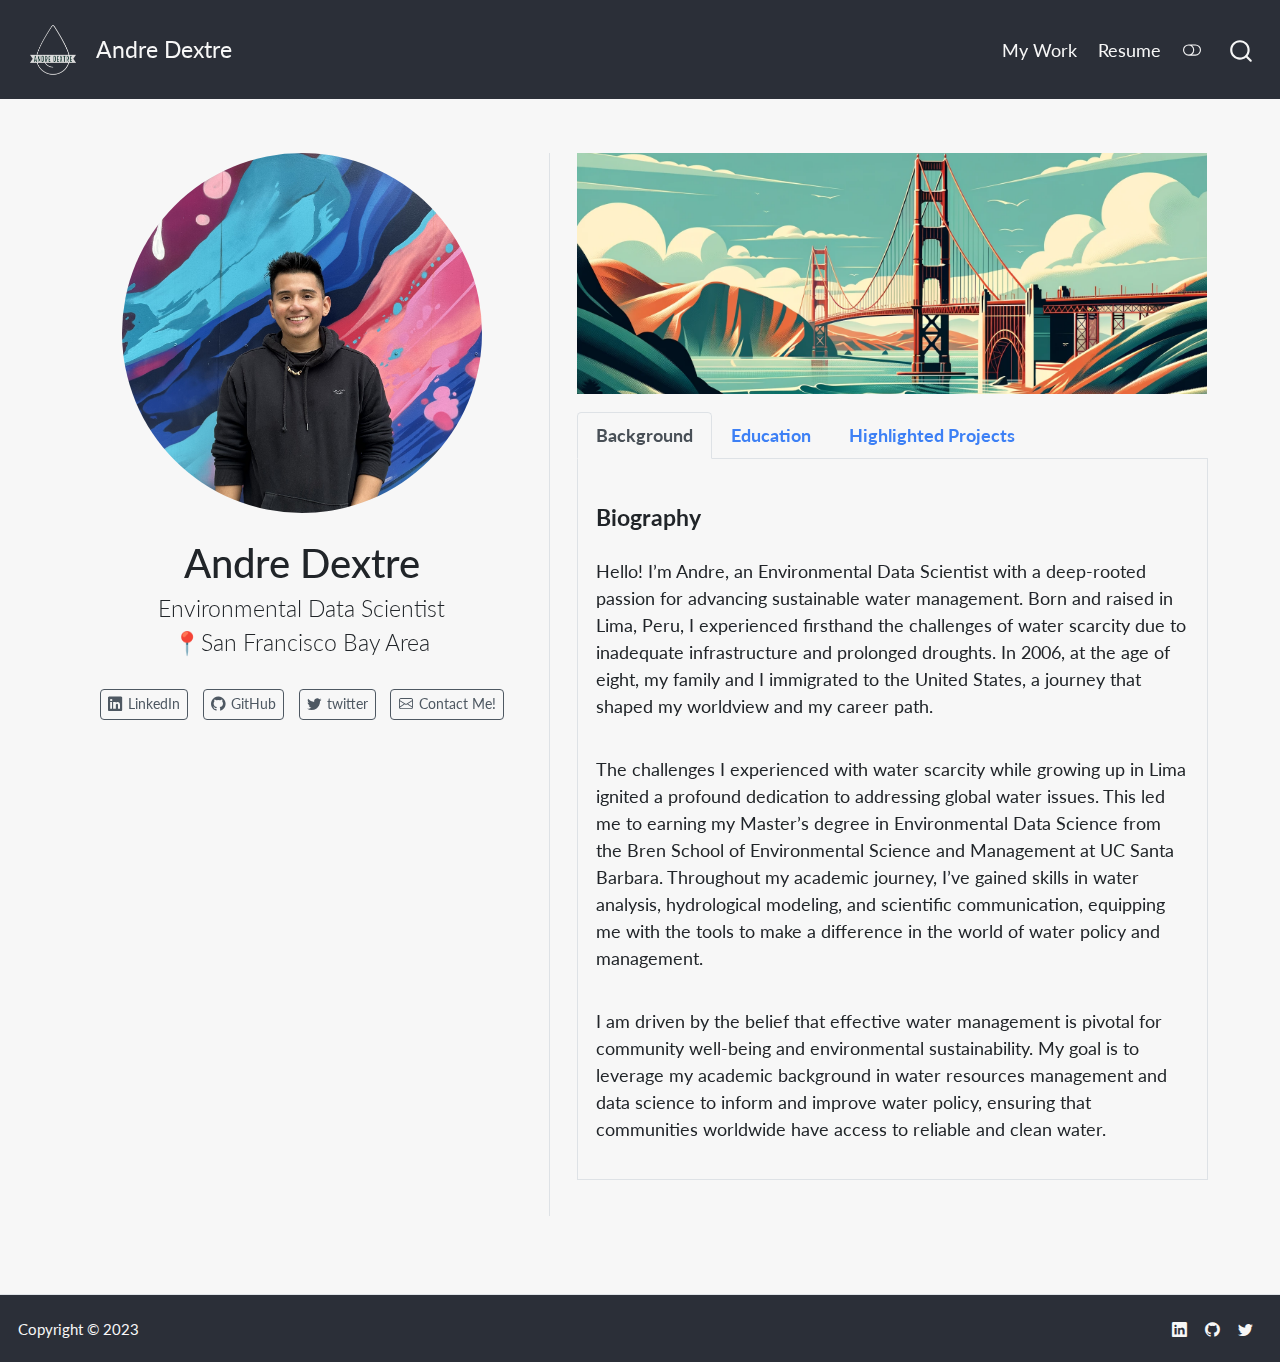
